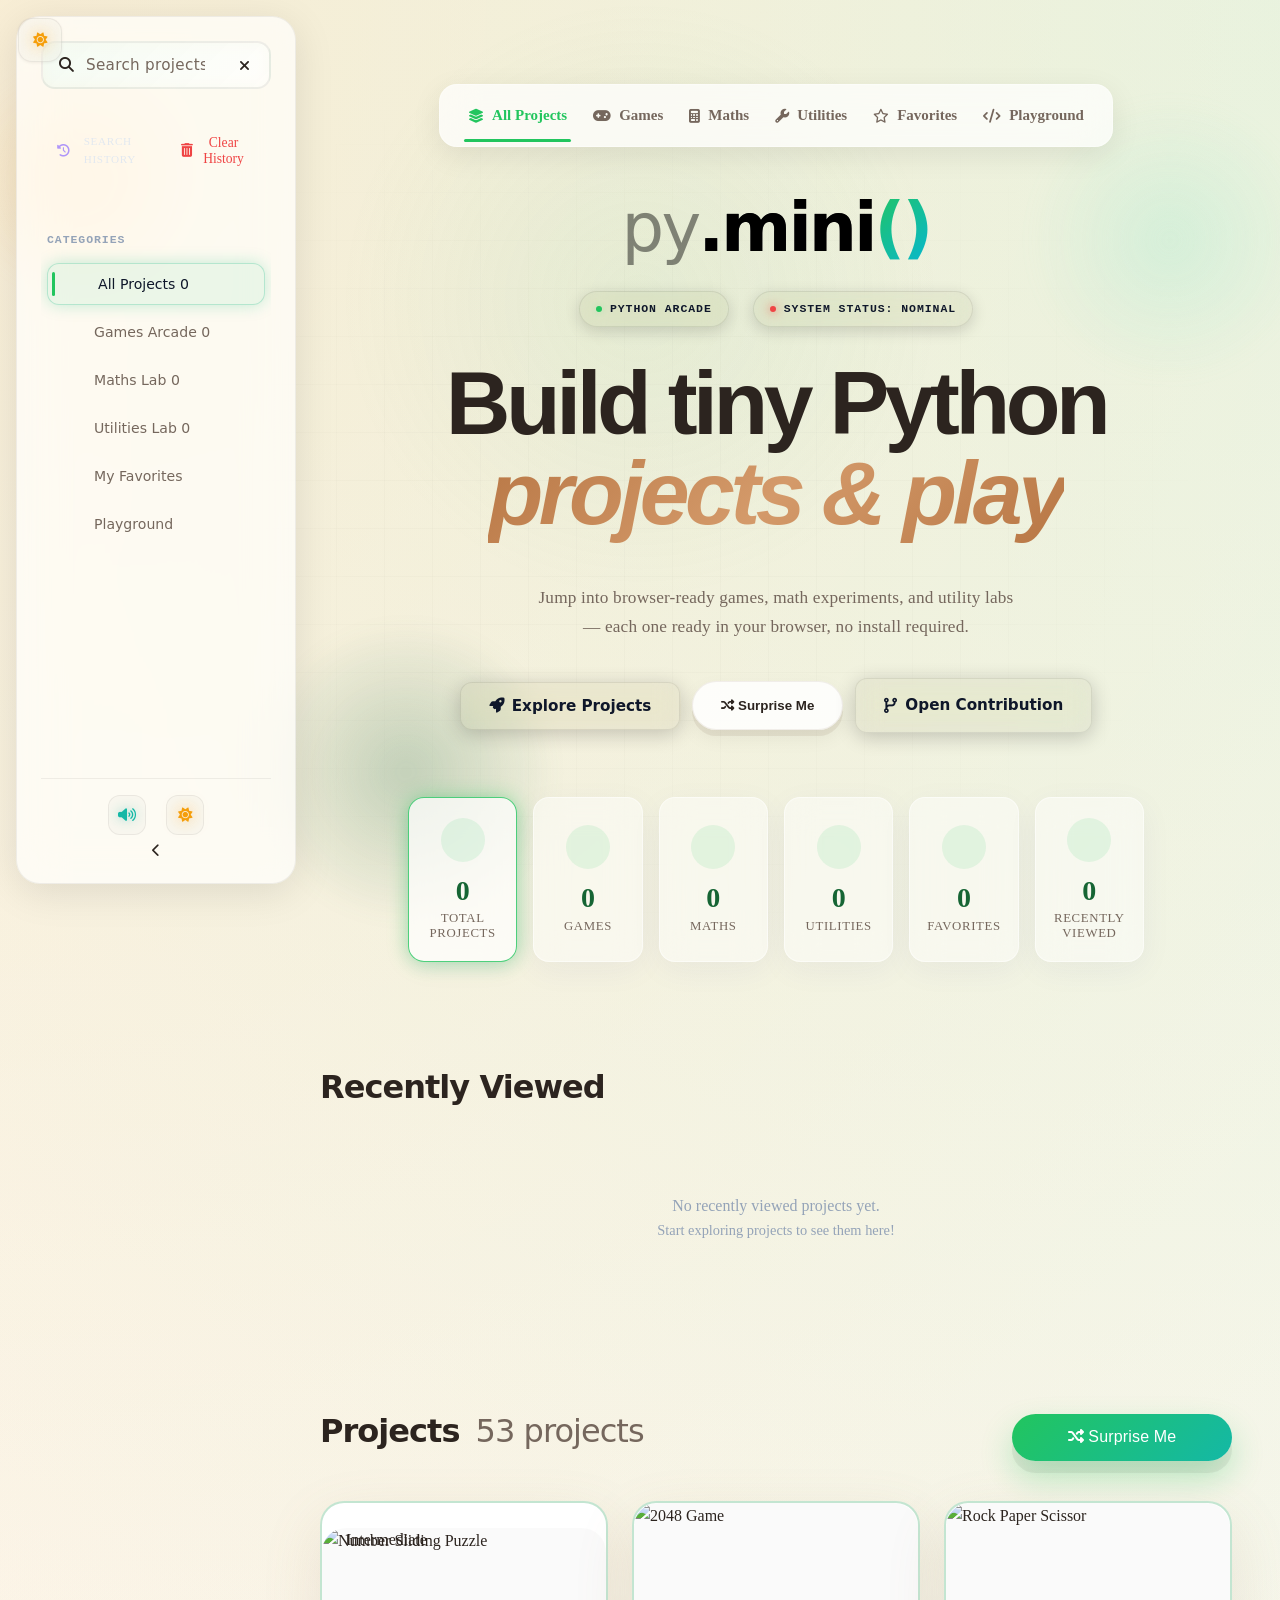
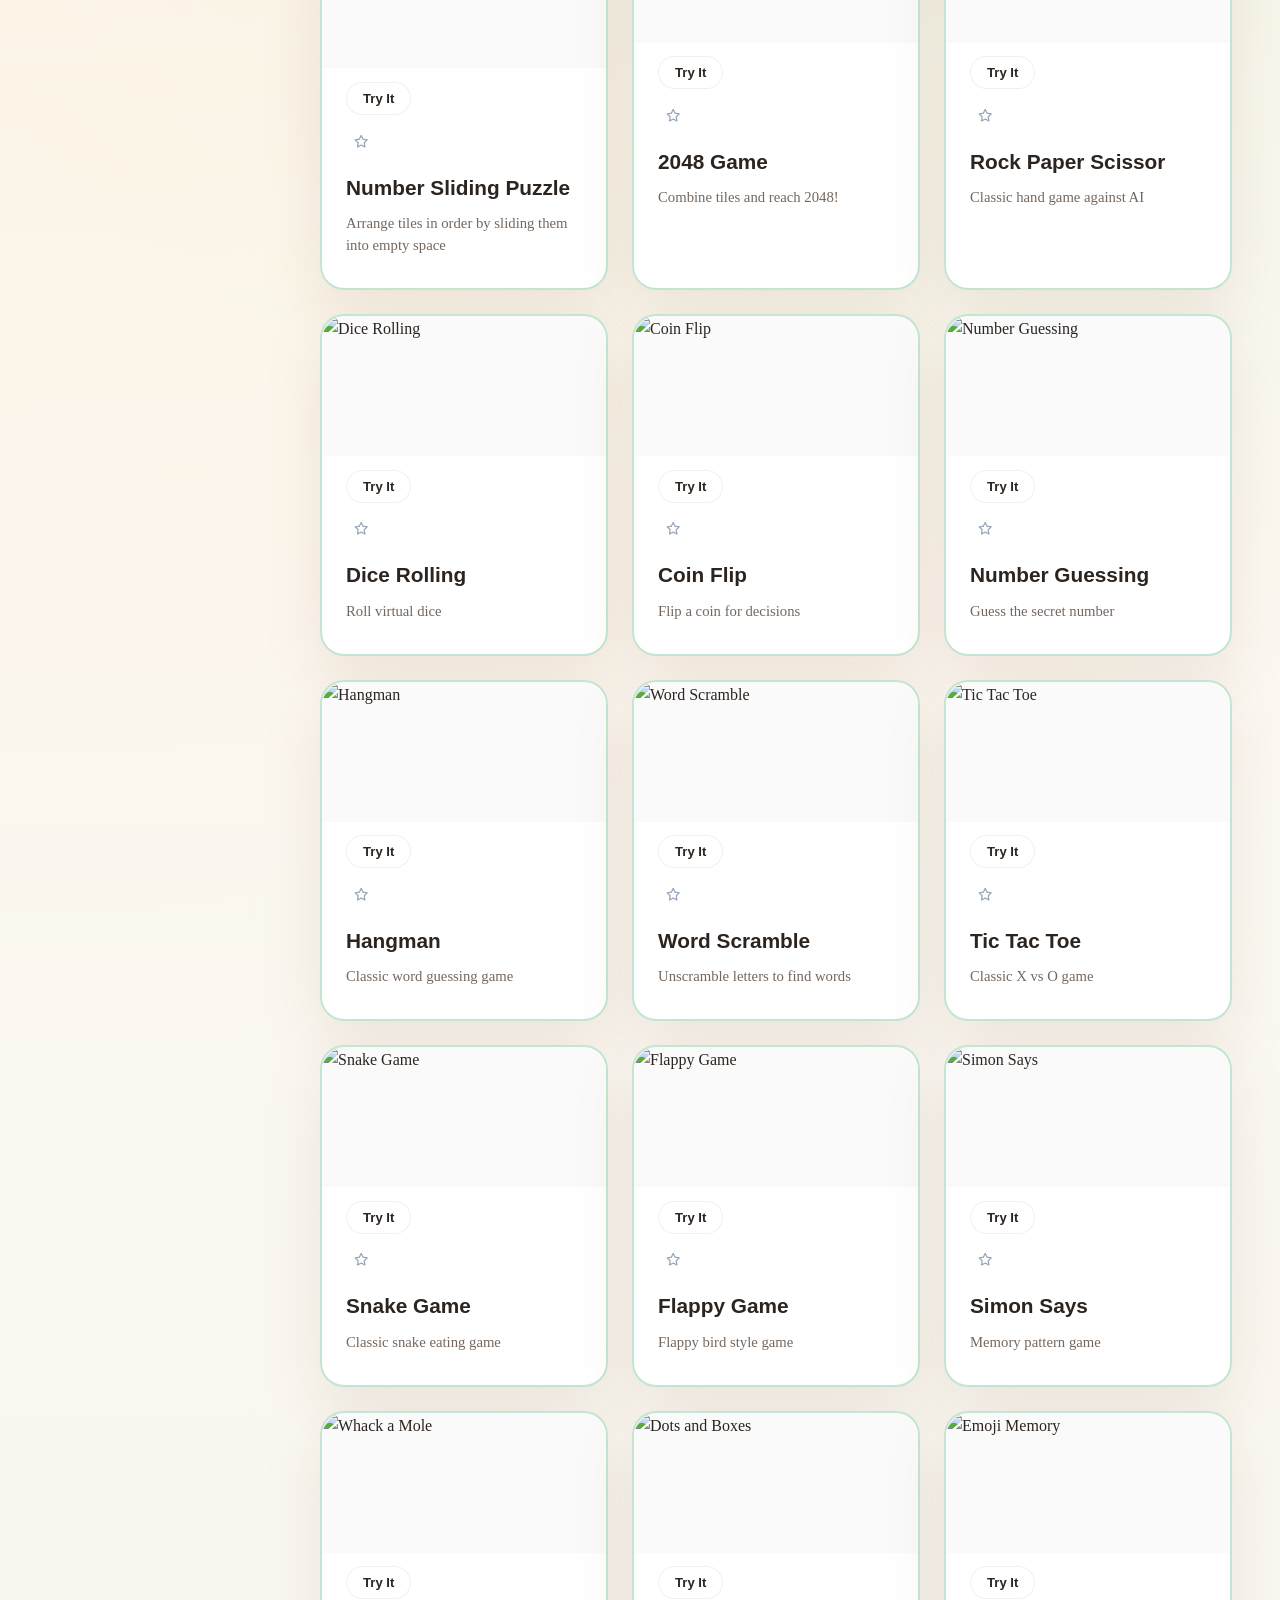
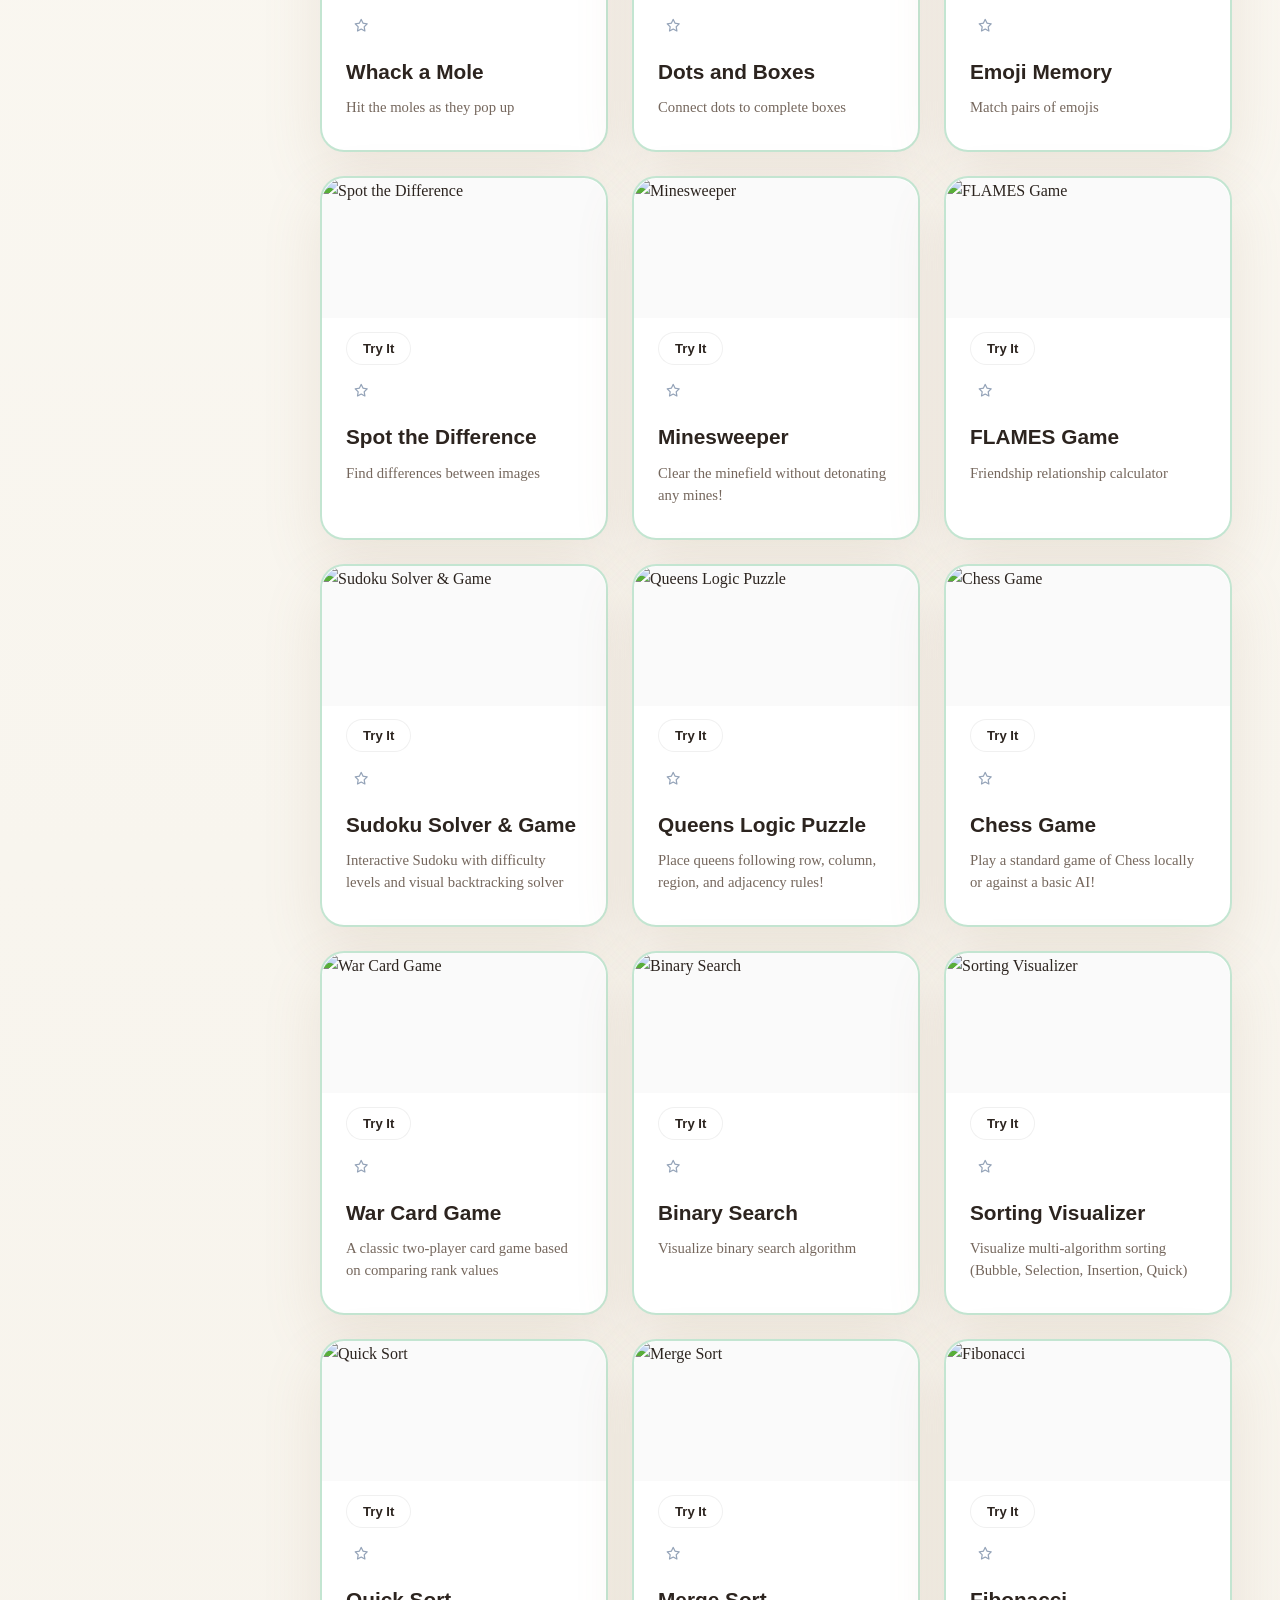
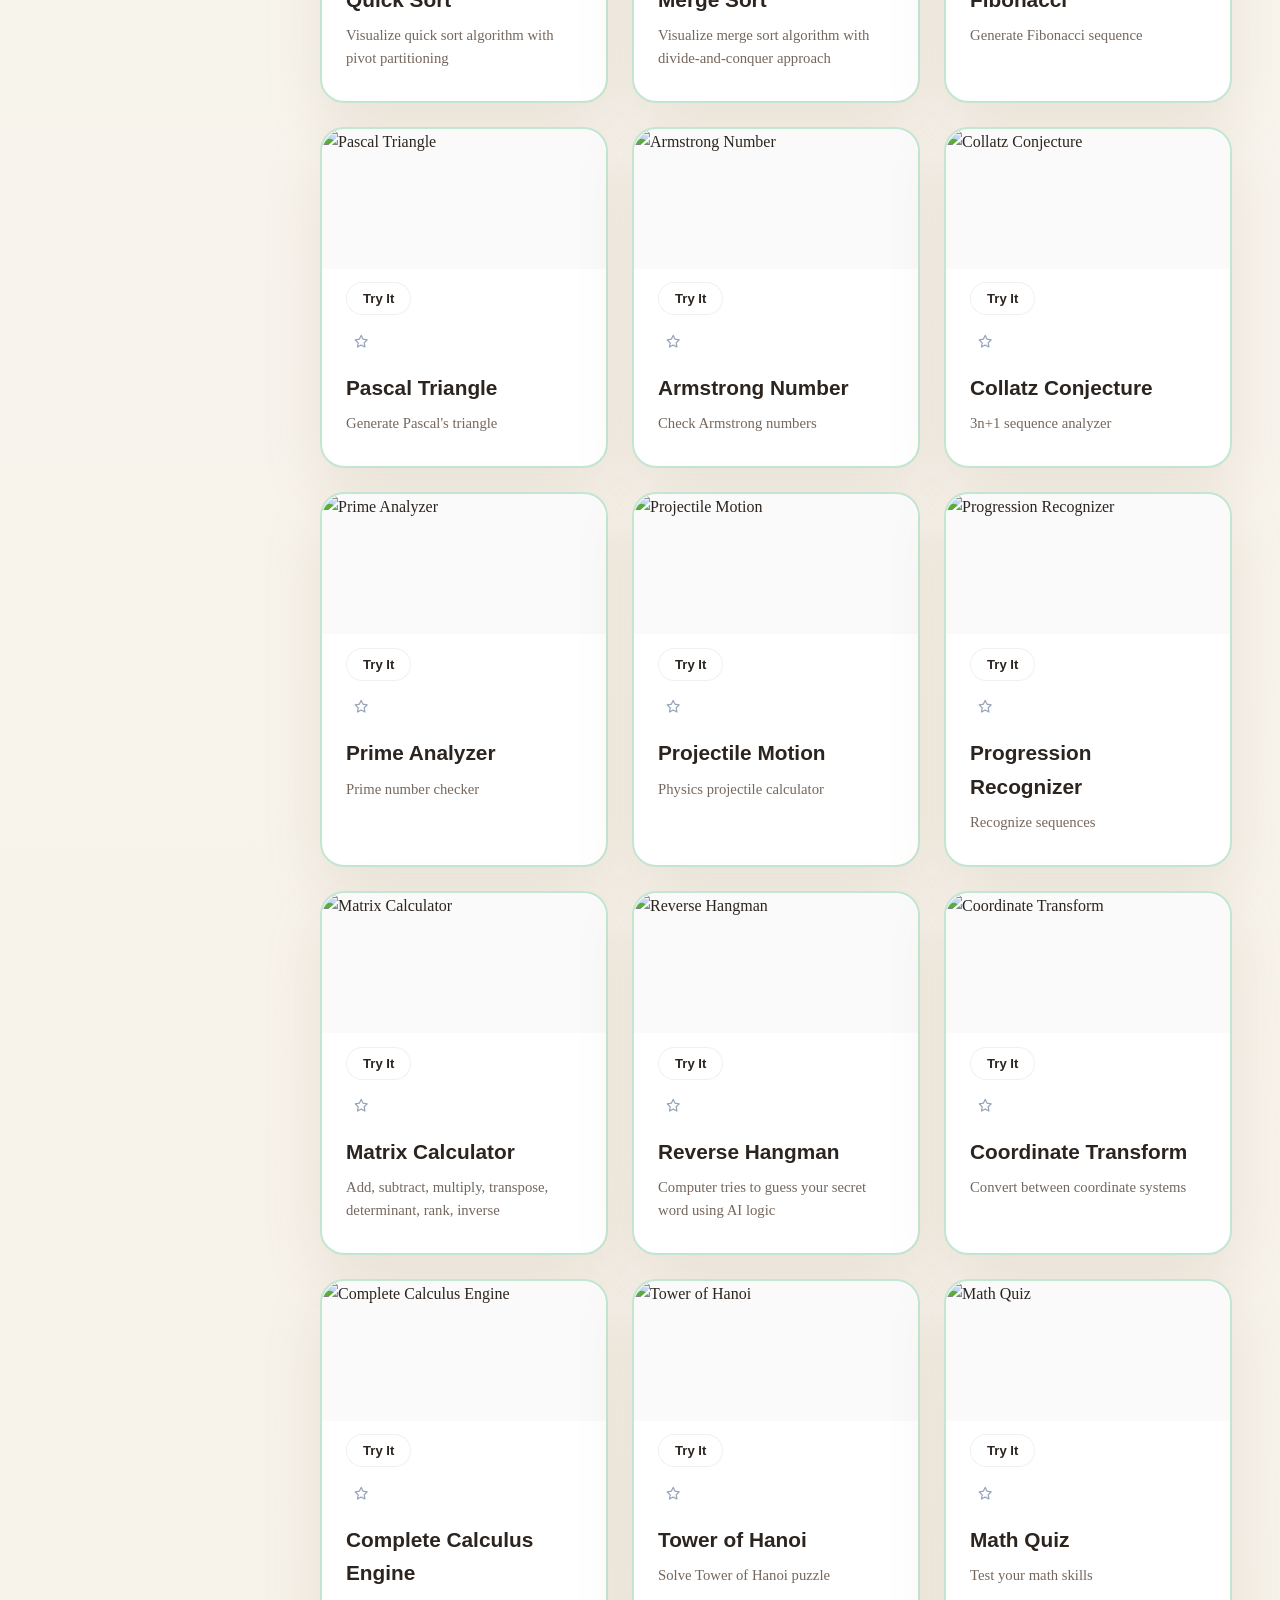
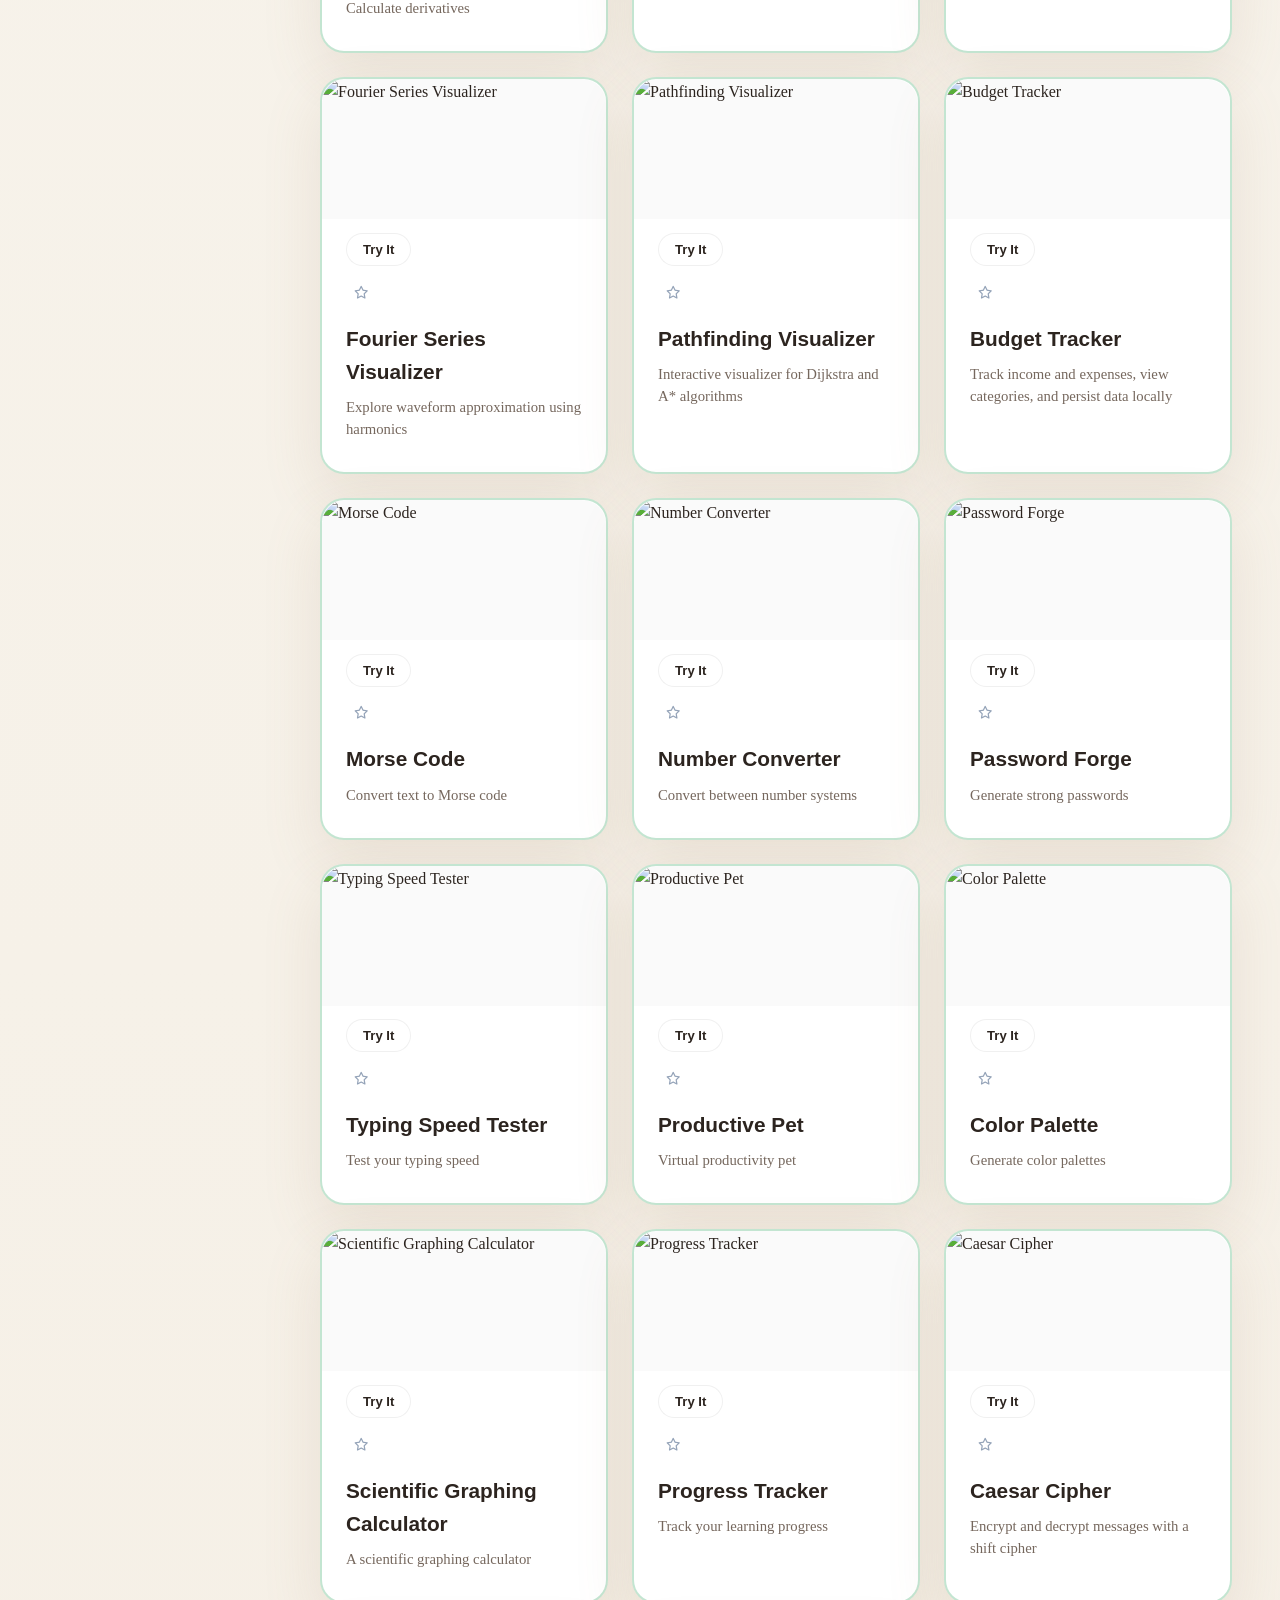
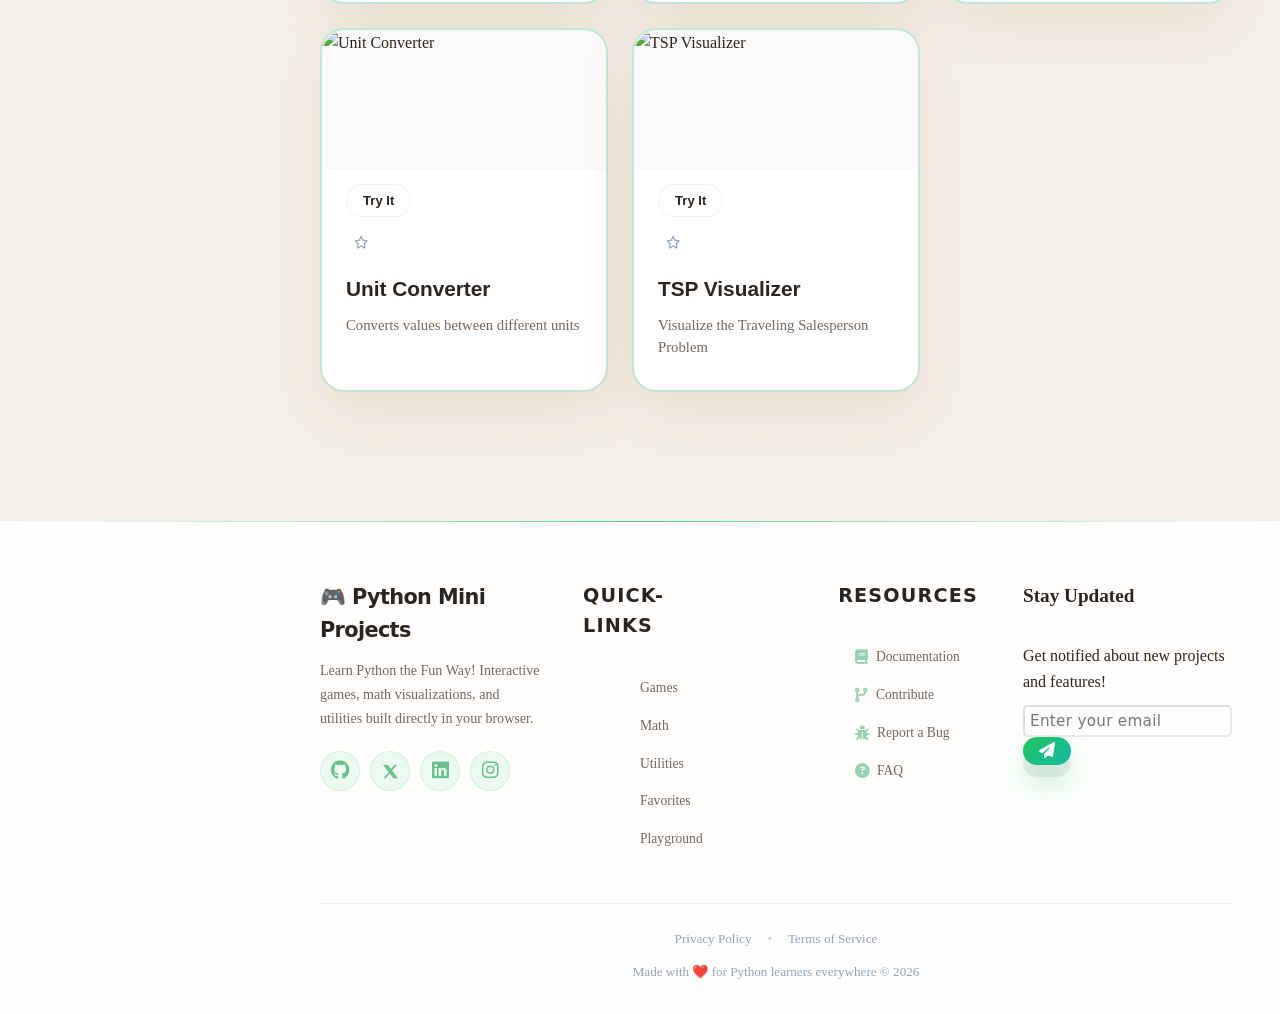
==== web-app/index.html @ e0adc7d8 "Fix: Appearance dropdown from theme toggle removed" ====
<!doctype html>
<html lang="en" data-theme="dark">

<head>
  <meta charset="utf-8" />
  <meta content="width=device-width, initial-scale=1.0" name="viewport" />
  <meta
    content="Play 18+ beginner-friendly Python mini projects in your browser—games, math tools, and utilities with a modern dark/light UI."
    name="description" />
  <meta content="dark light" name="color-scheme" />
  <meta content="#0c0f1a" id="themeColorMeta" name="theme-color" />
  <meta http-equiv="Content-Security-Policy" content="
    default-src 'self';
    script-src 'self' 'unsafe-inline' 'unsafe-eval' https://cdn.jsdelivr.net https://unpkg.com;
    style-src 'self' 'unsafe-inline' https://fonts.googleapis.com https://cdnjs.cloudflare.com;
    font-src 'self' https://fonts.gstatic.com https://cdnjs.cloudflare.com;
    img-src 'self' data:;
    connect-src 'self' https://pyodide-cdn2.iodide.io;
    base-uri 'self';
    form-action 'self';
  ">
  <meta content="Python Mini Projects — Web Edition" property="og:title" />
  <meta content="Interactive games, math visualizations, and utilities—no install required."
    property="og:description" />
  <meta content="website" property="og:type" />
  <meta content="https://github.com/steam-bell-92/python-mini-project" property="og:url" />
  <meta content="summary" name="twitter:card" />
  <meta content="Python Mini Projects — Web Edition" name="twitter:title" />
  <meta content="Interactive games, math visualizations, and utilities in the browser." name="twitter:description" />
  <title>Python Mini Projects — Interactive Web Edition</title>
  <link href="assets/favicon.svg" rel="icon" type="image/svg+xml" />
  <link rel="manifest" href="manifest.json" />
  <link href="css/styles.css?v=3" rel="stylesheet" />
  <link rel="stylesheet" href="https://cdnjs.cloudflare.com/ajax/libs/font-awesome/6.4.0/css/all.min.css"
    integrity="sha512-iecdLmaskl7CVkqkXNQ/ZH/XLlvWZOJyj7Yy7tcenmpD1ypASozpmT/E0iPtmFIB46ZmdtAc9eNBvH0H/ZpiBw=="
    crossorigin="anonymous" referrerpolicy="no-referrer" />
</head>

<body class="sidebar-active">
  <button type="button" class="mobile-menu-toggle" id="mobileMenuToggle" aria-label="Toggle sidebar"
    aria-expanded="true">
    <i class="fas fa-bars"></i>
  </button>
  <button aria-label="Switch theme" class="theme-toggle fixed-theme-toggle" id="fixed-theme-toggle" type="button">
    <i class="fas fa-moon" aria-hidden="true"></i>
  </button>
  <!-- Scroll Progress Bar -->
  <div id="scrollProgressContainer" aria-label="Page scroll progress">
    <div id="scrollProgressBar"></div>
  </div>

  <a class="skip-link" href="#main-content">Skip to main content</a>

  <!-- Cursor Glow -->
  <div aria-hidden="true" class="cursor-glow" id="cursorGlow"></div>

  <aside class="sidebar-dock" id="mainSidebar">
    <div class="sidebar-search">
      <div class="search-box" style="position: relative">
        <i class="fas fa-search" aria-hidden="true"></i>
        <input aria-label="Search projects" id="searchInput" placeholder="Search projects or tags..." type="text"
          role="combobox" aria-autocomplete="list" aria-controls="resultsList" aria-expanded="false" />
        <button id="clearSearchBtn" class="clear-search-btn" type="button" aria-label="Clear search" hidden>
          <i class="fas fa-times"></i>
        </button>
        <div class="search-dropdown" id="searchDropdown" aria-live="polite">
          <div class="dropdown-content" id="searchDropdownContent">
            <div class="search-loader" id="searchLoader" style="display: none">
              <div class="spinner"></div>
            </div>
            <div class="recent-searches-section" id="dropdownRecentSearchesSection">
              <div class="dropdown-section-title">
                <span>Recent</span>
                <button id="clearRecentDropdownBtn" class="recent-clear-all-btn"
                  aria-label="Clear recent searches">Clear
                  All</button>
              </div>
              <div class="dropdown-list" id="dropdownRecentSearchesList"></div>
            </div>
            <div class="results-section" id="resultsSection" style="display: none">
              <div class="dropdown-section-title">Projects</div>
              <div class="dropdown-list" id="resultsList" role="listbox"></div>
            </div>
            <div class="tips-section" id="tipsSection">
              <p><strong>Search tips</strong></p>
              <ul>
                <li>
                  Type a project name — <code>snake</code>, <code>quiz</code>
                </li>
                <li>
                  Filter by tag — <code>game</code>, <code>math</code>,
                  <code>utility</code>
                </li>
              </ul>
            </div>
            <div class="no-results-message" id="noResultsMessage" style="display: none">
              No projects found. Try a different keyword.
            </div>
          </div>
        </div>
      </div>
    </div>

    <div class="recent-searches-section" id="sidebarRecentSearchesSection">
      <div class="dropdown-section-title recent-searches-header"
        style="display: flex; justify-content: space-between; align-items: center; margin-bottom: 10px;">
        <span class="recent-searches-heading" style="color: #e2e8f0; font-weight: 500;">
          <i class="fas fa-history" aria-hidden="true" style="margin-right: 6px; color: #a78bfa;"></i>
          Search History
        </span>
        <button id="clearRecentSidebarBtn" class="recent-clear-all-btn" aria-label="Clear recent searches"
          style="background: none; border: none; color: #ef4444; font-size: 0.85rem; cursor: pointer; display: flex; align-items: center; gap: 5px;">
          <i class="fas fa-trash-alt"></i> Clear History
        </button>
      </div>
      <div class="recent-searches-chips" id="sidebarRecentSearchesList" role="list"></div>
    </div>

    <div class="sidebar-menu-wrapper">
      <div class="sidebar-menu-title">Categories</div>
      <nav class="sidebar-menu" role="tablist" aria-label="Filter by category">
        <button aria-selected="true" class="sidebar-tab active" data-category="all" role="tab" tabindex="0">
          <span class="sidebar-icon"><svg data-lucide="layers"></svg></span>
          <span class="sidebar-label">All Projects
            <span id="allProjectsCountBadge">0</span>
          </span>
        </button>
        <button aria-selected="false" class="sidebar-tab" data-category="games" role="tab" tabindex="-1">
          <span class="sidebar-icon"><svg data-lucide="gamepad-2"></svg>
          </span>
          <span class="sidebar-label">
            Games Arcade
            <span id="gamesProjectsCountBadge">0</span>
          </span>
        </button>
        <button aria-selected="false" class="sidebar-tab" data-category="math" role="tab" tabindex="-1">
          <span class="sidebar-icon"><svg data-lucide="sigma"></svg></span>
          <span class="sidebar-label">
            Maths Lab
            <span id="mathProjectsCountBadge">0</span>
          </span>
        </button>
        <button aria-selected="false" class="sidebar-tab" data-category="utilities" role="tab" tabindex="-1">
          <span class="sidebar-icon"><svg data-lucide="wrench"></svg></span>
          <span class="sidebar-label">
            Utilities Lab
            <span id="utilitiesProjectsCountBadge">0</span>
          </span>
        </button>
        <button aria-selected="false" class="sidebar-tab" data-category="favorites" role="tab" tabindex="-1">
          <span class="sidebar-icon"><svg data-lucide="star"></svg></span>
          <span class="sidebar-label">
            My Favorites
            <span id="favoritesCountBadge"></span>
          </span>
        </button>
        <button aria-selected="false" class="sidebar-tab" data-category="playground" role="tab" tabindex="-1">
          <span class="sidebar-icon"><svg data-lucide="terminal"></svg></span>
          <span class="sidebar-label">Playground</span>
        </button>
      </nav>
    </div>

    <div class="sidebar-footer">
      <div class="sidebar-controls">
        <div class="sidebar-main-controls">
          <button aria-label="Mute sound" class="sound-toggle" id="sidebarSoundToggle" type="button">
            <i class="fas fa-volume-up" aria-hidden="true"></i>
          </button>
          <button aria-label="Switch theme" class="theme-toggle" id="sidebarThemeToggle" type="button">
            <i class="fas fa-moon" aria-hidden="true"></i>
          </button>
        </div>

        <button aria-label="Toggle Sidebar" class="collapse-sidebar-btn" id="sidebarCollapseBtn" type="button">
          <i class="fas fa-chevron-left"></i>
        </button>
      </div>
    </div>
  </aside>
  <div class="sidebar-backdrop" id="sidebarBackdrop"></div>

  <main id="main-content" tabindex="-1">
    <!-- Hero Section -->
    <section class="hero-section" aria-label="Welcome">
      <canvas aria-hidden="true" id="boardCanvas"></canvas>
      <div class="hero-background" aria-hidden="true"></div>
      <div aria-hidden="true" class="hero-orb hero-orb-one"></div>
      <div aria-hidden="true" class="hero-orb hero-orb-two"></div>
      <div aria-hidden="true" class="hero-orb hero-orb-three"></div>

      <div class="hero-shell">
        <div class="hero-category-nav">

          <button class="hero-nav-btn active" data-category="all">
            <i class="fas fa-layer-group"></i>
            <span>All Projects</span>
          </button>

          <button class="hero-nav-btn" data-category="games">
            <i class="fas fa-gamepad"></i>
            <span>Games</span>
          </button>

          <button class="hero-nav-btn" data-category="math">
            <i class="fas fa-calculator"></i>
            <span>Maths</span>
          </button>

          <button class="hero-nav-btn" data-category="utilities">
            <i class="fas fa-wrench"></i>
            <span>Utilities</span>
          </button>

          <button class="hero-nav-btn" data-category="favorites">
            <i class="far fa-star"></i>
            <span>Favorites</span>
          </button>

          <button class="hero-nav-btn" data-category="playground">
            <i class="fas fa-code"></i>
            <span>Playground</span>
          </button>

        </div>
        <div class="hero-logo-header">
          <div class="hero-logo-text">
            <span class="hero-logo-py">py</span><span class="hero-logo-mini">.mini</span><span
              class="hero-logo-parens">()</span>
          </div>
        </div>

        <div class="hero-badge-row">
          <span class="hero-kicker">
            <span class="hero-kicker-dot"></span>
            Python Arcade
          </span>
          <span class="hero-status">
            <span class="hero-status-dot"></span>
            System Status: Nominal
          </span>
        </div>

        <div class="hero-title-wrapper">
          <h1 class="hero-title">
            <span class="hero-title-line">Build tiny Python</span>
            <span class="hero-title-line hero-title-accent">projects &amp; play</span>
          </h1>
        </div>

        <p class="hero-subtitle">
          Jump into browser-ready games, math experiments, and utility labs —
          each one ready in your browser, no install required.
        </p>

        <div class="hero-cta-row">
          <button class="btn-primary-hero" id="exploreBtn">
            <i class="fas fa-rocket" aria-hidden="true"></i>
            Explore Projects
          </button>
          <button class="btn-secondary-hero" id="randomProjectBtn">
            <i class="fas fa-shuffle" aria-hidden="true"></i>
            Surprise Me
          </button>
          <a class="btn-contribution-hero" id="contributionBtn"
            href="https://github.com/steam-bell-92/python-mini-project/blob/main/CONTRIBUTING.md" target="_blank"
            rel="noopener noreferrer">
            <i class="fas fa-code-branch" aria-hidden="true"></i>
            Open Contribution
          </a>
        </div>

        <div class="stats-dashboard">
          <button class="stats-card active" data-filter="all" type="button" aria-label="Show all projects">
            <div class="stats-icon">
              <svg data-lucide="layers"></svg>
            </div>
            <div class="stats-info">
              <strong id="heroProjectCount">0</strong>
              <span>Total Projects</span>
            </div>
          </button>
          <button class="stats-card" data-filter="games" type="button" aria-label="Filter games">
            <div class="stats-icon">
              <svg data-lucide="gamepad-2"></svg>
            </div>
            <div class="stats-info">
              <strong id="heroGameCount">0</strong>
              <span>Games</span>
            </div>
          </button>
          <button class="stats-card" data-filter="math" type="button" aria-label="Filter mathematics projects">
            <div class="stats-icon">
              <svg data-lucide="calculator"></svg>
            </div>
            <div class="stats-info">
              <strong id="heroMathCount">0</strong>
              <span>Maths</span>
            </div>
          </button>
          <button class="stats-card" data-filter="utilities" type="button" aria-label="Filter utilities">
            <div class="stats-icon">
              <svg data-lucide="wrench"></svg>
            </div>
            <div class="stats-info">
              <strong id="heroUtilityCount">0</strong>
              <span>Utilities</span>
            </div>
          </button>
          <button class="stats-card" data-filter="favorites" type="button" aria-label="Filter favorite projects">
            <div class="stats-icon">
              <svg data-lucide="star"></svg>
            </div>
            <div class="stats-info">
              <strong id="heroFavoriteCount">0</strong>
              <span>Favorites</span>
            </div>
          </button>
          <button class="stats-card" data-filter="recent" type="button" aria-label="Scroll to recently viewed projects">
            <div class="stats-icon">
              <svg data-lucide="history"></svg>
            </div>
            <div class="stats-info">
              <strong id="heroViewedCount">0</strong>
              <span>Recently Viewed</span>
            </div>
          </button>
        </div>
      </div>
    </section>

    <!-- Recently Viewed Section -->
    <section class="projects-section" id="recentlyViewedSection">
      <div class="container">
        <div class="section-header">
          <h2 class="section-heading">
            Recently Viewed
          </h2>
        </div>
        <div class="projects-grid" id="recentlyViewedGrid"></div>
      </div>
    </section>

    </section>

    <!-- Projects Section -->
    <section class="projects-section" id="projectsSection">
      <div class="container">
        <div class="section-header">
          <h2 class="section-heading">
            Projects <span id="projectCountBadge"></span>
          </h2>
          <button class="btn-random-project" id="randomProjectBtnSidebar" type="button">
            <i class="fas fa-shuffle" aria-hidden="true"></i>
            Surprise Me
          </button>
        </div>
        <div class="projects-grid" id="projectsGrid"></div>
        <div id="emptyState" class="empty-state" style="display: none">
          <p>No Projects right now :)</p>
          <p class="empty-state-hint">
            Try adjusting your search or category filter.
          </p>
        </div>
      </div>
    </section>

    <!-- Playground Section -->
    <section aria-label="Python Playground" class="playground-section" id="playgroundSection" style="display: none">
      <div class="container">
        <div class="playground-header">
          <div class="playground-title-row">
            <h2 class="playground-title">🐍 Python Playground</h2>
            <div aria-label="Pyodide status" aria-live="polite" class="playground-status" id="playgroundStatus">
              <span class="status-dot" id="statusDot"></span>
              <span id="statusText">Open tab to load Python</span>
            </div>
          </div>
          <p class="playground-subtitle">
            Write and run real Python code in your browser — powered by
            <a href="https://pyodide.org" rel="noopener noreferrer" target="_blank">Pyodide</a>. No install, no backend.
          </p>
          <p class="playground-hint">
            <kbd>Ctrl</kbd>+<kbd>Enter</kbd> / <kbd>Ctrl</kbd>+<kbd>Shift</kbd>+<kbd>Enter</kbd> runs code &nbsp;·&nbsp;
            <kbd>Ctrl</kbd>+<kbd>Shift</kbd>+<kbd>L</kbd> clears console &nbsp;·&nbsp;
            <kbd>Tab</kbd> inserts 4 spaces
          </p>
        </div>
        <div class="playground-body">
          <div class="editor-panel">
            <div class="panel-header">
              <span><i aria-hidden="true" class="fas fa-code"></i> Code
                Editor</span>
              <div class="editor-actions">
                <button class="btn-panel-action" id="loadExample" title="Load a sample snippet" type="button">
                  <i aria-hidden="true" class="fas fa-lightbulb"></i> Example
                </button>
                <button class="btn-panel-action" id="copyEditorCode" title="Copy editor code to clipboard" type="button"
                  aria-label="Copy code to clipboard">
                  <i aria-hidden="true" class="fas fa-copy"></i> Copy
                </button>
                <button class="btn-panel-action" id="clearEditor" title="Clear the editor" type="button">
                  <i aria-hidden="true" class="fas fa-trash-alt"></i> Clear
                </button>
              </div>
            </div>
            <div id="pythonEditor" aria-label="Python code editor" role="textbox" aria-multiline="true"></div>
          </div>

          <div class="console-panel">
            <div class="panel-header">
              <span><i aria-hidden="true" class="fas fa-terminal"></i> Output
                Console</span>
              <div class="console-actions">
                <button class="btn-panel-action" id="copyConsole" title="Copy console output to clipboard" type="button"
                  aria-label="Copy console output to clipboard">
                  <i aria-hidden="true" class="fas fa-copy"></i> Copy
                </button>
                <button class="btn-panel-action" id="clearConsole" title="Clear the console" type="button"
                  aria-label="Clear console output">
                  <i aria-hidden="true" class="fas fa-times-circle"></i> Clear
                </button>
              </div>
            </div>
            <pre aria-label="Console output" aria-live="polite" class="console-output" id="consoleOutput"></pre>
          </div>
        </div>

        <div class="playground-controls">
          <button aria-label="Run Python code" class="btn-run" disabled id="runCode" type="button">
            <i aria-hidden="true" class="fas fa-play"></i> Run Code
          </button>
          <button aria-label="Stop execution" class="btn-stop" disabled id="stopCode" type="button">
            <i aria-hidden="true" class="fas fa-stop"></i> Stop
          </button>
          <select id="draftSelector" class="draft-selector" aria-label="Select draft">
            <option value="">Select Draft</option>
          </select>

          <button id="saveDraft" class="btn-panel-action" type="button">
            Save Draft
          </button>

          <button id="loadDraft" class="btn-panel-action" type="button">
            Load Draft
          </button>

          <button id="deleteDraft" class="btn-panel-action" type="button">
            Delete Draft
          </button>
        </div>
        <div id="draftStatus" class="draft-status">
          No draft loaded
        </div>
      </div>
    </section>
  </main>

  <!-- Project Modal -->
  <div aria-hidden="true" aria-labelledby="modalDialogTitle" aria-modal="true" class="modal" id="projectModal"
    role="dialog">
    <div class="modal-content">
      <div class="modal-header">
        <button aria-label="Close project dialog" class="modal-close" id="modalClose" type="button">
          &times;
        </button>
      </div>
      <div id="modalBody"></div>
    </div>
  </div>

  <!-- Back to Top -->
  <button aria-label="Back to top" class="back-to-top" id="backToTop" title="Back to top" type="button">
    <i class="fas fa-arrow-up" aria-hidden="true"></i>
  </button>

  <!-- Footer -->
  <footer class="footer">
    <div class="container">
      <div class="footer-content">
        <div class="footer-brand">
          <h2>🎮 Python Mini Projects</h2>
          <p>Learn Python the Fun Way! Interactive games, math visualizations, and utilities built directly in
            your browser.</p>
          <div class="footer-social-icons">
            <a href="https://github.com/steam-bell-92/python-mini-project" target="_blank" class="github"
              rel="noopener noreferrer" aria-label="GitHub"><i class="fab fa-github"></i></a>
            <a href="https://x.com/AnujKulkarni040" class="twitter" aria-label="X (formerly Twitter)">
              <svg xmlns="http://www.w3.org/2000/svg" width="15" height="15" viewBox="0 0 24 24" fill="currentColor">
                <path
                  d="M18.901 1.153h3.68l-8.04 9.19L24 22.847h-7.406l-5.8-7.584-6.64 7.584H.473l8.6-9.83L0 1.153h7.594l5.243 6.932L18.901 1.153z" />
              </svg>
            </a>
            <a href="https://www.linkedin.com/in/anujCkulkarni" class="linkedin" aria-label="LinkedIn"><i
                class="fab fa-linkedin"></i></a>
            <a href="https://www.instagram.com/obscura.nuj" class="instagram" aria-label="Instagram"><i
                class="fab fa-instagram"></i></a>
          </div>
        </div>

        <div class="footer-link-section">
          <div class="footer-links">
            <h3>Quick-Links</h3>
            <ul>
            <li><a href="#main-content" onclick="document.querySelector('[data-category=\'games\']').click()"><svg width="20" height="20" data-lucide="gamepad-2"></svg>Games</a>
            </li>
            <li><a href="#main-content" onclick="document.querySelector('[data-category=\'math\']').click()"><svg
                  width="20" height="20" data-lucide="sigma"></svg>Math</a>
            </li>
            <li><a href="#main-content"
                onclick="document.querySelector('[data-category=\'utilities\']').click()"><svg width="20" height="20" data-lucide="wrench"></svg>Utilities</a></li>
                <li><a href="#main-content" onclick="document.querySelector('[data-category=\'favorites\']').click()"><svg width="20" height="20" data-lucide="star"></svg>Favorites</a></li>
                <li><a href="#main-content" onclick="document.querySelector('[data-category=\'playground\']').click()"><svg width="20" height="20" data-lucide="terminal"></svg>Playground</a></li>
              </ul>
            </div>
            <div class="footer-links">
              <h3>Resources</h3>
              <ul>
                <li><a href="https://github.com/steam-bell-92/python-mini-project#readme"><i
                  class="fas fa-book" aria-hidden="true"></i> Documentation</a></li>
                  <li><a
                    href="https://github.com/steam-bell-92/python-mini-project/blob/a54ac8251fd79a6b7f4e43b54720c7f45225ac7e/CONTRIBUTING.md"><i
                    class="fas fa-code-branch" aria-hidden="true"></i>
                    Contribute</a></li>
                    <li><a href="https://github.com/steam-bell-92/python-mini-project/issues/new"><i class="fas fa-bug"
                      aria-hidden="true"></i> Report a Bug</a></li>
                      <li><a href="faq.html"><i
                        class="fas fa-question-circle" aria-hidden="true"></i> FAQ</a></li>
                      </ul>
                    </div>
                  </div>
        <div class="footer-newsletter">
          <h3>Stay Updated</h3>
          <p>Get notified about new projects and features!</p>
          <form class="newsletter-form" onsubmit="event.preventDefault(); alert('Thanks for subscribing!');">
            <input class="footer-input" type="email" placeholder="Enter your email" required
              aria-label="Email for newsletter">
            <button type="submit" aria-label="Subscribe">
              <i class="fas fa-paper-plane"></i>
            </button>
          </form>
        </div>
      </div>
      <div class="footer-bottom">
        <div class="footer-bottom-links">
          <a href="privacy-policy.html">Privacy Policy</a>
          <span class="separator">•</span>
          <a href="terms-condition.html">Terms of Service</a>
        </div>
        <p>Made with ❤️ for Python learners everywhere &copy; 2026</p>
      </div>
    </div>
    </div>
  </footer>

  <!-- Scripts -->
  <script defer src="https://cdn.jsdelivr.net/npm/lucide@latest/dist/umd/lucide.js"></script>
  <script defer src="js/audio.js"></script>
  <script defer src="js/audioManager.js"></script>

  <!-- ALL PROJECT SCRIPTS -->
  <script defer src="js/projects/rock-paper-scissor.js"></script>
  <script defer src="js/projects/dice-rolling.js"></script>
  <script defer src="js/projects/coin-flip.js"></script>
  <script defer src="js/projects/chess.js"></script>
  <script defer src="js/projects/progress-tracker.js"></script>
  <script defer src="js/projects/number-guessing.js"></script>
  <script defer src="js/projects/binary-search.js"></script>
  <script defer src="js/projects/sorting-visualizer.js"></script>
  <script defer src="js/projects/quick-sort.js"></script>
  <script defer src="js/projects/merge-sort.js"></script>
  <script defer src="js/projects/hangman.js"></script>
  <script defer src="js/projects/flames.js"></script>
  <script defer src="js/projects/fibonacci.js"></script>
  <script defer src="js/projects/pascal-triangle.js"></script>
  <script defer src="js/projects/calculator.js?v=2"></script>
  <script defer src="js/projects/collatz.js"></script>
  <script defer src="js/projects/armstrong.js"></script>
  <script defer src="js/projects/prime-analyzer.js"></script>
  <script defer src="js/projects/projectile-motion.js"></script>
  <script defer src="js/projects/progression-recognizer.js"></script>
  <script defer src="js/projects/coordinate-polar-transform.js"></script>
  <script defer src="js/projects/complete-calculus-engine.js"></script>
  <script defer src="js/projects/morse-code.js"></script>
  <script defer src="js/projects/tower-of-hanoi.js"></script>
  <script defer src="js/projects/math-quiz.js"></script>
  <script defer src="js/projects/simon-says.js"></script>
  <script defer src="js/projects/flappy-game.js"></script>
  <script defer src="js/projects/tic-tac-toe.js"></script>
  <script defer src="js/projects/2048-game.js"></script>
  <script defer src="js/projects/dots-boxes.js"></script>
  <script defer src="js/projects/emoji-memory-game.js"></script>
  <script defer src="js/projects/number-converter.js"></script>
  <script defer src="js/projects/password-forge.js"></script>
  <script defer src="js/projects/typing-speed-tester.js"></script>
  <script defer src="js/projects/productive-pet.js"></script>
  <script defer src="js/projects/whack-a-mole.js"></script>
  <script defer src="js/projects/word-scramble.js"></script>
  <script defer src="js/projects/snake.js"></script>
  <script defer src="js/projects/spot-the-difference.js"></script>
  <script defer src="js/projects/sudoku-game.js"></script>
  <script defer src="js/projects/queens-logic-puzzle.js"></script>
  <script defer src="js/projects/color-palette.js"></script>
  <script src="js/projects/caesar-cipher.js"></script>
  <script src="js/projects/matrix-calculator.js"></script>
  <script defer src="js/projects/reverse-hangman.js"></script>
  <script defer src="js/projects/unit-converter.js"></script>
  <script defer src="js/projects/fourier-series.js"></script>
  <script defer src="js/projects/pathfinding-visualizer.js?v=2"></script>
  <script defer src="js/projects/tsp-visualizer.js"></script>
  <script defer src="js/projects.js?v=4"></script>
  <script defer src="js/cm-editor.js"></script>
  <script defer src="js/playground.js"></script>
  <script defer type="module" src="js/main.js?v=3"></script>
  <script defer src="js/hero-canvas.js"></script>
  <script defer src="js/projects/war-card-game.js"></script>
  <script defer src="js/projects/number-sliding-puzzle.js"></script>
  <script defer src="js/projects/budget-tracker.js"></script>
  <script defer src="js/projects/minesweeper.js"></script>

  <script>
    window.addEventListener('DOMContentLoaded', () => {
      if (typeof lucide !== 'undefined') lucide.createIcons();
    });
  </script>

  <!-- PROJECT LOADER - WITH FAVORITE BUTTONS & FIXED MODAL -->
<script>
  (function () {
    const projectsGrid = document.getElementById("projectsGrid");
    if (!projectsGrid) return;
    
    // ALL projects from your js/projects/ folder
    const projectsData = [
      // GAMES (20+)
      {
        project: "number-sliding-puzzle",
        title: "Number Sliding Puzzle",
        category: "games",
        difficulty: "Intermediate",
        desc: "Arrange tiles in order by sliding them into empty space",
        tags: "game,puzzle,sliding,numbers",
      },
      {
        project: "2048-game",
        title: "2048 Game",
        category: "games",
        desc: "Combine tiles and reach 2048!",
        tags: "game,puzzle,2048",
      },
      {
        project: "rock-paper-scissor",
        title: "Rock Paper Scissor",
        category: "games",
        desc: "Classic hand game against AI",
        tags: "game,rock,paper",
      },
      {
        project: "dice-rolling",
        title: "Dice Rolling",
        category: "games",
        desc: "Roll virtual dice",
        tags: "game,dice",
      },
      {
        project: "coin-flip",
        title: "Coin Flip",
        category: "games",
        desc: "Flip a coin for decisions",
        tags: "game,coin",
      },
      {
        project: "number-guessing",
        title: "Number Guessing",
        category: "games",
        desc: "Guess the secret number",
        tags: "game,numbers",
      },
      {
        project: "hangman",
        title: "Hangman",
        category: "games",
        desc: "Classic word guessing game",
        tags: "game,words",
      },
      {
        project: "word-scramble",
        title: "Word Scramble",
        category: "games",
        desc: "Unscramble letters to find words",
        tags: "game,words",
      },
      {
        project: "tic-tac-toe",
        title: "Tic Tac Toe",
        category: "games",
        desc: "Classic X vs O game",
        tags: "game,strategy",
      },
      {
        project: "snake-game",
        title: "Snake Game",
        category: "games",
        desc: "Classic snake eating game",
        tags: "game,arcade",
      },
      {
        project: "flappy-game",
        title: "Flappy Game",
        category: "games",
        desc: "Flappy bird style game",
        tags: "game,arcade",
      },
      {
        project: "simon-says",
        title: "Simon Says",
        category: "games",
        desc: "Memory pattern game",
        tags: "game,memory",
      },
      {
        project: "whack-a-mole",
        title: "Whack a Mole",
        category: "games",
        desc: "Hit the moles as they pop up",
        tags: "game,arcade",
      },
      {
        project: "dots-boxes",
        title: "Dots and Boxes",
        category: "games",
        desc: "Connect dots to complete boxes",
        tags: "game,strategy",
      },
      {
        project: "emoji-memory-game",
        title: "Emoji Memory",
        category: "games",
        desc: "Match pairs of emojis",
        tags: "game,memory",
      },
      {
        project: "spot-the-difference",
        title: "Spot the Difference",
        category: "games",
        desc: "Find differences between images",
        tags: "game,puzzle",
      },
      {
        project: "minesweeper",
        title: "Minesweeper",
        category: "games",
        desc: "Clear the minefield without detonating any mines!",
        tags: "game,puzzle,logic,minesweeper",
      },
      {
        project: "flames",
        title: "FLAMES Game",
        category: "games",
        desc: "Friendship relationship calculator",
        tags: "game,relationship",
      },
      {
        project: "sudoku-game",
        title: "Sudoku Solver & Game",
        category: "games",
        desc: "Interactive Sudoku with difficulty levels and visual backtracking solver",
        tags: "game,puzzle,backtracking,solver",
      },
      {
        project: "queens-logic-puzzle",
        title: "Queens Logic Puzzle",
        category: "games",
        desc: "Place queens following row, column, region, and adjacency rules!",
        tags: "game,puzzle,logic,queens,strategy",
      },
      {
        project: "chess",
        title: "Chess Game",
        category: "games",
        desc: "Play a standard game of Chess locally or against a basic AI!",
        tags: "chess, strategy, board game, 2 player, ai, minimax",
      },
      {
        project: "war-card-game",
        title: "War Card Game",
        category: "games",
        desc: "A classic two-player card game based on comparing rank values",
        tags: "game,cards,multiplayer,war",
      },

      // MATH (15+)
      {
        project: "binary-search",
        title: "Binary Search",
        category: "math",
        desc: "Visualize binary search algorithm",
        tags: "math,algorithm",
      },
      {
        project: "sorting-visualizer",
        title: "Sorting Visualizer",
        category: "math",
        desc: "Visualize multi-algorithm sorting (Bubble, Selection, Insertion, Quick)",
        tags: "math,algorithm,sorting",
      },
      {
        project: "quick-sort",
        title: "Quick Sort",
        category: "math",
        desc: "Visualize quick sort algorithm with pivot partitioning",
        tags: "math,algorithm",
      },
      {
        project: "merge-sort",
        title: "Merge Sort",
        category: "math",
        desc: "Visualize merge sort algorithm with divide-and-conquer approach",
        tags: "math,algorithm",
      },
      {
        project: "fibonacci",
        title: "Fibonacci",
        category: "math",
        desc: "Generate Fibonacci sequence",
        tags: "math,numbers",
      },
      {
        project: "pascal-triangle",
        title: "Pascal Triangle",
        category: "math",
        desc: "Generate Pascal's triangle",
        tags: "math,numbers",
      },
      {
        project: "armstrong",
        title: "Armstrong Number",
        category: "math",
        desc: "Check Armstrong numbers",
        tags: "math,numbers",
      },
      {
        project: "collatz",
        title: "Collatz Conjecture",
        category: "math",
        desc: "3n+1 sequence analyzer",
        tags: "math,numbers",
      },
      {
        project: "prime-analyzer",
        title: "Prime Analyzer",
        category: "math",
        desc: "Prime number checker",
        tags: "math,numbers",
      },
      {
        project: "projectile-motion",
        title: "Projectile Motion",
        category: "math",
        desc: "Physics projectile calculator",
        tags: "math,physics",
      },
      {
        project: "progression-recognizer",
        title: "Progression Recognizer",
        category: "math",
        desc: "Recognize sequences",
        tags: "math,sequences",
      },
      {
        project: "matrix-calculator",
        title: "Matrix Calculator",
        category: "math",
        desc: "Add, subtract, multiply, transpose, determinant, rank, inverse",
        tags: "math,matrix,algebra,calculator",
      },
      {
        project: "reverse-hangman",
        title: "Reverse Hangman",
        category: "games",
        desc: "Computer tries to guess your secret word using AI logic",
        tags: "game,hangman,ai,word,guessing",
      },
      {
        project: "coordinate-polar-transform",
        title: "Coordinate Transform",
        category: "math",
        desc: "Convert between coordinate systems",
        tags: "math,coordinates",
      },
      {
        project: "complete-calculus-engine",
        title: "Complete Calculus Engine",
        category: "math",
        desc: "Calculate derivatives",
        tags: "math,calculus",
      },
      {
        project: "tower-of-hanoi",
        title: "Tower of Hanoi",
        category: "utilities",
        desc: "Solve Tower of Hanoi puzzle",
        tags: "utility,puzzle",
      },
      {
        project: "math-quiz",
        title: "Math Quiz",
        category: "math",
        desc: "Test your math skills",
        tags: "math,quiz",
      },
      {
        project: "fourier-series",
        title: "Fourier Series Visualizer",
        category: "math",
        desc: "Explore waveform approximation using harmonics",
        tags: "math,fourier,wave,harmonics",
      },

      // UTILITIES (10+)
      {
        project: "pathfinding-visualizer",
        title: "Pathfinding Visualizer",
        category: "utilities",
        desc: "Interactive visualizer for Dijkstra and A* algorithms",
        tags: "utility,algorithm,visualizer,pathfinding"
      },
      {
        project: "budget-tracker",
        title: "Budget Tracker",
        category: "utilities",
        desc: "Track income and expenses, view categories, and persist data locally",
        tags: "utility,finance,tracker,money"
      },
      {
        project: "morse-code",
        title: "Morse Code",
        category: "utilities",
        desc: "Convert text to Morse code",
        tags: "utility,converter",
      },
      {
        project: "number-converter",
        title: "Number Converter",
        category: "utilities",
        desc: "Convert between number systems",
        tags: "utility,converter",
      },
      {
        project: "password-forge",
        title: "Password Forge",
        category: "utilities",
        desc: "Generate strong passwords",
        tags: "utility,security",
      },
      {
        project: "typing-speed-tester",
        title: "Typing Speed Tester",
        category: "utilities",
        desc: "Test your typing speed",
        tags: "utility,typing",
      },
      {
        project: "productive-pet",
        title: "Productive Pet",
        category: "utilities",
        desc: "Virtual productivity pet",
        tags: "utility,pet",
      },
      {
        project: "color-palette",
        title: "Color Palette",
        category: "utilities",
        desc: "Generate color palettes",
        tags: "utility,design",
      },
      {
        project: "calculator",
        title: "Scientific Graphing Calculator",
        category: "math",
        desc: "A scientific graphing calculator",
        tags: "math,calculator",
      },
      {
        project: "progress-tracker",
        title: "Progress Tracker",
        category: "utilities",
        desc: "Track your learning progress",
        tags: "utility,tracker",
      },
      {
        project: "caesar-cipher",
        title: "Caesar Cipher",
        category: "utilities",
        desc: "Encrypt and decrypt messages with a shift cipher",
        tags: "utility,cipher,encryption,decryption",
      },
      {
        project: "unit-converter",
        title: "Unit Converter",
        category: "utilities",
        desc: "Converts values between different units",
        tags: "utility,tool",
      },
      {
        project: "tsp-visualizer",
        title: "TSP Visualizer",
        category: "utilities",
        desc: "Visualize the Traveling Salesperson Problem",
        tags: "utility,algorithm,visualizer,tsp",
      },
    ];

    projectsGrid.innerHTML = "";

    // Get favorites from localStorage
    let favorites = JSON.parse(localStorage.getItem("favorites") || "[]");

    // Function to save favorites
    function saveFavorites() {
      localStorage.setItem("favorites", JSON.stringify(favorites));
    }

      projectsData.forEach((proj) => {
        const card = document.createElement("div");
        card.className = "project-card";
        card.setAttribute("data-category", proj.category);
        card.setAttribute("data-project", proj.project);
        card.setAttribute("data-tags", proj.tags);

        const isFavorite = favorites.includes(proj.project);
        const starClass = isFavorite ? "fas fa-star" : "far fa-star";

        card.innerHTML = `
        ${proj.difficulty ? `
        <div class="difficulty-badge ${proj.difficulty.toLowerCase()}">
            ${proj.difficulty}
        </div>
        ` : ''}

        <img class="card-banner"
             src="assets/banners/${proj.project}.webp?v=2"
             alt="${proj.title}"
             loading="lazy">

        <div class="card-actions">
          <button class="btn-play" data-project="${proj.project}">Try It</button>
        </div>

        <button class="btn-favorite"
                data-project="${proj.project}">
            <i class="${starClass}"></i>
        </button>

        <h3>${proj.title}</h3>
        <p>${proj.desc}</p>
      `;

        projectsGrid.appendChild(card);
      });

      // Update counts
      const total = projectsData.length;
      function animateCounter(id, value) {
        const element = document.getElementById(id);
        if (!element) {
          return;
        }
        let start = 0;
        const timer = setInterval(() => {
          start++;
          element.textContent = start;
          if (start >= value) {
            clearInterval(timer);
          }
        }, 25);
      }

      const games = projectsData.filter((p) => p.category === "games").length;
      const math = projectsData.filter((p) => p.category === "math").length;
      const utils = projectsData.filter(
        (p) => p.category === "utilities"
      ).length;

      const projectBadge = document.getElementById("projectCountBadge");
      if (projectBadge) projectBadge.textContent = total + " projects";
      animateCounter("statsTotal", total);
      animateCounter("statsGames", games);
      animateCounter("statsMath", math);
      animateCounter("statsUtilities", utils);
      // === FIX: Recently Viewed Counter ===
      const viewed = JSON.parse(localStorage.getItem("recentlyViewed") || "[]");
      const heroCounter = document.getElementById("heroViewedCount");
      if (heroCounter) {
        heroCounter.textContent = viewed.length;
      }

      // Function to update counter when projects are viewed
      function updateRecentlyViewedCounter() {
        const viewed = JSON.parse(localStorage.getItem("recentlyViewed") || "[]");
        const heroCounter = document.getElementById("heroViewedCount");
        if (heroCounter) {
          heroCounter.textContent = viewed.length;
        }
        // Also update the grid if the function exists
        if (window.renderRecentlyViewedGrid) {
          window.renderRecentlyViewedGrid();
        }
        return viewed.length;
      }
      window.updateRecentlyViewedCounter = updateRecentlyViewedCounter;

      // Watch for changes to localStorage
      const originalSetItem = localStorage.setItem;
      localStorage.setItem = function (key, value) {
        originalSetItem.apply(this, arguments);
        if (key === "recentlyViewed") {
          setTimeout(updateRecentlyViewedCounter, 50);
        }
      };
      // === END FIX ===
      console.log(
        `✅ Loaded ${total} projects: ${games} games, ${math} math, ${utils} utilities`
      );

      // Wire up buttons
      setTimeout(() => {
        // Play buttons
        document.querySelectorAll(".btn-play").forEach((btn) => {
          btn.addEventListener("click", (e) => {
            e.stopPropagation();
            const projectName = btn.getAttribute("data-project");
            if (projectName && window.openProjectSafe) {
              window.openProjectSafe(projectName, btn);
              // Update counter after opening project
              setTimeout(() => {
                if (window.updateRecentlyViewedCounter) {
                  window.updateRecentlyViewedCounter();
                }
              }, 200);
            }
          });
        });

        // Favorite buttons
        document.querySelectorAll(".btn-favorite").forEach((btn) => {
          btn.addEventListener("click", function (e) {
            e.stopPropagation();
            const projectName = this.getAttribute("data-project");
            if (!projectName) {
              console.error("No project name found for favorite button");
              return;
            }

            const icon = this.querySelector("i");
            let favs = JSON.parse(localStorage.getItem("favorites") || "[]");
            const index = favs.indexOf(projectName);

            if (index === -1) {
              favs.push(projectName);
              icon.className = "fas fa-star";
              console.log(`⭐ Added ${projectName} to favorites`);
            } else {
              favs.splice(index, 1);
              icon.className = "far fa-star";
              console.log(`☆ Removed ${projectName} from favorites`);
            }

            localStorage.setItem("favorites", JSON.stringify(favs));

            // Update badge
            if (typeof updateFavoritesCountBadge === "function") {
              updateFavoritesCountBadge();
            }
          });
        });

        // Card clicks
        document.querySelectorAll(".project-card").forEach((card) => {
          card.addEventListener("click", (e) => {
            if (e.target.closest(".btn-play") || e.target.closest(".btn-favorite")) return;
            const projectName = card.getAttribute("data-project");
            if (projectName && window.openProjectSafe) {
              window.openProjectSafe(projectName, card);
            }
          });
        });

        console.log('✅ Project loader initialized with modal fix');
      }, 100);

      // ============================================
      // Render Recently Viewed Grid
      // ============================================
      function renderRecentlyViewedGrid() {
        const grid = document.getElementById("recentlyViewedGrid");
        if (!grid) return;

        const viewed = JSON.parse(localStorage.getItem("recentlyViewed") || "[]");

        if (viewed.length === 0) {
          grid.innerHTML = `
          <div style="grid-column:1/-1;text-align:center;padding:40px;color:#94a3b8;">
            <p>No recently viewed projects yet.</p>
            <p style="font-size:0.9rem;">Start exploring projects to see them here!</p>
          </div>
        `;
          return;
        }

        // Show only first 6 recently viewed
        const recentProjects = viewed.slice(0, 6);
        grid.innerHTML = '';

        recentProjects.forEach(projectName => {
          const project = projectsData.find(p => p.project === projectName);
          if (!project) return;

          const card = document.createElement("div");
          card.className = "project-card";
          card.setAttribute("data-project", project.project);
          card.innerHTML = `
          <img class="card-banner"
               src="assets/banners/${project.project}.webp?v=2"
               alt="${project.title}"
               loading="lazy">
          <div class="card-actions">
            <button class="btn-play" data-project="${project.project}">Try It</button>
          </div>
          <h3>${project.title}</h3>
          <p>${project.desc}</p>
        `;
          grid.appendChild(card);
        });

        // Re-bind click events to recently viewed cards
        grid.querySelectorAll(".project-card").forEach((card) => {
          card.addEventListener("click", (e) => {
            if (e.target.closest(".btn-play")) return;
            const projectName = card.getAttribute("data-project");
            if (projectName && window.openProjectSafe) {
              window.openProjectSafe(projectName, card);
            }
          });

          card.querySelector(".btn-play")?.addEventListener("click", (e) => {
            e.stopPropagation();
            const projectName = card.getAttribute("data-project");
            if (projectName && window.openProjectSafe) {
              window.openProjectSafe(projectName, card);
            }
          });
        });
      }

      // Make it globally available
      window.renderRecentlyViewedGrid = renderRecentlyViewedGrid;

      // Initial render
      setTimeout(renderRecentlyViewedGrid, 200);

      console.log('✅ All systems ready!');
    })();
  </script>

  <!-- THEME TOGGLE -->
  <script>
    (function () {
      const html = document.documentElement;
      const themeColorMeta = document.getElementById("themeColorMeta");
      const themeMode = localStorage.getItem("themeMode") || "auto";
      let theme = localStorage.getItem("theme");

      function getSystemTheme() {
        return window.matchMedia("(prefers-color-scheme: dark)").matches ? "dark" : "light";
      }

      if (themeMode === "auto") {
        theme = getSystemTheme();
      } else if (themeMode === "light" || themeMode === "dark") {
        theme = themeMode;
      } else {
        theme = theme === "light" || theme === "dark" ? theme : "dark";
      }

      html.setAttribute("data-theme", theme);
      if (themeColorMeta) {
        themeColorMeta.setAttribute(
          "content",
          theme === "light" ? "#f4f6f9" : "#0c0f1a"
        );
      }

      const themeToggles = document.querySelectorAll(".theme-toggle");
      themeToggles.forEach((toggle) => {
        const icon = toggle.querySelector("i");
        if (icon) {
          if (theme === "dark") {
            icon.className = "fas fa-moon";
            toggle.setAttribute("aria-label", "Switch to light mode");
          } else {
            icon.className = "fas fa-sun";
            toggle.setAttribute("aria-label", "Switch to dark mode");
          }
        }
      });
    })();
  </script>


  <script>
    // FIX 1: Add missing toPascalCase function
    if (typeof window.toPascalCase !== 'function') {
      window.toPascalCase = function (str) {
        return str.split('-').map(word => word.charAt(0).toUpperCase() + word.slice(1)).join('');
      };
      console.log('✅ toPascalCase function added');
    }

    function refreshRecentlyViewed() {
      const viewed = JSON.parse(localStorage.getItem("recentlyViewed") || "[]");
      const grid = document.getElementById("recentlyViewedGrid");

      // Update counter
      const heroCounter = document.getElementById("heroViewedCount");
      if (heroCounter) {
        heroCounter.textContent = viewed.length;
      }

      // Update grid (if you want to refresh it too)
      if (grid && window.renderRecentlyViewedGrid) {
        window.renderRecentlyViewedGrid();
      }
    }
    // Function to update recently viewed counter
    function updateRecentlyViewedCounter() {
      const viewed = JSON.parse(localStorage.getItem("recentlyViewed") || "[]");
      const heroCounter = document.getElementById("heroViewedCount");
      if (heroCounter) {
        heroCounter.textContent = viewed.length;
      }
      return viewed.length;
    }

    // Make it globally accessible
    window.updateRecentlyViewedCounter = updateRecentlyViewedCounter;
    // FIX 2: Fix modal focus error
    setTimeout(function () {
      const modal = document.getElementById('projectModal');
      if (modal) {
        // Remove any broken focus code
        modal.removeAttribute('tabindex');
      }

      // Fix any focus-related errors
      const activeElement = document.activeElement;
      if (!activeElement || activeElement === document.body) {
        document.body.setAttribute('tabindex', '-1');
        document.body.style.outline = 'none';
      }

      console.log('✅ Focus error fixed');
    }, 100);
  </script>

  <!-- FIX: Surprise Me Button - Enhanced Random Project Loading -->
  <script>
    (function () {
      console.log('🎲 Enhancing Surprise Me button...');

      // Store reference to original function
      const originalOpenProject = window.openProjectSafe;

      // Enhanced random project selector
      function getRandomProject() {
        const projectCards = document.querySelectorAll('.project-card');
        const visibleProjects = Array.from(projectCards).filter(card =>
          card.style.display !== 'none'
        );

        // If no visible projects, use all projects
        const pool = visibleProjects.length > 0 ? visibleProjects : projectCards;

        if (pool.length === 0) {
          console.warn('⚠️ No projects available');
          return null;
        }

        const randomIndex = Math.floor(Math.random() * pool.length);
        const selectedCard = pool[randomIndex];
        const projectName = selectedCard.getAttribute('data-project');

        console.log(`🎲 Random project selected: ${projectName}`);
        return { name: projectName, element: selectedCard };
      }

      // Override Surprise Me functionality
      function handleSurpriseMe(buttonElement) {
        const project = getRandomProject();

        if (!project) {
          // Show user-friendly message if no projects
          const toast = document.createElement('div');
          toast.className = 'share-toast';
          toast.textContent = 'No projects available. Try again!';
          document.body.appendChild(toast);

          setTimeout(() => {
            toast.classList.add('share-toast--visible');
            setTimeout(() => {
              toast.classList.remove('share-toast--visible');
              setTimeout(() => toast.remove(), 300);
            }, 2000);
          }, 100);
          return;
        }

        // Use the existing openProjectSafe function
        if (typeof originalOpenProject === 'function') {
          originalOpenProject(project.name, buttonElement || project.element);
        } else {
          console.error('❌ openProjectSafe not found');
        }
      }

      // Find all Surprise Me buttons
      const surpriseButtons = document.querySelectorAll('#randomProjectBtn, #randomProjectBtnSidebar');

      surpriseButtons.forEach(button => {
        // Remove existing listeners by cloning
        const newButton = button.cloneNode(true);
        button.parentNode.replaceChild(newButton, button);

        // Add enhanced click handler
        newButton.addEventListener('click', function (e) {
          e.preventDefault();
          e.stopPropagation();

          // Add visual feedback
          this.style.transform = 'scale(0.95)';
          setTimeout(() => {
            this.style.transform = '';
          }, 200);

          handleSurpriseMe(this);
        });

        console.log(`✅ Surprise Me button enhanced: ${newButton.id || 'unnamed'}`);
      });

      // Also handle stats card click for Surprise
      const statsCards = document.querySelectorAll('.stats-card');
      statsCards.forEach(card => {
        if (card.getAttribute('data-filter') === 'surprise') {
          card.addEventListener('click', function (e) {
            e.preventDefault();
            handleSurpriseMe(this);
          });
        }
      });

      console.log('✅ Surprise Me feature enhanced successfully!');
    })();
  </script>

  <!-- Info Modal Popup -->
  <div id="infoModalOverlay" class="info-modal-overlay">
    <div class="info-modal-content">
      <button class="info-modal-close" id="infoModalClose">&times;</button>
      <h3 id="infoModalTitle">How to Play</h3>
      <ul id="infoModalList"></ul>
      <button class="info-modal-btn" id="infoModalGotIt">Got it</button>
    </div>
  </div>

  <!-- Themed Confirm Modal (used for Clear All) -->
  <div id="confirmModalOverlay" class="confirm-modal-overlay" aria-hidden="true">
    <div class="confirm-modal-content" role="dialog" aria-modal="true" aria-labelledby="confirmModalTitle">
      <h3 id="confirmModalTitle">Confirm</h3>
      <p id="confirmModalMessage"></p>
      <div class="confirm-modal-actions">
        <button id="confirmCancelBtn" class="btn btn-secondary">Cancel</button>
        <button id="confirmOkBtn" class="btn btn-primary">Confirm</button>
      </div>
    </div>
  </div>

  <script>
    if ('serviceWorker' in navigator) {
      window.addEventListener('load', () => {
        navigator.serviceWorker.register('./service-worker.js')
          .then((reg) => console.log('Service Worker registered:', reg.scope))
          .catch((err) => console.error('Service Worker registration failed:', err));
      });
    }
  </script>
</body>

</html>
---- web-app/css/styles.css ----
/* ═══════════════════════════════════════════════════════════════
   PYTHON PROJECTS GALLERY — PREMIUM DESIGN SYSTEM
   Typography: Inter (UI) + JetBrains Mono (Tech)
   Palette: Deep slates, soft glows, glassmorphism
   Motion: transform/opacity only, cubic-bezier(0.16,1,0.3,1)
   ═══════════════════════════════════════════════════════════════ */

@import url("https://fonts.googleapis.com/css2?family=Space+Grotesk:wght@300;400;500;600;700&family=JetBrains+Mono:wght@400;500;600;700&display=swap");

/* ── Design Tokens ──────────────────────────────────────────── */
:root {
  --font-sans: "Space Grotesk", system-ui, -apple-system, sans-serif;
  --font-mono: "JetBrains Mono", "SF Mono", "Fira Code", monospace;

  --accent: #22c55e;
  --accent-soft: rgba(34, 197, 94, 0.12);
  --accent-glow: rgba(34, 197, 94, 0.25);
  --danger: #ef4444;
  --warning: #f59e0b;
  --success: #10b981;

  --bg: #0c0f1a;
  --bg-elevated: rgba(18, 22, 36, 0.85);
  --bg-glass: rgba(255, 255, 255, 0.04);
  --surface: rgba(18, 22, 36, 0.92);
  --surface-hover: rgba(30, 35, 52, 0.95);
  --border: rgba(255, 255, 255, 0.06);
  --border-accent: rgba(34, 197, 94, 0.2);
  --text: #f0f2f5;
  --text-secondary: #8892a4;
  --text-tertiary: #4a5368;
  --shadow-sm: 0 1px 3px rgba(0, 0, 0, 0.3);
  --shadow-md: 0 4px 20px rgba(0, 0, 0, 0.4);
  --shadow-lg: 0 8px 40px rgba(0, 0, 0, 0.5);
  --shadow-glow: 0 0 30px var(--accent-glow);

  --ease-out-expo: cubic-bezier(0.16, 1, 0.3, 1);
  --duration-fast: 200ms;
  --duration-base: 300ms;
  --duration-slow: 500ms;

  --nav-height: 72px;
}

[data-theme="light"] {
  --bg: #f4f6f9;
  --bg-elevated: rgba(255, 255, 255, 0.85);
  --bg-glass: rgba(0, 0, 0, 0.02);
  --surface: rgba(255, 255, 255, 0.92);
  --surface-hover: #ffffff;
  --border: rgba(0, 0, 0, 0.06);
  --border-accent: rgba(34, 197, 94, 0.25);
  --text: #0f172a;
  --text-secondary: #64748b;
  --text-tertiary: #94a3b8;
  --shadow-sm: 0 1px 3px rgba(0, 0, 0, 0.06);
  --shadow-md: 0 4px 20px rgba(0, 0, 0, 0.08);
  --shadow-lg: 0 8px 40px rgba(0, 0, 0, 0.1);
  --shadow-glow: 0 0 30px rgba(34, 197, 94, 0.15);
}

/* ==========================================================================
   ARCADE REDESIGN OVERRIDES
   ========================================================================== */

:root {
  --accent-color: #6abf8d;
  --primary-color: #6abf8d;
  --secondary-color: #f2a65a;
  --success-color: #5fbf93;
  --danger-color: #de6d5b;
  --warning-color: #f2b85f;
  --bg-color: #f8f5ee;
  --surface-color: rgba(255, 253, 248, 0.82);
  --panel-color: #fffaf1;
  --control-color: #fffdf8;
  --text-color: #2c241f;
  --text-secondary: #75675d;
  --border-color: rgba(118, 99, 84, 0.14);
  --accent-soft: rgba(106, 191, 141, 0.16);
  --accent-border: rgba(106, 191, 141, 0.28);
  --overlay-color: rgba(255, 248, 240, 0.7);
  --on-accent: #fffdf8;
  --shadow: 0 22px 60px rgba(155, 123, 90, 0.14);
  --shadow-modal: 0 35px 90px rgba(101, 72, 39, 0.18);
}

[data-theme="dark"] {
  --accent-color: #9fddb5;
  --primary-color: #9fddb5;
  --secondary-color: #f6c58d;
  --success-color: #9fddb5;
  --danger-color: #ff9e8c;
  --warning-color: #ffd48f;
  --bg-color: #13100f;
  --surface-color: rgba(34, 28, 26, 0.92);
  --panel-color: #1d1817;
  --control-color: #2a2321;
  --text-color: #f8eee4;
  --text-secondary: #d8c6b6;
  --border-color: rgba(255, 239, 223, 0.14);
  --accent-soft: rgba(159, 221, 181, 0.14);
  --accent-border: rgba(159, 221, 181, 0.28);
  --overlay-color: rgba(15, 12, 11, 0.8);
  --shadow: 0 28px 70px rgba(0, 0, 0, 0.42);
  --shadow-modal: 0 35px 90px rgba(0, 0, 0, 0.5);
}

[data-theme="light"] body {
  background:
    radial-gradient(circle at top left,
      rgba(255, 219, 174, 0.44),
      transparent 30%),
    radial-gradient(circle at top right,
      rgba(192, 245, 224, 0.46),
      transparent 24%),
    linear-gradient(180deg, #fffdf8 0%, #f8f5ee 45%, #f5efe5 100%);
}


/* ── Reset & Base ──────────────────────────────────────────── */
*,
*::before,
*::after {
  margin: 0;
  padding: 0;
  box-sizing: border-box;
}

html {
  scroll-behavior: smooth;
  -webkit-font-smoothing: antialiased;
  -moz-osx-font-smoothing: grayscale;
}

html[data-theme="dark"] body {
  background:
    radial-gradient(circle at top left,
      rgba(242, 166, 90, 0.12),
      transparent 28%),
    radial-gradient(circle at top right,
      rgba(159, 221, 181, 0.1),
      transparent 24%),
    linear-gradient(180deg, #161211 0%, #0f0c0b 100%) !important;
}

body {
  font-family: var(--font-sans);
  background: var(--bg);
  color: var(--text);
  line-height: 1.6;
  transition:
    background var(--duration-base) ease,
    color var(--duration-base) ease;
  overflow-x: hidden;
}

body {
  font-family: "DM Sans", "Segoe UI", "sans-serif";
  background: var(--bg-color);
  color: var(--text-color);
}

::selection {
  background: var(--accent);
  color: #fff;
}

.container {
  max-width: 1280px;
  margin: 0 auto;
  padding: 0 24px;
}

a {
  color: var(--accent);
  text-decoration: none;
}

button {
  font-family: inherit;
  cursor: pointer;
  border: none;
  background: none;
  color: inherit;
}

img {
  max-width: 100%;
  display: block;
}

/* ── Scrollbar ─────────────────────────────────────────────── */
::-webkit-scrollbar {
  width: 6px;
}

::-webkit-scrollbar-track {
  background: transparent;
}

::-webkit-scrollbar-thumb {
  background: var(--text-tertiary);
  border-radius: 3px;
}

::-webkit-scrollbar-thumb:hover {
  background: var(--text-secondary);
}

/* ── Visually Hidden ───────────────────────────────────────── */
.visually-hidden {
  position: absolute;
  width: 1px;
  height: 1px;
  padding: 0;
  margin: -1px;
  overflow: hidden;
  clip: rect(0, 0, 0, 0);
  border: 0;
}

.skip-link {
  position: absolute;
  top: -100px;
  left: 50%;
  transform: translateX(-50%);
  background: var(--accent);
  color: #fff;
  padding: 12px 24px;
  border-radius: 8px;
  font-weight: 600;
  z-index: 5000;
  transition: top var(--duration-fast) ease;
}

.skip-link:focus {
  top: 16px;
}

/* ── Cursor Glow ───────────────────────────────────────────── */
.cursor-glow {
  position: fixed;
  width: 240px;
  height: 240px;
  border-radius: 50%;
  pointer-events: none;
  z-index: 0;
  opacity: 0.5;
  background: radial-gradient(circle,
      rgba(255, 197, 115, 0.28) 0%,
      rgba(121, 221, 183, 0.12) 42%,
      transparent 72%);
  transform: translate3d(-50%, -50%, 0);
  transition: opacity 0.25s ease;
}

[data-theme="light"] .cursor-glow {
  opacity: 0 !important;
}

.hero-controls {
  display: none !important;
}

.legacy-home-hero {
  display: none !important;
}

/* ==========================
    SIDEBAR
   ========================== */
.sidebar-dock {
  position: fixed;
  top: 16px;
  left: 16px;
  bottom: 16px;
  width: 280px;
  background: var(--bg-glass);
  backdrop-filter: blur(24px) saturate(1.4);
  -webkit-backdrop-filter: blur(24px) saturate(1.4);
  border: 1px solid var(--border);
  border-radius: 24px;
  padding: 24px;
  display: flex;
  flex-direction: column;
  gap: 28px;
  box-shadow: var(--shadow-lg);
  z-index: 1000;
  transition:
    transform var(--duration-slow) var(--ease-out-expo),
    opacity var(--duration-slow) var(--ease-out-expo),
    left var(--duration-slow) var(--ease-out-expo);
  transform: translateX(-120%);
  opacity: 0;
  pointer-events: none;
}

body.sidebar-active .sidebar-dock {
  transform: translateX(0);
  opacity: 1;
  pointer-events: auto;
}

[data-theme="light"] .sidebar-dock {
  background: rgba(255, 255, 255, 0.7);
  border-color: rgba(0, 0, 0, 0.06);
}

.sidebar-brand {
  display: flex;
  flex-direction: column;
  gap: 4px;
}

.sidebar-search {
  width: 100%;
}

.sidebar-search .search-box {
  width: 100%;
  max-width: none;
}

.sidebar-search .search-dropdown {
  width: 280px;
  left: calc(100% + 12px);
  top: 0;
}

.sidebar-menu-wrapper {
  display: flex;
  flex-direction: column;
  gap: 12px;
  flex: 1;
  overflow-y: auto;
  scrollbar-width: none;
  /* Hide scrollbar for clean vertical list */
}

.sidebar-menu-wrapper::-webkit-scrollbar {
  display: none;
}

.sidebar-menu-title {
  font-family: var(--font-mono);
  font-size: 0.72rem;
  font-weight: 600;
  letter-spacing: 0.08em;
  text-transform: uppercase;
  color: var(--text-tertiary);
  padding-left: 6px;
}

.sidebar-menu {
  display: flex;
  flex-direction: column;
  gap: 6px;
  padding: 2px 6px;
  /* Horizontal safe gutter prevents box-shadow clipping and boundary overlap */
}

/* Sidebar menu tab colors */
.sidebar-tab[data-category="all"] {
  --tab-color: var(--accent);
  --tab-color-glow: rgba(16, 185, 129, 0.25);
  --tab-color-soft: rgba(16, 185, 129, 0.08);
  --tab-color-soft-hover: rgba(16, 185, 129, 0.03);
}

.sidebar-tab[data-category="games"] {
  --tab-color: #ec4899;
  /* Neon Pink */
  --tab-color-glow: rgba(236, 72, 153, 0.25);
  --tab-color-soft: rgba(236, 72, 153, 0.08);
  --tab-color-soft-hover: rgba(236, 72, 153, 0.03);
}

.sidebar-tab[data-category="math"] {
  --tab-color: #6366f1;
  /* Cosmic Indigo/Blue */
  --tab-color-glow: rgba(99, 102, 241, 0.25);
  --tab-color-soft: rgba(99, 102, 241, 0.08);
  --tab-color-soft-hover: rgba(99, 102, 241, 0.03);
}

.sidebar-tab[data-category="utilities"] {
  --tab-color: #10b981;
  /* Mint Green */
  --tab-color-glow: rgba(16, 185, 129, 0.25);
  --tab-color-soft: rgba(16, 185, 129, 0.08);
  --tab-color-soft-hover: rgba(16, 185, 129, 0.03);
}

.sidebar-tab[data-category="favorites"] {
  --tab-color: #f59e0b;
  /* Amber Gold */
  --tab-color-glow: rgba(245, 158, 11, 0.25);
  --tab-color-soft: rgba(245, 158, 11, 0.08);
  --tab-color-soft-hover: rgba(245, 158, 11, 0.03);
}

.sidebar-tab[data-category="playground"] {
  --tab-color: #a78bfa;
  /* Electric Purple */
  --tab-color-glow: rgba(167, 139, 250, 0.25);
  --tab-color-soft: rgba(167, 139, 250, 0.08);
  --tab-color-soft-hover: rgba(167, 139, 250, 0.03);
}

.sidebar-menu .sidebar-tab {
  display: flex;
  align-items: center;
  width: 100%;
  text-align: left;
  gap: 12px;
  padding: 10px 14px;
  border-radius: 12px;
  font-family: var(--font-sans);
  font-size: 0.88rem;
  font-weight: 500;
  color: var(--text-secondary);
  background: transparent;
  border: 1px solid transparent;
  transition: all var(--duration-fast) ease;
  cursor: pointer;
  position: relative;
  /* Added relative context for active line */
}

/* Active sidebar category glow line */
.sidebar-menu .sidebar-tab::before {
  content: "";
  position: absolute;
  left: 4px;
  top: 20%;
  height: 60%;
  width: 3px;
  background: var(--tab-color);
  border-radius: 99px;
  opacity: 0;
  transform: scaleY(0);
  transition:
    transform var(--duration-base) var(--ease-out-expo),
    opacity var(--duration-base) ease;
}

.sidebar-menu .sidebar-tab.active::before {
  opacity: 1;
  transform: scaleY(1);
}

.sidebar-menu .sidebar-tab:hover {
  color: var(--text);
  background: var(--tab-color-soft-hover);
  border-color: rgba(255, 255, 255, 0.03);
  padding-left: 16px;
  /* Stable horizontal content shift */
}

[data-theme="light"] .sidebar-menu .sidebar-tab:hover {
  background: rgba(0, 0, 0, 0.015);
  border-color: rgba(0, 0, 0, 0.02);
}

.sidebar-menu .sidebar-tab.active {
  color: var(--text);
  background: var(--tab-color-soft);
  border-color: var(--tab-color-glow);
  box-shadow: 0 0 16px var(--tab-color-glow);
  padding-left: 18px;
  /* Stable horizontal active content shift */
}

/* Sidebar Search Box Focus Glow */
.sidebar-search .search-box input:focus {
  border-color: var(--accent) !important;
  box-shadow: 0 0 16px rgba(16, 185, 129, 0.15) !important;
  background: rgba(255, 255, 255, 0.04) !important;
}

.sidebar-controls button {
  position: relative;
  transition: all var(--duration-fast) ease-in;
}

.sidebar-controls button i {
  transition: transform var(--duration-fast) cubic-bezier(0.34, 1.56, 0.64, 1);
}

.sidebar-controls button:hover i {
  transform: scale(1.18) rotate(8deg);
}

.sidebar-menu .sidebar-tab .sidebar-icon {
  display: flex;
  align-items: center;
  justify-content: center;
  width: 20px;
  height: 20px;
  color: var(--text-tertiary);
  transition: all var(--duration-fast) ease-in;
}

.sidebar-menu .sidebar-tab:hover .sidebar-icon,
.sidebar-menu .sidebar-tab.active .sidebar-icon {
  color: var(--tab-color);
}

.sidebar-menu .sidebar-tab.active .sidebar-icon {
  transform: scale(1.15);
}

.sidebar-footer {
  display: flex;
  align-items: center;
  justify-content: space-between;
  padding-top: 16px;
  border-top: 1px solid var(--border);
}

.sidebar-main-controls {
  display: flex;
  justify-content: center;
  align-items: center;
  gap: 20px;
  flex-wrap: wrap;
}

.sidebar-controls {
  display: flex;
  flex-direction: column;
  align-items: center;
  gap: 8px;
  width: 100%;
  justify-content: space-between;
}

.sidebar-controls .sound-toggle,
.sidebar-controls .theme-toggle {
  flex: 0 0 auto;
  height: 40px;
  border-radius: 12px;
  background: var(--bg-glass);
  border: 1px solid var(--border);
  color: var(--text-secondary);
  display: flex;
  align-items: center;
  justify-content: center;
  cursor: pointer;
  transition: all var(--duration-fast) ease;
}

.theme-selector {
  position: relative;
  display: flex;
  flex-direction: column;
  gap: 0.35rem;
  min-width: 160px;
  max-width: 220px;
  /* flex: 1 1 160px; */
}

.theme-selector-label {
  font-size: 0.78rem;
  color: var(--text-secondary);
  letter-spacing: 0.03em;
}

.theme-picker {
  width: 100%;
  padding: 0.8rem 0.95rem;
  border-radius: 1rem;
  border: 1px solid var(--border);
  background: var(--bg-glass);
  color: var(--text);
  display: flex;
  align-items: center;
  justify-content: space-between;
  gap: 0.5rem;
  cursor: pointer;
  transition:
    border-color var(--duration-fast) ease,
    background var(--duration-fast) ease,
    color var(--duration-fast) ease,
    box-shadow var(--duration-fast) ease;
}

.theme-picker:hover,
.theme-picker:focus-visible {
  outline: none;
  border-color: var(--accent);
  box-shadow: 0 0 0 2px rgba(59, 130, 246, 0.22);
}

.theme-picker-value {
  text-align: left;
  font-size: 0.95rem;
}

.theme-picker-chevron {
  transition: transform var(--duration-fast) ease;
}

.theme-picker[aria-expanded="true"] .theme-picker-chevron {
  transform: rotate(180deg);
}

.theme-picker-menu {
  position: absolute;
  left: 0;
  right: 0;
  bottom: calc(100% + 0.45rem);
  top: auto;
  z-index: 20;
  margin: 0;
  padding: 0.35rem 0;
  list-style: none;
  background: var(--surface);
  border: 1px solid var(--border);
  border-radius: 1rem;
  box-shadow: 0 -10px 40px rgba(0, 0, 0, 0.16);
  opacity: 0;
  visibility: hidden;
  transform: translateY(6px);
  transition: opacity 0.2s ease, transform 0.2s ease, visibility 0.2s ease;
}

.theme-picker-menu.active {
  opacity: 1;
  visibility: visible;
  transform: translateY(0);
}

.theme-picker-option {
  padding: 0.75rem 1rem;
  cursor: pointer;
  color: var(--text);
  font-size: 0.95rem;
  transition: background var(--duration-fast) ease,
    color var(--duration-fast) ease;
}

.theme-picker-option:hover,
.theme-picker-option[aria-selected="true"] {
  background: var(--accent-soft);
  color: var(--text);
}

body.sidebar-collapsed .theme-picker {
  display: none ;
}

[data-theme="dark"] .theme-picker {
  background: #26232b;
  border-color: #3d3947;
}

[data-theme="dark"] .theme-picker-menu {
  background: #26232b;
  border-color: #3d3947;
}

[data-theme="dark"] .theme-picker-option {
  background: transparent;
  color: #f3f4f6;
}


.sidebar-controls .sound-toggle:hover,
.sidebar-controls .theme-toggle:hover {
  background: var(--accent-soft);
  color: var(--accent);
  border-color: var(--border-accent);
}


/* ── Search ────────────────────────────────────────────────── */
/* Glowing Sound and Theme Toggle Icons */
.sound-toggle i {
  color: #14b8a6;
  /* Neon Teal */
  filter: drop-shadow(0 0 6px rgba(20, 184, 166, 0.45));
  transition: all var(--duration-fast) ease-in;
}

.sound-toggle.muted i,
.sound-toggle i.fa-volume-mute {
  color: #ef4444 !important;
  /* Muted Red */
  filter: drop-shadow(0 0 6px rgba(239, 68, 68, 0.5)) !important;
}

.theme-toggle i.fa-moon {
  color: #8b5cf6;
  /* Cosmic Purple */
  filter: drop-shadow(0 0 8px rgba(139, 92, 246, 0.55));
}

.theme-toggle i.fa-sun {
  color: #f59e0b;
  /* Golden Sun */
  filter: drop-shadow(0 0 8px rgba(245, 158, 11, 0.55));
}

.search-box {
  flex: 1;
  max-width: 400px;
  height: 48px;
  display: flex;
  align-items: center;
  gap: 12px;
  padding: 0 16px;
  border-radius: 14px;
  border: 2px solid var(--border);
  background: linear-gradient(135deg, rgba(34, 197, 94, 0.05), rgba(255, 255, 255, 0.02));
  backdrop-filter: blur(8px);
  transition:
    border-color var(--duration-base) var(--ease-out-expo),
    background var(--duration-base) var(--ease-out-expo),
    box-shadow var(--duration-base) var(--ease-out-expo),
    transform var(--duration-fast) ease;
  position: relative;
  overflow: hidden;
}

.search-box::before {
  content: '';
  position: absolute;
  inset: 0;
  background: radial-gradient(circle at var(--mouse-x, 50%) var(--mouse-y, 50%), rgba(34, 197, 94, 0.1), transparent);
  opacity: 0;
  transition: opacity var(--duration-fast) ease;
  pointer-events: none;
}

.search-box:hover {
  border-color: var(--accent);
  background: linear-gradient(135deg, rgba(34, 197, 94, 0.12), rgba(34, 197, 94, 0.04));
  transform: translateY(-2px);
  box-shadow: 0 8px 24px rgba(34, 197, 94, 0.15);
}

.search-box i {
  color: var(--text-secondary);
  font-size: 0.95rem;
  flex-shrink: 0;
  transition: all var(--duration-fast) ease;
}

.search-box input {
  flex: 1;
  background: transparent;
  border: none;
  outline: none;
  color: var(--text);
  font-size: 0.95rem;
  font-family: var(--font-sans);
  font-weight: 500;
  min-width: 0;
  letter-spacing: 0.3px;
  transition: color var(--duration-fast) ease;
}

.search-box input::placeholder {
  color: var(--text-tertiary);
  font-weight: 400;
}

.search-box:focus-within {
  border-color: var(--accent);
  background: linear-gradient(135deg, rgba(34, 197, 94, 0.2), rgba(34, 197, 94, 0.08));
  box-shadow:
    0 12px 32px rgba(34, 197, 94, 0.25),
    inset 0 1px 3px rgba(34, 197, 94, 0.1);
  transform: translateY(-2px);
}

.search-box:focus-within::before {
  opacity: 1;
}

.search-box:focus-within i {
  color: var(--accent);
  transform: scale(1.1);
}

.search-box:focus-within input {
  color: var(--text);
}

.search-box i,
.search-box input,
[data-theme="light"] .search-box i,
[data-theme="light"] .search-box input {
  color: var(--text-color);
}

.search-box input::placeholder {
  color: var(--text-secondary);
}

[data-theme="dark"] .search-box {
  background: rgba(255, 255, 255, 0.06);
  border-color: rgba(255, 239, 223, 0.12);
}

[data-theme="dark"] .search-box i,
[data-theme="dark"] .search-box input {
  color: var(--text-color);
}

[data-theme="dark"] .search-box input::placeholder {
  color: var(--text-secondary);
}

.sound-toggle,
.theme-toggle {
  width: 38px;
  height: 38px;
  border-radius: 10px;
  border: 1px solid var(--border);
  background: var(--bg-glass);
  color: var(--text-secondary);
  font-size: 0.9rem;
  display: flex;
  align-items: center;
  justify-content: center;
  transition: all var(--duration-fast) ease-in;
}

.sound-toggle:hover,
.theme-toggle:hover {
  background: var(--accent-soft);
  color: var(--accent);
  border-color: var(--border-accent);
  transform: translateY(-1px);
}

.sound-toggle:focus-visible,
.theme-toggle:focus-visible {
  outline: 2px solid var(--accent, #6366f1);
  outline-offset: 2px;
}


.hidden {
  display: none !important;
}


.sidebar-backdrop {
  display: none;
  position: fixed;
  inset: 0;
  background: rgba(0, 0, 0, 0.5);
  z-index: 999;
  opacity: 0;
  transition: opacity 0.3s ease;
  pointer-events: none;
}

/* ===== SIDEBAR COLLAPSED STATE (when arrow is clicked) ===== */
body.sidebar-collapsed .sidebar-dock {
  width: 80px !important;
  padding: 24px 12px !important;
}

body.sidebar-collapsed .sidebar-dock .sidebar-brand span,
body.sidebar-collapsed .sidebar-dock .sidebar-menu-title,
body.sidebar-collapsed .sidebar-dock .sidebar-label,
body.sidebar-collapsed .sidebar-dock .sidebar-tab .sidebar-label {
  display: none !important;
}

body.sidebar-collapsed .sidebar-dock .sidebar-tab {
  justify-content: center !important;
  padding: 10px !important;
}

body.sidebar-collapsed .sidebar-dock .sidebar-icon {
  margin: 0 !important;
  width: 24px !important;
  height: 24px !important;
}

body.sidebar-collapsed .sidebar-dock .sidebar-tab::before {
  display: none !important;
}

body.sidebar-collapsed .sidebar-dock .sidebar-search {
  display: none !important;
}

body.sidebar-collapsed .sidebar-dock .sidebar-footer span {
  display: none !important;
}

body.sidebar-collapsed .recent-searches-heading {
  display: none !important;
}

body.sidebar-collapsed .recent-clear-all-btn {
  display: none !important;
}

body.sidebar-collapsed .sidebar-dock .sidebar-footer button {
  justify-content: center !important;
  padding-top: 8px;
  padding-bottom: 8px;
}

body.sidebar-collapsed .sidebar-dock .sidebar-footer .sidebar-main-controls {
  display: flex;
  flex-direction: column;
  justify-content: center;
  align-items: center;
}

/* Mobile sidebar toggle */
.mobile-sidebar-toggle:focus-visible {
  outline: 2px solid var(--accent, #6366f1);
  outline-offset: 2px;
}

/* Sidebar tabs */
.sidebar-tab:focus-visible {
  outline: 2px solid var(--accent, #6366f1);
  outline-offset: 2px;
  border-radius: 8px;
}


/* ==========================
    HERO-SECTION 
   ========================== */

main>.hero-section:has(.hero-code-snippets) {
  display: none;
}

.hero-section {
  position: relative;
  min-height: 100vh;
  display: flex;
  align-items: center;
  justify-content: center;
  padding: calc(var(--nav-height) + 12px) 24px 60px;
  overflow: hidden;
}

#boardCanvas {
  position: absolute;
  inset: 0;
  width: 100%;
  height: 100%;
  z-index: 0;
  pointer-events: none;
  opacity: 0.17;
  mix-blend-mode: multiply;
}

[data-theme="dark"] #boardCanvas {
  opacity: 0.11;
  mix-blend-mode: screen;
}

.hero-background {
  position: absolute;
  inset: 0;
  z-index: 0;
  overflow: hidden;
  pointer-events: none;
}

.hero-background::before {
  content: "";
  position: absolute;
  inset: 0;
  background-image:
    linear-gradient(to right, var(--border) 1px, transparent 1px),
    linear-gradient(to bottom, var(--border) 1px, transparent 1px);
  background-size: 48px 48px;
  opacity: 0.3;
  mask-image: radial-gradient(ellipse at center, black 30%, transparent 70%);
  -webkit-mask-image: radial-gradient(ellipse at center,
      black 30%,
      transparent 70%);
}

.hero-background::after {
  content: "";
  position: absolute;
  top: 0;
  left: 50%;
  transform: translateX(-50%);
  width: 800px;
  height: 600px;
  background: radial-gradient(circle, var(--accent-soft) 0%, transparent 60%);
  opacity: 0.6;
  pointer-events: none;
}

.hero-orb {
  position: absolute;
  border-radius: 50%;
  filter: blur(10px);
  opacity: 0.55;
  pointer-events: none;
}

.hero-orb-one {
  width: 240px;
  height: 240px;
  left: -40px;
  top: 60px;
  background: radial-gradient(circle,
      rgba(252, 193, 118, 0.52),
      transparent 70%);
  animation: float 9s ease-in-out infinite;
}

.hero-orb-two {
  width: 280px;
  height: 280px;
  right: -30px;
  top: 100px;
  background: radial-gradient(circle,
      rgba(158, 233, 205, 0.52),
      transparent 72%);
  animation: float 11s ease-in-out infinite reverse;
}

.hero-orb-three {
  width: 300px;
  height: 300px;
  left: 20%;
  bottom: 100px;
  background: radial-gradient(circle,
      rgba(69, 126, 93, 0.52),
      transparent 72%);
  animation: float 11s ease-in-out infinite reverse;
}

.hero-shell {
  position: relative;
  z-index: 2;
  display: flex;
  flex-direction: column;
  align-items: center;
  justify-content: center;
  text-align: center;
  max-width: 800px;
  width: 100%;
  margin: 0 auto;
  padding: 0 1rem;
}

/* ==========================================================
   FIX ISSUE #1703
   Homepage Category Navigation
========================================================== */

.hero-category-nav{

    display:flex;

    justify-content:center;

    align-items:center;

    gap:18px;

    width:fit-content;

    margin:0 auto 42px;

    padding:12px 24px;

    background:rgba(255,255,255,.72);

    backdrop-filter:blur(18px);

    border:1px solid rgba(255,255,255,.35);

    border-radius:18px;

    box-shadow:0 8px 30px rgba(0,0,0,.08);

}

.hero-nav-btn{

    display:flex;

    align-items:center;

    gap:8px;

    background:none;

    border:none;

    cursor:pointer;

    padding:10px 4px;

    position:relative;

    color:var(--text-secondary);

    font-size:15px;

    font-weight:600;

    transition:.25s;

}

.hero-nav-btn i{

    font-size:14px;

}

.hero-nav-btn:hover{

    color:var(--accent);

}

.hero-nav-btn.active{

    color:var(--accent);

}

.hero-nav-btn::after{

    content:"";

    position:absolute;

    left:0;

    bottom:-8px;

    width:100%;

    height:3px;

    background:var(--accent);

    border-radius:999px;

    transform:scaleX(0);

    transition:.25s;

}

.hero-nav-btn.active::after{

    transform:scaleX(1);

}

html[data-theme="dark"] .hero-category-nav{

    background:rgba(28,28,28,.65);

    border:1px solid rgba(255,255,255,.08);

    box-shadow:0 10px 35px rgba(0,0,0,.45);

}





/* ── Hero Big Logo & Brand Title ────────────────────────────── */
.hero-logo-header {
  display: flex;
  align-items: center;
  justify-content: center;
  gap: clamp(12px, 3vw, 20px);
  margin-bottom: 24px;
  animation: fadeInUp var(--duration-slow) var(--ease-out-expo) both;
  width: 100%;
  max-width: 100%;
}

@keyframes fadeInUp {
  from {
    opacity: 0;
    transform: translateY(24px);
  }

  to {
    opacity: 1;
    transform: translateY(0);
  }
}

.hero-logo-text {
  font-family: var(--font-sans);
  font-size: clamp(2.4rem, 6vw, 4.2rem);
  font-weight: 800;
  letter-spacing: -0.04em;
  display: flex;
  align-items: center;
  justify-content: center;
  line-height: normal;
  flex-wrap: wrap;
  text-align: center;
  max-width: 100%;
  padding-inline: 12px;
}

.hero-logo-py {
  color: var(--text-secondary);
  font-weight: 500;
}

[data-theme="light"] .hero-logo-py {
  color: rgba(0, 0, 0, 0.45);
}

.hero-logo-mini {
  color: var(--text);
  background: linear-gradient(135deg, var(--text), var(--text-secondary));
  -webkit-background-clip: text;
  background-clip: text;
}

[data-theme="light"] .hero-logo-mini {
  color: #000;
}

.hero-logo-parens {
  background: linear-gradient(135deg, var(--accent), #06b6d4);
  -webkit-background-clip: text;
  -webkit-text-fill-color: transparent;
  background-clip: text;
  font-weight: 800;
}

.hero-badge-row {
  display: flex;
  align-items: center;
  gap: 1.5rem;
  margin-bottom: 32px;
  flex-wrap: wrap;
  justify-content: center;
}

.hero-kicker {
  display: inline-flex;
  align-items: center;
  padding: 0.45rem 1rem 0.45rem 0.85rem;
  border-radius: 999px;
  background: linear-gradient(135deg,
      rgba(106, 191, 141, 0.12),
      rgba(242, 194, 108, 0.08));
  border: 1px solid rgba(128, 104, 85, 0.08);
  font-weight: 600;
  color: #7a6045;
  box-shadow: 0 2px 8px rgba(146, 111, 74, 0.04);
  gap: 0.4rem;
  font-family: "IBM Plex Mono", monospace;
  font-size: 0.78rem;
  letter-spacing: 0.1em;
  text-transform: uppercase;
}

.hero-kicker-dot {
  width: 6px;
  height: 6px;
  border-radius: 50%;
  background: var(--accent);
  box-shadow: 0 0 8px var(--accent-glow);
  animation: pulseKicker 2s ease-in-out infinite;
}

/* ── Hero Badge Row (Glassified Kicker & Status Button) ──────── */
.hero-kicker,
.hero-status {
  display: inline-flex;
  align-items: center;
  gap: 8px;
  padding: 8px 16px;
  border-radius: 999px;
  font-family: var(--font-mono);
  font-size: 0.72rem;
  font-weight: 600;
  text-transform: uppercase;
  letter-spacing: 0.08em;
  color: var(--text-secondary);
  background: rgba(255, 255, 255, 0.05);
  backdrop-filter: blur(12px) saturate(1.4);
  -webkit-backdrop-filter: blur(12px) saturate(1.4);
  border: 1px solid rgba(255, 255, 255, 0.12);
  box-shadow: 0 4px 15px rgba(0, 0, 0, 0.15);
  transition:
    transform var(--duration-fast) var(--ease-out-expo),
    background var(--duration-fast) ease,
    border-color var(--duration-fast) ease,
    box-shadow var(--duration-fast) ease;
  position: relative;
  overflow: hidden;
  cursor: pointer;
  text-decoration: none;
}

.hero-status-dot {
  width: 6px;
  height: 6px;
  border-radius: 50%;
  background: #ef4444;
  /* Blinking Red Dot */
  box-shadow:
    0 0 10px rgba(239, 68, 68, 0.8),
    0 0 20px rgba(239, 68, 68, 0.4);
  animation: blinkRed 1.2s ease-in-out infinite;
}

@keyframes blinkRed {

  0%,
  100% {
    opacity: 1;
    transform: scale(1.1);
    box-shadow:
      0 0 10px rgba(239, 68, 68, 0.8),
      0 0 20px rgba(239, 68, 68, 0.4);
  }

  50% {
    opacity: 0.35;
    transform: scale(0.85);
    box-shadow: 0 0 4px rgba(239, 68, 68, 0.2);
  }
}

[data-theme="light"] .hero-kicker,
[data-theme="light"] .hero-status {
  background: rgba(0, 0, 0, 0.04);
  border-color: rgba(0, 0, 0, 0.08);
  color: var(--text);
}

.hero-kicker:hover,
.hero-status:hover {
  transform: translateY(-2px);
  background: rgba(255, 255, 255, 0.15);
  border-color: var(--accent);
  box-shadow: 0 6px 20px var(--accent-glow);
}

[data-theme="light"] .hero-kicker:hover,
[data-theme="light"] .hero-status:hover {
  background: rgba(0, 0, 0, 0.07);
  border-color: var(--accent);
}

.hero-title-wrapper {
  margin-bottom: 2rem;
}

.hero-title {
  font-family: "Fredoka", "Segoe UI", sans-serif;
  font-size: clamp(3rem, 7vw, 5.6rem);
  line-height: 1;
  letter-spacing: -0.05em;
  margin-top: 0;
}

.hero-title-line+.hero-title-line {
  margin-top: 0.18em;
}

.hero-title-accent {
  font-style: italic;
  color: #b87745;
  max-width: none;
  background: linear-gradient(135deg, #b87745, #d49a6a, #b87745);
  -webkit-background-clip: text;
  -webkit-text-fill-color: transparent;
  background-clip: text;
  position: relative;
  height: 105px;
}

[data-theme="dark"] .hero-title-accent {
  background: linear-gradient(135deg, #f0bb83, #f5d4a8, #f0bb83);
  -webkit-background-clip: text;
  -webkit-text-fill-color: transparent;
  background-clip: text;
}

.hero-subtitle {
  font-size: 1.08rem;
  line-height: 1.7;
  color: var(--text-secondary);
  max-width: 56ch;
  margin: 0.75rem auto 0;
  letter-spacing: 0.01em;
}

.hero-cta-row {
  display: flex;
  align-items: center;
  gap: 12px;
  flex-wrap: wrap;
  justify-content: center;
  margin-bottom: 32px;
  margin-top: 37px;
}

.btn-primary-hero,
.btn-contribution-hero {
  display: inline-flex;
  align-items: center;
  gap: 8px;
  padding: 14px 28px;
  border-radius: 12px;
  font-family: var(--font-sans);
  font-size: 0.95rem;
  font-weight: 600;
  color: #fff;
  background: rgba(255, 255, 255, 0.05);
  backdrop-filter: blur(12px) saturate(1.4);
  -webkit-backdrop-filter: blur(12px) saturate(1.4);
  border: 1px solid rgba(255, 255, 255, 0.12);
  box-shadow: 0 4px 20px rgba(0, 0, 0, 0.2);
  transition:
    transform var(--duration-fast) var(--ease-out-expo),
    background var(--duration-fast) ease,
    border-color var(--duration-fast) ease,
    box-shadow var(--duration-fast) ease;
  position: relative;
  overflow: hidden;
  text-decoration: none;
}

[data-theme="light"] .btn-primary-hero,
[data-theme="light"] .btn-contribution-hero {
  background: rgba(0, 0, 0, 0.04);
  border-color: rgba(0, 0, 0, 0.08);
  color: var(--text);
}

.btn-primary-hero::before,
.btn-contribution-hero::before {
  content: "";
  position: absolute;
  top: 0;
  left: -100%;
  width: 100%;
  height: 100%;
  background: linear-gradient(90deg,
      transparent,
      rgba(255, 255, 255, 0.18),
      transparent);
  transition: none;
}

.btn-primary-hero:hover,
.btn-contribution-hero:hover {
  transform: translateY(-2px);
  background: rgba(255, 255, 255, 0.15);
  border-color: var(--accent);
  box-shadow: 0 8px 30px var(--accent-glow);
}

[data-theme="light"] .btn-primary-hero:hover,
[data-theme="light"] .btn-contribution-hero:hover {
  background: rgba(0, 0, 0, 0.07);
  border-color: var(--accent);
}

.btn-primary-hero:hover::before,
.btn-contribution-hero:hover::before {
  left: 100%;
  transition: left 0.75s ease-in-out;
}

.btn-primary-hero:active,
.btn-contribution-hero:active {
  transform: translateY(0);
}

.btn-secondary-hero {
  padding: 1rem 1.75rem;
  position: relative;
  top: 0;
  box-shadow:
    0 6px 0 rgba(128, 104, 85, 0.12),
    0 8px 20px rgba(0, 0, 0, 0.06);
  transition:
    transform 0.18s cubic-bezier(0.34, 1.56, 0.64, 1),
    box-shadow 0.18s ease,
    background 0.18s ease;
  border-radius: 999px;
  font-family: "Fredoka", "Segoe UI", sans-serif;
  font-weight: 600;
  background: rgba(255, 255, 255, 0.85);
  color: var(--text-color);
  border: 1px solid rgba(128, 104, 85, 0.1);
}

[data-theme="dark"] .btn-secondary-hero {
  background: rgba(255, 255, 255, 0.1);
  color: var(--text-color);
  border-color: rgba(255, 239, 223, 0.12);
}

.btn-secondary-hero:hover {
  transform: translateY(-4px);
  box-shadow:
    0 10px 0 rgba(128, 104, 85, 0.08),
    0 14px 28px rgba(0, 0, 0, 0.08);
  background: rgba(255, 255, 255, 0.95);
  color: #0c0f1a;
}

.btn-secondary-hero:active {
  transform: translateY(4px);
  box-shadow:
    0 2px 0 rgba(128, 104, 85, 0.08),
    0 4px 8px rgba(0, 0, 0, 0.04);
  top: 2px;
}

.btn-primary-hero:focus-visible,
.btn-secondary-hero:focus-visible,
.btn-contribution-hero:focus-visible {
  outline: 2px solid rgba(255, 255, 255, 0.85);
  outline-offset: 3px;
}


/* ── Stats Dashboard ───────────────────────────────────────── */
.stats-dashboard {
  display: grid;
  grid-template-columns: repeat(6, 1fr);
  gap: 1rem;
  width: 100%;
  max-width: 1200px;
  margin: 2rem auto 0;
  padding: 0 1rem;
  box-sizing: border-box;
}

.stats-card {
  display: flex;
  flex-direction: column;
  align-items: center;
  justify-content: center;
  background: rgba(255, 255, 255, 0.45);
  backdrop-filter: blur(16px);
  -webkit-backdrop-filter: blur(16px);
  border: 1px solid rgba(255, 255, 255, 0.5);
  border-radius: 16px;
  padding: 1.25rem 1rem;
  cursor: pointer;
  transition: all 0.3s cubic-bezier(0.25, 0.8, 0.25, 1);
  box-shadow: 0 8px 32px 0 rgba(31, 38, 135, 0.05);
  outline: none;
  font-family: inherit;
  color: inherit;
  box-sizing: border-box;
}

[data-theme="dark"] .stats-card {
  background: rgba(255, 255, 255, 0.03);
  border: 1px solid rgba(255, 255, 255, 0.08);
  box-shadow: 0 8px 32px 0 rgba(0, 0, 0, 0.37);
}

/* Hover and focus styles */
.stats-card:hover,
.stats-card:focus-visible {
  transform: translateY(-5px) scale(1.03);
  background: rgba(255, 255, 255, 0.6);
  border-color: rgba(34, 197, 94, 0.5);
  /* Glowing green border on hover */
  box-shadow: 0 0 15px rgba(34, 197, 94, 0.3), 0 12px 40px rgba(31, 38, 135, 0.08);
}

[data-theme="dark"] .stats-card:hover,
[data-theme="dark"] .stats-card:focus-visible {
  background: rgba(255, 255, 255, 0.07);
  border-color: rgba(74, 222, 128, 0.6);
  /* Green glowing border in dark mode */
  box-shadow: 0 0 20px rgba(74, 222, 128, 0.3), 0 12px 40px rgba(0, 0, 0, 0.5);
}

/* Active/selected state filter highlight */
.stats-card.active {
  background: rgba(255, 255, 255, 0.7);
  border-color: rgba(34, 197, 94, 0.8);
  box-shadow: 0 0 20px rgba(34, 197, 94, 0.4), 0 8px 24px rgba(31, 38, 135, 0.06);
}

[data-theme="dark"] .stats-card.active {
  background: rgba(255, 255, 255, 0.09);
  border-color: rgba(74, 222, 128, 0.9);
  box-shadow: 0 0 25px rgba(74, 222, 128, 0.5), 0 8px 24px rgba(0, 0, 0, 0.4);
}

/* Accents and text elements */
.stats-icon {
  margin-bottom: 0.75rem;
  display: flex;
  align-items: center;
  justify-content: center;
  width: 44px;
  height: 44px;
  border-radius: 50%;
  background: rgba(34, 197, 94, 0.1);
  color: #22c55e;
  transition: transform 0.3s ease;
}

[data-theme="dark"] .stats-icon {
  background: rgba(74, 222, 128, 0.15);
  color: #4ade80;
}

.stats-icon svg {
  width: 20px;
  height: 20px;
  stroke-width: 2.25;
}

.stats-card:hover .stats-icon {
  transform: rotate(8deg) scale(1.1);
}

.stats-info {
  display: flex;
  flex-direction: column;
  align-items: center;
}

/* customized green accents for metrics counters */
.stats-info strong {
  font-size: 1.75rem;
  font-weight: 700;
  line-height: 1.2;
  color: #166534;
  /* customized dark-green accent */
  transition: all 0.3s ease;
}

[data-theme="dark"] .stats-info strong {
  color: #4ade80;
  /* customized light-green/neon accent for dark mode */
}

.stats-info span {
  font-size: 0.8rem;
  font-weight: 500;
  color: var(--text-secondary);
  text-transform: uppercase;
  letter-spacing: 0.05em;
  margin-top: 0.25rem;
  text-align: center;
}

@media (max-width: 1024px) {
  .stats-dashboard {
    grid-template-columns: repeat(3, 1fr);
    gap: 1rem;
  }
}

@media (max-width: 640px) {
  .stats-dashboard {
    grid-template-columns: repeat(2, 1fr);
    gap: 0.75rem;
  }
}

@media (max-width: 400px) {
  .stats-dashboard {
    grid-template-columns: 1fr;
  }
}


/* ═══════════════════════════════════════════════════════════════
   PROJECTS-SECTION — Bento Grid
   ═══════════════════════════════════════════════════════════════ */

.projects-section {
  padding: 40px 0 80px;
  position: relative;
  z-index: 1;
}

.projects-section .container {
  max-width: 100% !important;
  width: 100% !important;
  padding-left: 24px !important;
  padding-right: 24px !important;
  margin: 0 auto !important;
}

.section-header {
  display: flex;
  align-items: center;
  justify-content: space-between;
  margin-bottom: 40px;
  gap: 16px;
  flex-wrap: wrap;
}

.section-heading {
  font-family: var(--font-sans);
  font-size: clamp(1.5rem, 3vw, 2rem);
  font-weight: 700;
  letter-spacing: -0.03em;
  display: flex;
  justify-content: space-between;
  gap: 1rem;
}

.section-heading span {
  color: var(--text-secondary);
  font-weight: 400;
}

.section-heading h2 {
  font-family: "Fredoka", sans-serif;
  font-size: clamp(1.8rem, 4vw, 3rem);
  line-height: 1;
  margin-top: 0.4rem;
}

.btn-random-project {
  padding: 0.9rem 2rem;
  font-size: 1rem;
  min-width: 220px;
  letter-spacing: 0.01em;
  box-shadow:
    0 12px 0 rgba(0, 0, 0, 0.06),
    0 16px 32px rgba(34, 197, 94, 0.3);
  background: linear-gradient(135deg, #22c55e, #14b8a6);
  color: #ffffff;
  position: relative;
  top: 0;
  margin-top: 0.75rem;
  border-radius: 999px;
  font-family: "Fredoka", "Segoe UI", sans-serif;
  transition:
    transform 0.22s ease,
    box-shadow 0.22s ease,
    background 0.22s ease,
    color 0.22s ease;
}

.btn-random-project:hover {
  transform: translateY(-4px);
  box-shadow:
    0 16px 0 rgba(0, 0, 0, 0.05),
    0 24px 40px rgba(34, 197, 94, 0.35);
}

.btn-random-project:active {
  transform: translateY(4px);
  box-shadow:
    0 4px 0 rgba(0, 0, 0, 0.06),
    0 8px 16px rgba(34, 197, 94, 0.2);
}

.btn-random-project.shuffle i {
  animation: spin 0.4s ease;
}

@keyframes spin {
  to {
    transform: rotate(360deg);
  }
}


.btn-random-project:focus-visible {
  outline: 2px solid var(--accent, #6366f1);
  outline-offset: 2px;
}

/* ── Bento Grid ────────────────────────────────────────────── */
.projects-grid {
  display: grid;
  grid-template-columns: repeat(3, 1fr);
  gap: 1.5rem;
}


/* ── Empty State ───────────────────────────────────────────── */
.empty-state {
  text-align: center;
  padding: 60px 24px;
  grid-column: 1 / -1;
}

.empty-state-title {
  font-size: 1.25rem;
  font-weight: 600;
  margin-bottom: 8px;
  color: var(--text);
}

.empty-state-hint {
  font-size: 0.9rem;
  color: var(--text-secondary);
}


/* ═══════════════════════════════════════════════════════════════
   PLAYGROUND SECTION
   ═══════════════════════════════════════════════════════════════ */
.playground-section {
  padding: 40px 0 80px;
  position: relative;
  z-index: 1;
}

.playground-header {
  text-align: center;
  margin-bottom: 32px;
}

.playground-title-row {
  display: flex;
  align-items: center;
  justify-content: center;
  gap: 16px;
  flex-wrap: wrap;
  margin-bottom: 12px;
}

.playground-title {
  font-family: var(--font-sans);
  font-size: 2rem;
  font-weight: 700;
  letter-spacing: -0.03em;
  background: linear-gradient(135deg, var(--accent), #06b6d4);
  -webkit-background-clip: text;
  -webkit-text-fill-color: transparent;
  background-clip: text;
}

.playground-status {
  display: inline-flex;
  align-items: center;
  gap: 8px;
  padding: 6px 14px;
  border-radius: 999px;
  font-family: var(--font-mono);
  font-size: 0.75rem;
  font-weight: 500;
  color: var(--text-secondary);
  background: var(--bg-glass);
  border: 1px solid var(--border);
}

.status-dot {
  width: 8px;
  height: 8px;
  border-radius: 50%;
  background: var(--text-tertiary);
  flex-shrink: 0;
  transition: background var(--duration-fast) ease;
}

.status-dot.loading {
  background: var(--warning);
  animation: pulse 1s ease-in-out infinite;
}

.status-dot.ready {
  background: var(--success);
}

.status-dot.error {
  background: var(--danger);
}

.playground-subtitle {
  font-size: 0.95rem;
  color: var(--text-secondary);
  margin-bottom: 8px;
}

.playground-subtitle a {
  color: var(--accent);
  font-weight: 500;
}

.playground-hint {
  font-size: 0.8rem;
  color: var(--text-tertiary);
}

.playground-hint kbd {
  font-family: var(--font-mono);
  font-size: 0.75rem;
  padding: 2px 6px;
  border-radius: 4px;
  background: var(--bg-glass);
  border: 1px solid var(--border);
  color: var(--text-secondary);
}

.playground-body {
  display: grid;
  grid-template-columns: 1fr 1fr;
  gap: 16px;
  margin-bottom: 16px;
}

@media (max-width: 768px) {
  .playground-body {
    grid-template-columns: 1fr;
  }
}

.editor-panel,
.console-panel {
  display: flex;
  flex-direction: column;
  background: var(--surface);
  border: 1px solid var(--border);
  border-radius: 16px;
  overflow: hidden;
}

.editor-panel:focus-within {
  border-color: var(--accent);
}

.panel-header {
  display: flex;
  align-items: center;
  justify-content: space-between;
  padding: 12px 16px;
  background: var(--bg-glass);
  border-bottom: 1px solid var(--border);
  font-size: 0.8rem;
  font-weight: 600;
  color: var(--text-secondary);
  gap: 12px;
  flex-wrap: wrap;
}

.panel-header span {
  display: flex;
  align-items: center;
  gap: 8px;
}
.editor-actions,
.console-actions {
  display: flex;
  gap: 6px;
}

.btn-panel-action.copy-success {
  background: rgba(16, 185, 129, 0.12) !important;
  border-color: rgba(16, 185, 129, 0.4) !important;
  color: #10b981 !important;
}

.btn-panel-action.copy-error {
  background: rgba(239, 68, 68, 0.12) !important;
  border-color: rgba(239, 68, 68, 0.4) !important;
  color: #ef4444 !important;
}

.draft-selector {
  background: var(--bg-glass);
  border: 1px solid var(--border);
  color: var(--text-secondary);
  padding: 6px 10px;
  border-radius: 8px;
  font-size: 0.75rem;
}

.draft-status {
  padding: 8px 12px;
  border-top: 1px solid var(--border);
  font-size: 0.75rem;
  color: var(--text-secondary);
  background: var(--bg-glass);
}

.btn-panel-action {
  background: var(--bg-glass);
  border: 1px solid var(--border);
  color: var(--text-secondary);
  padding: 6px 12px;
  border-radius: 8px;
  cursor: pointer;
  font-size: 0.75rem;
  font-weight: 600;
  transition: all var(--duration-fast) ease;
  display: inline-flex;
  align-items: center;
  gap: 4px;
}

.btn-panel-action:hover {
  background: var(--accent-soft);
  border-color: var(--border-accent);
  color: var(--accent);
}

body.sidebar-active:not(.sidebar-collapsed) .playground-section {
  padding-left: 296px !important;
}

body.sidebar-collapsed .playground-section {
  padding-left: 128px !important;
}


/* ── CodeMirror 6 Editor Container ─────────────────────────── */
#pythonEditor {
  flex: 1;
  min-height: 280px;
  overflow: hidden;
  display: flex;
  flex-direction: column;
}

/* The CM editor root fills the container */
#pythonEditor .cm-editor {
  flex: 1;
  height: 100%;
  min-height: 280px;
  outline: none;
}

/* Scroller takes full height */
#pythonEditor .cm-scroller {
  flex: 1;
  overflow: auto;
  min-height: 280px;
  font-family: var(--font-mono);
  font-size: 0.875rem;
  line-height: 1.7;
}

/* Remove default CM focus ring — editor-panel provides its own */
#pythonEditor .cm-editor.cm-focused {
  outline: none;
}

/* Trigger the panel's accent border when CM is focused */
.editor-panel:has(.cm-editor.cm-focused) {
  border-color: var(--accent);
}

/* Fallback for browsers without :has (Firefox < 121) */
.editor-panel:focus-within {
  border-color: var(--accent);
}

/* Light mode: slightly tinted gutter background */
[data-theme='light'] #pythonEditor .cm-gutters {
  background: rgba(0, 0, 0, 0.03);
}

/* Smooth theme transition */
#pythonEditor .cm-editor {
  transition: background-color var(--duration-base) ease;
}

.console-output {
  flex: 1;
  min-height: 280px;
  padding: 16px;
  margin: 0;
  font-family: var(--font-mono);
  font-size: 0.82rem;
  line-height: 1.7;
  overflow-y: auto;
  background: transparent;
  color: var(--text);
  white-space: pre-wrap;
  word-break: break-word;
}

.pg-placeholder {
  color: var(--text-tertiary);
  font-style: italic;
}

.playground-controls {
  display: flex;
  align-items: center;
  gap: 12px;
  flex-wrap: wrap;
}

.btn-run {
  display: inline-flex;
  align-items: center;
  gap: 8px;
  padding: 12px 28px;
  border-radius: 10px;
  font-family: var(--font-sans);
  font-size: 0.9rem;
  font-weight: 600;
  color: #fff;
  background: var(--accent);
  border: none;
  box-shadow: 0 4px 16px var(--accent-glow);
  transition: all var(--duration-fast) var(--ease-out-expo);
}

.btn-run:hover:not(:disabled) {
  transform: translateY(-2px);
  box-shadow: 0 8px 24px var(--accent-glow);
}

.btn-run:disabled {
  opacity: 0.4;
  cursor: not-allowed;
}

.btn-stop {
  display: inline-flex;
  align-items: center;
  gap: 8px;
  padding: 12px 24px;
  border-radius: 10px;
  font-family: var(--font-sans);
  font-size: 0.9rem;
  font-weight: 600;
  color: #fff;
  background: var(--danger);
  border: none;
  transition: all var(--duration-fast) var(--ease-out-expo);
}

.btn-stop:hover:not(:disabled) {
  transform: translateY(-2px);
  box-shadow: 0 4px 16px rgba(239, 68, 68, 0.3);
}

.btn-stop:disabled {
  opacity: 0.4;
  cursor: not-allowed;
}


/* ═══════════════════════════════════════════════════════════════
   MODAL
   ═══════════════════════════════════════════════════════════════ */
.modal {
  display: none;
  position: fixed;
  top: 0;
  left: 0;
  width: 100%;
  height: 100%;
  background: rgba(0, 0, 0, 0.6);
  backdrop-filter: blur(12px);
  -webkit-backdrop-filter: blur(12px);
  z-index: 2000;
  animation: fadeIn 0.25s ease;
}

.modal.active {
  display: flex;
  align-items: center;
  justify-content: center;
}

.modal-content {
  background: var(--surface);
  padding: 32px;
  border-radius: 24px;
  max-width: 900px;
  width: 90%;
  max-height: 85vh;
  overflow-y: auto;
  position: relative;
  border: 1px solid var(--border);
  box-shadow: var(--shadow-lg);
  animation: modalSlideUp 0.3s var(--ease-out-expo);
}

@keyframes modalSlideUp {
  from {
    opacity: 0;
    transform: translateY(20px) scale(0.97);
  }

  to {
    opacity: 1;
    transform: translateY(0) scale(1);
  }
}

/* Close Button */
.modal-close {
  width: 36px;
  height: 36px;
  border-radius: 50%;
  background: var(--bg-glass);
  border: 1px solid var(--border);
  color: var(--text-secondary);
  font-size: 1.2rem;
  cursor: pointer;
  display: flex;
  align-items: center;
  justify-content: center;
}

.modal-close:hover {
  background: rgba(239, 68, 68, 0.15);
  color: var(--danger);
  border-color: rgba(239, 68, 68, 0.3);
}

.modal-close:focus-visible {
  outline: 2px solid var(--accent, #6366f1);
  outline-offset: 2px;
}

.modal-dialog-title {
  margin-bottom: 20px;
  font-family: var(--font-sans);
  font-size: 1.5rem;
  font-weight: 700;
  letter-spacing: -0.03em;
}

#modalBody {
  min-height: 200px;
}

/* Modal Header*/
.modal-header {
  display: flex;
  justify-content: flex-end;
  padding: 16px 20px 0;
}

/* Info Button */
.modal-info {
  width: 36px;
  height: 36px;
  border-radius: 50%;
  background: var(--accent-soft);
  border: 1px solid var(--border-accent);
  color: var(--accent);
  font-size: 1.2rem;
  cursor: pointer;
  transition: all 0.2s ease;
  display: flex;
  align-items: center;
  justify-content: center;
}

.modal-info:hover {
  background: var(--accent);
  color: white;
  transform: scale(1.05);
}


/* ═══════════════════════════════════════
   BACK TO TOP
═══════════════════════════════════════ */
.back-to-top {
  position: fixed;
  right: 1.5rem;
  bottom: 6.5rem;
  width: 3.25rem;
  height: 3.25rem;
  border: none;
  border-radius: 50%;
  background: linear-gradient(135deg,
      var(--primary-color),
      var(--secondary-color));
  color: white;
  box-shadow: var(--shadow);
  cursor: pointer;
  display: grid;
  place-items: center;
  font-size: 1.1rem;
  opacity: 0;
  transform: translateY(1rem) scale(0.9);
  pointer-events: none;
  transition:
    opacity 0.25s ease,
    transform 0.25s ease,
    box-shadow 0.25s ease;
  z-index: 1500;
}

.back-to-top.visible {
  opacity: 1;
  transform: translateY(0) scale(1);
  pointer-events: auto;
}

.back-to-top:hover {
  box-shadow: 0 12px 30px rgba(34, 197, 94, 0.45);
  transform: translateY(-3px) scale(1.05);
}

.back-to-top:focus-visible {
  outline: 3px solid rgba(255, 255, 255, 0.85);
  outline-offset: 3px;
}


/* ═══════════════════════════════════════════════════════════════
   FOOTER
   ═══════════════════════════════════════════════════════════════ */
.footer {
  padding: 60px 0 32px;
  overflow: hidden;
  border-top: 1px solid var(--border);
  background: var(--surface);
  position: relative;
  transition: transform 0.35s ease, box-shadow 0.35s ease;
  backdrop-filter: blur(18px);
  -webkit-backdrop-filter: blur(18px);
  margin-top: 3rem;
}

.footer-content {
  display: grid;
  grid-template-columns: 1.5fr 1fr 1.2fr;
  justify-content: center;
  gap: 40px;
  margin-bottom: 40px;
}

.footer-brand h2 {
  font-family: var(--font-sans);
  font-size: 1.3rem;
  font-weight: 700;
  letter-spacing: -0.03em;
  margin-bottom: 12px;
}

.footer-brand p {
  font-size: 0.88rem;
  color: var(--text-secondary);
  margin-bottom: 20px;
  line-height: 1.7;
}

.footer-social-icons {
  display: flex;
  gap: 10px;
}

.footer-link-section{
  display: flex;
  justify-content: center;
  gap: 100px;
}

.footer-links{
  width: 150px;
  display: flex;
  flex-direction: column;
  /* justify-content: center; */
  align-items: center;
}

.footer-links h3 {
  font-family: var(--font-sans);
  font-size: 0.85rem;
  font-weight: 700;
  text-transform: uppercase;
  letter-spacing: 0.06em;
  color: var(--text);
  margin-bottom: 16px;
}

.footer-links ul {
  list-style: none;
}

.footer-links li {
  margin-bottom: 10px;
}

.footer-links a {
  color: var(--text-secondary);
  font-size: 0.85rem;
  transition: color var(--duration-fast) ease;
  display: inline-flex;
  align-items: center;
  gap: 6px;
}

.footer-links a:hover {
  color: var(--accent);
}

.footer-links a:active {
  transform: scale(0.96);
}

.footer-bottom {
  display: flex;
  flex-direction: column;
  align-items: center;
  gap: 12px;
  padding-top: 24px;
  border-top: 1px solid var(--border);
  color: var(--text-tertiary);
  font-size: 0.82rem;
}

.footer-bottom-links {
  display: flex;
  align-items: center;
  gap: 16px;
}

.footer-bottom-links a {
  color: var(--text-tertiary);
  transition: color var(--duration-fast) ease;
}

.footer-bottom-links a:hover {
  color: var(--accent);
}

.separator {
  color: var(--text-tertiary);
  opacity: 0.5;
}

/* ═══════════════════════════════════════════════════════════════
   FOOTER HOVER ENHANCEMENTS
   ═══════════════════════════════════════════════════════════════ */

.footer:hover {
  transform: translateY(-2px);
  box-shadow: 0 -18px 40px rgba(0, 0, 0, 0.08);
}

.footer::before {
  content: "";
  position: absolute;
  top: 0;
  left: 0;
  width: 100%;
  height: 1px;
  background: linear-gradient(90deg, transparent, var(--accent, #22c55e), transparent);
  opacity: 0.75;
  pointer-events: none;
}

.footer::after {
  content: "";
  position: absolute;
  inset: auto -20% 0;
  height: 120px;
  background: radial-gradient(circle at center, rgba(34, 197, 94, 0.08), transparent 65%);
  pointer-events: none;
  opacity: 0;
  transition: opacity 0.35s ease;
}

.footer:hover::after {
  opacity: 1;
}

.footer-social-icons a {
  position: relative;
  overflow: hidden;
  transition: transform 0.25s ease, background 0.25s ease, border-color 0.25s ease, color 0.25s ease, box-shadow 0.25s ease;
}

.footer-social-icons a::before {
  content: "";
  position: absolute;
  inset: 0;
  border-radius: inherit;
  background: linear-gradient(135deg, rgba(34, 197, 94, 0.12), rgba(6, 182, 212, 0.12));
  opacity: 0;
  transform: scale(0.85);
  transition: opacity 0.25s ease, transform 0.25s ease;
}

.footer-social-icons a:hover {
  background: var(--accent-soft);
  border-color: var(--border-accent);
  color: var(--accent);
  transform: translateY(-1px);
  box-shadow: 0 6px 14px rgba(34, 197, 94, 0.14);
}

.footer-social-icons a:hover::before {
  opacity: 1;
  transform: scale(1);
}

.footer-social-icons a:active {
  transform: translateY(0);
}

.footer-links h3 {
  display: inline-block;
  position: relative;
  padding-bottom: 6px;
}

.footer-links h3::after {
  content: "";
  position: absolute;
  left: 0;
  bottom: 0;
  width: 0;
  height: 2px;
  border-radius: 999px;
  background: linear-gradient(90deg, var(--accent, #22c55e), #06b6d4);
  transition: width 0.35s ease;
}

.footer-links:hover h3::after,
.footer-links:focus-within h3::after {
  width: 100%;
}

.footer-links a,
.footer-bottom-links a {
  position: relative;
  display: inline-flex;
  align-items: center;
  gap: 6px;
  text-decoration: none;
  transition: color 0.25s ease, transform 0.25s ease, opacity 0.25s ease;
}

.footer-links a {
  padding: 3px 8px 3px 6px;
  border-radius: 8px;
}

.footer-links a::after,
.footer-bottom-links a::after {
  content: "";
  position: absolute;
  left: 0;
  bottom: -1px;
  height: 2px;
  width: 100%;
  border-radius: 999px;
  background: linear-gradient(90deg, var(--accent, #22c55e), #06b6d4);
  transform: scaleX(0);
  transform-origin: left;
  transition: transform 0.28s ease;
}

.footer-links a:hover,
.footer-bottom-links a:hover {
  color: var(--accent);
  transform: translateY(-1px);
}

.footer-links a:hover::after,
.footer-bottom-links a:hover::after {
  transform: scaleX(1);
}

.footer-links a:focus-visible,
.footer-social-icons a:focus-visible,
.footer-bottom-links a:focus-visible {
  outline: 2px solid var(--accent);
  outline-offset: 4px;
  border-radius: 8px;
}

[data-theme="light"] .footer-social-icons a:hover {
  background: rgba(106, 191, 141, 0.12);
  border-color: rgba(106, 191, 141, 0.3);
  color: #3d8a5e;
  box-shadow: 0 10px 20px rgba(106, 191, 141, 0.18);
}

[data-theme="dark"] .footer-social-icons a:hover {
  background: rgba(159, 221, 181, 0.12);
  border-color: rgba(159, 221, 181, 0.28);
  color: #9fddb5;
  box-shadow: 0 10px 20px rgba(159, 221, 181, 0.15);
}

[data-theme="light"] .footer-links a:hover,
[data-theme="light"] .footer-bottom-links a:hover {
  color: #4a8a5e;
}

[data-theme="dark"] .footer-links a:hover,
[data-theme="dark"] .footer-bottom-links a:hover {
  color: #9fddb5;
}

.footer-brand p {
  transition: color 0.35s ease, transform 0.35s ease;
}

.footer:hover .footer-brand p {
  transform: translateY(-1px);
}

[data-theme="light"] .footer:hover .footer-brand p {
  color: #5a4e47;
}

[data-theme="dark"] .footer:hover .footer-brand p {
  color: #e0c8b4;
}

.footer-content>* {
  transition: transform 0.35s ease, opacity 0.35s ease;
}

.footer:hover .footer-content>* {
  transform: translateY(-3px);
}

.footer-content>*:nth-child(1) {
  transition-delay: 0ms;
}

.footer-content>*:nth-child(2) {
  transition-delay: 40ms;
}

.footer-content>*:nth-child(3) {
  transition-delay: 80ms;
}

.footer-content>*:nth-child(4) {
  transition-delay: 120ms;
}

.footer-links li {
  transform: translateX(0);
  transition: transform 0.28s ease, opacity 0.28s ease;
}

.footer-links li:hover {
  transform: translateX(6px);
}

.footer-links a,
.footer-social-icons a,
.footer-brand p,
.footer-brand h2 {
  will-change: transform, color, opacity;
}

.footer-brand h2 {
  transition: transform 0.35s ease, letter-spacing 0.35s ease, color 0.35s ease;
}

.footer:hover .footer-brand h2 {
  transform: translateY(-1px);
  letter-spacing: -0.01em;
}

.footer-brand p {
  transition: transform 0.35s ease, color 0.35s ease, opacity 0.35s ease;
}

.footer:hover .footer-brand p {
  transform: translateY(-1px);
  opacity: 0.95;
}

.footer-bottom {
  transition: color 0.35s ease, letter-spacing 0.35s ease;
}

.footer:hover .footer-bottom {
  color: var(--text-secondary);
  letter-spacing: 0.01em;
}

@media (prefers-reduced-motion: reduce) {

  .footer-content>*,
  .footer-links li,
  .footer-brand h2,
  .footer-brand p,
  .footer-bottom {
    animation: none !important;
    transition: none !important;
  }
}

@media (min-width: 768px) {
  body.sidebar-active:not(.sidebar-collapsed) .footer {
    padding-left: 296px !important;
    padding-right: 24px !important;
  }

  body.sidebar-collapsed .footer {
    padding-left: 128px !important;
    padding-right: 24px !important;
  }
}

.footer-links a,
.footer-social-icons a,
.footer-bottom-links a {
  transition: none !important;
}

.footer-links a:hover,
.footer-bottom-links a:hover,
.footer-brand h2:hover,
.footer-brand p:hover,
.footer-bottom:hover,
.footer:hover .footer-content>*,
.footer:hover .footer-brand h2,
.footer:hover .footer-brand p,
.footer:hover .footer-bottom,
.footer-links li:hover,
.footer-links h3::after,
.footer-links a::before,
.footer-links a::after,
.footer-bottom-links a::after {
  animation: none !important;
  transform: none !important;
  box-shadow: none !important;
  background-image: none !important;
  background: none !important;
  color: inherit !important;
  opacity: 1 !important;
  width: auto !important;
  left: auto !important;
  padding-left: inherit !important;
}

.footer-links a:hover,
.footer-social-icons a:hover,
.footer-bottom-links a:hover {
  color: inherit !important;
}

.footer-social-icons a {
  display: flex;
  align-items: center;
  justify-content: center;
  width: 40px;
  height: 40px;
  border-radius: 50%;
  background: rgba(34, 197, 94, 0.08);
  color: var(--accent-color);
  font-size: 1.2rem;
  transition: var(--transition);
  border: 1px solid rgba(34, 197, 94, 0.15);
  text-decoration: none;
  transition: all 0.35s ease;
}

.footer-social-icons a:hover {
  background: var(--accent-color);
  color: var(--on-accent);
  transform: translateY(-5px);
  box-shadow: 0 10px 20px rgba(34, 197, 94, 0.3);
  transform: translateY(-5px) scale(1.08);
}

.footer-social-icons .github:hover i {
  filter: drop-shadow(0 0 4px rgba(255, 255, 255, 0.5));
}

.footer-social-icons .github:hover {
  background: #a09999;
  color: #181717;

  box-shadow:
    0 0 8px rgba(255, 255, 255, 0.35),
    0 0 18px rgba(255, 255, 255, 0.22),
    0 0 32px rgba(255, 255, 255, 0.12);

  transform: translateY(-5px) scale(1.08);
}

.footer-social-icons .twitter:hover {
  background: #000000;
  color: white;
  box-shadow:
    0 0 10px rgba(255, 255, 255, 0.4),
    0 0 25px rgba(255, 255, 255, 0.2),
    0 0 45px rgba(255, 255, 255, 0.1);
}

.footer-social-icons .linkedin:hover {
  background: #0A66C2;
  color: white;
  box-shadow:
    0 0 10px rgba(10, 102, 194, 0.8),
    0 0 25px rgba(10, 102, 194, 0.5),
    0 0 45px rgba(10, 102, 194, 0.25);
}

.footer-social-icons .instagram:hover {
  background: linear-gradient(135deg,
      #f58529,
      #dd2a7b,
      #8134af,
      #515bd4);
  color: white;

  box-shadow:
    0 0 12px rgba(221, 42, 123, 0.8),
    0 0 30px rgba(129, 52, 175, 0.5),
    0 0 55px rgba(81, 91, 212, 0.25);
}


.footer-links h3,
.footer-newsletter h3 {
  font-size: 1.2rem;
  color: var(--text-color);
  margin-bottom: 1.5rem;
  position: relative;
  padding-bottom: 0.5rem;
}

.newsletter-form{
  margin-top: 10px;
}

.footer-input{
  outline: none;
  padding: 5px;
  border-radius:5px;
    color: var(--text);
    font-size: 0.95rem;
    font-family: var(--font-sans);
    font-weight: 500;
    min-width: 0;
    letter-spacing: 0.3px;
      background: rgba(255, 255, 255, 0.174);
    border-color: rgba(2, 2, 2, 0.12);
}

.footer-newsletter button{
      padding: 5px 1rem;
    font-size: 1rem;
    letter-spacing: 0.01em;
    box-shadow: 0 12px 0 rgba(0, 0, 0, 0.06), 0 16px 32px rgba(34, 197, 94, 0.3);
    background: linear-gradient(135deg, #22c55e, #14b8a6);
    color: #ffffff;
    border-radius: 999px;
    font-family: "Fredoka", "Segoe UI", sans-serif;
    transition: transform 0.22s ease, box-shadow 0.22s ease, background 0.22s ease, color 0.22s ease;
}


.footer-links a {
  color: var(--text-secondary);
  text-decoration: none;
  transition: var(--transition);
  display: flex;
  align-items: center;
  gap: 0.5rem;
  transition: all 0.3s ease;
  position: relative;

}

.footer-links a::before {
  content: "";
  width: 5px;
  height: 5px;
  border-radius: 50%;
  background: #c084fc;
  /* violet */
  position: absolute;
  left: -12px;
  opacity: 0;
  transition: all 0.3s ease;
}

.footer-links a:hover {
  transform: translateX(6px);
  color: #c084fc;
}

.footer-links a:hover::before {
  opacity: 1;
  left: -8px;
  background: #c084fc;
}

.footer-links a i {
  font-size: 0.9rem;
  color: var(--accent-color);
  opacity: 0.7;
  transition: var(--transition);
}

.footer-links a svg {
  font-size: 0.9rem;
  color: var(--accent-color);
  opacity: 0.7;
  transition: var(--transition);
}

[data-theme="dark"] .footer {
  background: rgba(0, 0, 0, 0.7);
}

[data-theme="dark"] .footer,
[data-theme="dark"] .footer a,
[data-theme="dark"] .footer p,
[data-theme="dark"] .footer h2,
[data-theme="dark"] .footer h3 {
  color: var(--text-color);
}



/* ======================
    Info Modal Popup
   ====================== */
.info-modal-overlay {
  position: fixed;
  top: 0;
  left: 0;
  width: 100%;
  height: 100%;
  background: rgba(0, 0, 0, 0.7);
  backdrop-filter: blur(8px);
  z-index: 2002;
  display: flex;
  align-items: center;
  justify-content: center;
  visibility: hidden;
  opacity: 0;
  transition: all 0.2s ease;
}

.info-modal-overlay.active {
  visibility: visible;
  opacity: 1;
}

.info-modal-content {
  background: var(--surface);
  border: 1px solid var(--border);
  border-radius: 24px;
  padding: 32px;
  max-width: 400px;
  width: 90%;
  text-align: center;
  transform: scale(0.9);
  transition: transform 0.2s ease;
}

.info-modal-overlay.active .info-modal-content {
  transform: scale(1);
}

.info-modal-close {
  float: right;
  background: none;
  border: none;
  font-size: 24px;
  cursor: pointer;
  color: var(--text-secondary);
}

.info-modal-content h3 {
  margin-top: 0;
  margin-bottom: 20px;
}

.info-modal-content ul {
  text-align: left;
  margin: 20px 0;
  padding-left: 20px;
}

.info-modal-content li {
  margin: 10px 0;
  color: var(--text-secondary);
  line-height: 1.5;
}

.info-modal-btn {
  background: var(--accent);
  color: white;
  border: none;
  padding: 10px 24px;
  border-radius: 30px;
  cursor: pointer;
  font-weight: bold;
  margin-top: 10px;
}

.inline-info-btn {
  background: none;
  border: none;
  font-size: 1.2rem;
  cursor: pointer;
  color: var(--accent);
  margin-left: 10px;
  transition: transform 0.2s ease;
}

.inline-info-btn:hover {
  transform: scale(1.1);
}

/* Confirm modal styles */
.confirm-modal-overlay {
  position: fixed;
  inset: 0;
  display: none;
  align-items: center;
  justify-content: center;
  background: rgba(0, 0, 0, 0.45);
  z-index: 1200;
}

.confirm-modal-overlay.active {
  display: flex;
}

.confirm-modal-content {
  background: var(--surface);
  color: var(--text);
  border-radius: 10px;
  padding: 18px;
  width: 320px;
  max-width: calc(100% - 40px);
  box-shadow: 0 8px 30px rgba(2, 6, 23, 0.6);
  text-align: left;
}

.confirm-modal-content h3 {
  margin: 0 0 8px 0;
  font-size: 1.05rem;
}

.confirm-modal-content p {
  margin: 0 0 16px 0;
  color: var(--text-secondary);
  font-size: 0.95rem;
}

.confirm-modal-actions {
  display: flex;
  justify-content: flex-end;
  gap: 8px;
}

.btn {
  padding: 8px 12px;
  border-radius: 6px;
  border: none;
  cursor: pointer;
}

.btn-primary {
  background: var(--accent);
  color: var(--bg-on-accent, #fff);
}

.btn-primary:hover {
  box-shadow: 0 0 10px var(--accent-glow);
}

.btn-secondary {
  background: transparent;
  color: var(--text-secondary);
}

/* =====================
    MOBILE-MENU_TOGGLE
   ===================== */
.mobile-menu-toggle {
  display: none;
  width: 38px;
  height: 38px;
  border-radius: 10px;
  border: 1px solid var(--border);
  background: var(--bg-glass);
  color: var(--text);
  font-size: 0.9rem;
  align-items: center;
  justify-content: center;
  flex-shrink: 0;
}

/* =============================
    FIXED-THEME-TOGGLE
   ============================= */

.fixed-theme-toggle {
  position: fixed;
  top: 18px;
  left: 18px;
  z-index: 1101;
  width: 44px;
  height: 44px;
  border-radius: 14px;
  box-shadow: var(--shadow-sm);
  backdrop-filter: blur(18px);
  -webkit-backdrop-filter: blur(18px);
}

.fixed-theme-toggle:hover {
  background: var(--accent-soft);
  color: var(--accent);
  border-color: var(--border-accent);
  transform: translateY(-1px);
}

@media (max-width: 900px) {
  .fixed-theme-toggle {
    top: 14px;
    left: 14px;
    width: 42px;
    height: 42px;
  }
}

/* ═══════════════════════════════════════════════════════════════
   FILTER SIDEBAR
   ═══════════════════════════════════════════════════════════════ */
.filter-sidebar {
  display: flex;
  align-items: center;
  gap: 4px;
  padding: 6px;
  background: var(--surface);
  border: 1px solid var(--border);
  border-radius: 14px;
  margin: 0 auto 48px;
  max-width: 100%;
  overflow-x: auto;
  scrollbar-width: none;
  -ms-overflow-style: none;
}

.filter-sidebar::-webkit-scrollbar {
  display: none;
}

.sidebar-header,
.sidebar-divider,
.sidebar-random-btn,
.sidebar-badge {
  display: none;
}

.sidebar-tab {
  display: inline-flex;
  align-items: center;
  gap: 6px;
  padding: 8px 14px;
  border-radius: 10px;
  font-family: var(--font-sans);
  font-size: 0.8rem;
  font-weight: 500;
  color: var(--text-secondary);
  background: transparent;
  border: 1px solid transparent;
  white-space: nowrap;
  transition: all var(--duration-fast) ease;
  cursor: pointer;
}

.sidebar-tab:hover {
  color: var(--text);
  background: var(--tab-color-soft-hover);
  border-color: rgba(255, 255, 255, 0.03);
}

[data-theme="light"] .sidebar-tab:hover {
  background: rgba(0, 0, 0, 0.015);
  border-color: rgba(0, 0, 0, 0.02);
}

.sidebar-tab.active {
  color: var(--text);
  background: var(--tab-color-soft);
  border-color: var(--tab-color-glow);
  box-shadow: 0 0 12px var(--tab-color-glow);
}

.sidebar-icon {
  display: flex;
  align-items: center;
  justify-content: center;
  width: 18px;
  height: 18px;
  flex-shrink: 0;
  color: var(--text-tertiary);
  transition: all var(--duration-fast) ease;
}

.sidebar-tab:hover .sidebar-icon,
.sidebar-tab.active .sidebar-icon {
  color: var(--tab-color);
}

.sidebar-icon svg {
  width: 16px;
  height: 16px;
  stroke-width: 2;
}

.sidebar-label {
  flex-shrink: 0;
}


/* ── Search Dropdown ───────────────────────────────────────── */
.search-dropdown {
  position: absolute;
  top: calc(100% + 8px);
  left: 0;
  right: 0;
  background: var(--surface);
  border: 1px solid var(--border);
  border-radius: 14px;
  box-shadow: var(--shadow-lg);
  z-index: 100;
  display: none;
  overflow: hidden;
  backdrop-filter: blur(20px);
}

.search-dropdown.active {
  display: block;
  animation: dropdownIn 0.2s var(--ease-out-expo);
}

@keyframes dropdownIn {
  from {
    opacity: 0;
    transform: translateY(-8px);
  }

  to {
    opacity: 1;
    transform: translateY(0);
  }
}

.dropdown-content {
  max-height: 360px;
  overflow-y: auto;
}

.dropdown-section {
  padding: 8px 0;
}

.dropdown-section-title {
  padding: 8px 16px;
  font-size: 0.7rem;
  font-weight: 700;
  text-transform: uppercase;
  letter-spacing: 0.06em;
  color: var(--text-tertiary);
}

.dropdown-list {
  display: flex;
  flex-direction: column;
}

.dropdown-item {
  display: flex;
  align-items: center;
  gap: 10px;
  padding: 10px 16px;
  cursor: pointer;
  transition: background var(--duration-fast) ease;
  color: var(--text-secondary);
}

.dropdown-item:hover,
.dropdown-item.selected {
  background: var(--accent-soft);
  color: var(--text);
}

.dropdown-item-icon {
  width: 24px;
  height: 24px;
  border-radius: 6px;
  overflow: hidden;
  flex-shrink: 0;
}

.dropdown-item-icon img {
  width: 100%;
  height: 100%;
  object-fit: cover;
}

.dropdown-item-text {
  flex: 1;
  font-size: 0.85rem;
  font-weight: 500;
}

.dropdown-item-tag {
  font-family: var(--font-mono);
  font-size: 0.65rem;
  font-weight: 600;
  text-transform: uppercase;
  letter-spacing: 0.04em;
  color: var(--accent);
  background: var(--accent-soft);
  padding: 2px 8px;
  border-radius: 4px;
}

.recent-searches-section,
.tips-section,
.no-results-message {
  padding: 16px;
}

.recent-searches-header {
  display: flex;
  align-items: center;
  justify-content: space-between;
  gap: 8px;
  padding: 0 0 8px;
  margin: 0;
}

.recent-searches-heading {
  display: inline-flex;
  align-items: center;
  gap: 8px;
  font-size: 0.7rem;
  font-weight: 700;
  text-transform: uppercase;
  letter-spacing: 0.06em;
  color: var(--text-tertiary);
}

.recent-searches-heading i {
  color: var(--accent);
  font-size: 0.78rem;
  opacity: 0.9;
  transition: transform var(--duration-fast) ease, opacity var(--duration-fast) ease;
}

.recent-searches-section:hover .recent-searches-heading i {
  transform: rotate(-12deg);
  opacity: 1;
}

.recent-searches-chips {
  display: flex;
  flex-wrap: wrap;
  gap: 8px;
  padding: 0;
}

body.sidebar-collapsed .recent-searches-chips {
  display: none;
}

.recent-search-chip {
  display: inline-flex;
  align-items: center;
  max-width: 100%;
  padding: 2px 4px 2px 12px;
  border-radius: 999px;
  background: var(--bg-glass);
  backdrop-filter: blur(12px) saturate(1.35);
  -webkit-backdrop-filter: blur(12px) saturate(1.35);
  border: 1px solid rgba(255, 255, 255, 0.1);
  box-shadow: 0 2px 10px rgba(0, 0, 0, 0.1);
  transition:
    transform var(--duration-fast) var(--ease-out-expo),
    box-shadow var(--duration-fast) ease,
    border-color var(--duration-fast) ease,
    background var(--duration-fast) ease;
  animation: recentChipIn 0.28s var(--ease-out-expo) both;
}

[data-theme="light"] .recent-search-chip {
  border-color: rgba(0, 0, 0, 0.08);
  box-shadow: 0 2px 10px rgba(15, 23, 42, 0.06);
}

.recent-search-chip:hover {
  transform: translateY(-2px);
  border-color: rgba(99, 102, 241, 0.35);
  background: var(--surface-hover);
  box-shadow: 0 6px 18px rgba(99, 102, 241, 0.18);
}

.recent-search-chip-label {
  display: inline-flex;
  align-items: center;
  border: none;
  background: transparent;
  color: var(--text-secondary);
  font-size: 0.82rem;
  font-weight: 500;
  cursor: pointer;
  padding: 6px 4px 6px 0;
  max-width: 160px;
  overflow: hidden;
  text-overflow: ellipsis;
  white-space: nowrap;
  transition: color var(--duration-fast) ease;
}

.recent-search-chip-label span {
  overflow: hidden;
  text-overflow: ellipsis;
  white-space: nowrap;
}

.recent-search-chip-label:hover,
.recent-search-chip:hover .recent-search-chip-label {
  color: var(--accent);
}

.recent-search-chip-remove {
  display: inline-flex;
  align-items: center;
  justify-content: center;
  flex-shrink: 0;
  width: 24px;
  height: 24px;
  margin-right: 2px;
  border: none;
  border-radius: 50%;
  background: transparent;
  color: var(--text-tertiary);
  cursor: pointer;
  font-size: 0.65rem;
  opacity: 0.55;
  transition:
    opacity var(--duration-fast) ease,
    background var(--duration-fast) ease,
    color var(--duration-fast) ease,
    transform var(--duration-fast) ease;
}

.recent-search-chip:hover .recent-search-chip-remove,
.recent-search-chip-remove:focus-visible {
  opacity: 1;
}

.recent-search-chip-remove:hover {
  background: rgba(239, 68, 68, 0.15);
  color: #ef4444;
  transform: scale(1.08);
}

.recent-searches-empty {
  width: 100%;
  margin: 4px 0 0;
  padding: 14px 12px;
  border-radius: 12px;
  font-size: 0.84rem;
  line-height: 1.45;
  color: var(--text-tertiary);
  text-align: center;
  background: var(--bg-glass);
  backdrop-filter: blur(10px) saturate(1.2);
  -webkit-backdrop-filter: blur(10px) saturate(1.2);
  border: 1px dashed rgba(255, 255, 255, 0.1);
  animation: recentChipIn 0.3s var(--ease-out-expo) both;
}

[data-theme="light"] .recent-searches-empty {
  border-color: rgba(0, 0, 0, 0.08);
}

@keyframes recentChipIn {
  from {
    opacity: 0;
    transform: translateY(6px) scale(0.96);
  }

  to {
    opacity: 1;
    transform: translateY(0) scale(1);
  }
}

.dropdown-recent-item {
  display: flex;
  align-items: center;
  justify-content: space-between;
  padding: 8px 16px;
}

.dropdown-recent-text {
  display: flex;
  align-items: center;
  gap: 10px;
  flex: 1;
  cursor: pointer;
  color: var(--text-secondary);
  font-size: 0.85rem;
}

.dropdown-recent-text:hover {
  color: var(--text);
}

.dropdown-recent-remove {
  background: none;
  border: none;
  color: var(--text-tertiary);
  cursor: pointer;
  padding: 4px;
  font-size: 0.8rem;
  opacity: 0;
  transition: opacity var(--duration-fast) ease;
}

.dropdown-recent-item:hover .dropdown-recent-remove {
  opacity: 1;
}


.recent-clear-all-btn {
  background: none;
  border: none;
  color: var(--accent);
  cursor: pointer;
  font-size: 0.85rem;
  padding: 0 6px;
  margin-left: 12px;
  display: inline-flex;
  align-items: center;
  gap: 8px;
  transition: color var(--duration-fast) ease, text-shadow var(--duration-fast) ease;
}

.recent-clear-all-btn:hover {
  color: var(--accent-glow);
  text-shadow: 0 0 8px var(--accent-glow);
}

.dropdown-clear-all {
  padding: 12px 16px;
  border-top: 1px solid var(--border);
  justify-content: center;
}

.dropdown-clear-all-btn {
  background: none;
  border: none;
  color: var(--text-secondary);
  cursor: pointer;
  font-size: 0.8rem;
  padding: 0;
  display: flex;
  align-items: center;
  gap: 6px;
  transition: color var(--duration-fast) ease;
}

.dropdown-clear-all-btn:hover {
  color: var(--accent);
}


.dropdown-item,
.dropdown-recent-text,
.dropdown-recent-remove {
  border: none;
  background: transparent;
  color: inherit;
  cursor: pointer;
  font: inherit;
}

.dropdown-item {
  display: flex;
  align-items: center;
  width: 100%;
  padding: 0.9rem 1rem;
  gap: 0.75rem;
  border-radius: 14px;
  text-align: left;
  transition: background 0.2s ease, color 0.2s ease;
}

.dropdown-item:hover,
.dropdown-item.selected,
.dropdown-recent-text:hover {
  background: rgba(99, 102, 241, 0.12);
}

.dropdown-item-icon {
  min-width: 2.4rem;
  min-height: 2.4rem;
  display: grid;
  place-items: center;
  border-radius: 12px;
  background: rgba(99, 102, 241, 0.12);
}

.dropdown-item-text {
  flex: 1;
  color: var(--text-color);
}

.dropdown-item-tag {
  font-size: 0.85rem;
  color: var(--text-secondary);
  border: 1px solid rgba(148, 163, 184, 0.3);
  padding: 0.2rem 0.55rem;
  border-radius: 999px;
}

.dropdown-recent-item {
  display: flex;
  align-items: center;
  justify-content: space-between;
  gap: 0.75rem;
  margin-bottom: 0.5rem;
}

.dropdown-recent-text {
  display: flex;
  align-items: center;
  gap: 0.75rem;
  width: 100%;
  padding: 0.9rem 1rem;
  border-radius: 14px;
  color: var(--text-secondary);
  transition: background 0.2s ease;
}

.dropdown-recent-remove {
  display: inline-flex;
  align-items: center;
  justify-content: center;
  width: 2.4rem;
  height: 2.4rem;
  border-radius: 12px;
  color: var(--text-secondary);
}

.dropdown-recent-remove:hover {
  background: rgba(239, 68, 68, 0.12);
  color: var(--danger-color);
}

.tips-section p {
  font-size: 0.85rem;
  color: var(--text-secondary);
  margin-bottom: 8px;
}

.tips-section ul {
  list-style: none;
  padding: 0;
}

.tips-section li {
  padding: 4px 0;
  font-size: 0.8rem;
  color: var(--text-tertiary);
}

.tips-section code {
  font-family: var(--font-mono);
  font-size: 0.75rem;
  color: var(--accent);
  background: var(--accent-soft);
  padding: 1px 6px;
  border-radius: 4px;
}

.no-results-message {
  text-align: center;
  padding: 24px 16px;
  color: var(--text-tertiary);
  font-size: 0.9rem;
}

/* Search loader */
.search-loader {
  display: flex;
  align-items: center;
  justify-content: center;
  padding: 8px;
}

.spinner {
  width: 16px;
  height: 16px;
  border: 2px solid var(--border);
  border-top-color: var(--accent);
  border-radius: 50%;
  animation: spin 0.6s linear infinite;
}

@keyframes searchPulse {
  0% {
    box-shadow: 0 0 0px rgba(0, 255, 200, 0);
    transform: scale(1);
  }

  20% {
    box-shadow: 0 0 18px rgba(0, 255, 200, 0.6);
    transform: scale(1.02);
  }

  60% {
    box-shadow: 0 0 10px rgba(0, 255, 200, 0.3);
    transform: scale(1.01);
  }

  100% {
    box-shadow: 0 0 0px rgba(0, 255, 200, 0);
    transform: scale(1);
  }
}

.search-box.flash {
  animation: searchPulse 1.2s ease-in-out;
}

/* ── Toast Notification ─────────────────────────────────────────── */
.share-toast {
  position: fixed;
  bottom: 2rem;
  left: 50%;
  transform: translateX(-50%) translateY(1rem);
  background: var(--surface-color);
  color: var(--primary-color);
  border: 1.5px solid rgba(34, 197, 94, 0.4);
  padding: 0.75rem 1.5rem;
  border-radius: 50px;
  font-size: 0.95rem;
  font-weight: 600;
  box-shadow: 0 8px 30px rgba(0, 0, 0, 0.3);
  z-index: 9999;
  opacity: 0;
  transition:
    opacity 0.3s ease,
    transform 0.3s ease;
  pointer-events: none;
  white-space: nowrap;
}

.share-toast--visible {
  opacity: 1;
  transform: translateX(-50%) translateY(0);
}

/* ── Project inline styles override helper ─────────────────── */
.ui-panel,
.project-content {
  background: transparent;
  border: none;
  border-radius: 0;
  color: var(--text);
  box-shadow: none;
}

.project-content h2 {
  font-family: var(--font-sans);
  font-size: 1.6rem;
  font-weight: 700;
  letter-spacing: -0.03em;
  margin-bottom: 16px;
}


/* ===================
    CARDS
   =================== */


/* ── Desktop Sidebar-Aware Project Layout ───────────────────── */
@media (min-width: 768px) {
  .projects-section {
    max-width: none !important;
    width: 100% !important;
    margin: 0 !important;
    padding-right: 24px !important;
  }

  .projects-section>.container {
    max-width: none !important;
    width: 100% !important;
    margin: 0 !important;
  }

  body.sidebar-active:not(.sidebar-collapsed) .projects-section {
    padding-left: 296px !important;
  }

  body.sidebar-collapsed .projects-section {
    padding-left: 128px !important;
  }

  body.sidebar-active:not(.sidebar-collapsed) .hero-section,
  body.sidebar-active:not(.sidebar-collapsed) .playground-section {
    padding-left: 296px !important;
  }

  body.sidebar-collapsed .hero-section,
  body.sidebar-collapsed .playground-section {
    padding-left: 128px !important;
  }

  body.sidebar-collapsed .projects-grid {
    grid-template-columns: repeat(4, minmax(0, 1fr)) !important;
    gap: 20px;
  }

  body:not(.sidebar-collapsed) .projects-grid {
    gap: 24px;
  }
}

/* Project Card */

.project-card {
  position: relative;
  overflow: hidden;
  padding: 1.5rem 1.5rem 1.25rem;
  display: flex;
  flex-direction: column;
  border-radius: 24px;
  background: var(--surface-color);
  border: 2px solid var(--accent-border);
  box-shadow: var(--shadow);
  transition:
    transform 0.25s ease,
    box-shadow 0.25s ease;
  backdrop-filter: none;
  -webkit-backdrop-filter: none;
}

.project-card:hover {
  transform: translateY(-6px);
  border-color: var(--accent-color);
  box-shadow: 0 20px 35px rgba(0, 0, 0, 0.15);
}

[data-theme="light"] .project-card:hover {
  box-shadow: 0 12px 40px rgba(0, 0, 0, 0.08);
}

[data-theme="light"] .project-card {
  background: #ffffff;
  border-color: rgba(106, 191, 141, 0.4);
}

[data-theme="dark"] .project-card {
  background: #1e1a18;
  border-color: rgba(159, 221, 181, 0.3);
}

.project-card:active {
  transform: translateY(-1px);
}

.project-card h3 {
  font-family: "Fredoka", sans-serif;
  font-size: 1.3rem;
  margin-top: 0.85rem;
  margin-bottom: 0;
}

.project-card p {
  color: var(--text-secondary);
  margin: 0.5rem 0 0.75rem;
  font-size: 0.92rem;
  line-height: 1.5;
}


/* ── Share Button ───────────────────────────────────────────────── */
.btn-share {
  position: absolute;
  bottom: 0.75rem;
  right: 0.75rem;
  background: rgba(34, 197, 94, 0.1);
  border: 1px solid rgba(34, 197, 94, 0.25);
  border-radius: 50%;
  width: 36px;
  height: 36px;
  font-size: 0.95rem;
  cursor: pointer;
  display: flex;
  align-items: center;
  justify-content: center;
  opacity: 0.6;
  transform: scale(0.95);
  transition: all 0.25s ease;
  z-index: 2;
}

.project-card:hover .btn-share {
  opacity: 1;
  transform: scale(1);
  background: rgba(34, 197, 94, 0.2);
  box-shadow: 0 4px 12px rgba(34, 197, 94, 0.25);
}

.btn-share:hover {
  background: rgba(34, 197, 94, 0.3) !important;
  box-shadow: 0 4px 12px rgba(34, 197, 94, 0.4) !important;
  transform: scale(1.15) !important;
}


/* ── Card Banner ──────────────────────────────────────────── */
.card-banner {
  width: calc(100% + 48px);
  max-width: none;
  margin: -24px -24px 16px;
  height: 160px;
  object-fit: cover;
  display: block;
  border-radius: 20px 20px 0 0;
  flex-shrink: 0;
  transition:
    transform 0.4s var(--ease-out-expo),
    filter 0.4s ease;
  will-change: transform;
  background: var(--bg-glass);
}

.project-card:hover .card-banner {
  transform: scale(1.03);
  filter: brightness(1.08) saturate(1.05);
}

.project-card .card-banner+.card-category {
  margin-top: 0;
}

/* Gradient overlay on banner for depth */
.card-banner-wrap {
  position: relative;
  width: calc(100% + 48px);
  margin: -24px -24px 0;
  overflow: hidden;
  flex-shrink: 0;
}

.card-banner-wrap .card-banner {
  width: 100%;
  margin: 0;
  height: 160px;
  border-radius: 0;
}

.card-banner-wrap::after {
  content: "";
  position: absolute;
  inset: 0;
  background: linear-gradient(to bottom, transparent 50%, var(--surface) 100%);
  pointer-events: none;
}

/* Banner-less cards get a subtle gradient header */
.card-gradient-head {
  width: calc(100% + 48px);
  margin: -24px -24px 16px;
  height: 80px;
  border-radius: 20px 20px 0 0;
  flex-shrink: 0;
  background: linear-gradient(135deg, var(--accent-soft), transparent 60%);
  opacity: 0.5;
}

/* Card glow border that tracks cursor */
.project-card::before {
  content: "";
  position: absolute;
  inset: -1px;
  border-radius: 20px;
  background: radial-gradient(400px circle at var(--mouse-x, 50%) var(--mouse-y, 50%),
      var(--accent-glow),
      transparent 40%);
  opacity: 0;
  transition: opacity 0.3s ease;
  pointer-events: none;
  z-index: 0;
}

.project-card:hover::before {
  opacity: 1;
}

.project-card>* {
  position: relative;
  z-index: 1;
}

/* Card Layout */
.card-category {
  display: inline-flex;
  align-items: center;
  gap: 4px;
  width: fit-content;
  padding: 4px 10px;
  border-radius: 6px;
  font-family: var(--font-mono);
  font-size: 0.65rem;
  font-weight: 600;
  text-transform: uppercase;
  letter-spacing: 0.06em;
  color: var(--accent);
  background: var(--accent-soft);
  border: 1px solid var(--border-accent);
  margin-bottom: 12px;
}

.card-banner+.card-category,
.card-banner-wrap+.card-category {
  margin-top: 0;
}

.card-category .cat-icon {
  width: 12px;
  height: 12px;
}

.card-actions {
  display: flex;
  align-items: center;
  gap: 6px;
  margin-bottom: 12px;
  flex-wrap: wrap;
}

.btn-play {
  display: inline-flex;
  align-items: center;
  gap: 6px;
  padding: 0.75rem 1.2rem;
  font-size: 0.92rem;
  background: var(--bg-glass);
  border: 1px solid var(--border);
  background: rgba(255, 255, 255, 0.85);
  color: var(--text-color);
  border-radius: 999px;
  font-family: "Fredoka", "Segoe UI", sans-serif;
  font-weight: 600;
  transition:
    transform 0.22s ease,
    box-shadow 0.22s ease,
    background 0.22s ease,
    color 0.22s ease;
}

.btn-play:hover {
  background: var(--accent-soft);
  border-color: var(--border-accent);
  color: var(--accent);
  transform: scale(1.02);
}

[data-theme="dark"] .btn-play {
  background: rgba(255, 255, 255, 0.1);
  color: var(--text-color);
  border-color: rgba(255, 239, 223, 0.12);
}


.btn-favorite,
.btn-share {
  width: 30px;
  height: 30px;
  display: flex;
  align-items: center;
  justify-content: center;
  border-radius: 8px;
  font-size: 0.8rem;
  color: var(--text-tertiary);
  background: transparent;
  border: 1px solid transparent;
  transition: all var(--duration-fast) ease;
  flex-shrink: 0;
}

.btn-favorite:hover,
.btn-share:hover {
  background: var(--bg-glass);
  border-color: var(--border);
  color: var(--text-secondary);
  transform: scale(1.1);
}

.btn-favorite.active {
  color: var(--warning);
}

.btn-share svg {
  width: 13px;
  height: 13px;
}

.card-metrics {
  display: flex;
  align-items: center;
  gap: 16px;
  margin-top: 16px;
  padding-top: 16px;
  border-top: 1px solid var(--border);
  font-family: var(--font-mono);
  font-size: 0.7rem;
  color: var(--text-tertiary);
}

.card-metrics span {
  display: inline-flex;
  align-items: center;
  gap: 4px;
}

/* ── Bento Grid Sizing ─────────────────────────────────────── */
.project-card[data-category="games"] {
  grid-column: span 1;
}

.project-card[data-category="math"] {
  grid-column: span 1;
}

.project-card[data-category="utilities"] {
  grid-column: span 1;
}

.card-banner {
  width: calc(100% + 3rem);
  max-width: none;
  margin: -1.5rem -1.5rem 0.85rem;
  height: 140px;
  object-fit: cover;
  display: block;
  border-radius: 24px 24px 0 0;
  flex-shrink: 0;
}

.card-actions {
  display: flex;
  align-items: center;
  gap: 0.5rem;
  margin-bottom: 0.75rem;
  width: 100%;
}

.card-actions .btn-play {
  margin-top: 0;
  padding: 0.5rem 1rem;
  font-size: 0.82rem;
}

.card-actions .btn-favorite,
.card-actions .btn-share {
  position: static;
  width: 32px;
  height: 32px;
  display: flex;
  align-items: center;
  justify-content: center;
  border: none;
  border-radius: 8px;
  cursor: pointer;
  flex-shrink: 0;
  font-size: 0.85rem;
  line-height: 1;
  transition:
    background 0.18s ease,
    transform 0.18s ease;
}

.card-actions .btn-share {
  background: rgba(128, 104, 85, 0.06);
  color: var(--text-secondary);
}

.card-actions .btn-share:hover {
  background: rgba(106, 191, 141, 0.12);
  color: #4a8a5e;
  transform: scale(1.1);
}

.card-actions .btn-favorite {
  background: transparent;
  color: #a09080;
  font-size: 0.9rem;
}

.card-actions .btn-favorite:hover {
  color: #f5a623;
  transform: scale(1.15);
}

.card-actions .btn-favorite.active {
  color: #f5a623;
}

[data-theme="dark"] .card-actions .btn-share {
  background: rgba(255, 255, 255, 0.06);
  color: var(--text-secondary);
}

[data-theme="dark"] .card-actions .btn-share:hover {
  background: rgba(106, 191, 141, 0.15);
  color: #7fcfbd;
}

[data-theme="dark"] .card-actions .btn-favorite {
  color: #7a6a5a;
}

[data-theme="dark"] .card-actions .btn-favorite:hover,
[data-theme="dark"] .card-actions .btn-favorite.active {
  color: #f5a623;
}


/* ═══════════════════════════════════════
   FOCUS-VISIBLE — KEYBOARD ACCESSIBILITY
═══════════════════════════════════════ */

/* Global fallback for any interactive element */
button:focus-visible,
a:focus-visible,
input:focus-visible,
select:focus-visible,
textarea:focus-visible,
[tabindex]:focus-visible {
  outline: 2px solid var(--accent, #6366f1);
  outline-offset: 2px;
}

/* Search input */
#searchInput:focus-visible {
  outline: 2px solid var(--accent, #6366f1);
  outline-offset: 0;
  box-shadow: 0 0 0 4px rgba(99, 102, 241, 0.15);
}

.clear-search-btn {
  position: absolute;
  top: 50%;
  right: 0.85rem;
  transform: translateY(-50%);
  width: 1.4rem;
  height: 1.4rem;
  border: none;
  border-radius: 50%;
  background: transparent;
  color: var(--text-muted);
  cursor: pointer;
  display: flex;
  align-items: center;
  justify-content: center;
  padding: 0;
  transition: background-color 0.2s ease, color 0.2s ease;
  z-index: 5;
}

.clear-search-btn:hover {
  background: rgba(255, 255, 255, 0.08);
  color: var(--text-color);
}

.clear-search-btn:focus-visible {
  outline: 2px solid var(--accent-color);
  outline-offset: 2px;
}

.search-box input {
  padding-right: 3rem;
}

/* Search dropdown items — keyboard highlight */
.dropdown-item:focus-visible,
.dropdown-item.selected {
  outline: 2px solid var(--accent, #6366f1);
  outline-offset: -2px;
  background: var(--accent-soft);
  color: var(--text);
}

/* Project cards */
.project-card:focus-visible {
  outline: 2px solid var(--accent, #6366f1);
  outline-offset: 2px;
  box-shadow: 0 0 0 4px rgba(99, 102, 241, 0.15);
}

/* Play / Try-It buttons */
.btn-play:focus-visible {
  outline: 2px solid var(--accent, #6366f1);
  outline-offset: 2px;
}

/* Favorite & share buttons on cards */
.btn-favorite:focus-visible,
.btn-share:focus-visible {
  outline: 2px solid var(--accent, #6366f1);
  outline-offset: 2px;
}

:focus-visible {
  outline: 3px solid var(--primary-color);
  outline-offset: 4px;
}

button:focus-visible,
.tab:focus-visible,
.project-card:focus-visible,
.btn-play:focus-visible,
.theme-toggle:focus-visible,
.choice-btn:focus-visible,
.btn-reset:focus-visible,
.btn-roll:focus-visible,
.btn-flip:focus-visible,
.btn-generate:focus-visible,
.calc-btn:focus-visible,
.dropdown-item:focus-visible,
.dropdown-recent-text:focus-visible,
.dropdown-recent-remove:focus-visible {
  outline: 3px solid var(--primary-color);
  outline-offset: 4px;
}


/* ═══════════════════════════════════════════════════════════════
   RESPONSIVE
   ═══════════════════════════════════════════════════════════════ */
@media (max-width: 1100px) {
  .projects-grid {
    grid-template-columns: repeat(2, 1fr);
  }

}

@media (max-width: 900px) {
  .footer-content {
    grid-template-columns: 1fr 1fr;
  }

  .footer-brand {
    grid-column: 1 / -1;
  }
}

@media (max-width: 768px) {


  .search-box {
    position: relative;
    max-width: none;
    width: 100%;
  }

  .hero-section {
    min-height: auto;
    padding-top: 100px;
  }

  .hero-title {
    font-size: 2.4rem;
  }

  .hero-cta-row {
    flex-direction: column;
  }

  .projects-grid {
    grid-template-columns: 1fr;
    gap: 12px;
  }

  .card-banner,
  .card-banner-wrap .card-banner {
    height: 120px;
  }

  .card-banner-wrap {
    width: calc(100% + 32px);
    margin: -16px -16px 0;
  }

  .card-banner {
    width: calc(100% + 32px);
    margin: -16px -16px 12px;
  }

  .card-gradient-head {
    width: calc(100% + 32px);
    margin: -16px -16px 12px;
    height: 60px;
  }

  .filter-sidebar {
    margin-bottom: 24px;
  }

  .cursor-glow {
    display: none;
  }

  .hero-orb {
    display: none;
  }

  .hero-meta span {
    font-size: 0.72rem;
  }

  .footer-content {
    display: flex;
    flex-direction: column;
    align-items: center;
    justify-content: center;
    text-align: center;
    gap: 24px;
  }

  .footer-social-icons{
    justify-content: center;
  }
}

@media (max-width: 480px) {
  .container {
    padding: 0 16px;
  }

  .hero-logo-text {
    font-size: clamp(1.9rem, 11vw, 3rem);
  }

  .hero-title {
    font-size: 2rem;
  }

  .hero-subtitle {
    font-size: 0.9rem;
  }

  .section-header {
    flex-direction: column;
    align-items: flex-start;
  }

  .project-card {
    padding: 16px;
  }

  .modal-content {
    padding: 20px;
    width: 95%;
    border-radius: 16px;
  }
}

/* ═══════════════════════════════════════════════════════════════
   REDUCED MOTION
   ═══════════════════════════════════════════════════════════════ */
@media (prefers-reduced-motion: reduce) {

  *,
  *::before,
  *::after {
    animation-duration: 0.01ms !important;
    animation-iteration-count: 1 !important;
    transition-duration: 0.01ms !important;
  }

  html {
    scroll-behavior: auto;
  }

  .cursor-glow,
  .hero-orb,
  .hero-orb-one,
  .hero-orb-two,
  .hero-orb-three {
    display: none;
  }

  .project-card:hover {
    transform: none;
  }

  .btn-primary-hero:hover,
  .btn-secondary-hero:hover {
    transform: none;
  }
}

/* ═══════════════════════════════════════
   CONSOLIDATED RESPONSIVE BREAKPOINTS
═══════════════════════════════════════ */

@media (max-width: 992px) {
  .footer-brand {
    flex: 1 1 100%;
    max-width: 600px;
  }
}

@media (max-width: 768px) {

  .hero-code-snippets,
  .search-shortcut {
    display: none;
  }

  .hero-section {
    padding: 7rem 0;
    min-height: 400px;
  }

  .hero-title {
    font-size: 2.3rem;
    margin-bottom: 1rem;
  }

  .python-orbit {
    width: 280px;
    height: 280px;
  }

  .python-orbiter {
    width: 40px;
    height: 40px;
    top: -20px;
  }

  .python-logo {
    font-size: 2rem;
  }

  .hero-subtitle {
    font-size: 1rem;
    margin-bottom: 2rem;
  }

  .btn-random-project {
    width: 100%;
    justify-content: center;
    padding: 0.75rem 1.25rem;
    font-size: 0.95rem;
  }

  .projects-section {
    padding: 2.5rem 0;
  }

  .projects-grid {
    grid-template-columns: repeat(auto-fill, minmax(240px, 1fr));
    gap: 1rem;
    margin-top: 1.5rem;
  }

  .project-card {
    padding: 1.25rem 1rem;
  }

  .project-card h3 {
    font-size: 1.15rem;
  }

  .search-wrapper {
    height: 50px;
    padding: 0 1.1rem;
  }

  .search-input {
    font-size: 0.95rem;
  }

  .modal-content {
    padding: 1.5rem;
    border-radius: 16px;
  }
}

@media (max-width: 576px) {
  .footer-content {
    display: flex;
    flex-direction: column;
    align-items: center;
    justify-content: center;
    text-align: center;
    gap: 2rem;
  }

  .footer-link-section{
    gap:50px
  }

  .footer-social-icons {
    justify-content: center;
  }

  .footer-links h3::after,
  .footer-newsletter h3::after {
    left: 50%;
    transform: translateX(-50%);
  }

  
  .footer-links a {
    justify-content: center;
  }

  .footer h2{
    font-size: 1.0rem;
  }

  .footer p,
  .footer a{
    font-size: 0.7rem;
  }

  .footer h3{
    font-size: 0.9rem;
  }
}

@media (max-width: 480px) {
  .hero-section {
    padding: 4rem 0;
  }

  .hero-title {
    font-size: 1.8rem;
    margin-bottom: 0.8rem;
  }

  .hero-subtitle {
    font-size: 0.95rem;
    margin-bottom: 1.5rem;
  }

}

@media (max-width: 375px) {
  .container {
    padding: 0 16px;
  }

  .hero-title {
    font-size: 1.7rem;
  }

  .hero-subtitle {
    font-size: 0.95rem;
    margin-bottom: 1.25rem;
  }

  .btn-random-project {
    width: auto;
    justify-content: flex-start;
    padding: 0.25rem 0;
    font-size: 0.82rem;
    gap: 0.4rem;
  }

  .projects-grid {
    grid-template-columns: 1fr;
    gap: 1rem;
  }

  .project-card {
    padding: 1.25rem 1rem;
  }

  .project-card h3 {
    font-size: 1rem;
  }

  .project-card p {
    font-size: 0.85rem;
  }

  .btn-generate,
  .btn-play {
    padding: 0.6rem 1.25rem;
    font-size: 0.85rem;
  }

  .search-wrapper {
    height: 44px;
    padding: 0 0.85rem;
  }

  .search-input {
    font-size: 0.85rem;
  }

  .logo h1 {
    font-size: 1.1rem;
  }

  .theme-toggle,
  .sound-toggle {
    width: 32px;
    height: 32px;
    font-size: 0.9rem;
  }
}

@media (prefers-reduced-motion: reduce) {
  html {
    scroll-behavior: auto;
  }

  :root {
    --motion-duration: 0.01ms;
    --transition: none;
    --transition-fast: none;
  }

  .project-card {
    animation: none !important;
  }

  .modal {
    animation: none;
    backdrop-filter: none;
    -webkit-backdrop-filter: none;
  }

  .modal-content {
    animation: none;
  }

  .color-bends-container::before,
  .color-bends-container::after,
  .code-snippet {
    animation: none !important;
  }

  .theme-toggle:hover,
  .theme-toggle:active,
  .tab:hover,
  .tab:active,
  .project-card:hover,
  .project-card:active,
  .btn-play:hover,
  .btn-play:active,
  .modal-close:hover {
    transform: none;
  }

}


@media (max-width: 1100px) {
  .hero-shell {
    padding: 0 1rem;
  }

}

@media (max-width: 900px) {
  .hero-shell {
    flex-direction: column;
    gap: 1rem;
    padding: 0;
  }
}

@media (max-width: 768px) {
  .cursor-glow {
    display: none;
  }

  .nav-wrapper {
    border-radius: 28px;
    flex-wrap: wrap;
  }

  .search-box {
    max-width: none;
    width: 100%;
    order: 3;
  }

  .hero-title {
    font-size: 2.8rem;
  }

  .hero-meta span {
    padding: 0.5rem 0.75rem;
    font-size: 0.75rem;
  }

  .section-heading {
    flex-direction: column;
    align-items: flex-start;
  }
}

@media (prefers-reduced-motion: reduce) {

  .cursor-glow,
  .hero-orb-one,
  .hero-orb-two {
    animation: none !important;
  }

  .project-card,
  .project-card:hover,
  .btn-secondary-hero,
  .btn-random-project,
  .btn-play {
    transform: none !important;
  }

  /* Fix card content alignment */
  .project-card {
    text-align: left;
    align-items: flex-start;
  }

  .project-card h3,
  .project-card p {
    width: 100%;
    text-align: left;
  }

  /* Ensure card-actions is aligned properly */
  .project-card .card-actions {
    width: 100%;
  }

  /* Fix grid gaps on small screens */
  @media (max-width: 480px) {
    .projects-grid {
      gap: 1rem;
    }

    .project-card {
      padding: 1rem;
    }
  }
}

/* Force 3 equal columns on desktop (when sidebar is expanded OR collapsed) */
@media (min-width: 1100px) {

  body.sidebar-active .projects-grid,
  body.sidebar-collapsed .projects-grid {
    grid-template-columns: repeat(3, 1fr) !important;
  }
}

/* 2 columns on medium screens */
@media (max-width: 1099px) and (min-width: 768px) {

  body.sidebar-active .projects-grid,
  body.sidebar-collapsed .projects-grid {
    grid-template-columns: repeat(2, 1fr) !important;
  }
}

/* 1 column on mobile */
@media (max-width: 767px) {

  body.sidebar-active .projects-grid,
  body.sidebar-collapsed .projects-grid {
    grid-template-columns: 1fr !important;
  }

  body.sidebar-active #main-content,
  body.sidebar-collapsed #main-content {
    margin-left: 0 !important;
    width: 100% !important;
  }

}

/*
 * Desktop sidebar-aware layout keeps the projects section shifted past the
 * fixed sidebar dock (see the @media (min-width: 768px) block above for
 * padding-left values). The rules below intentionally only apply on mobile,
 * where the sidebar slides in as a drawer and must not push the main column.
 */
@media (max-width: 767px) {
  .projects-section {
    padding-left: 0 !important;
    padding-right: 0 !important;
  }

  body.sidebar-active .projects-section,
  body.sidebar-collapsed .projects-section {
    padding-left: 0 !important;
    padding-right: 0 !important;
  }
}

/* Smooth main-content shift when the sidebar opens, closes, or collapses on
 * desktop. The padding-left values themselves are defined above inside the
 * 768px media query. */
@media (min-width: 768px) {

  .projects-section,
  .hero-section,
  .playground-section,
  .footer {
    transition: padding-left 280ms cubic-bezier(0.16, 1, 0.3, 1);
  }
}

@media (max-width: 768px) {

  body.sidebar-active .sidebar-backdrop {
    display: block;
    opacity: 1;
    pointer-events: auto;
  }
}

@media (max-width: 900px) {

  .mobile-menu-toggle {
    display: flex !important;
    position: fixed;
    top: 16px;
    right: 16px;

    width: 44px;
    height: 44px;
    box-shadow: var(--shadow-sm);
    backdrop-filter: blur(18px);
    -webkit-backdrop-filter: blur(18px);

    align-items: center;
    justify-content: center;

    border-radius: 12px;

    z-index: 9999;
  }

  .mobile-menu-toggle i {
    font-size: 22px;
    color: var(--text);
  }

}


/* =============================
    PROJECTS
   ============================= */


/* ── AI Resume Analyzer ────────────────────────────────────── */
.resume-analyzer-shell {
  max-width: 960px;
  margin: 0 auto;
  padding: 0.25rem 0 0.75rem;
}

.resume-analyzer-hero {
  display: flex;
  align-items: flex-start;
  justify-content: space-between;
  gap: 1rem;
  margin-bottom: 1rem;
}

.resume-analyzer-copy h2 {
  margin: 0.35rem 0 0.45rem;
  font-size: clamp(1.8rem, 4vw, 2.6rem);
  letter-spacing: -0.04em;
}

.resume-analyzer-copy p {
  margin: 0;
  color: var(--text-secondary);
  line-height: 1.6;
}

.resume-analyzer-badge,
.resume-analyzer-pill {
  display: inline-flex;
  align-items: center;
  gap: 0.5rem;
  padding: 0.55rem 0.9rem;
  border-radius: 999px;
  border: 1px solid var(--border);
  background: var(--bg-glass);
  color: var(--text-secondary);
  font-family: var(--font-mono);
  font-size: 0.72rem;
  letter-spacing: 0.08em;
  text-transform: uppercase;
}

.resume-analyzer-pill {
  white-space: nowrap;
}

.resume-analyzer-grid {
  display: grid;
  gap: 1rem;
}

.resume-panel {
  background: var(--bg-elevated);
  border: 1px solid var(--border);
  border-radius: 22px;
  padding: 1.1rem;
  box-shadow: var(--shadow-sm);
}

.resume-upload-box {
  display: grid;
  place-items: center;
  gap: 0.75rem;
  padding: 1.25rem;
  border-radius: 18px;
  border: 1.5px dashed var(--accent);
  background: linear-gradient(180deg,
      rgba(34, 197, 94, 0.06),
      rgba(6, 182, 212, 0.04));
  text-align: center;
}

.resume-upload-icon {
  font-size: 2.4rem;
  color: var(--accent);
}

.resume-file-btn {
  display: inline-flex;
  align-items: center;
  gap: 0.5rem;
  padding: 0.8rem 1.15rem;
  border-radius: 12px;
  background: var(--accent);
  color: #fff;
  font-weight: 700;
  cursor: pointer;
  transition:
    transform var(--duration-fast) var(--ease-out-expo),
    box-shadow var(--duration-fast) ease;
}

.resume-file-btn:hover {
  transform: translateY(-1px);
  box-shadow: 0 0 0 4px var(--accent-soft);
}

.resume-upload-box p {
  margin: 0;
  color: var(--text-secondary);
}

.resume-analyze-btn {
  width: 100%;
  margin-top: 1rem;
  padding: 0.95rem 1rem;
  border: none;
  border-radius: 14px;
  background: linear-gradient(135deg, var(--accent), #06b6d4);
  color: #fff;
  font-family: var(--font-sans);
  font-weight: 700;
  cursor: pointer;
  box-shadow: 0 14px 30px rgba(34, 197, 94, 0.18);
  transition:
    transform var(--duration-fast) var(--ease-out-expo),
    box-shadow var(--duration-fast) ease;
}

.resume-analyze-btn:hover {
  transform: translateY(-2px);
  box-shadow: 0 18px 34px rgba(34, 197, 94, 0.24);
}

.resume-score-panel h3,
.resume-mini-card h3 {
  margin: 0 0 0.9rem;
  font-size: 1.05rem;
}

.resume-score-panel {
  display: grid;
  place-items: center;
  text-align: center;
}

.resume-progress-circle {
  width: 136px;
  height: 136px;
  border-radius: 50%;
  border: 10px solid var(--accent);
  display: grid;
  place-items: center;
  margin: 0.2rem auto 1rem;
  background: radial-gradient(circle at 30% 30%,
      rgba(255, 255, 255, 0.08),
      transparent 55%);
}

.resume-progress-circle span {
  font-size: 2rem;
  font-weight: 800;
}

.resume-extra-info {
  color: var(--text-secondary);
  font-size: 0.92rem;
}

.resume-bottom-panel {
  display: grid;
  grid-template-columns: repeat(2, minmax(0, 1fr));
  gap: 1rem;
}

.resume-mini-card {
  background: var(--bg-glass);
  border: 1px solid var(--border);
  border-radius: 18px;
  padding: 1rem;
}

.resume-keyword-item {
  margin-bottom: 0.95rem;
}

.resume-keyword-item span {
  display: inline-block;
  margin-bottom: 0.45rem;
  color: var(--text);
  font-weight: 600;
}

.resume-bar {
  height: 10px;
  border-radius: 999px;
  overflow: hidden;
  background: var(--bg-elevated);
}

.resume-bar>div {
  height: 100%;
  border-radius: inherit;
  background: linear-gradient(90deg, var(--accent), #06b6d4);
}

.resume-suggestion {
  display: flex;
  gap: 0.7rem;
  align-items: flex-start;
  margin-top: 0.85rem;
  color: var(--text-secondary);
}

.resume-suggestion i {
  color: var(--accent);
  margin-top: 0.2rem;
}

@media (max-width: 720px) {
  .resume-analyzer-hero {
    flex-direction: column;
  }

  .resume-analyzer-pill {
    white-space: normal;
  }

  .resume-bottom-panel {
    grid-template-columns: 1fr;
  }

  .resume-panel {
    padding: 1rem;
  }
}

/* ============================================
   FIX: Coordinate to Polar Convert Button - GREEN GLOW
   ============================================ */
.coord-actions .btn-primary#convertCoordinateBtn {
  background: linear-gradient(135deg, #22c55e, #16a34a) !important;
  color: #ffffff !important;
  border: none !important;
  padding: 16px 44px !important;
  border-radius: 50px !important;
  cursor: pointer !important;
  font-size: 1.1rem !important;
  font-weight: 700 !important;
  transition: all 0.3s ease !important;
  box-shadow: 0 0 30px rgba(34, 197, 94, 0.35), 0 4px 20px rgba(34, 197, 94, 0.25) !important;
  min-width: 180px !important;
  height: auto !important;
  line-height: 1.5 !important;
  letter-spacing: 0.5px !important;
  text-transform: none !important;
  font-family: 'Space Grotesk', system-ui, sans-serif !important;
}

.coord-actions .btn-primary#convertCoordinateBtn:hover {
  transform: translateY(-4px) !important;
  box-shadow: 0 0 50px rgba(34, 197, 94, 0.5), 0 8px 35px rgba(34, 197, 94, 0.4) !important;
  background: linear-gradient(135deg, #4ade80, #22c55e) !important;
  color: #ffffff !important;
}

.coord-actions .btn-primary#convertCoordinateBtn:active {
  transform: scale(0.95) !important;
  box-shadow: 0 0 20px rgba(34, 197, 94, 0.2), 0 2px 10px rgba(34, 197, 94, 0.15) !important;
}

/* ============================================
   FIX: AP/GP/AGP/HP Recognizer - Recognize Button - GREEN GLOW
   ============================================ */
#recognizeProgressionBtn {
  background: linear-gradient(135deg, #22c55e, #16a34a) !important;
  color: #ffffff !important;
  border: none !important;
  padding: 16px 48px !important;
  border-radius: 50px !important;
  cursor: pointer !important;
  font-size: 1.1rem !important;
  font-weight: 700 !important;
  transition: all 0.3s ease !important;
  box-shadow: 0 0 30px rgba(34, 197, 94, 0.35), 0 4px 20px rgba(34, 197, 94, 0.25) !important;
  min-width: 200px !important;
  letter-spacing: 0.5px !important;
  font-family: 'Space Grotesk', system-ui, sans-serif !important;
  display: inline-flex !important;
  align-items: center !important;
  justify-content: center !important;
  gap: 8px !important;
  line-height: 1.5 !important;
}

#recognizeProgressionBtn:hover {
  transform: translateY(-4px) !important;
  box-shadow: 0 0 50px rgba(34, 197, 94, 0.5), 0 8px 35px rgba(34, 197, 94, 0.4) !important;
  background: linear-gradient(135deg, #4ade80, #22c55e) !important;
  color: #ffffff !important;
}

#recognizeProgressionBtn:active {
  transform: scale(0.95) !important;
  box-shadow: 0 0 20px rgba(34, 197, 94, 0.2), 0 2px 10px rgba(34, 197, 94, 0.15) !important;
}

/* ============================================
   FIX: Complete Calculus Engine - All Buttons - GREEN GLOW (Smaller)
   ============================================ */
#calcFirstDerivativeBtn,
#calcNthDerivativeBtn,
#evalDerivativeBtn,
#calcIndefiniteIntegralBtn,
#calcDefiniteIntegralBtn {
  background: linear-gradient(135deg, #22c55e, #16a34a) !important;
  color: #ffffff !important;
  border: none !important;
  padding: 10px 22px !important;
  border-radius: 50px !important;
  cursor: pointer !important;
  font-size: 0.9rem !important;
  font-weight: 600 !important;
  transition: all 0.3s ease !important;
  box-shadow: 0 0 20px rgba(34, 197, 94, 0.3), 0 4px 12px rgba(34, 197, 94, 0.2) !important;
  min-width: 120px !important;
  letter-spacing: 0.3px !important;
  font-family: 'Space Grotesk', system-ui, sans-serif !important;
  display: inline-flex !important;
  align-items: center !important;
  justify-content: center !important;
  gap: 6px !important;
  line-height: 1.5 !important;
}

#calcFirstDerivativeBtn:hover,
#calcNthDerivativeBtn:hover,
#evalDerivativeBtn:hover {
  transform: translateY(-3px) !important;
  box-shadow: 0 0 35px rgba(34, 197, 94, 0.5), 0 8px 25px rgba(34, 197, 94, 0.4) !important;
  background: linear-gradient(135deg, #4ade80, #22c55e) !important;
  color: #ffffff !important;
}

#calcFirstDerivativeBtn:active,
#calcNthDerivativeBtn:active,
#evalDerivativeBtn:active {
  transform: scale(0.95) !important;
  box-shadow: 0 0 15px rgba(34, 197, 94, 0.2), 0 2px 10px rgba(34, 197, 94, 0.15) !important;
}

/* ============================================
   FIX: Fibonacci Series - Generate Button - GREEN GLOW (Smaller)
   ============================================ */
#generateFib {
  background: linear-gradient(135deg, #22c55e, #16a34a) !important;
  color: #ffffff !important;
  border: none !important;
  padding: 10px 28px !important;
  border-radius: 50px !important;
  cursor: pointer !important;
  font-size: 0.9rem !important;
  font-weight: 600 !important;
  transition: all 0.3s ease !important;
  box-shadow: 0 0 20px rgba(34, 197, 94, 0.3), 0 4px 12px rgba(34, 197, 94, 0.2) !important;
  min-width: 120px !important;
  letter-spacing: 0.3px !important;
  font-family: 'Space Grotesk', system-ui, sans-serif !important;
  display: inline-flex !important;
  align-items: center !important;
  justify-content: center !important;
  gap: 6px !important;
  line-height: 1.5 !important;
}

#generateFib:hover {
  transform: translateY(-3px) !important;
  box-shadow: 0 0 35px rgba(34, 197, 94, 0.5), 0 8px 25px rgba(34, 197, 94, 0.4) !important;
  background: linear-gradient(135deg, #4ade80, #22c55e) !important;
  color: #ffffff !important;
}

#generateFib:active {
  transform: scale(0.95) !important;
  box-shadow: 0 0 15px rgba(34, 197, 94, 0.2), 0 2px 10px rgba(34, 197, 94, 0.15) !important;
}

/* ============================================
   FIX: Pascal's Triangle - Generate Button - GREEN GLOW
   ============================================ */
#generatePascal {
  background: linear-gradient(135deg, #22c55e, #16a34a) !important;
  color: #ffffff !important;
  border: none !important;
  padding: 12px 28px !important;
  border-radius: 50px !important;
  cursor: pointer !important;
  font-size: 0.9rem !important;
  font-weight: 600 !important;
  transition: all 0.3s ease !important;
  box-shadow: 0 0 20px rgba(34, 197, 94, 0.3), 0 4px 12px rgba(34, 197, 94, 0.2) !important;
  min-width: 120px !important;
  letter-spacing: 0.3px !important;
  font-family: 'Space Grotesk', system-ui, sans-serif !important;
  display: inline-flex !important;
  align-items: center !important;
  justify-content: center !important;
  gap: 6px !important;
  line-height: 1.5 !important;
}

#generatePascal:hover {
  transform: translateY(-3px) !important;
  box-shadow: 0 0 35px rgba(34, 197, 94, 0.5), 0 8px 25px rgba(34, 197, 94, 0.4) !important;
  background: linear-gradient(135deg, #4ade80, #22c55e) !important;
  color: #ffffff !important;
}

#generatePascal:active {
  transform: scale(0.95) !important;
  box-shadow: 0 0 15px rgba(34, 197, 94, 0.2), 0 2px 10px rgba(34, 197, 94, 0.15) !important;
}

/* Responsive safety constraints for game columns */
.project-content,
.game-container,
.calculator,
.dots-game-container,
.game2048-container {
  max-width: 100% !important;
  overflow-x: hidden !important;
}
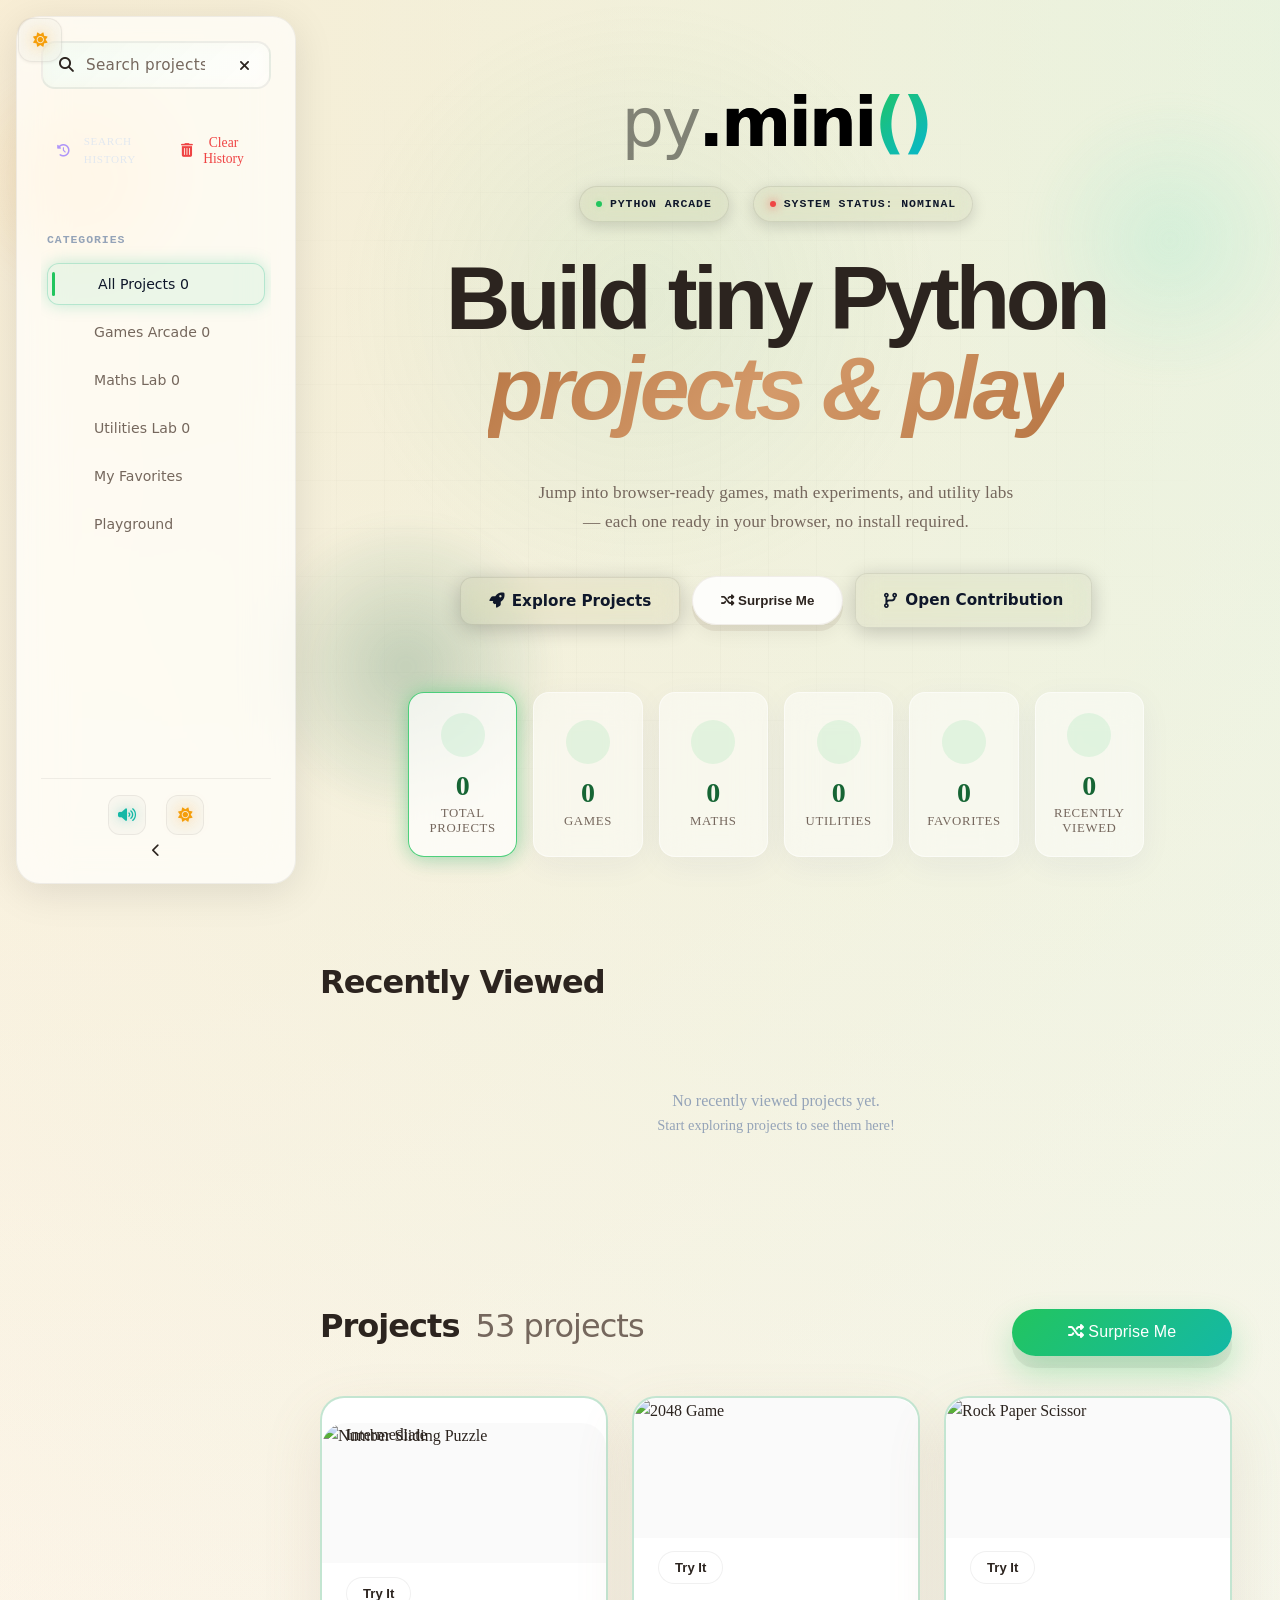
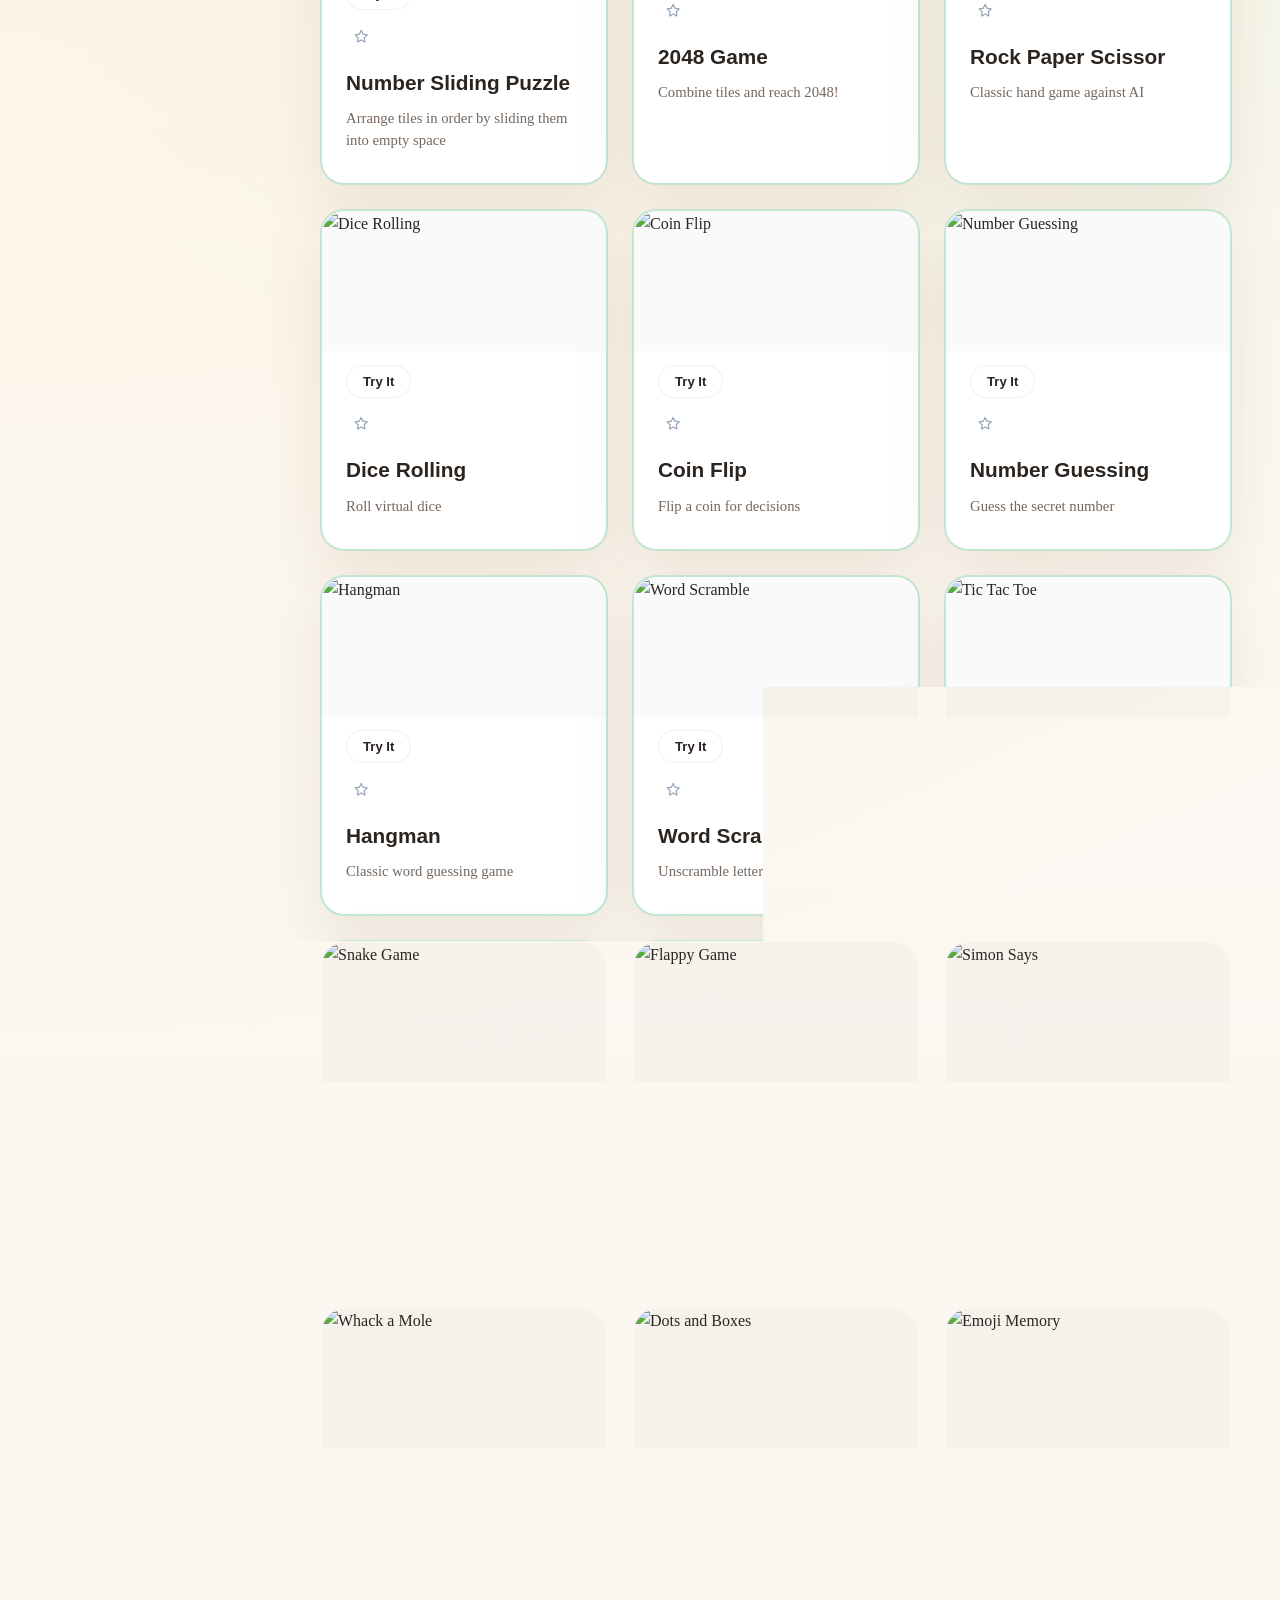
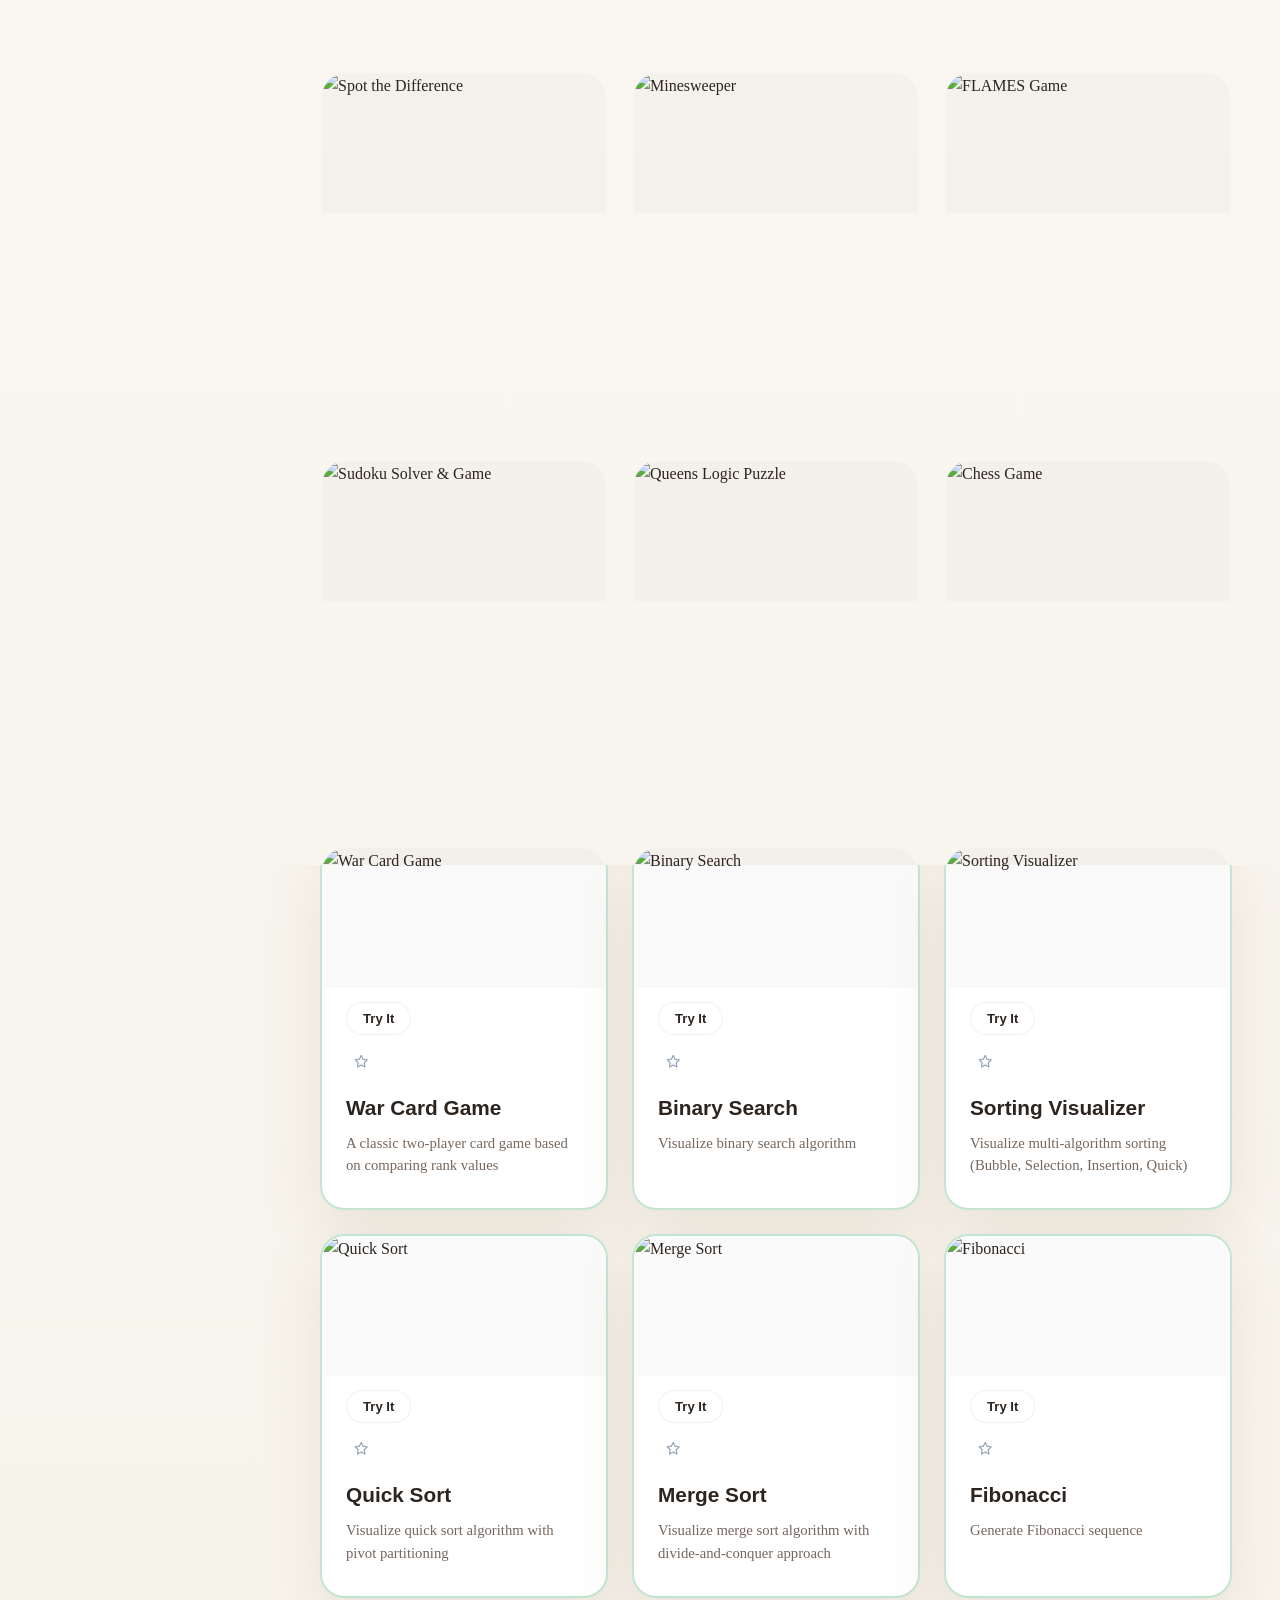
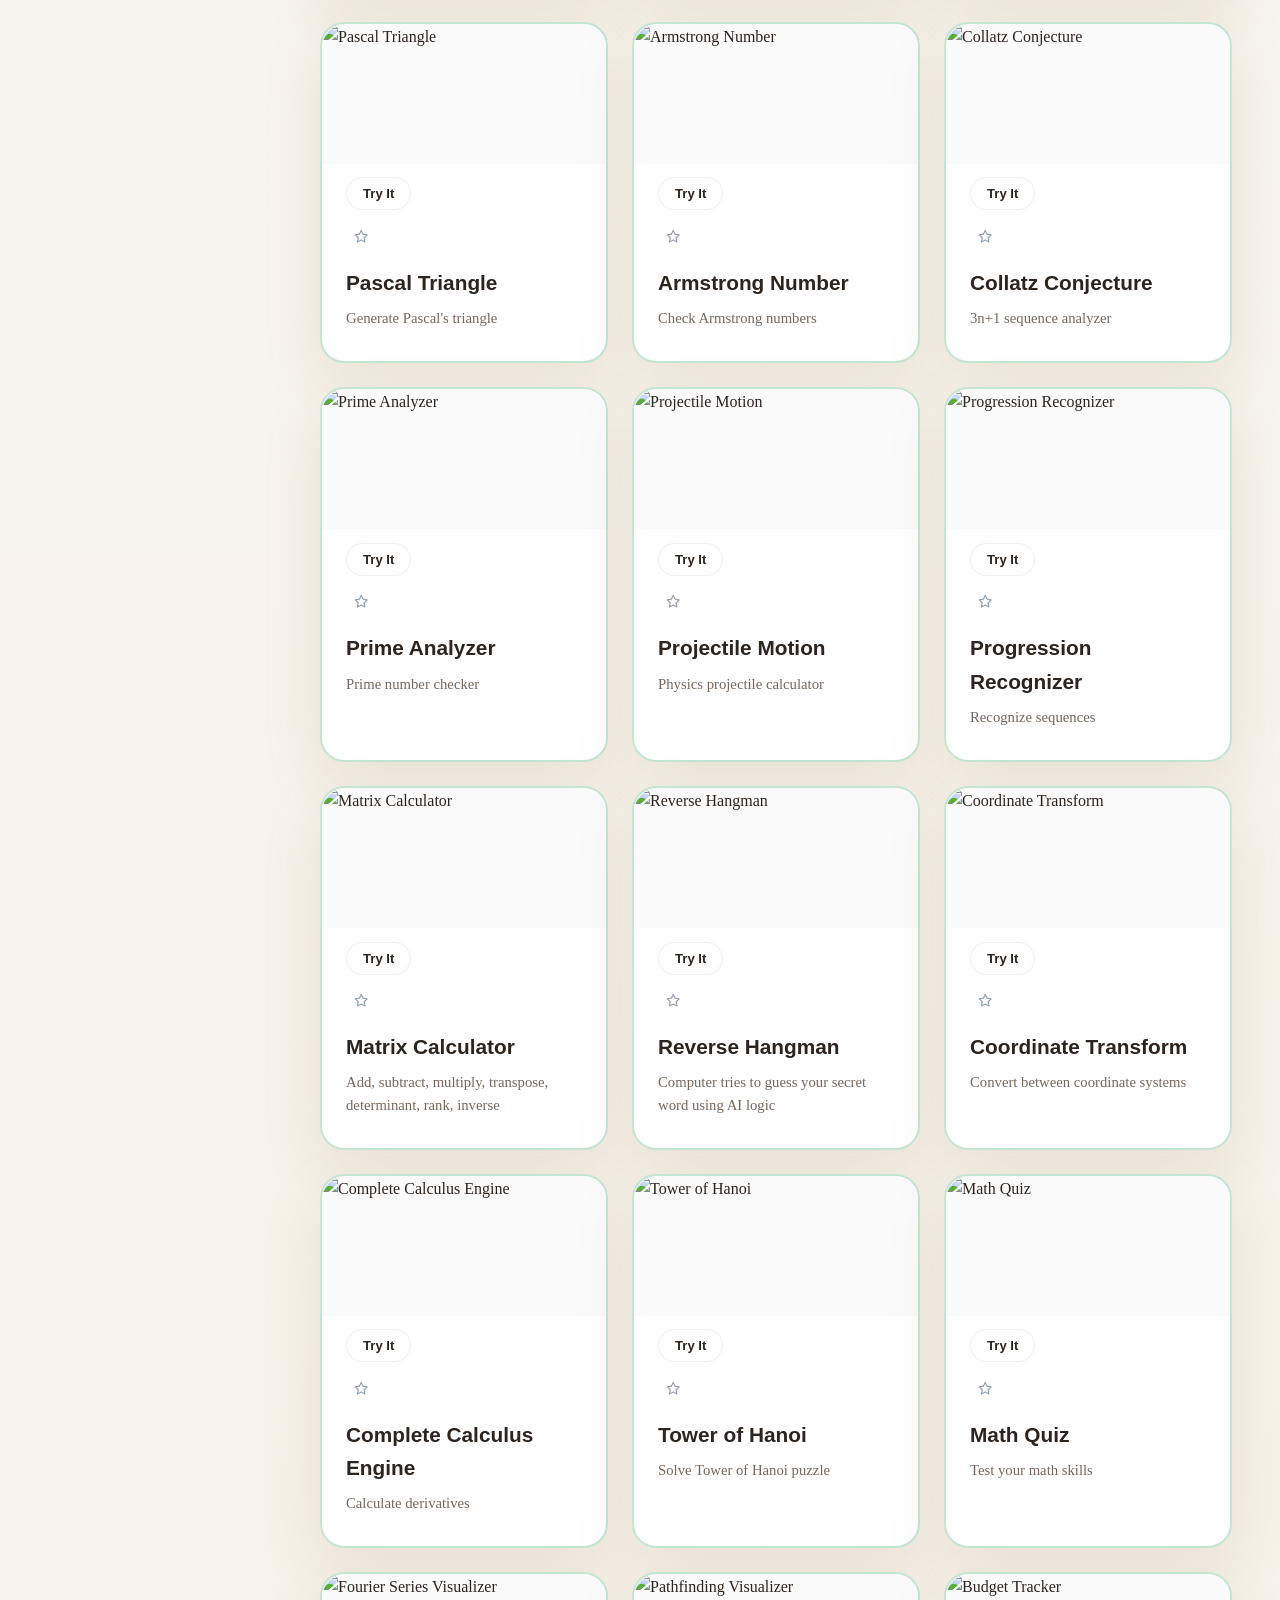
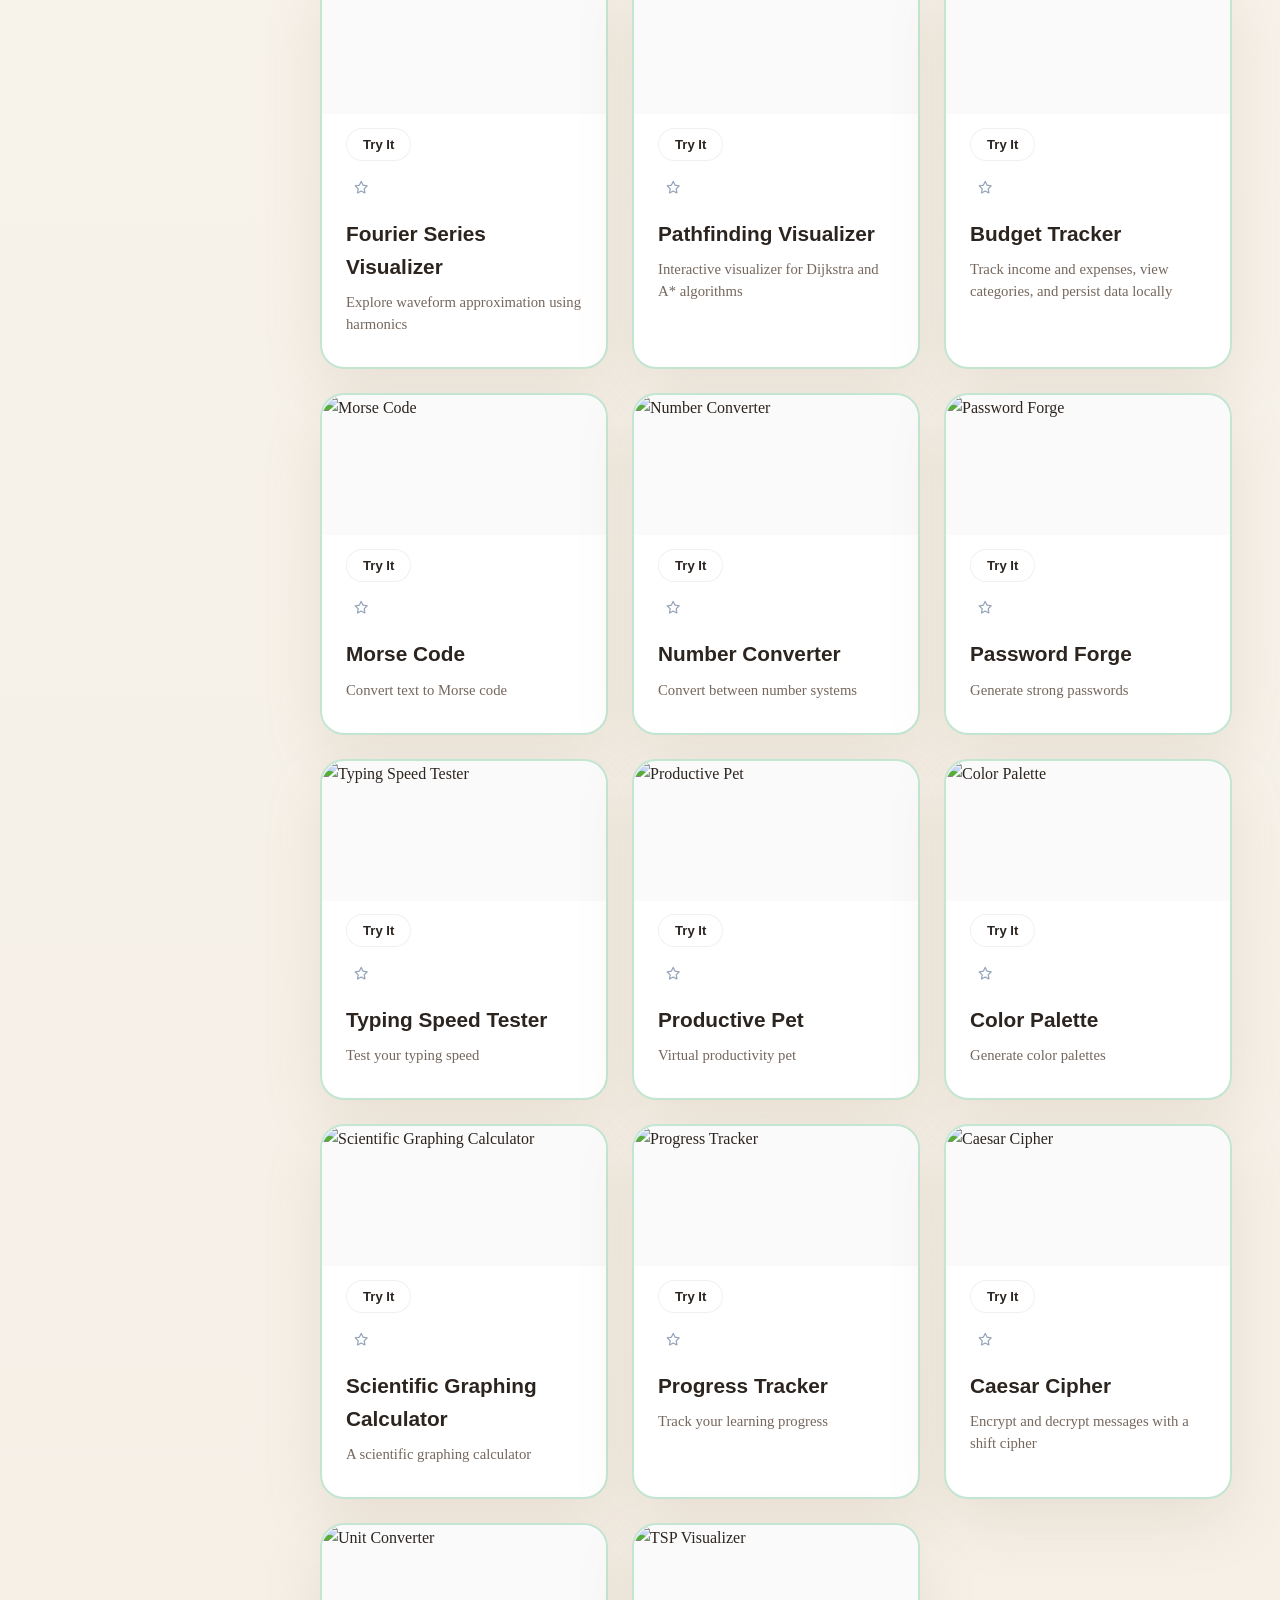
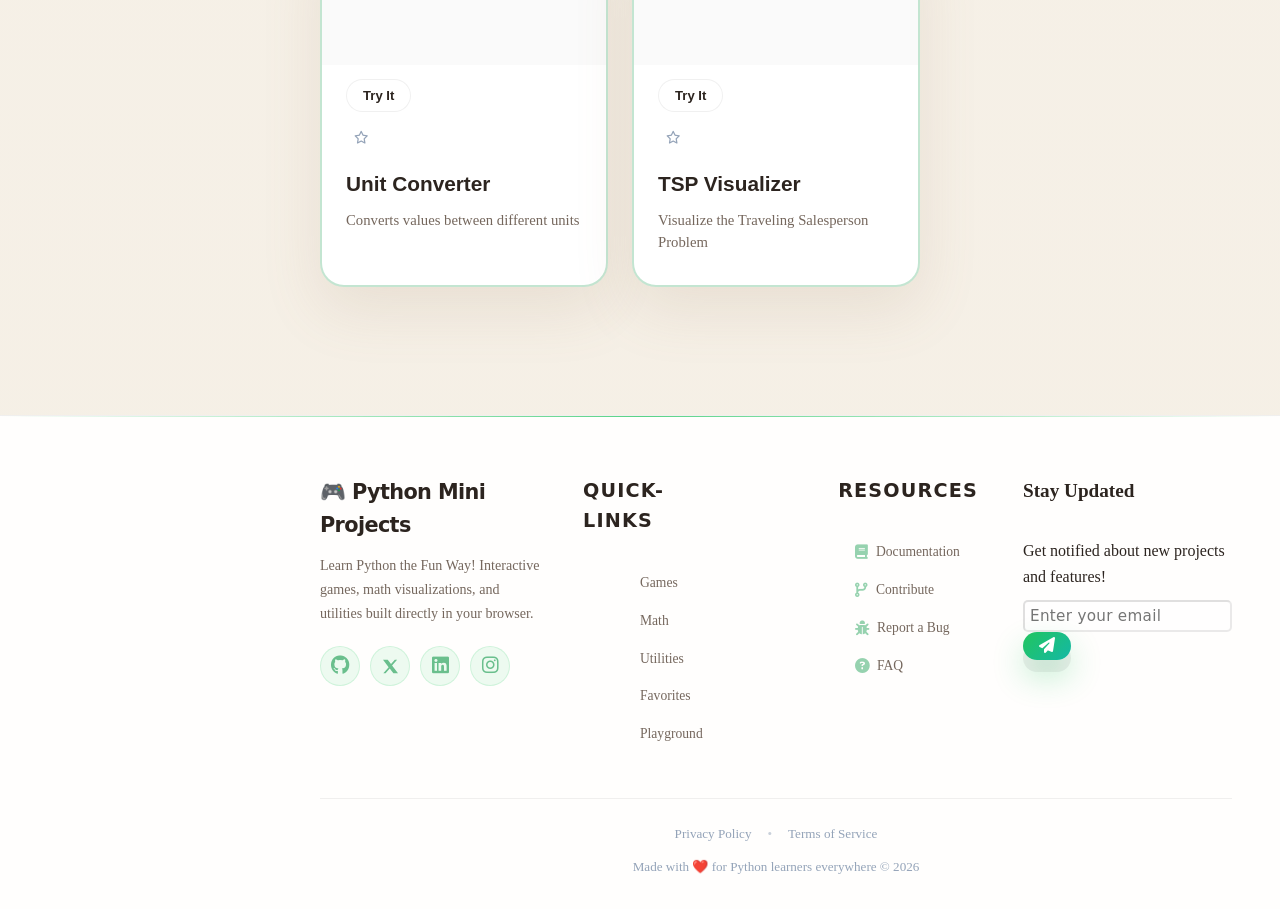
==== commit a9e42dce: "Fix: Removed Top bar" ====
--- a/web-app/index.html
+++ b/web-app/index.html
@@ -190,39 +190,6 @@
       <div aria-hidden="true" class="hero-orb hero-orb-three"></div>
 
       <div class="hero-shell">
-        <div class="hero-category-nav">
-
-          <button class="hero-nav-btn active" data-category="all">
-            <i class="fas fa-layer-group"></i>
-            <span>All Projects</span>
-          </button>
-
-          <button class="hero-nav-btn" data-category="games">
-            <i class="fas fa-gamepad"></i>
-            <span>Games</span>
-          </button>
-
-          <button class="hero-nav-btn" data-category="math">
-            <i class="fas fa-calculator"></i>
-            <span>Maths</span>
-          </button>
-
-          <button class="hero-nav-btn" data-category="utilities">
-            <i class="fas fa-wrench"></i>
-            <span>Utilities</span>
-          </button>
-
-          <button class="hero-nav-btn" data-category="favorites">
-            <i class="far fa-star"></i>
-            <span>Favorites</span>
-          </button>
-
-          <button class="hero-nav-btn" data-category="playground">
-            <i class="fas fa-code"></i>
-            <span>Playground</span>
-          </button>
-
-        </div>
         <div class="hero-logo-header">
           <div class="hero-logo-text">
             <span class="hero-logo-py">py</span><span class="hero-logo-mini">.mini</span><span
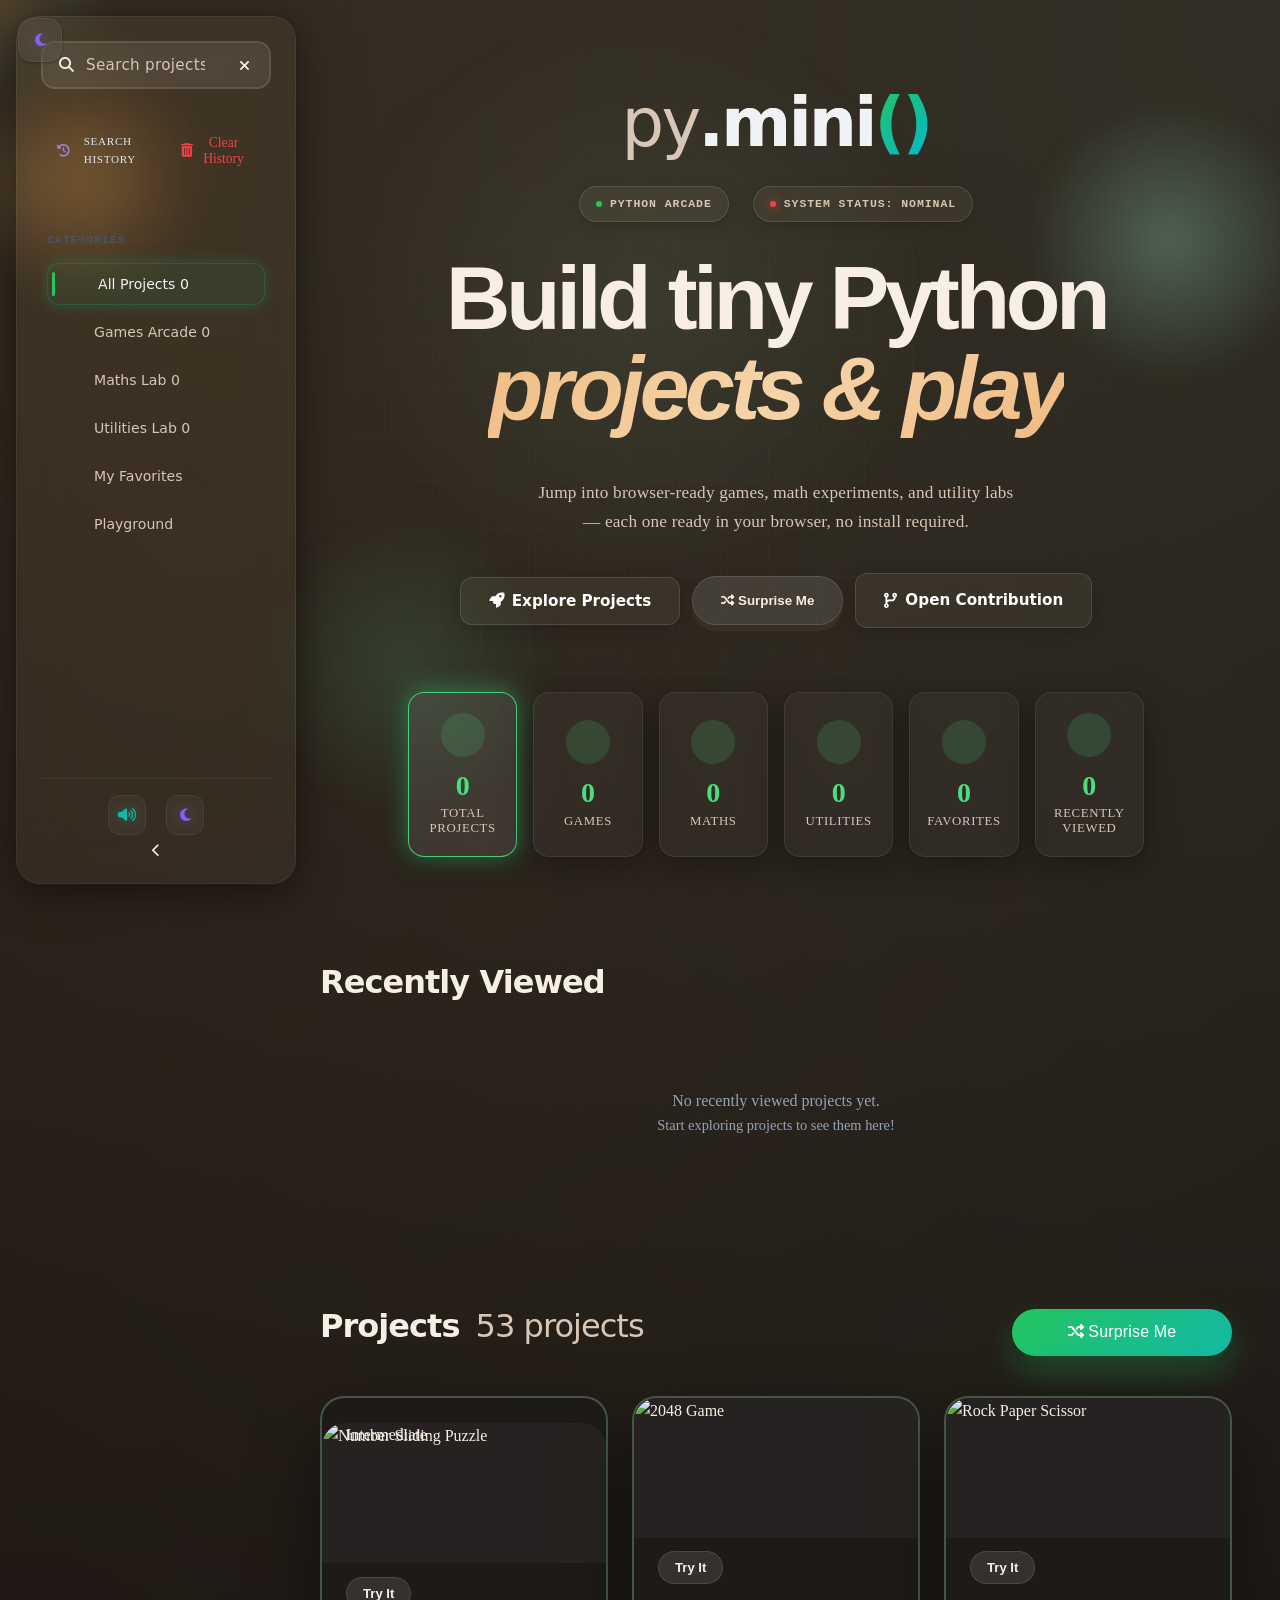
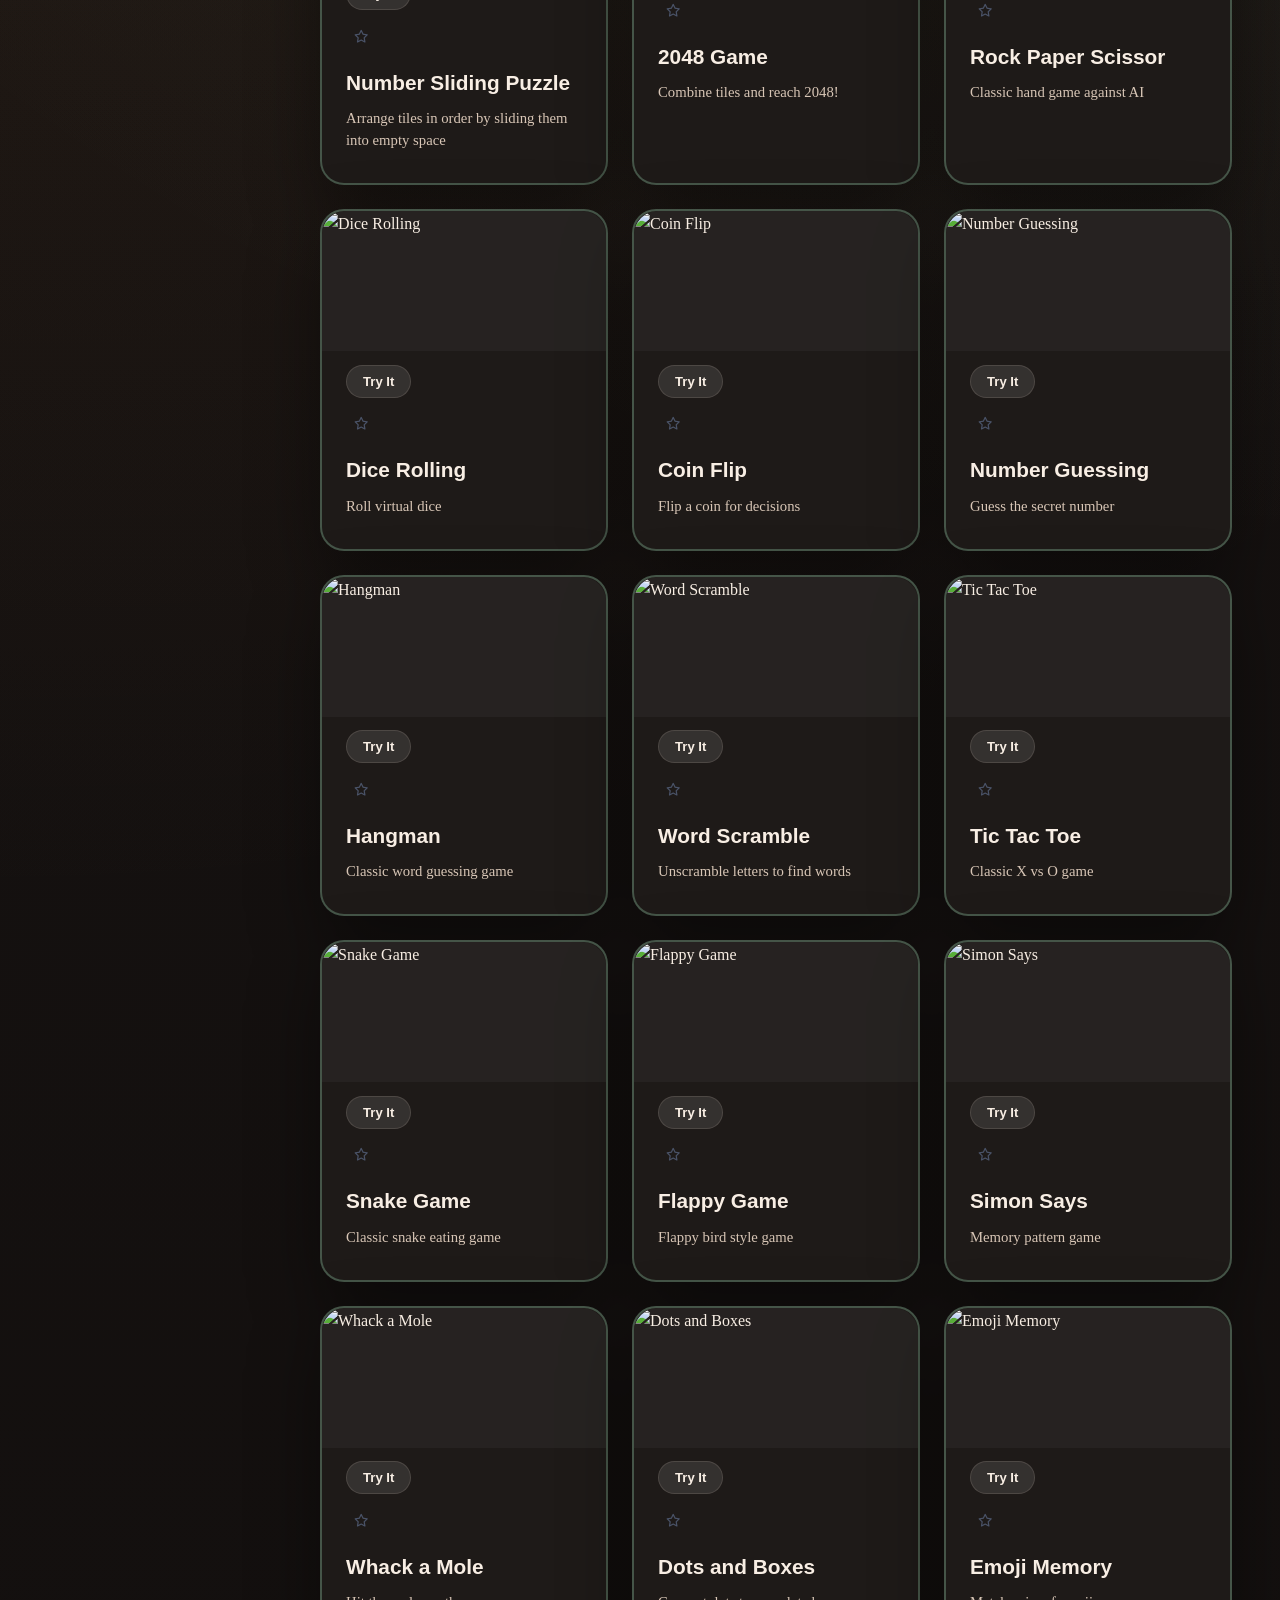
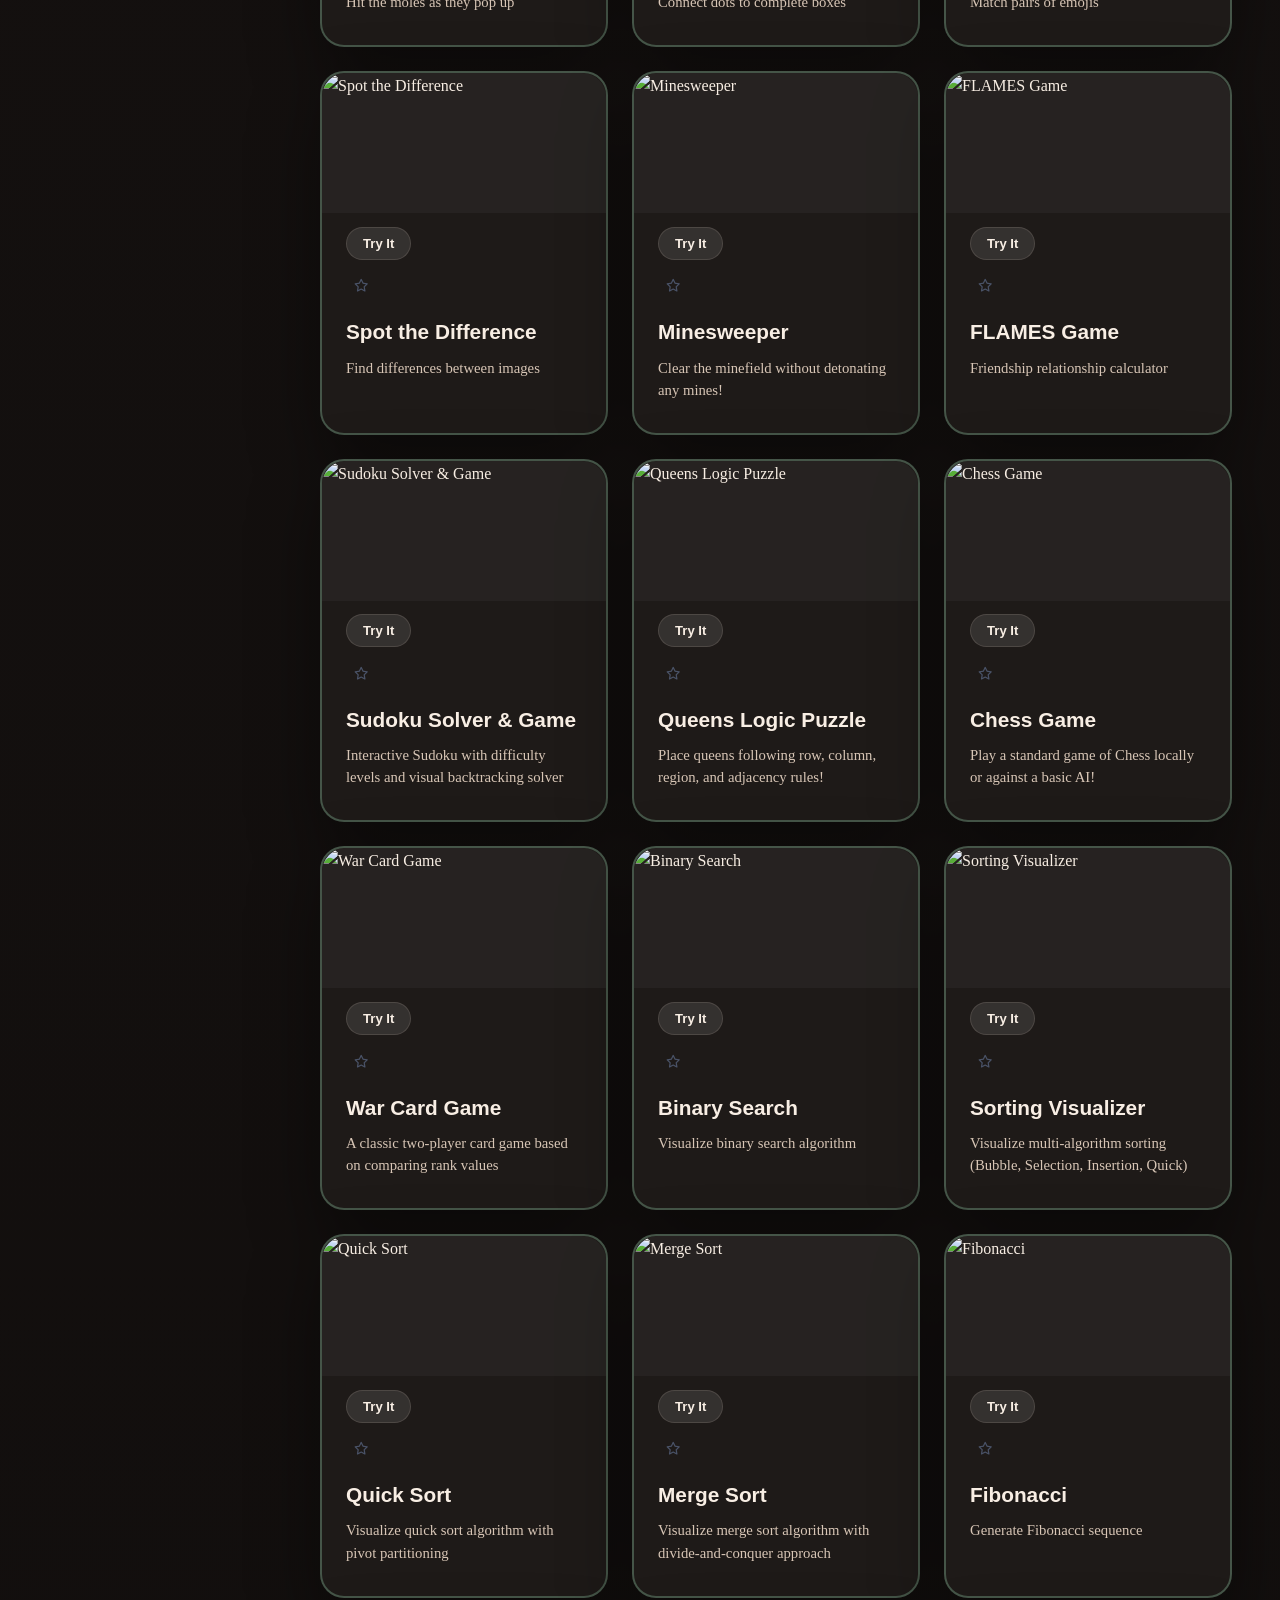
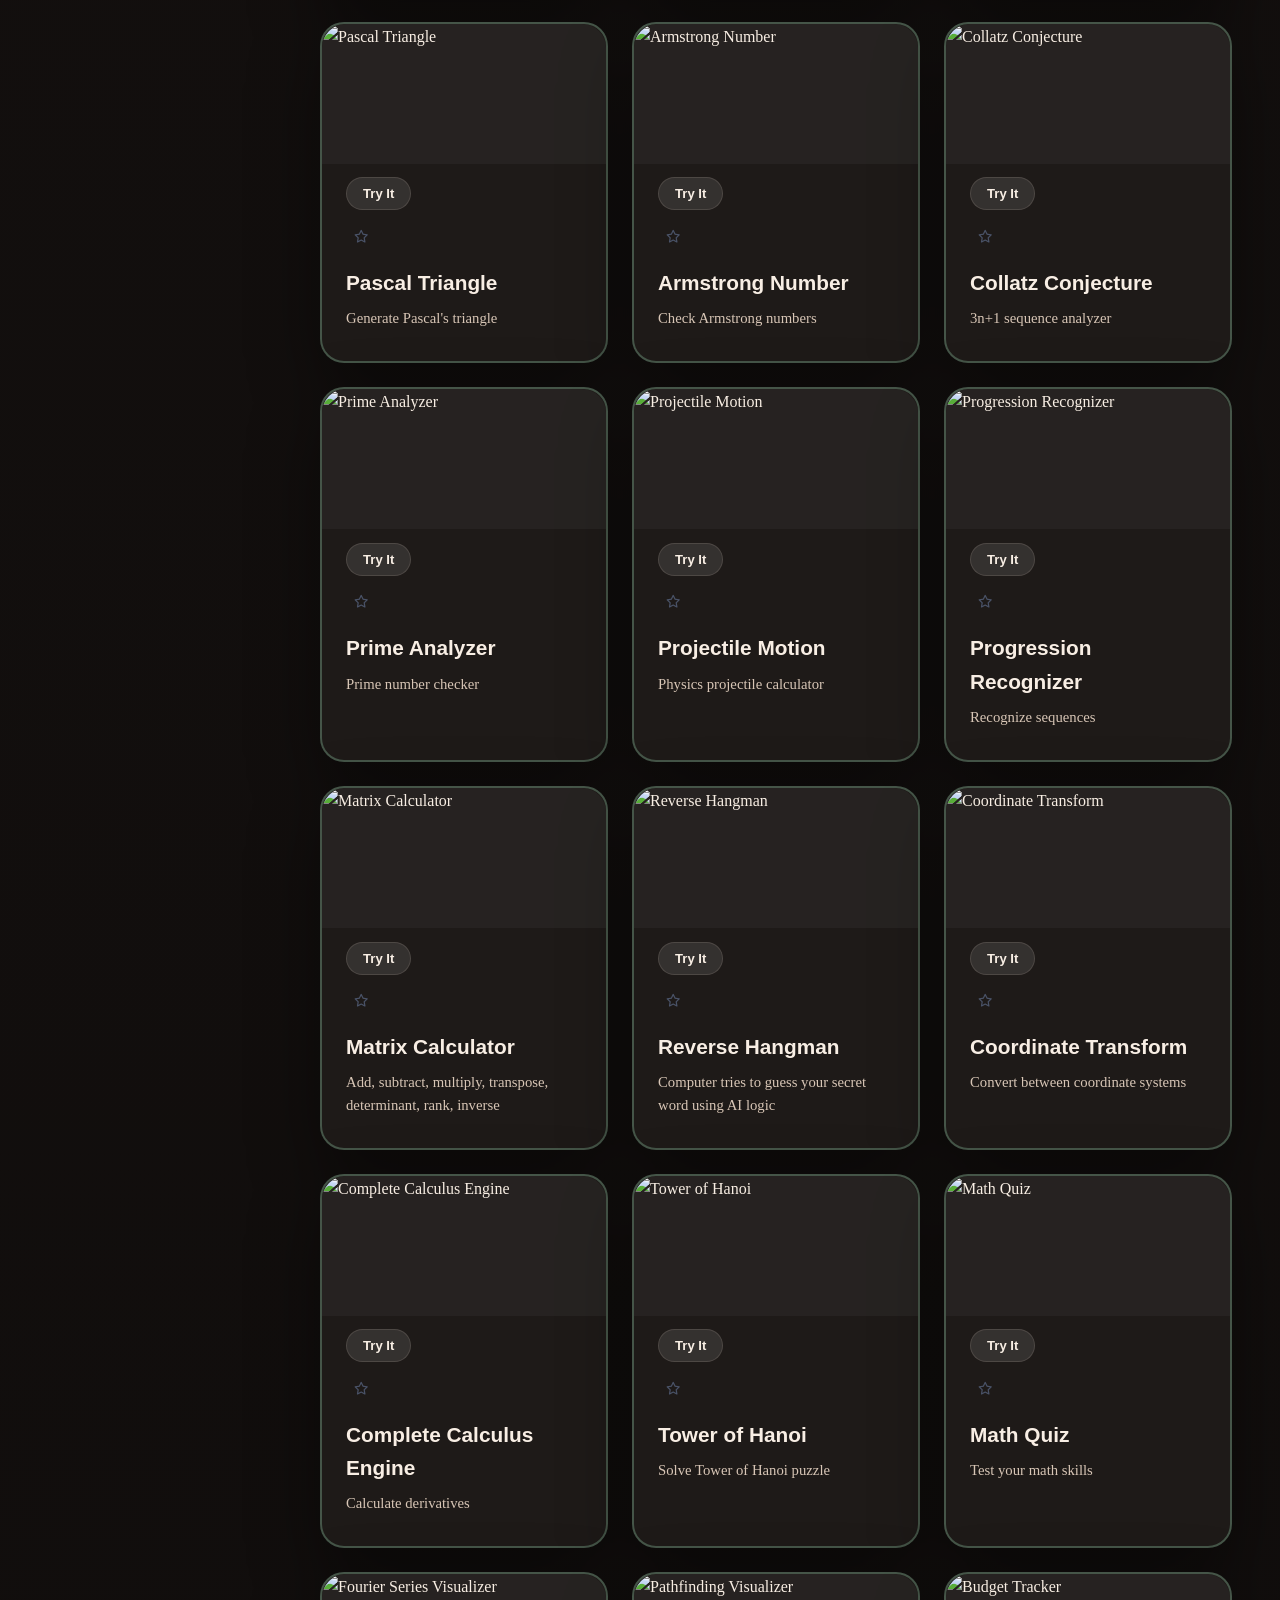
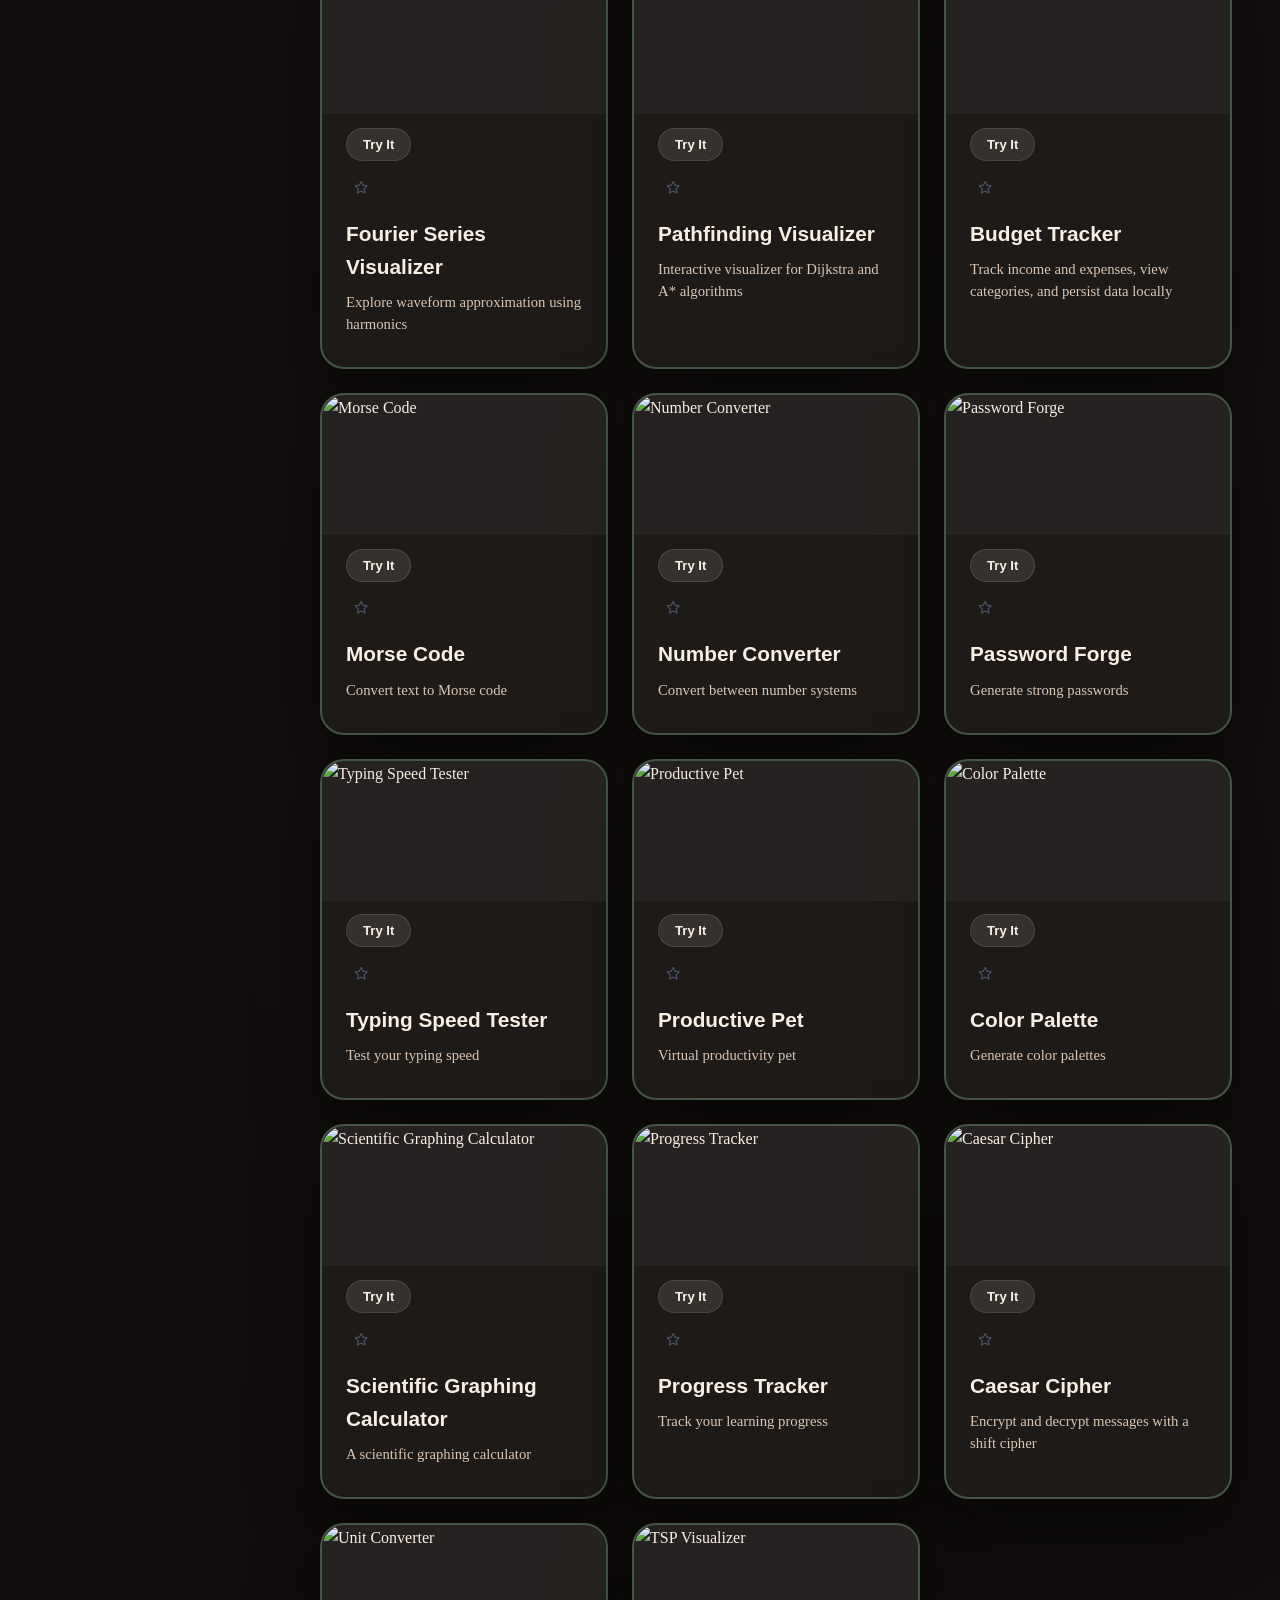
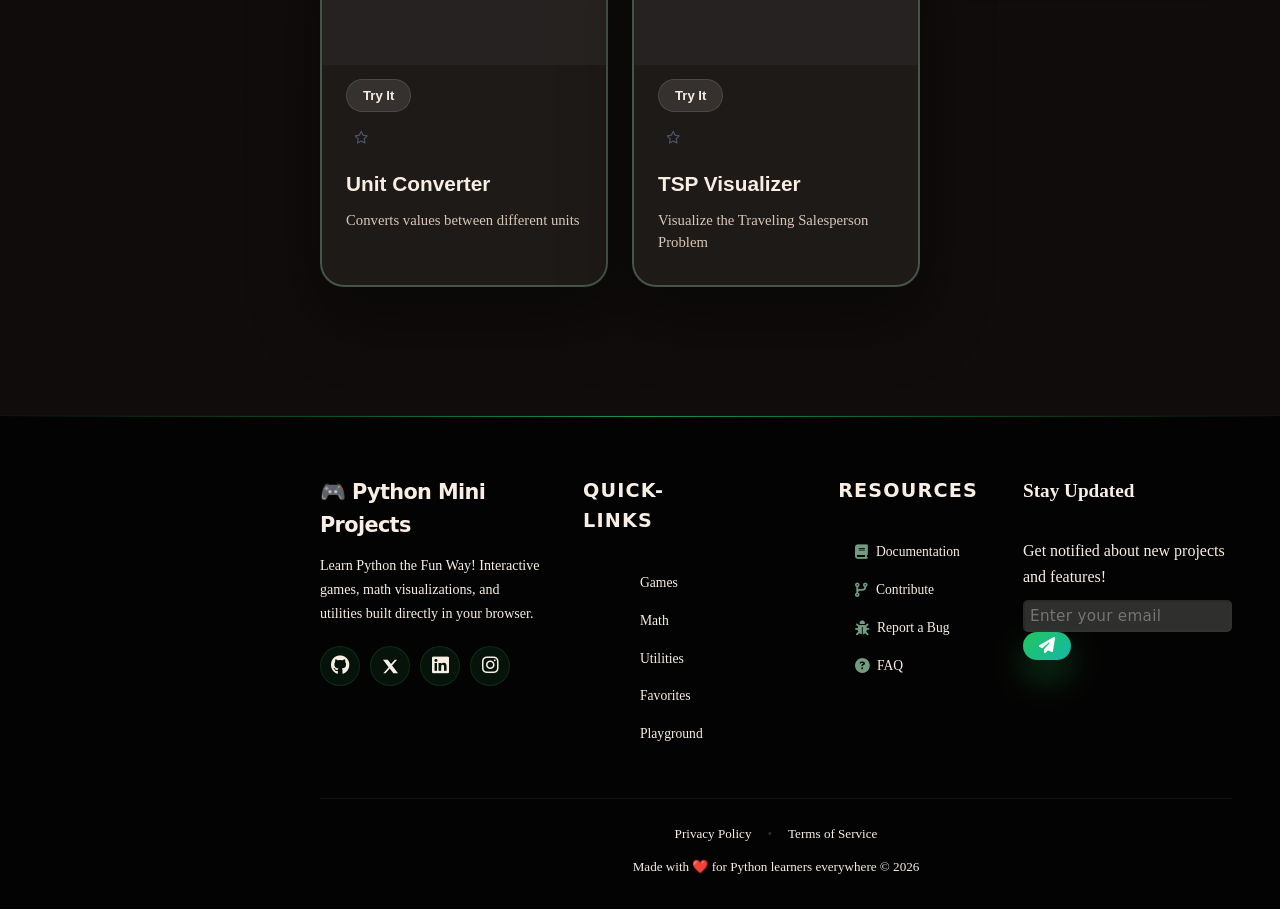
==== commit a88f0810: "Fix: Theme toggle shows correct icon" ====
--- a/web-app/index.html
+++ b/web-app/index.html
@@ -1230,34 +1230,29 @@
     })();
   </script>
 
-  <!-- THEME TOGGLE -->
-  <script>
-    (function () {
-      const html = document.documentElement;
-      const themeColorMeta = document.getElementById("themeColorMeta");
-      const themeMode = localStorage.getItem("themeMode") || "auto";
-      let theme = localStorage.getItem("theme");
-
-      function getSystemTheme() {
-        return window.matchMedia("(prefers-color-scheme: dark)").matches ? "dark" : "light";
-      }
-
-      if (themeMode === "auto") {
-        theme = getSystemTheme();
-      } else if (themeMode === "light" || themeMode === "dark") {
-        theme = themeMode;
-      } else {
-        theme = theme === "light" || theme === "dark" ? theme : "dark";
-      }
-
-      html.setAttribute("data-theme", theme);
-      if (themeColorMeta) {
-        themeColorMeta.setAttribute(
-          "content",
-          theme === "light" ? "#f4f6f9" : "#0c0f1a"
-        );
-      }
-
+  <!-- THEME TOGGLE - FIXED -->
+<script>
+  (function () {
+    const html = document.documentElement;
+    const themeColorMeta = document.getElementById("themeColorMeta");
+    
+    // Get saved theme or default to dark
+    let savedTheme = localStorage.getItem("theme");
+    if (!savedTheme || (savedTheme !== "light" && savedTheme !== "dark")) {
+      savedTheme = "dark";
+    }
+    
+    // Apply theme
+    html.setAttribute("data-theme", savedTheme);
+    if (themeColorMeta) {
+      themeColorMeta.setAttribute(
+        "content",
+        savedTheme === "light" ? "#f4f6f9" : "#0c0f1a"
+      );
+    }
+
+    // Update all theme toggle icons
+    function updateThemeIcons(theme) {
       const themeToggles = document.querySelectorAll(".theme-toggle");
       themeToggles.forEach((toggle) => {
         const icon = toggle.querySelector("i");
@@ -1271,9 +1266,36 @@
           }
         }
       });
-    })();
-  </script>
-
+    }
+
+    // Initial icon update
+    updateThemeIcons(savedTheme);
+
+    // Theme toggle click handlers
+    const themeToggles = document.querySelectorAll(".theme-toggle");
+    themeToggles.forEach((toggle) => {
+      toggle.addEventListener("click", function (e) {
+        e.preventDefault();
+        const currentTheme = html.getAttribute("data-theme");
+        const newTheme = currentTheme === "light" ? "dark" : "light";
+        
+        html.setAttribute("data-theme", newTheme);
+        localStorage.setItem("theme", newTheme);
+        
+        if (themeColorMeta) {
+          themeColorMeta.setAttribute(
+            "content",
+            newTheme === "light" ? "#f4f6f9" : "#0c0f1a"
+          );
+        }
+        
+        updateThemeIcons(newTheme);
+      });
+    });
+
+    console.log("✅ Theme toggle fixed. Current theme:", savedTheme);
+  })();
+</script>
 
   <script>
     // FIX 1: Add missing toPascalCase function
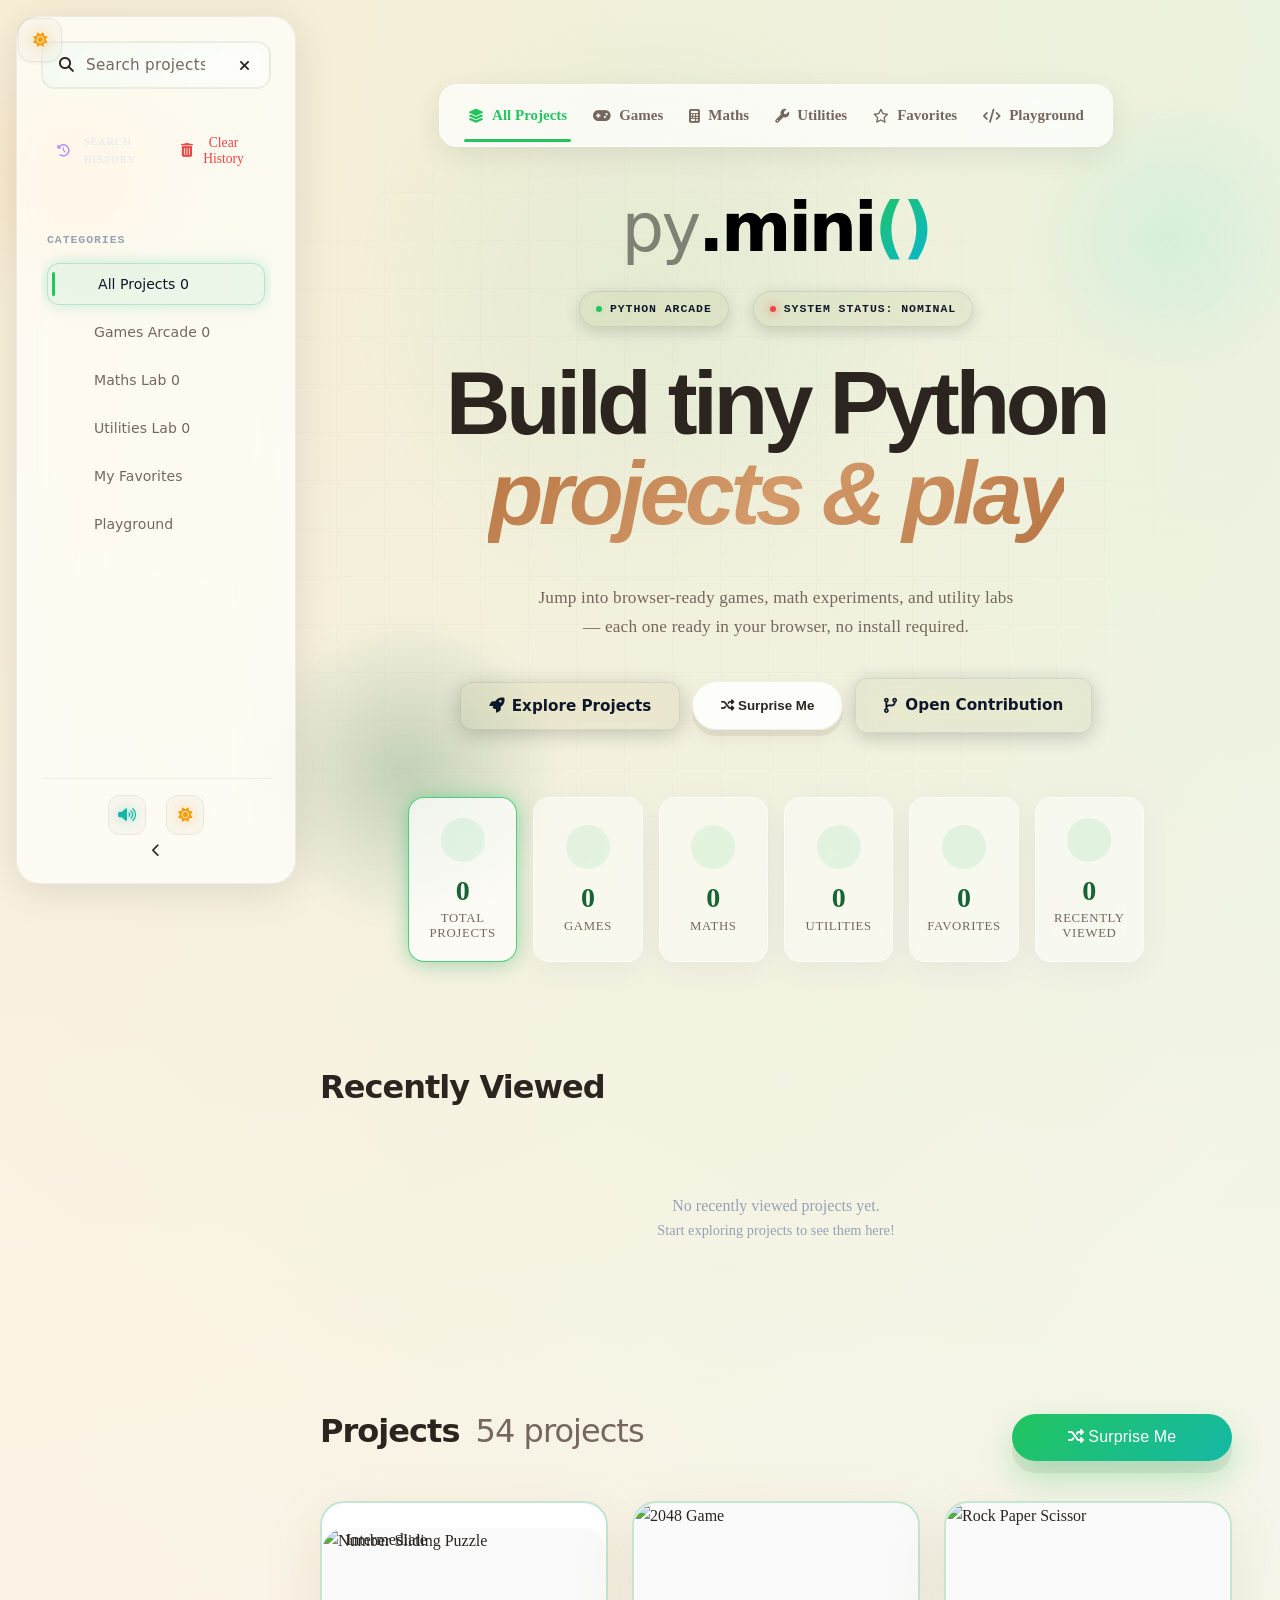
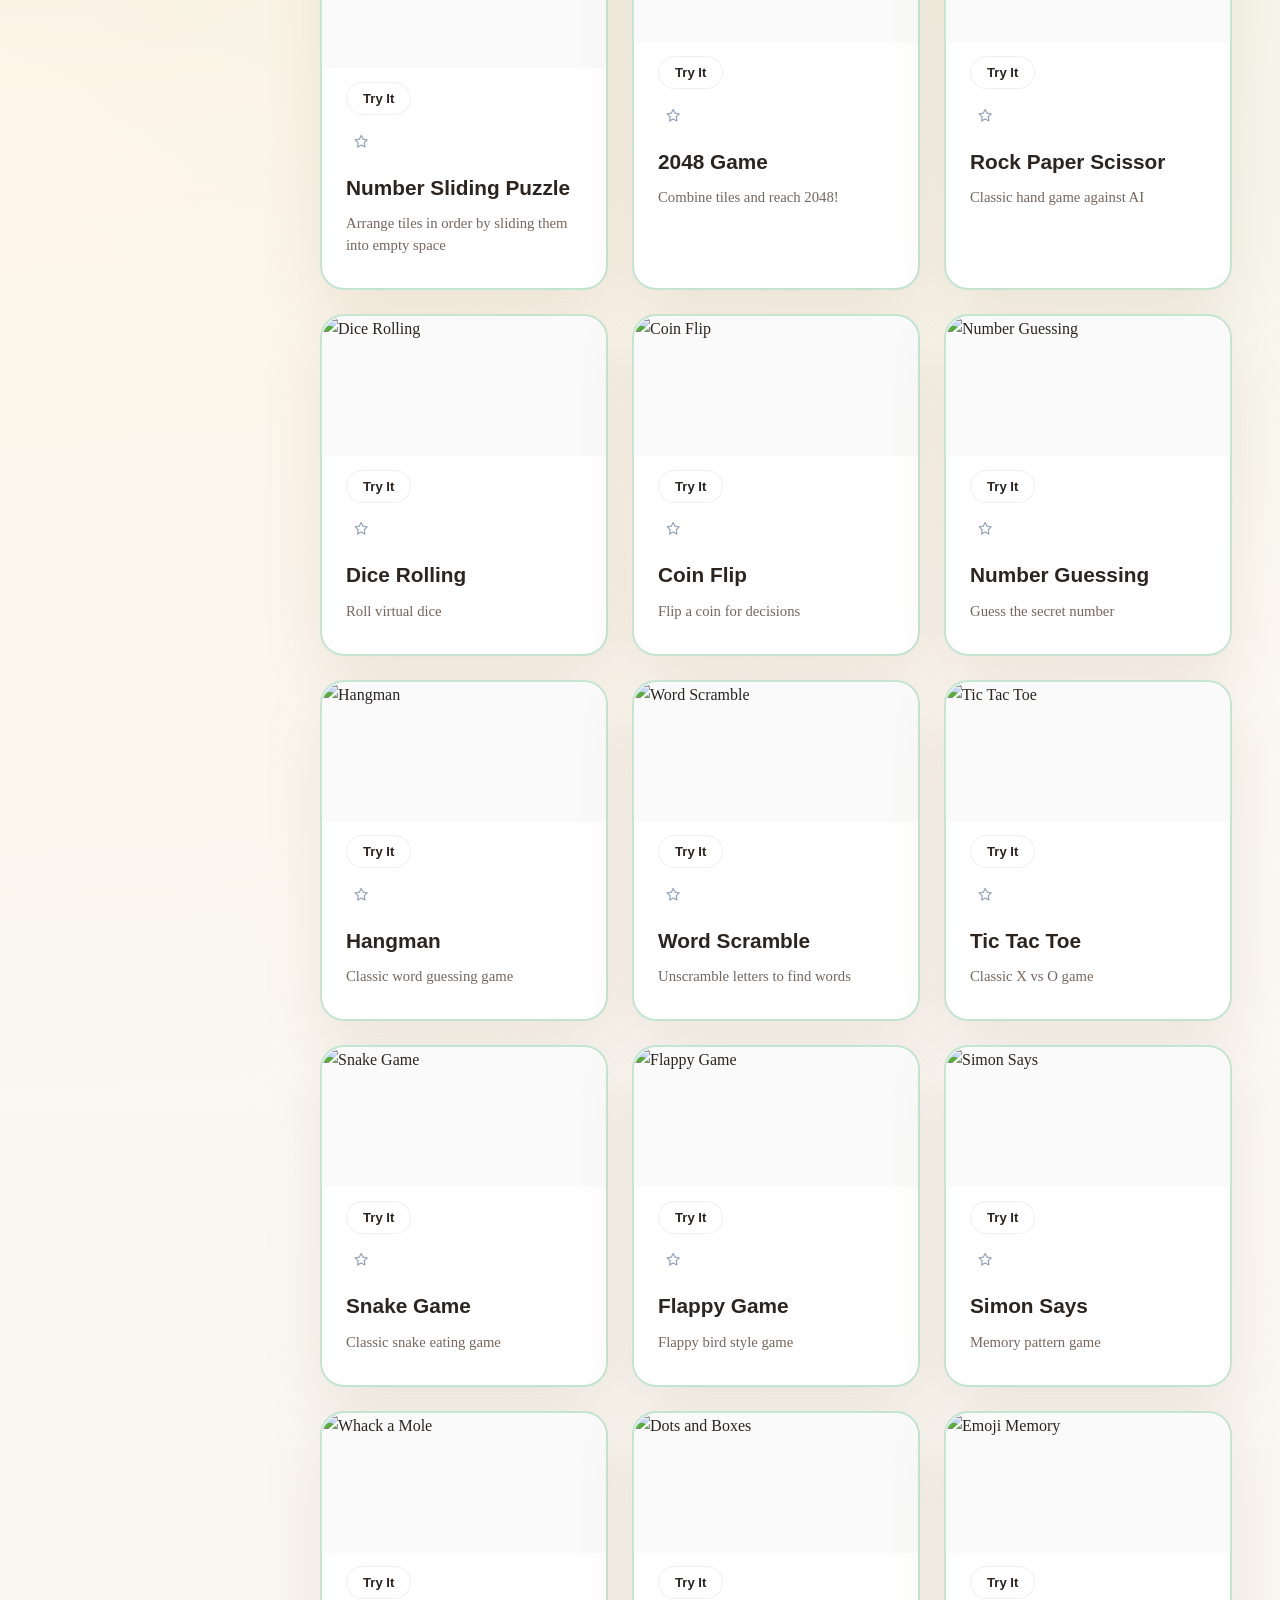
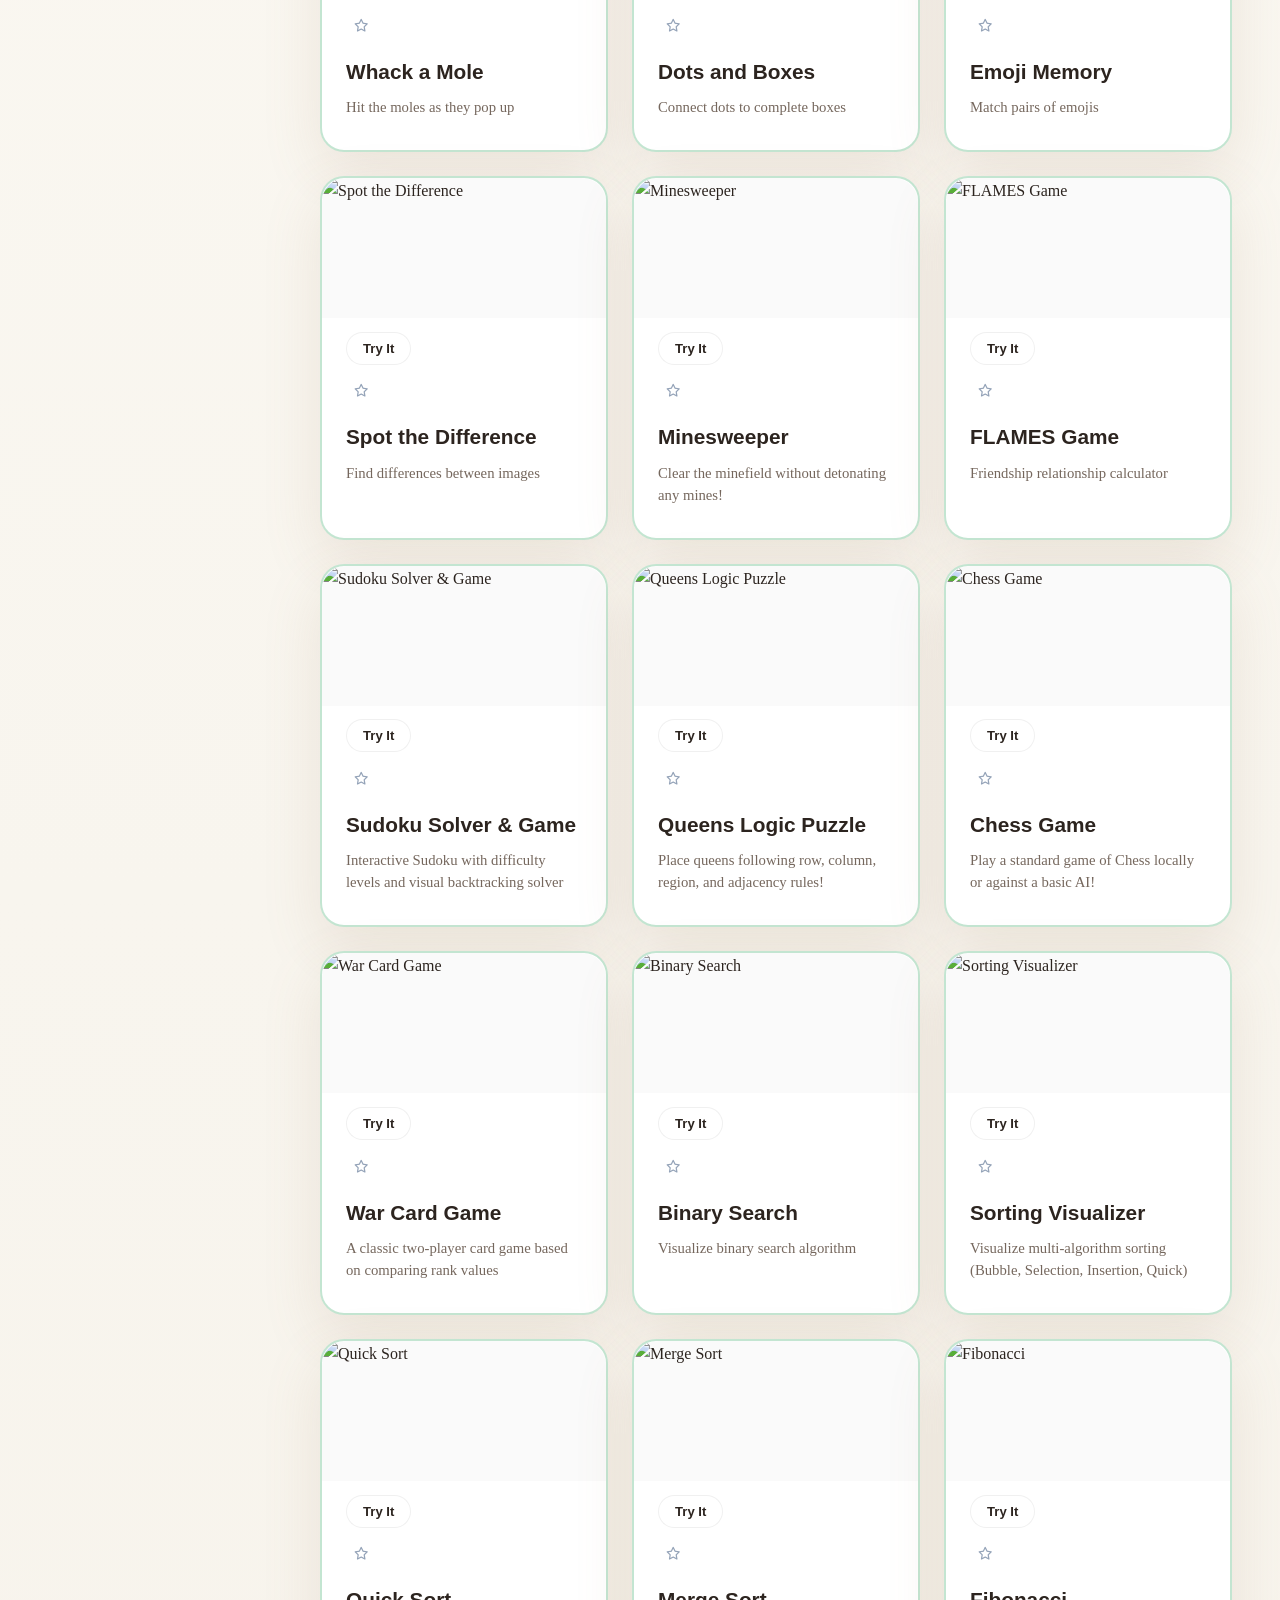
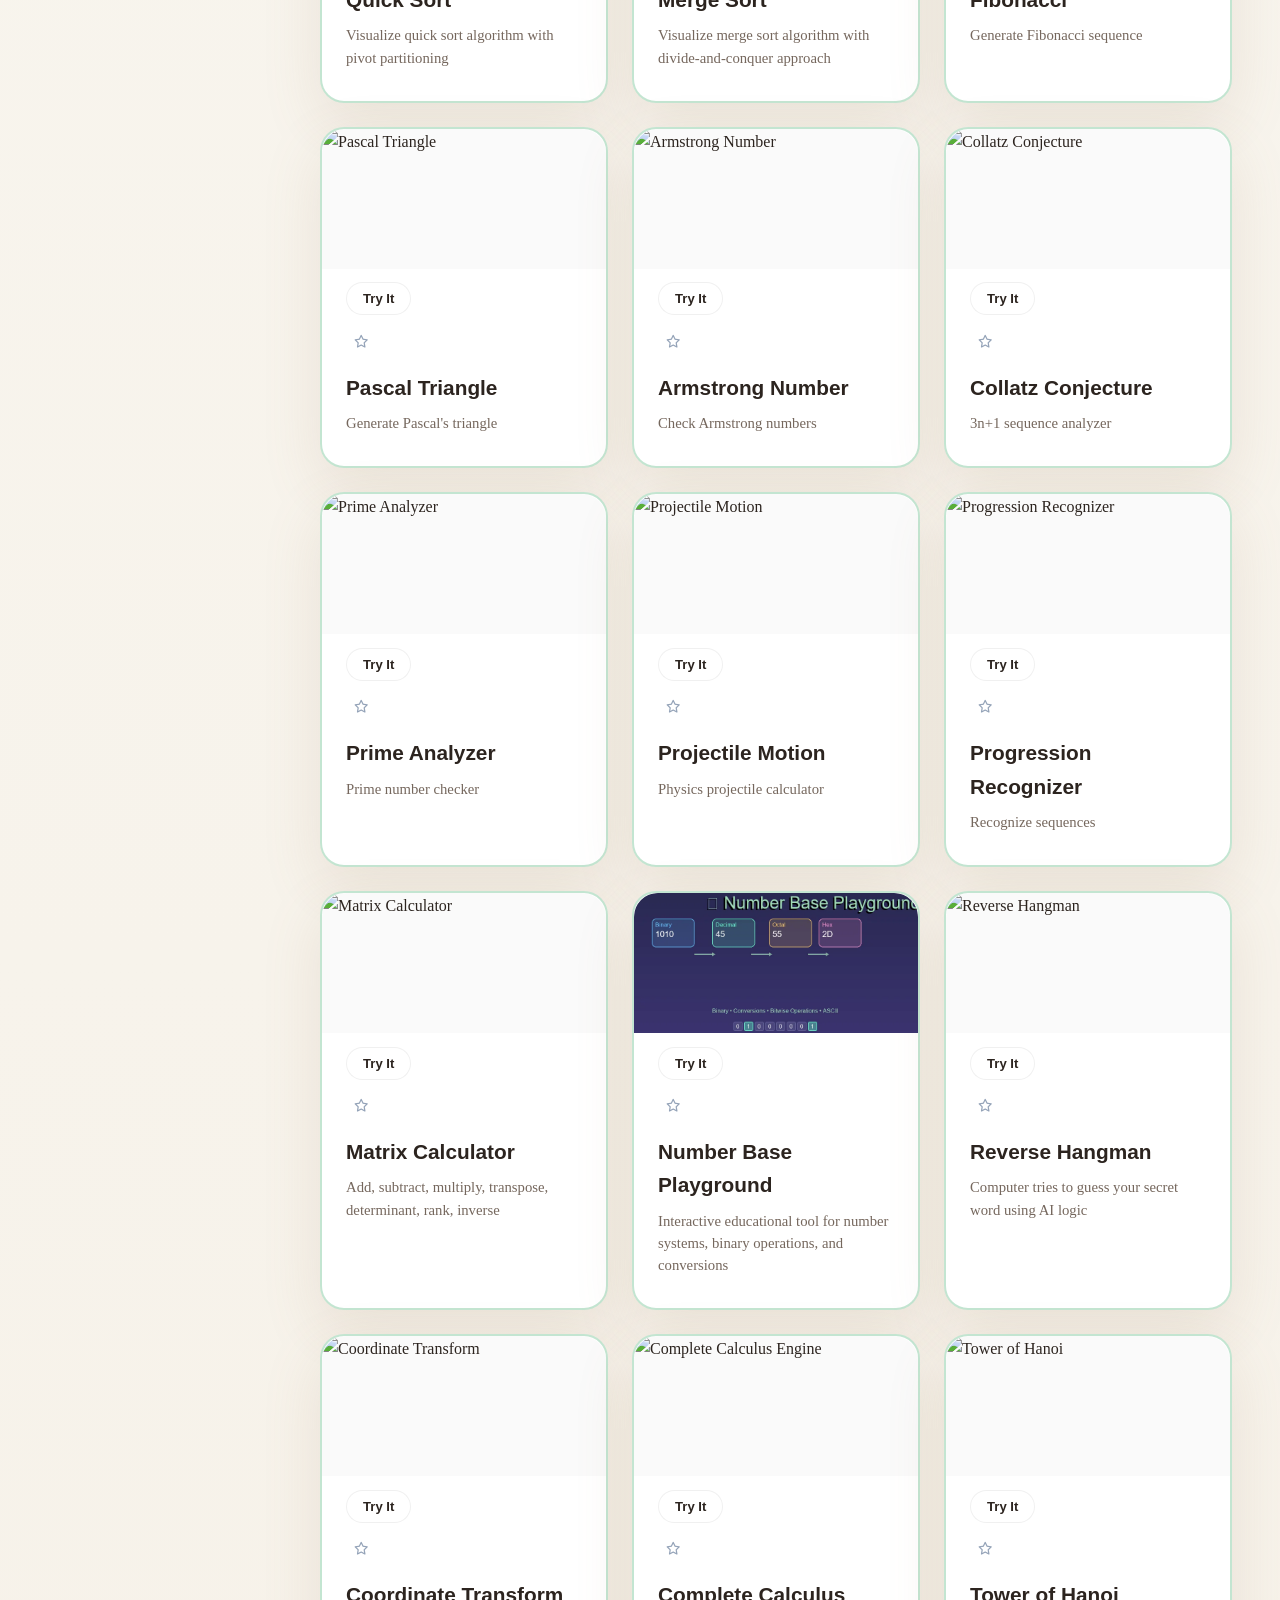
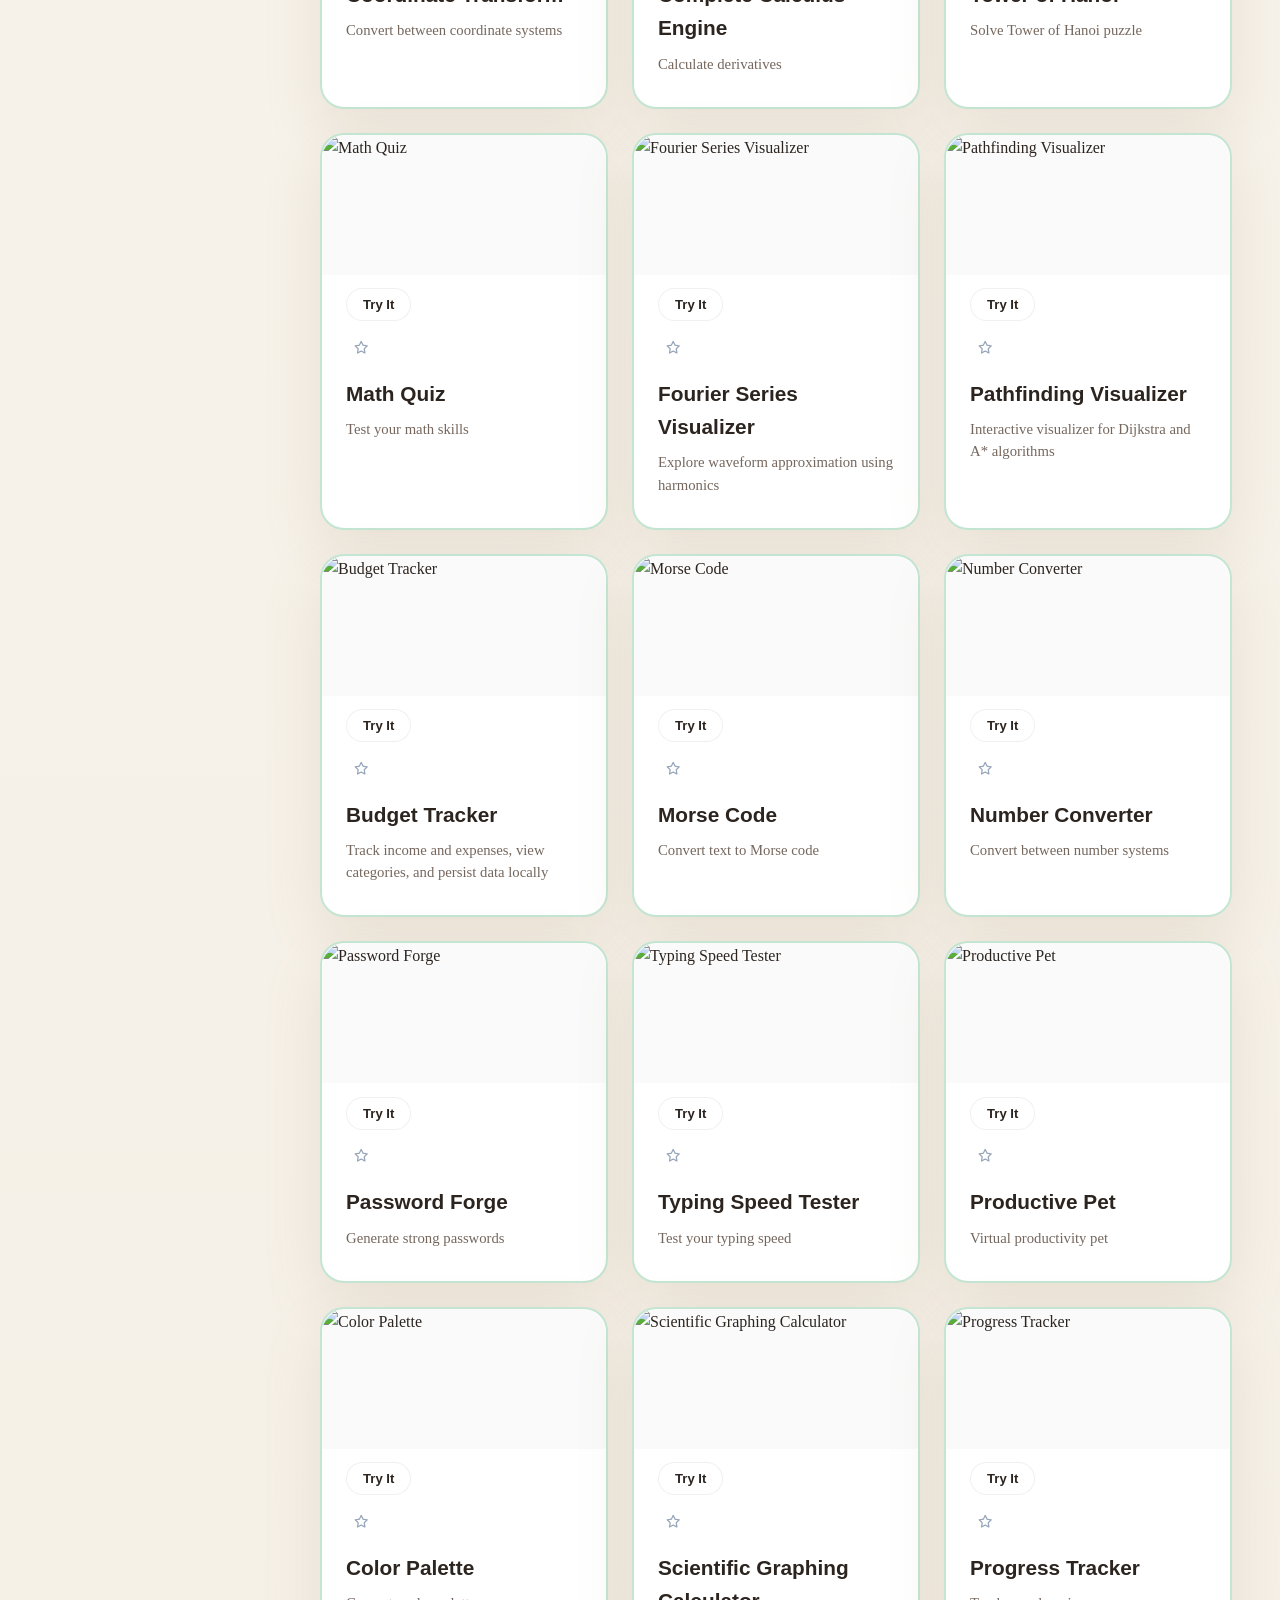
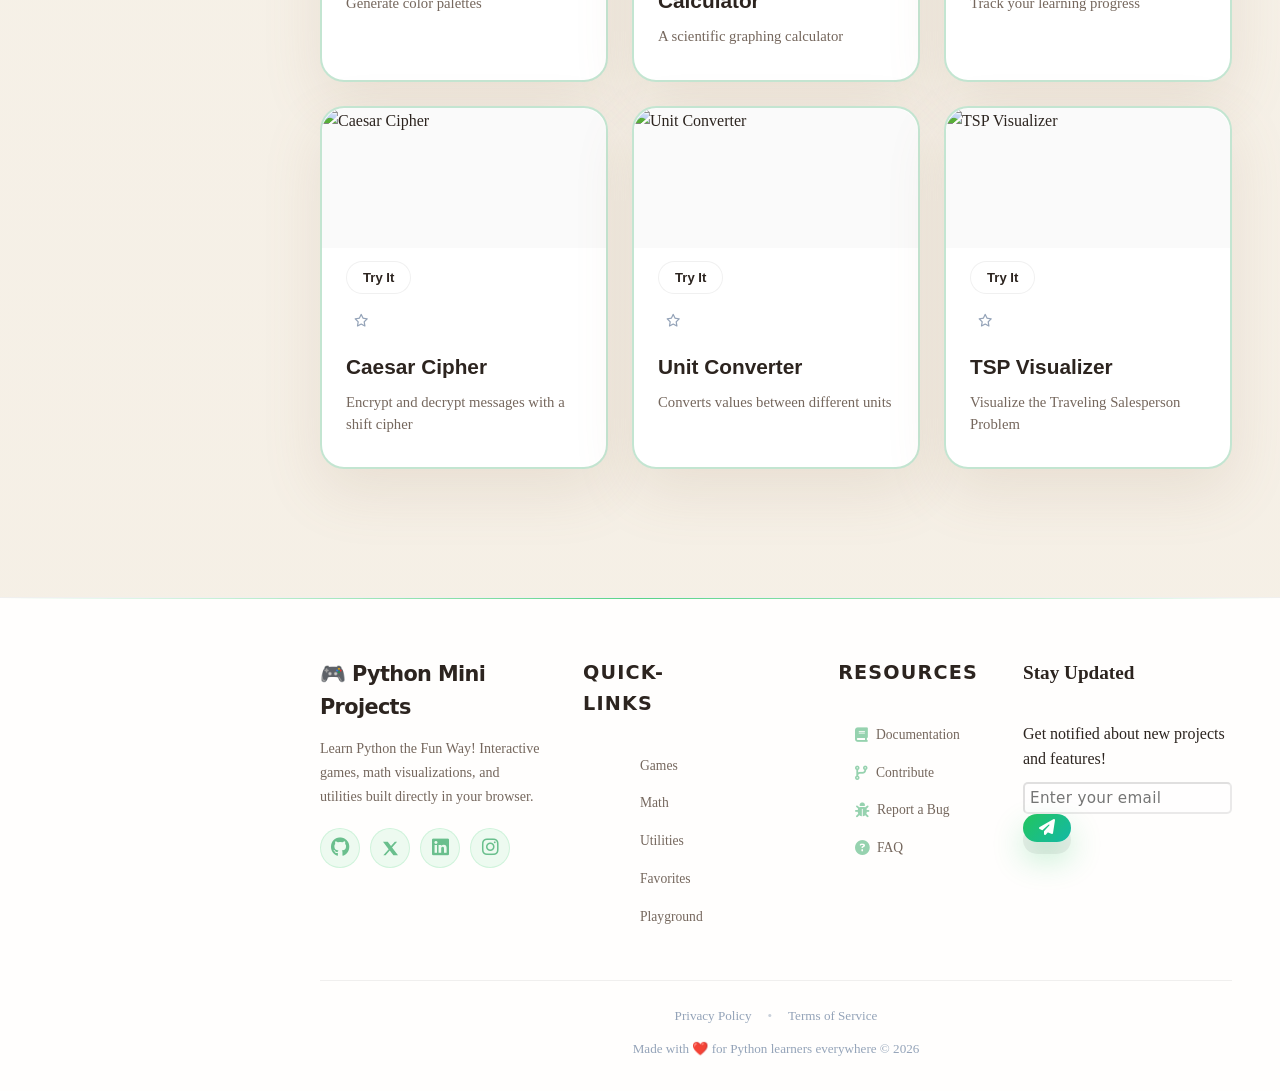
==== commit 90d16bc7: "feat: add interactive number base playground" ====
--- a/web-app/index.html
+++ b/web-app/index.html
@@ -190,6 +190,39 @@
       <div aria-hidden="true" class="hero-orb hero-orb-three"></div>
 
       <div class="hero-shell">
+        <div class="hero-category-nav">
+
+          <button class="hero-nav-btn active" data-category="all">
+            <i class="fas fa-layer-group"></i>
+            <span>All Projects</span>
+          </button>
+
+          <button class="hero-nav-btn" data-category="games">
+            <i class="fas fa-gamepad"></i>
+            <span>Games</span>
+          </button>
+
+          <button class="hero-nav-btn" data-category="math">
+            <i class="fas fa-calculator"></i>
+            <span>Maths</span>
+          </button>
+
+          <button class="hero-nav-btn" data-category="utilities">
+            <i class="fas fa-wrench"></i>
+            <span>Utilities</span>
+          </button>
+
+          <button class="hero-nav-btn" data-category="favorites">
+            <i class="far fa-star"></i>
+            <span>Favorites</span>
+          </button>
+
+          <button class="hero-nav-btn" data-category="playground">
+            <i class="fas fa-code"></i>
+            <span>Playground</span>
+          </button>
+
+        </div>
         <div class="hero-logo-header">
           <div class="hero-logo-text">
             <span class="hero-logo-py">py</span><span class="hero-logo-mini">.mini</span><span
@@ -570,6 +603,7 @@
   <script defer src="js/projects/color-palette.js"></script>
   <script src="js/projects/caesar-cipher.js"></script>
   <script src="js/projects/matrix-calculator.js"></script>
+  <script defer src="js/projects/number-base-playground.js"></script>
   <script defer src="js/projects/reverse-hangman.js"></script>
   <script defer src="js/projects/unit-converter.js"></script>
   <script defer src="js/projects/fourier-series.js"></script>
@@ -840,6 +874,13 @@
         category: "math",
         desc: "Add, subtract, multiply, transpose, determinant, rank, inverse",
         tags: "math,matrix,algebra,calculator",
+      },
+      {
+        project: "number-base-playground",
+        title: "Number Base Playground",
+        category: "math",
+        desc: "Interactive educational tool for number systems, binary operations, and conversions",
+        tags: "math,binary,conversion,educational,playground",
       },
       {
         project: "reverse-hangman",
@@ -1230,29 +1271,34 @@
     })();
   </script>
 
-  <!-- THEME TOGGLE - FIXED -->
-<script>
-  (function () {
-    const html = document.documentElement;
-    const themeColorMeta = document.getElementById("themeColorMeta");
-    
-    // Get saved theme or default to dark
-    let savedTheme = localStorage.getItem("theme");
-    if (!savedTheme || (savedTheme !== "light" && savedTheme !== "dark")) {
-      savedTheme = "dark";
-    }
-    
-    // Apply theme
-    html.setAttribute("data-theme", savedTheme);
-    if (themeColorMeta) {
-      themeColorMeta.setAttribute(
-        "content",
-        savedTheme === "light" ? "#f4f6f9" : "#0c0f1a"
-      );
-    }
-
-    // Update all theme toggle icons
-    function updateThemeIcons(theme) {
+  <!-- THEME TOGGLE -->
+  <script>
+    (function () {
+      const html = document.documentElement;
+      const themeColorMeta = document.getElementById("themeColorMeta");
+      const themeMode = localStorage.getItem("themeMode") || "auto";
+      let theme = localStorage.getItem("theme");
+
+      function getSystemTheme() {
+        return window.matchMedia("(prefers-color-scheme: dark)").matches ? "dark" : "light";
+      }
+
+      if (themeMode === "auto") {
+        theme = getSystemTheme();
+      } else if (themeMode === "light" || themeMode === "dark") {
+        theme = themeMode;
+      } else {
+        theme = theme === "light" || theme === "dark" ? theme : "dark";
+      }
+
+      html.setAttribute("data-theme", theme);
+      if (themeColorMeta) {
+        themeColorMeta.setAttribute(
+          "content",
+          theme === "light" ? "#f4f6f9" : "#0c0f1a"
+        );
+      }
+
       const themeToggles = document.querySelectorAll(".theme-toggle");
       themeToggles.forEach((toggle) => {
         const icon = toggle.querySelector("i");
@@ -1266,36 +1312,9 @@
           }
         }
       });
-    }
-
-    // Initial icon update
-    updateThemeIcons(savedTheme);
-
-    // Theme toggle click handlers
-    const themeToggles = document.querySelectorAll(".theme-toggle");
-    themeToggles.forEach((toggle) => {
-      toggle.addEventListener("click", function (e) {
-        e.preventDefault();
-        const currentTheme = html.getAttribute("data-theme");
-        const newTheme = currentTheme === "light" ? "dark" : "light";
-        
-        html.setAttribute("data-theme", newTheme);
-        localStorage.setItem("theme", newTheme);
-        
-        if (themeColorMeta) {
-          themeColorMeta.setAttribute(
-            "content",
-            newTheme === "light" ? "#f4f6f9" : "#0c0f1a"
-          );
-        }
-        
-        updateThemeIcons(newTheme);
-      });
-    });
-
-    console.log("✅ Theme toggle fixed. Current theme:", savedTheme);
-  })();
-</script>
+    })();
+  </script>
+
 
   <script>
     // FIX 1: Add missing toPascalCase function
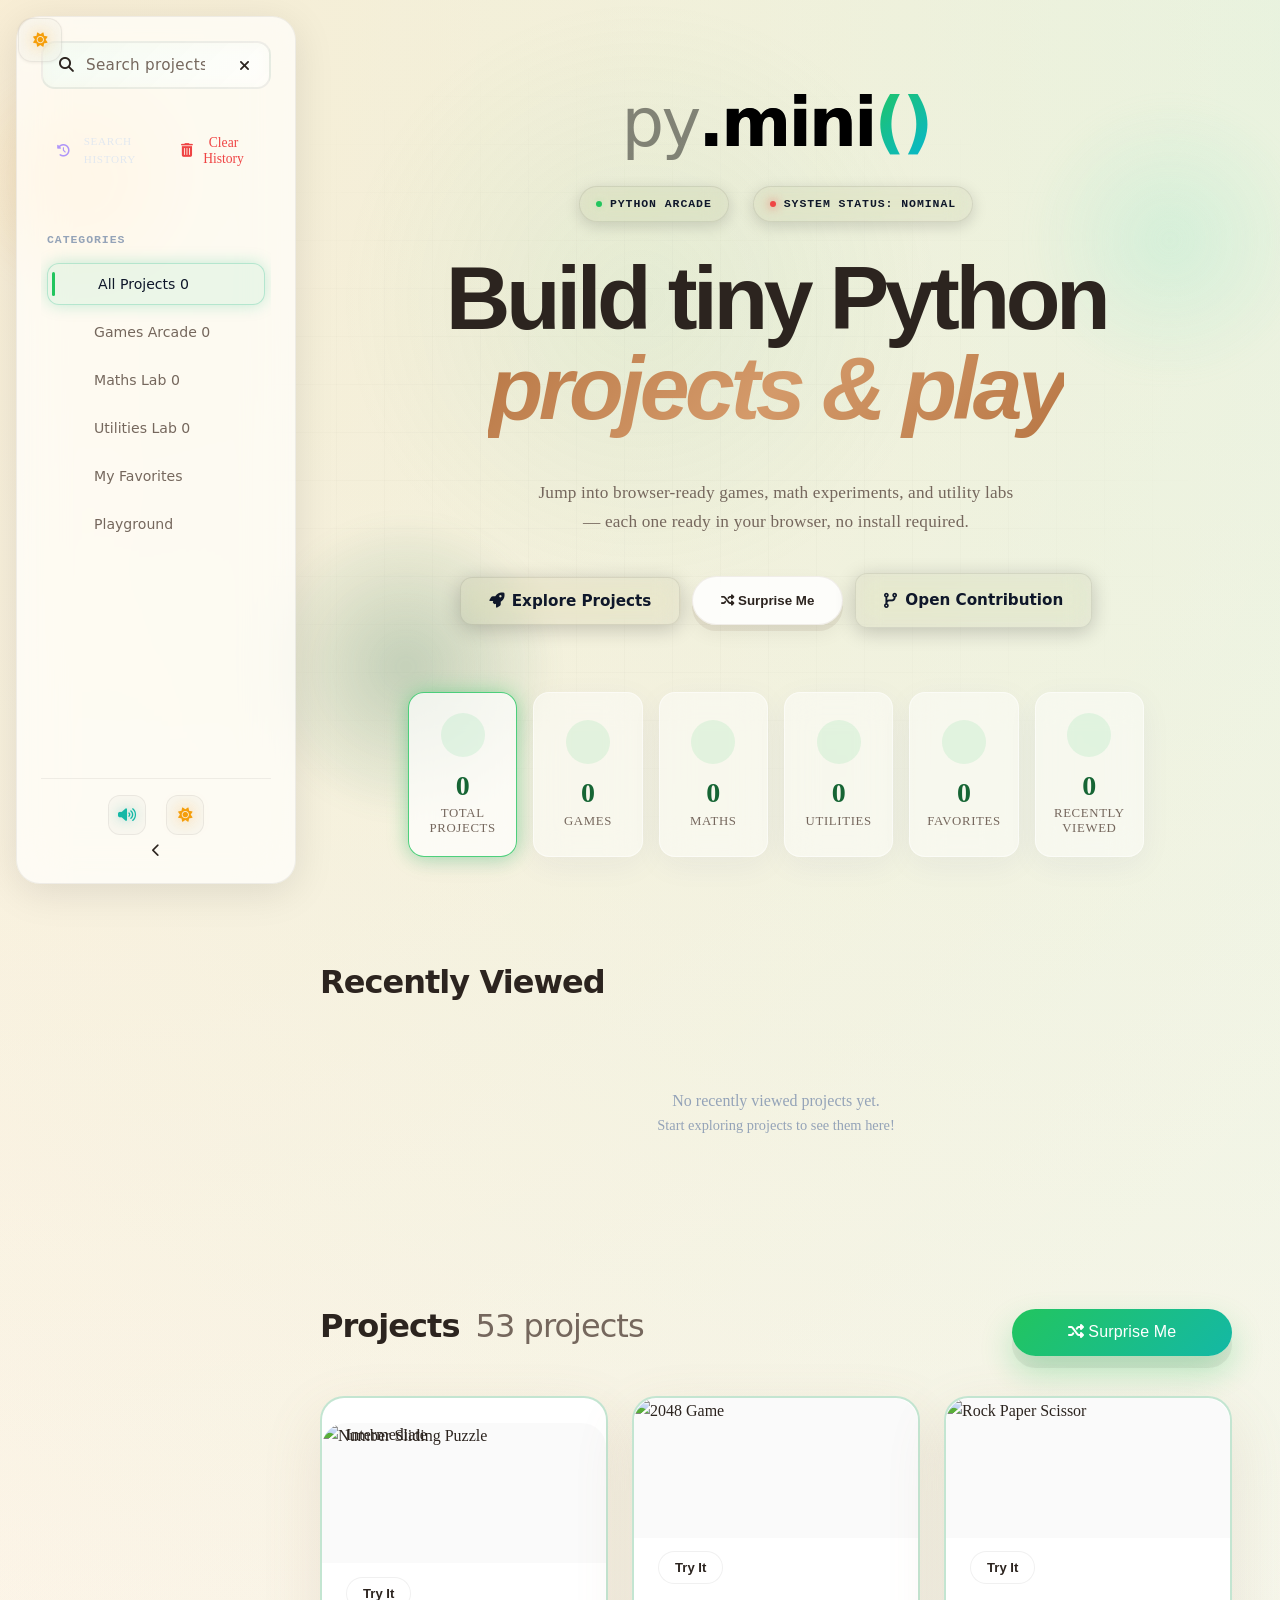
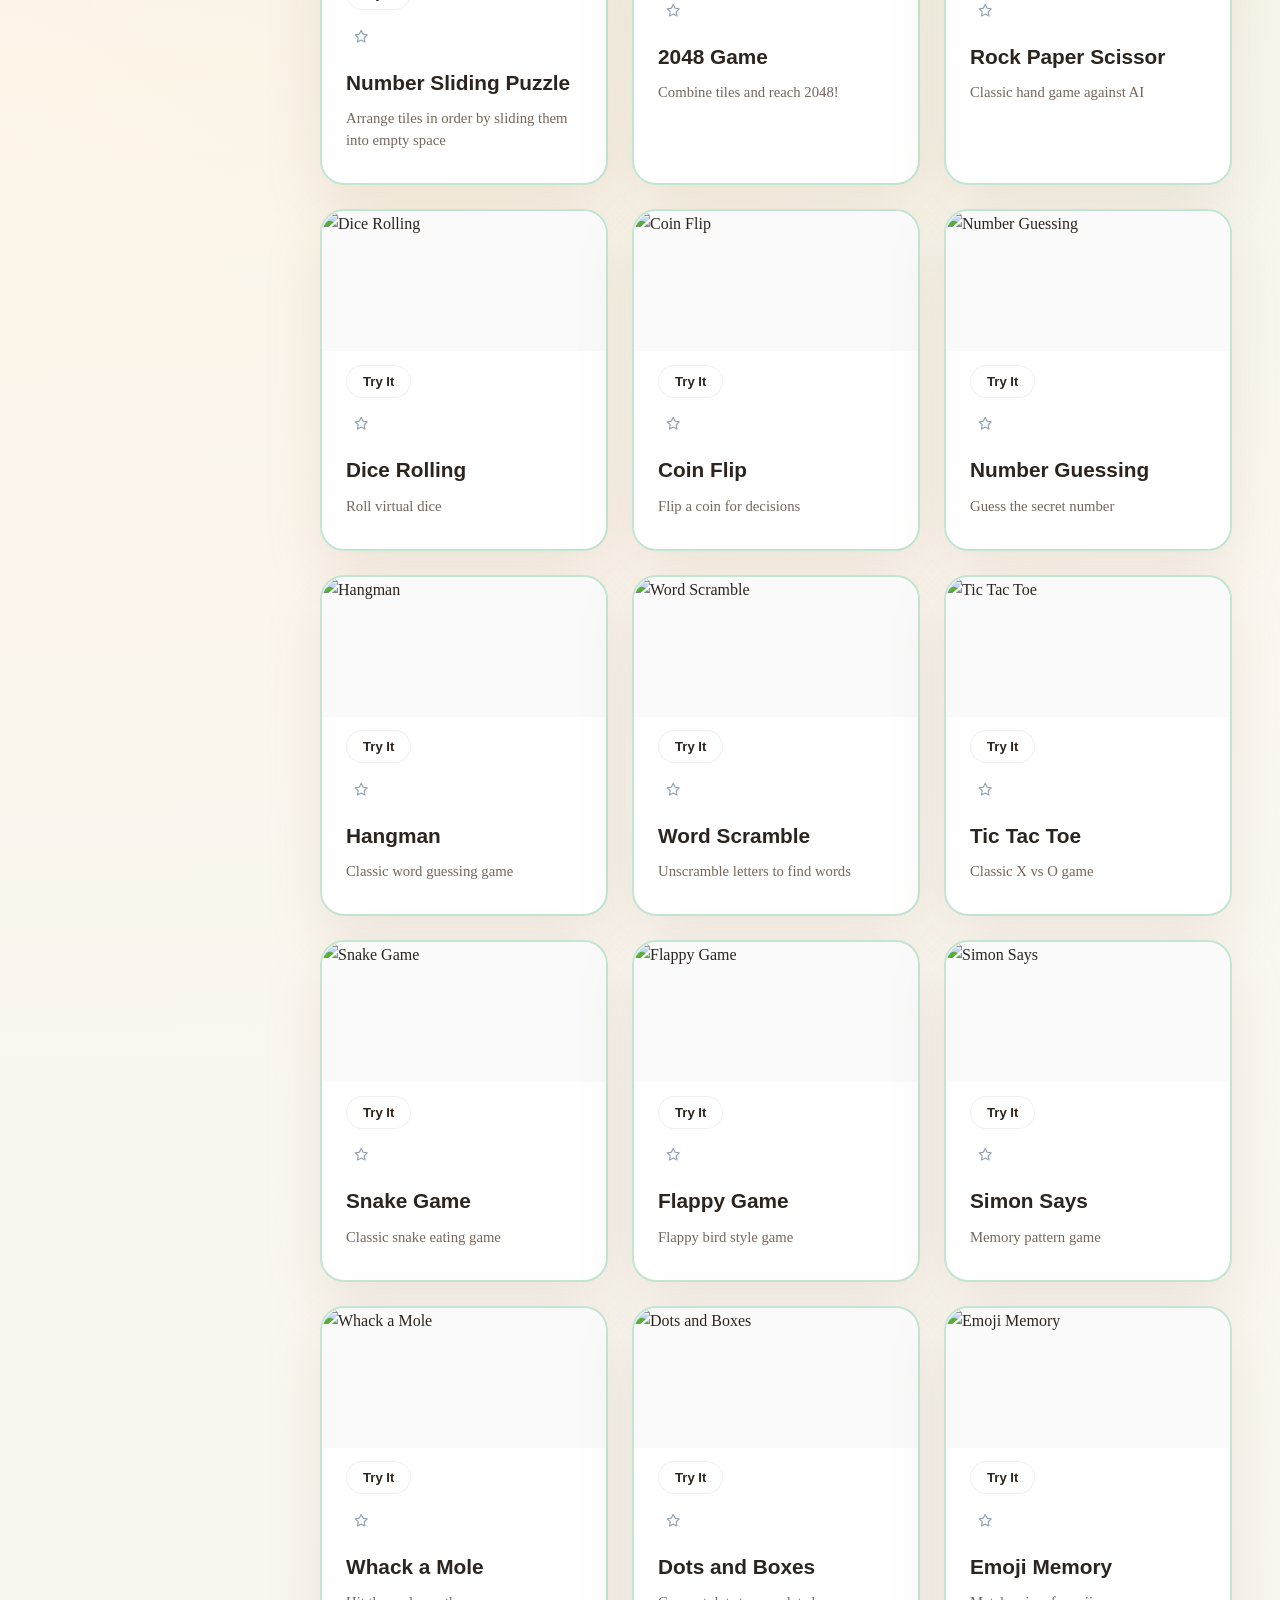
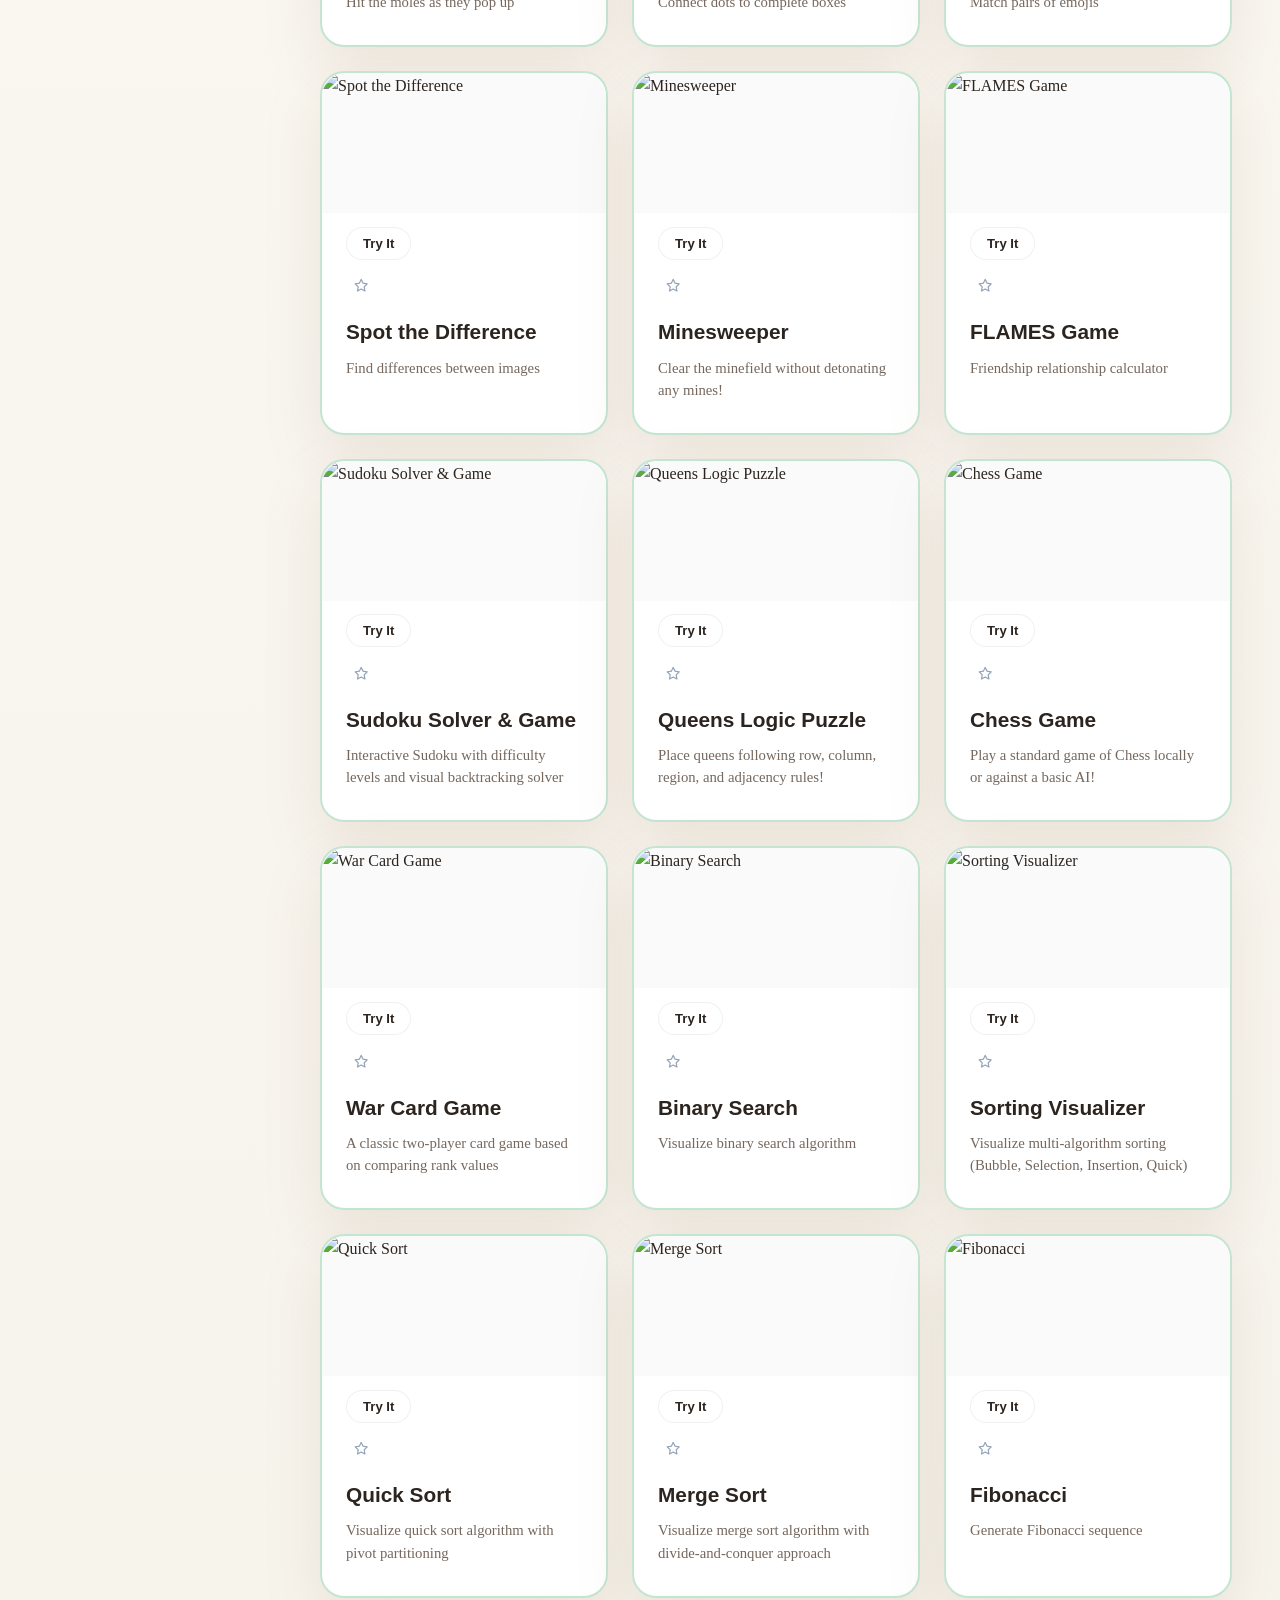
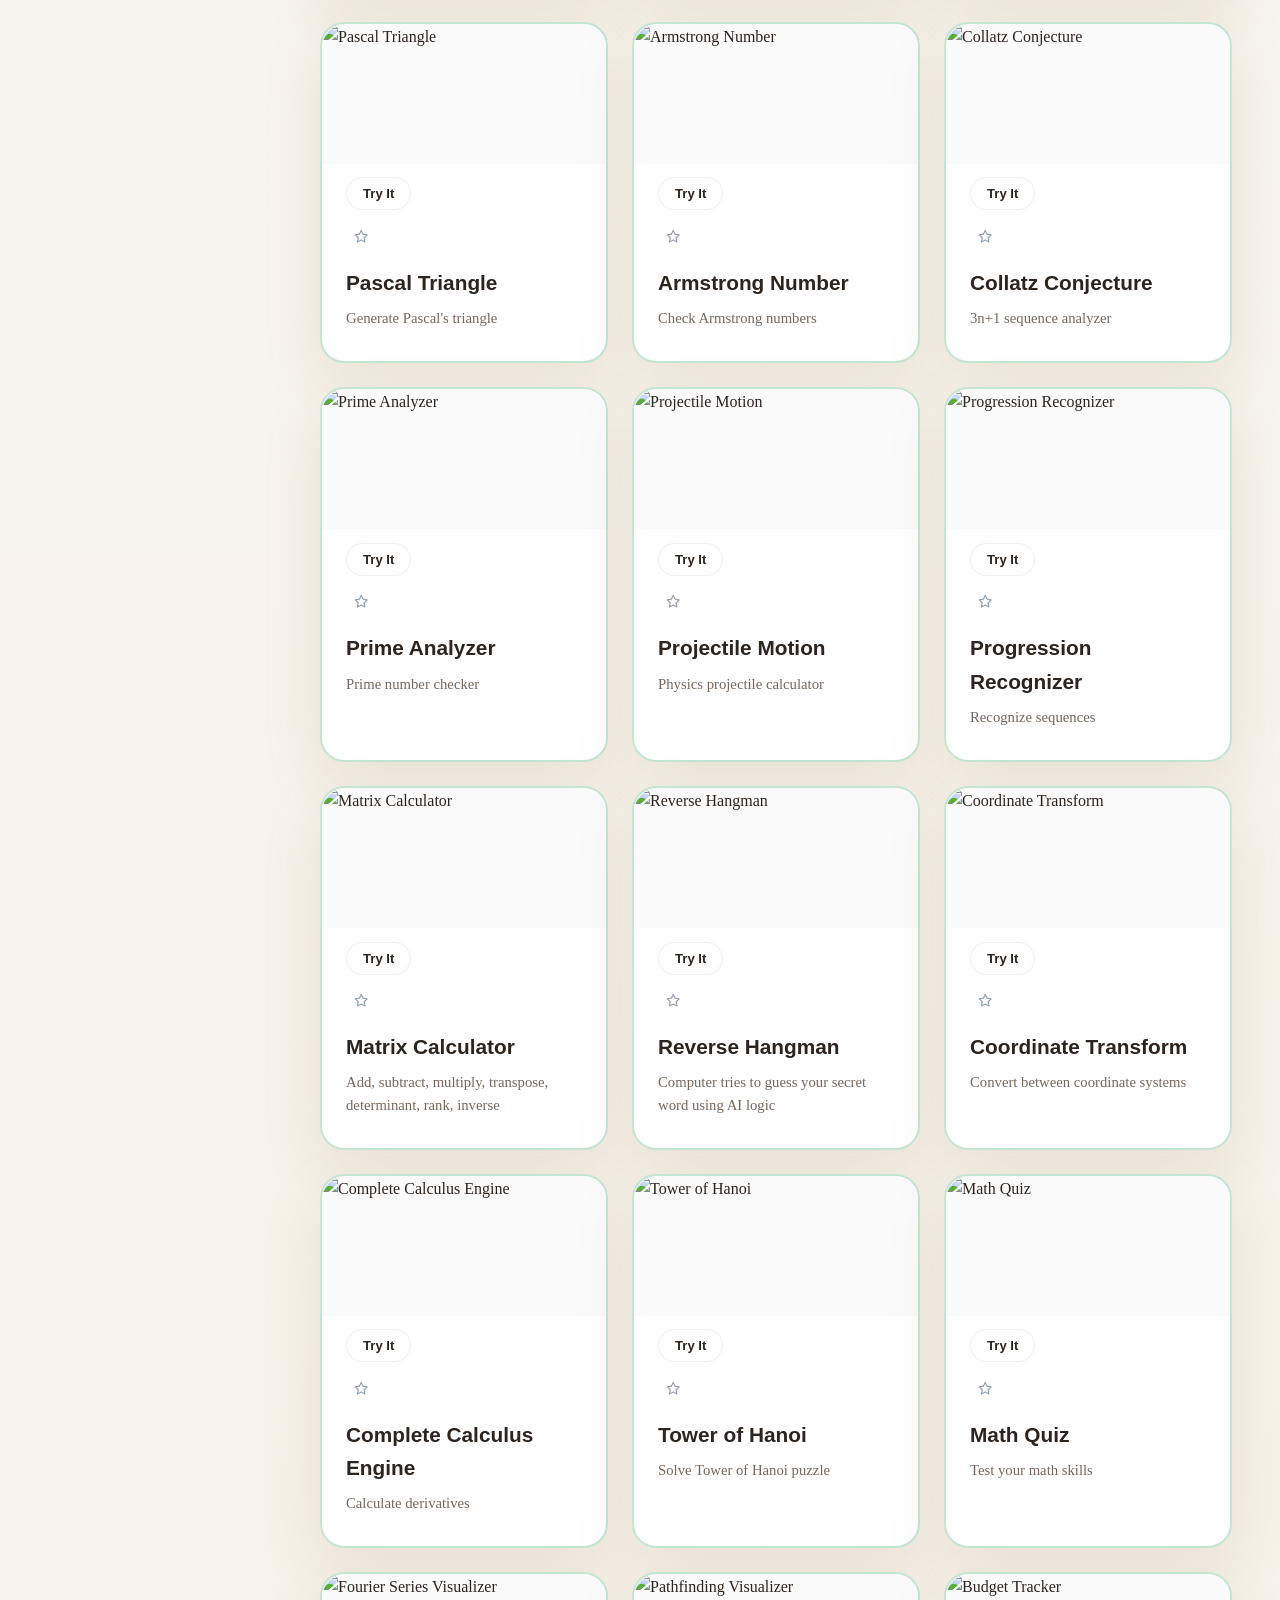
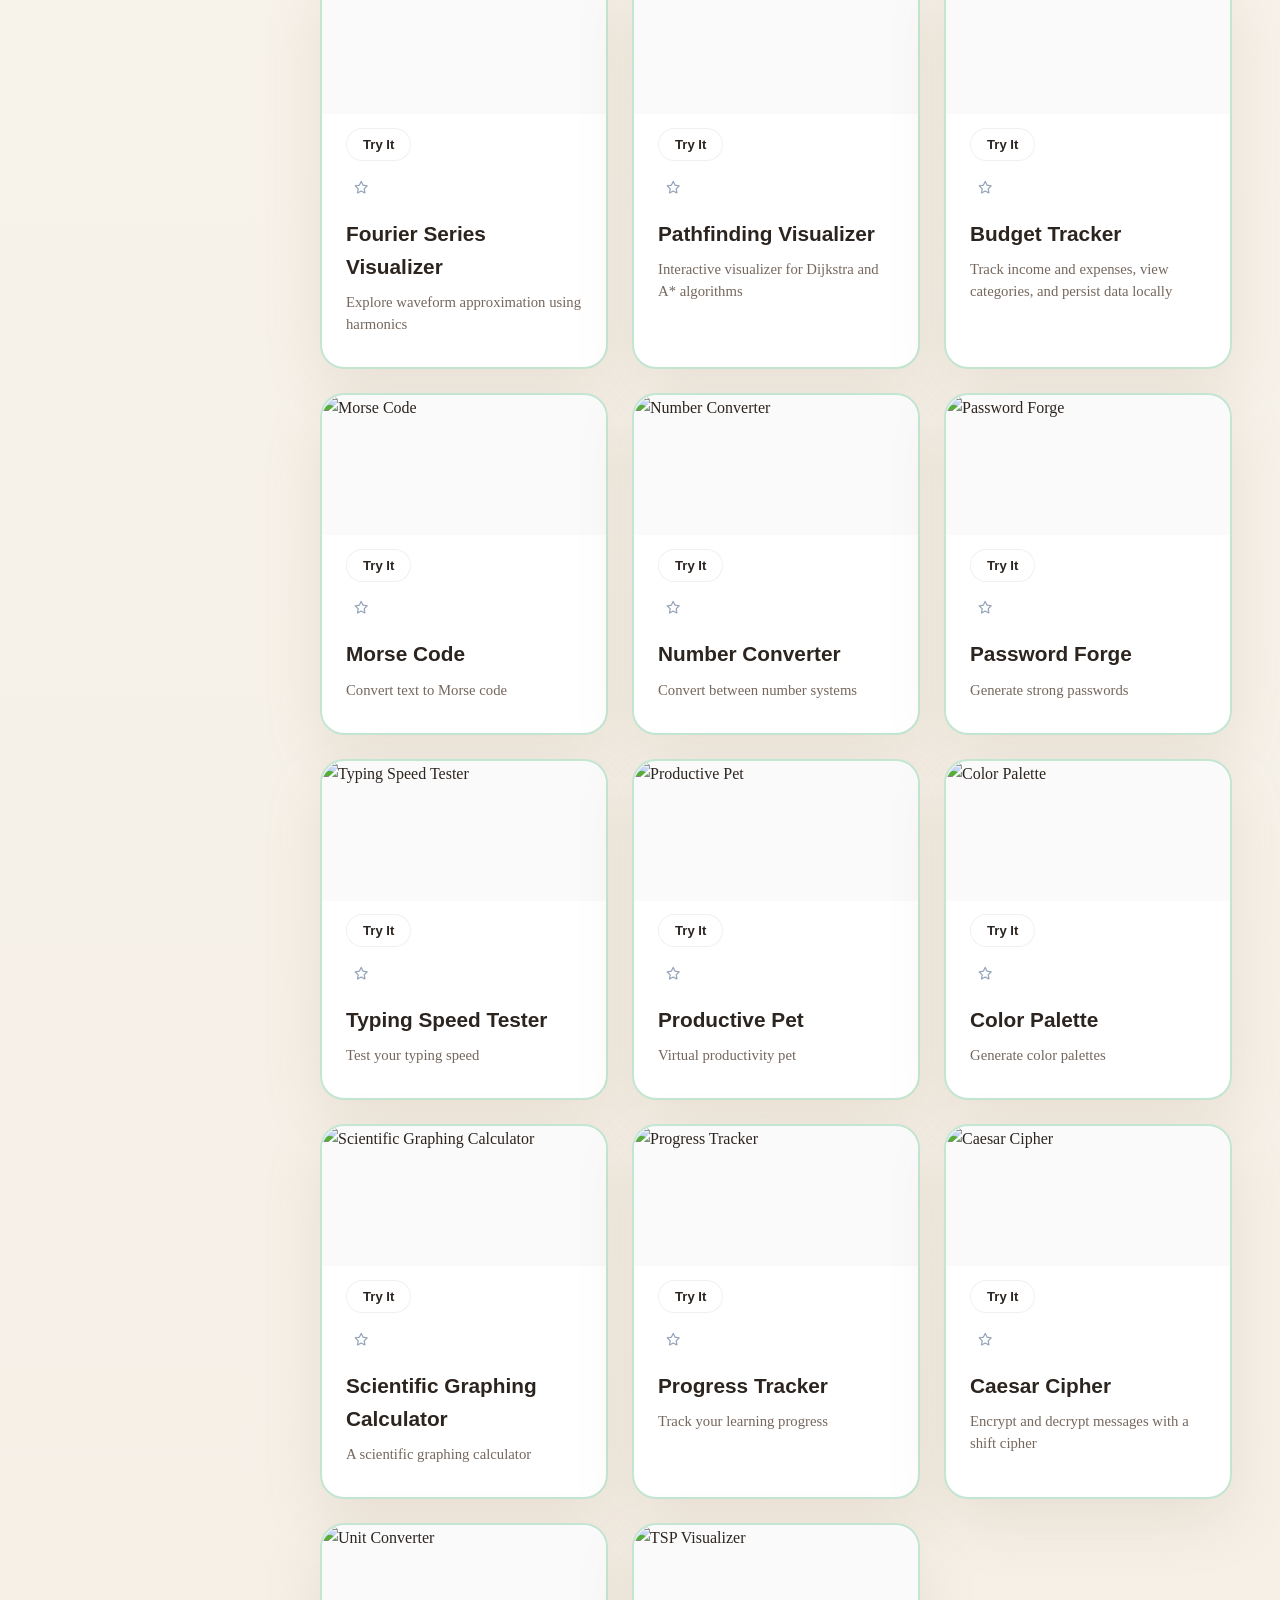
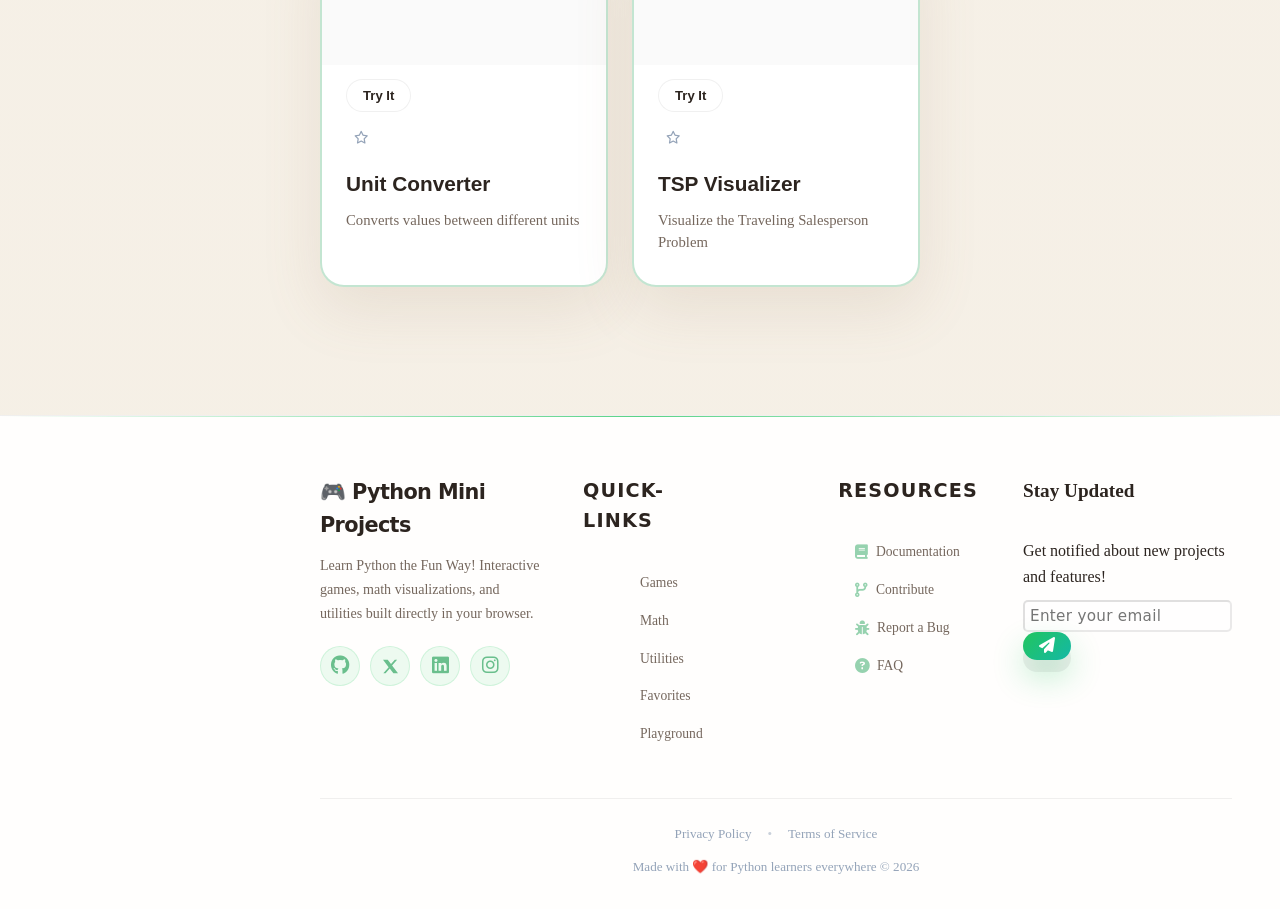
==== commit b4e93f80: "Merge pull request #1991 from Alvi24-hub/main Fix: Removed top bar" ====
--- a/web-app/index.html
+++ b/web-app/index.html
@@ -190,39 +190,6 @@
       <div aria-hidden="true" class="hero-orb hero-orb-three"></div>
 
       <div class="hero-shell">
-        <div class="hero-category-nav">
-
-          <button class="hero-nav-btn active" data-category="all">
-            <i class="fas fa-layer-group"></i>
-            <span>All Projects</span>
-          </button>
-
-          <button class="hero-nav-btn" data-category="games">
-            <i class="fas fa-gamepad"></i>
-            <span>Games</span>
-          </button>
-
-          <button class="hero-nav-btn" data-category="math">
-            <i class="fas fa-calculator"></i>
-            <span>Maths</span>
-          </button>
-
-          <button class="hero-nav-btn" data-category="utilities">
-            <i class="fas fa-wrench"></i>
-            <span>Utilities</span>
-          </button>
-
-          <button class="hero-nav-btn" data-category="favorites">
-            <i class="far fa-star"></i>
-            <span>Favorites</span>
-          </button>
-
-          <button class="hero-nav-btn" data-category="playground">
-            <i class="fas fa-code"></i>
-            <span>Playground</span>
-          </button>
-
-        </div>
         <div class="hero-logo-header">
           <div class="hero-logo-text">
             <span class="hero-logo-py">py</span><span class="hero-logo-mini">.mini</span><span
@@ -603,7 +570,6 @@
   <script defer src="js/projects/color-palette.js"></script>
   <script src="js/projects/caesar-cipher.js"></script>
   <script src="js/projects/matrix-calculator.js"></script>
-  <script defer src="js/projects/number-base-playground.js"></script>
   <script defer src="js/projects/reverse-hangman.js"></script>
   <script defer src="js/projects/unit-converter.js"></script>
   <script defer src="js/projects/fourier-series.js"></script>
@@ -874,13 +840,6 @@
         category: "math",
         desc: "Add, subtract, multiply, transpose, determinant, rank, inverse",
         tags: "math,matrix,algebra,calculator",
-      },
-      {
-        project: "number-base-playground",
-        title: "Number Base Playground",
-        category: "math",
-        desc: "Interactive educational tool for number systems, binary operations, and conversions",
-        tags: "math,binary,conversion,educational,playground",
       },
       {
         project: "reverse-hangman",
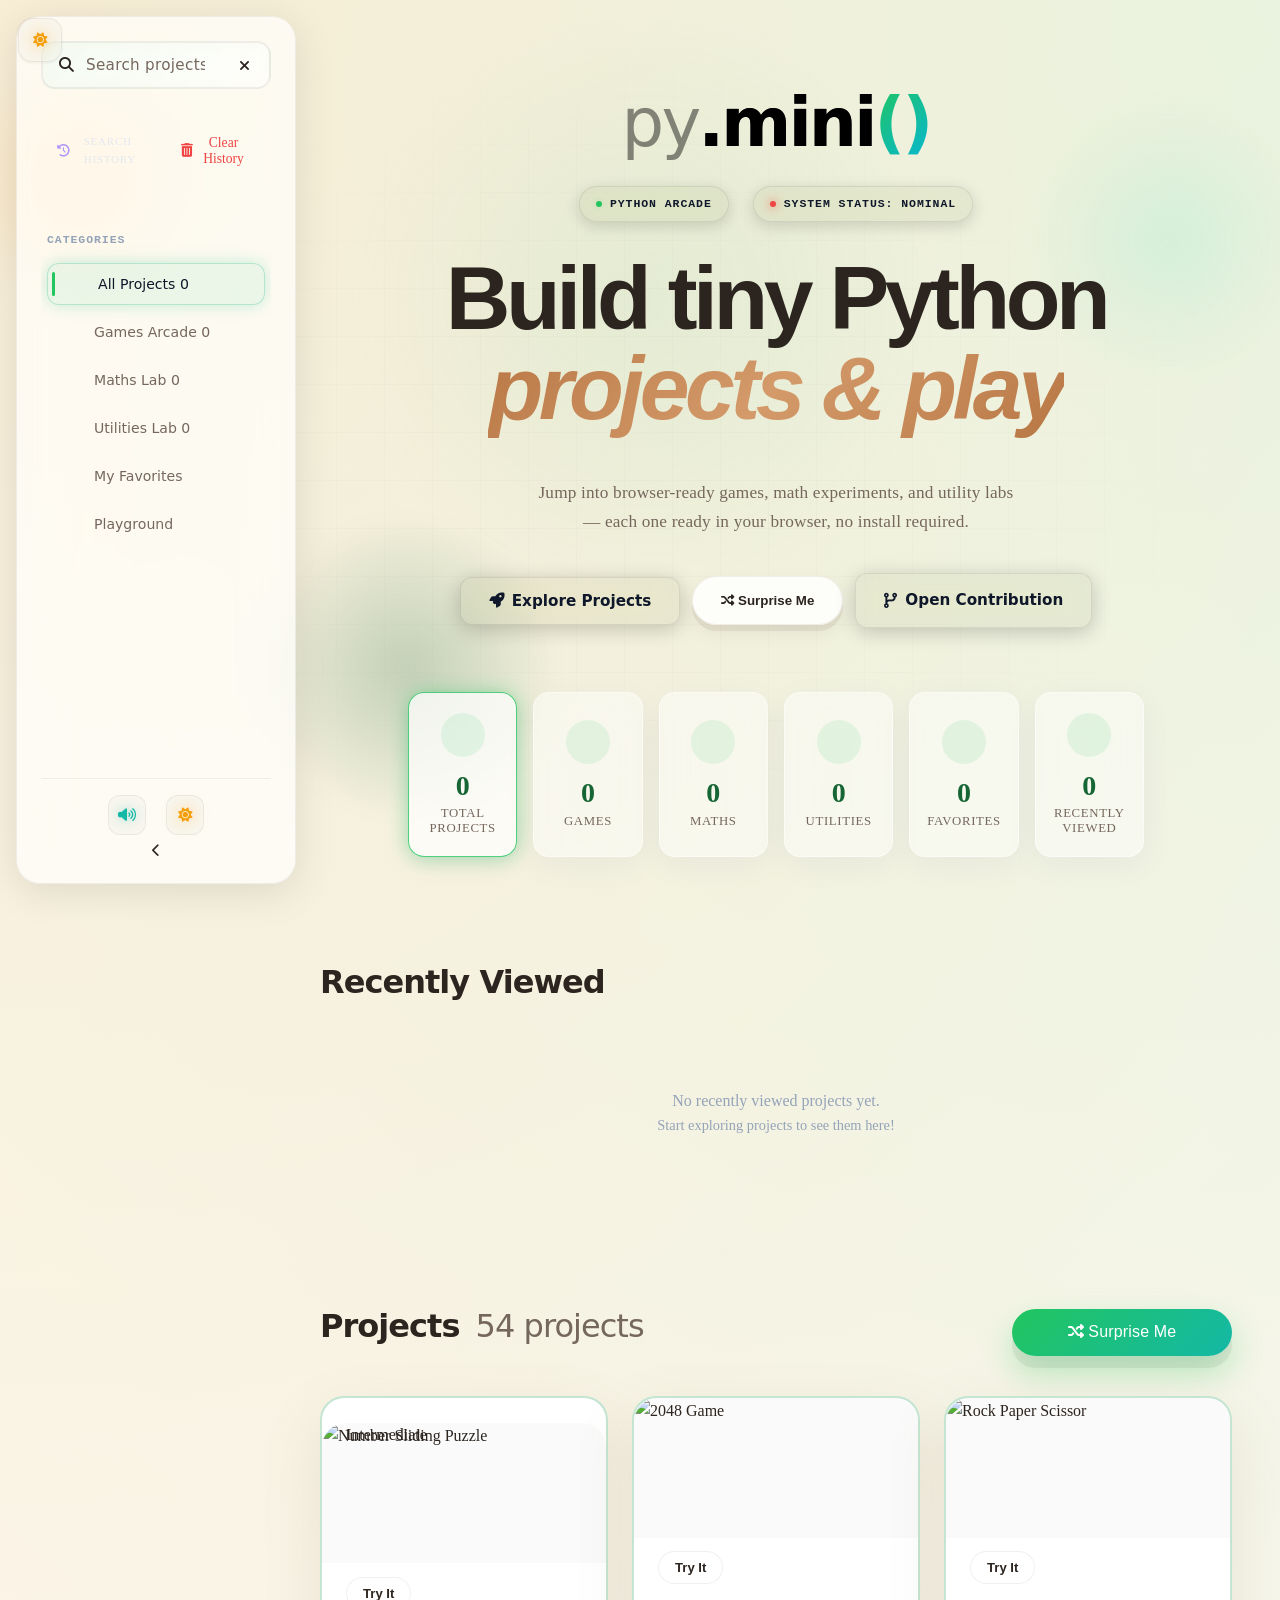
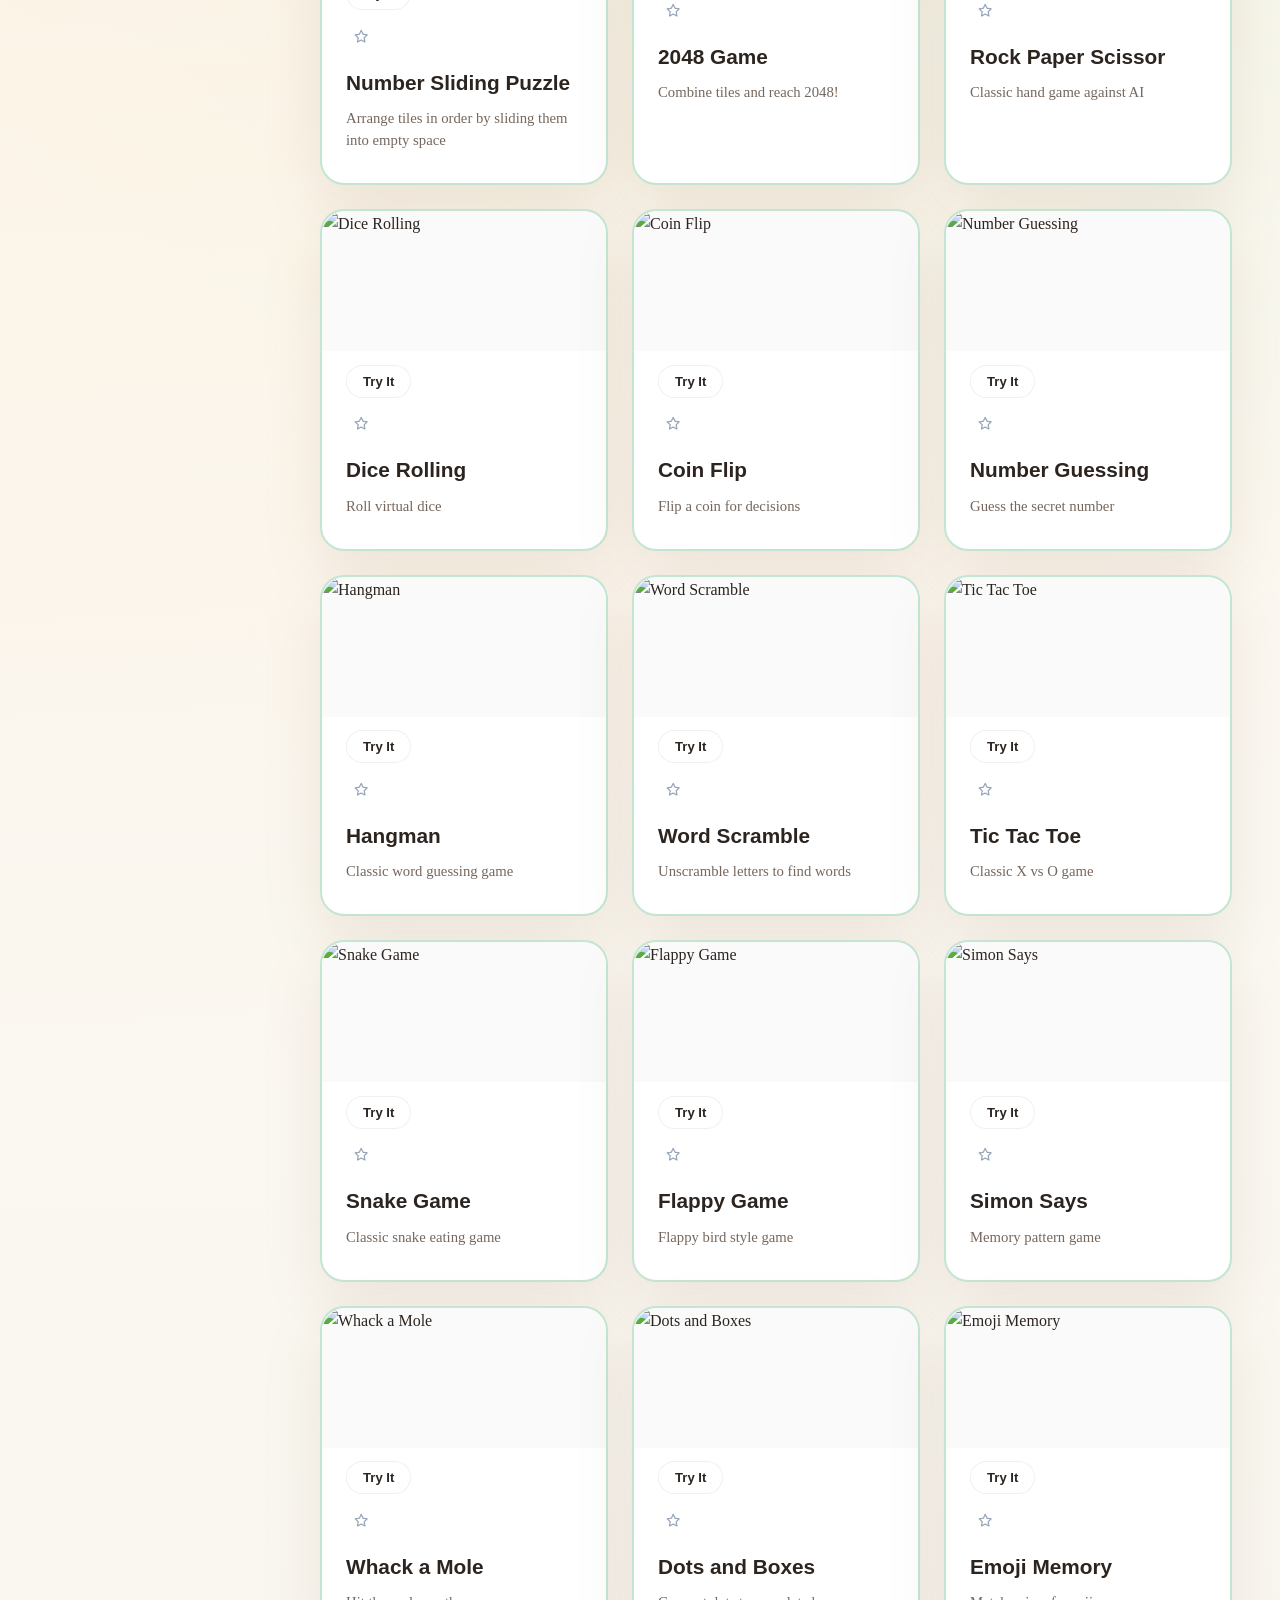
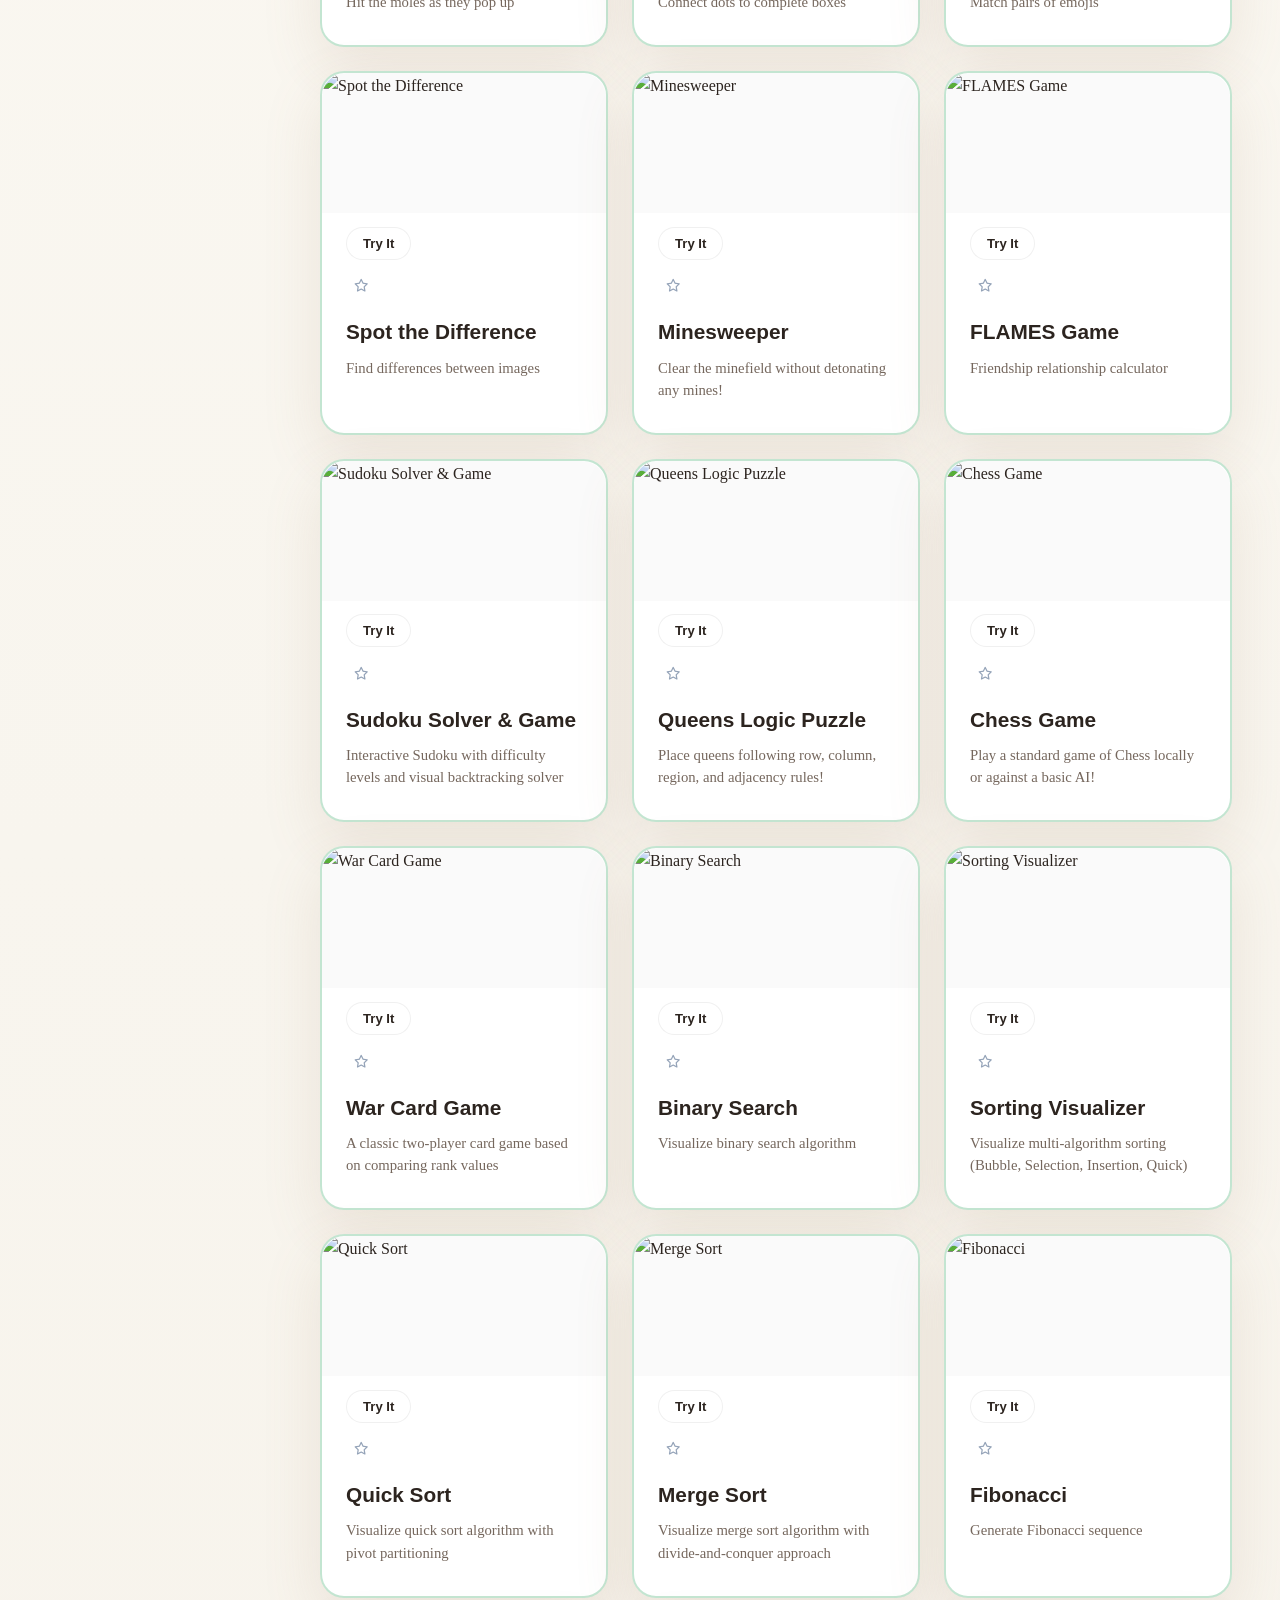
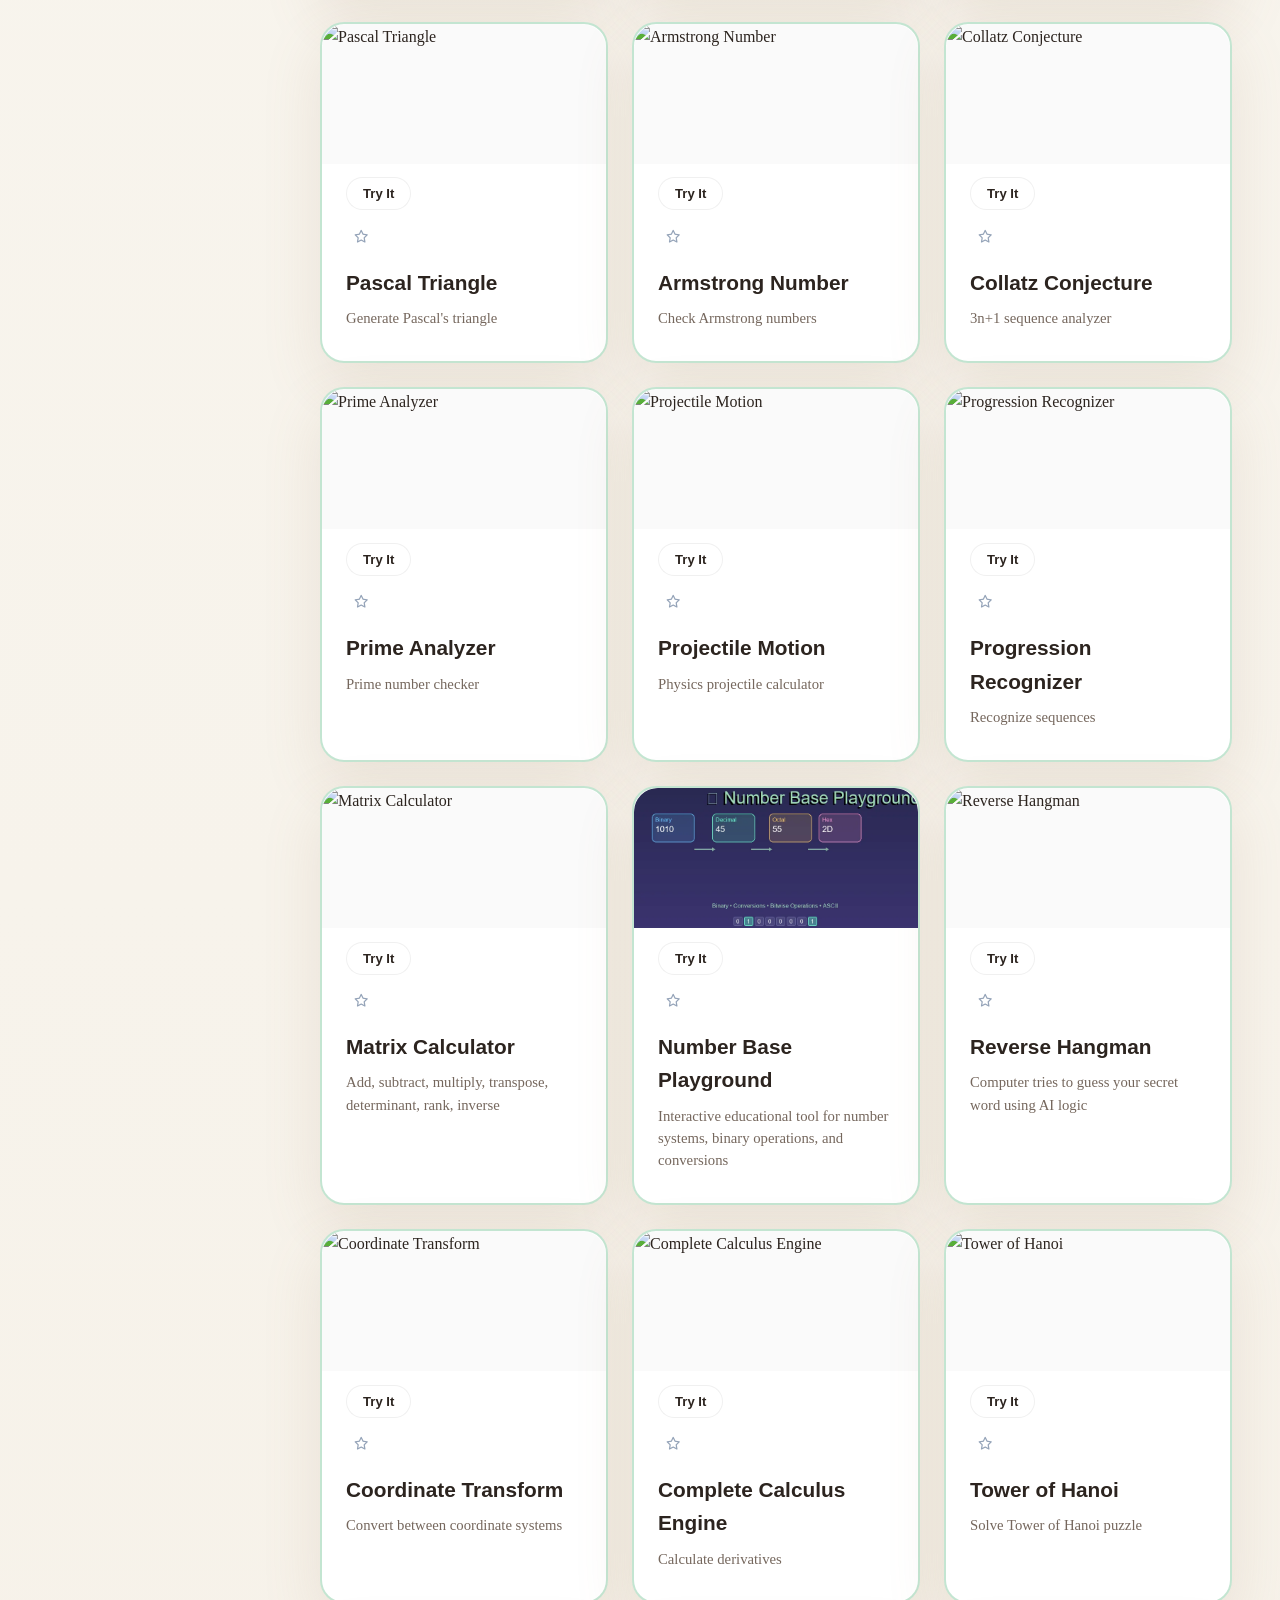
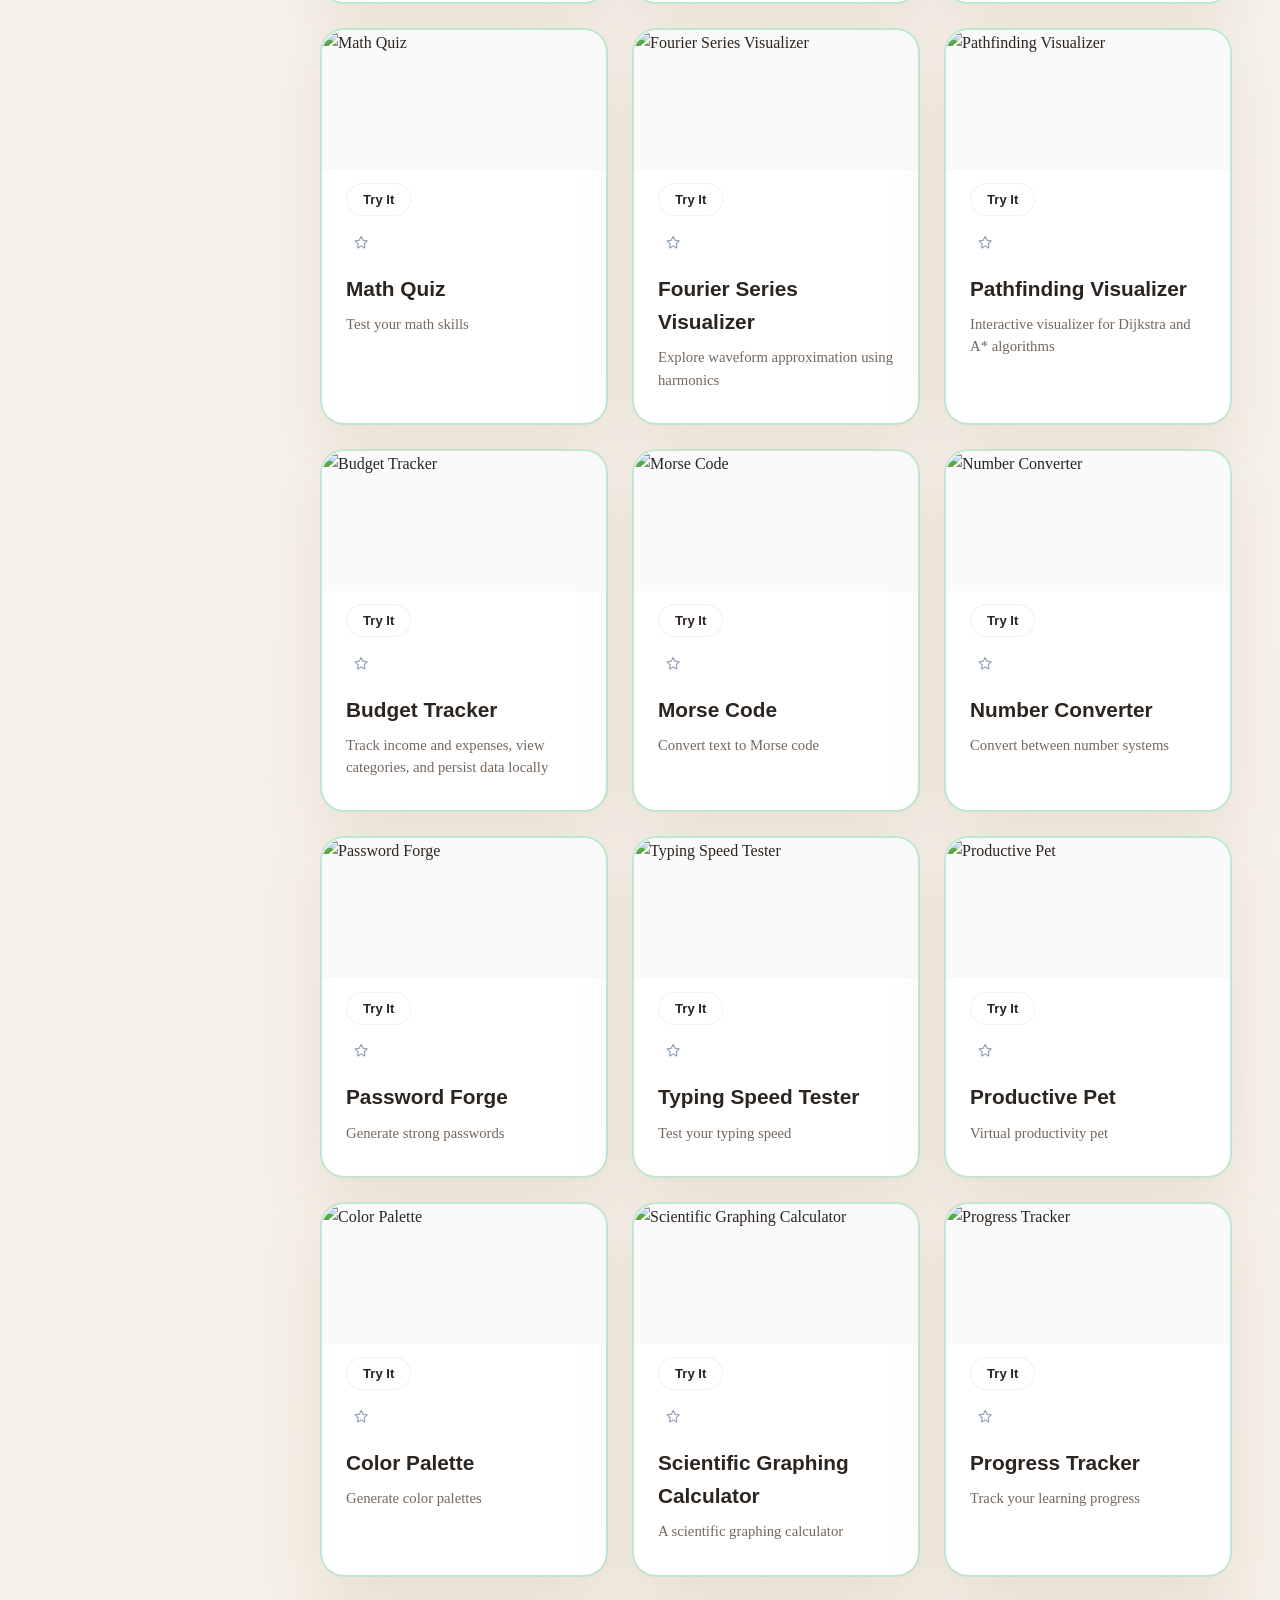
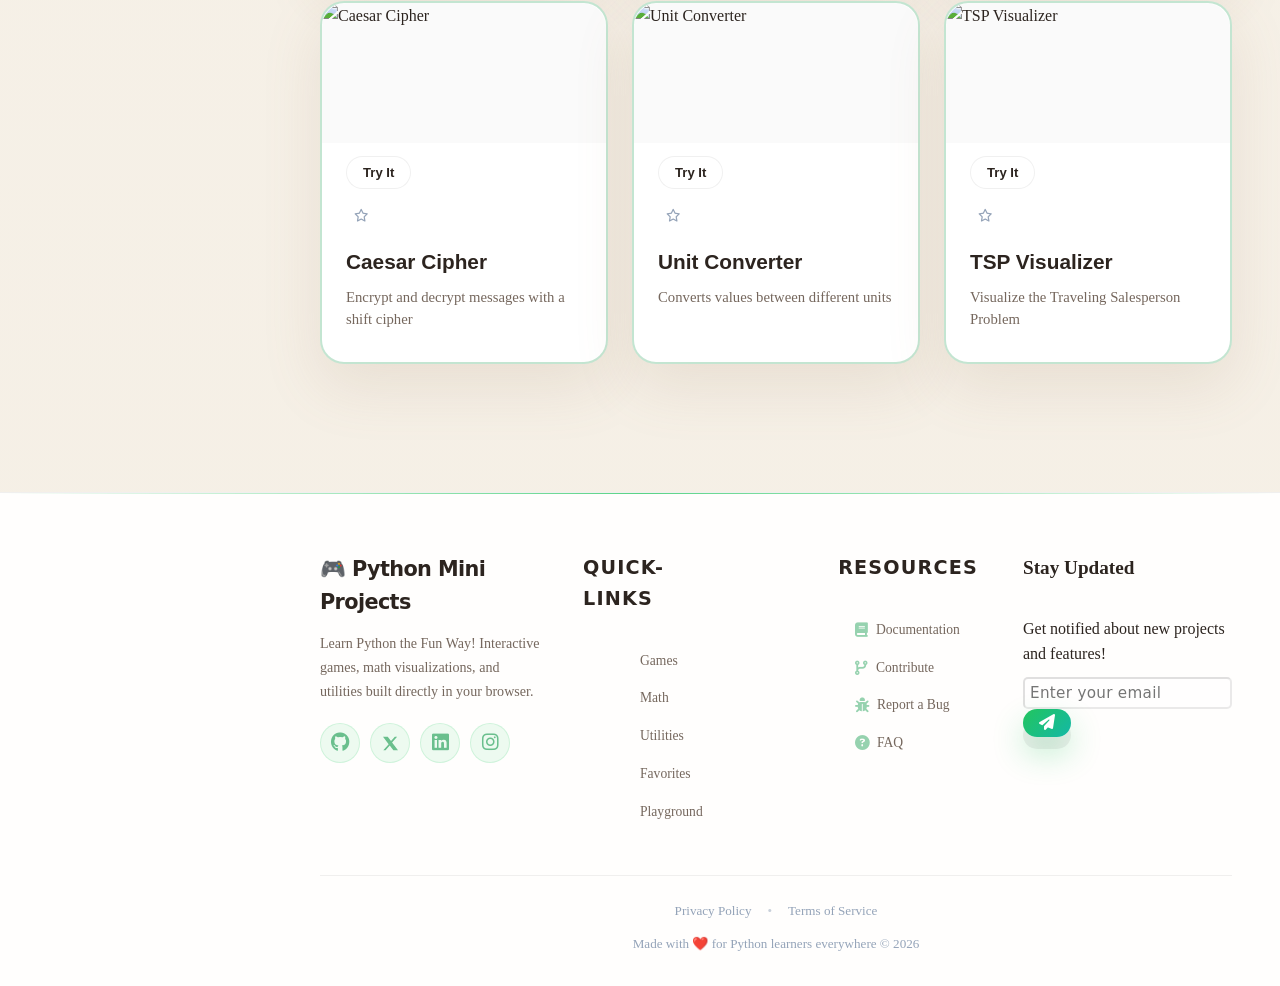
==== commit b27ac572: "Merge pull request #2007 from IshitaPrajapati08/feature/number-base-playground feat: add interactive" ====
--- a/web-app/index.html
+++ b/web-app/index.html
@@ -570,6 +570,7 @@
   <script defer src="js/projects/color-palette.js"></script>
   <script src="js/projects/caesar-cipher.js"></script>
   <script src="js/projects/matrix-calculator.js"></script>
+  <script defer src="js/projects/number-base-playground.js"></script>
   <script defer src="js/projects/reverse-hangman.js"></script>
   <script defer src="js/projects/unit-converter.js"></script>
   <script defer src="js/projects/fourier-series.js"></script>
@@ -840,6 +841,13 @@
         category: "math",
         desc: "Add, subtract, multiply, transpose, determinant, rank, inverse",
         tags: "math,matrix,algebra,calculator",
+      },
+      {
+        project: "number-base-playground",
+        title: "Number Base Playground",
+        category: "math",
+        desc: "Interactive educational tool for number systems, binary operations, and conversions",
+        tags: "math,binary,conversion,educational,playground",
       },
       {
         project: "reverse-hangman",
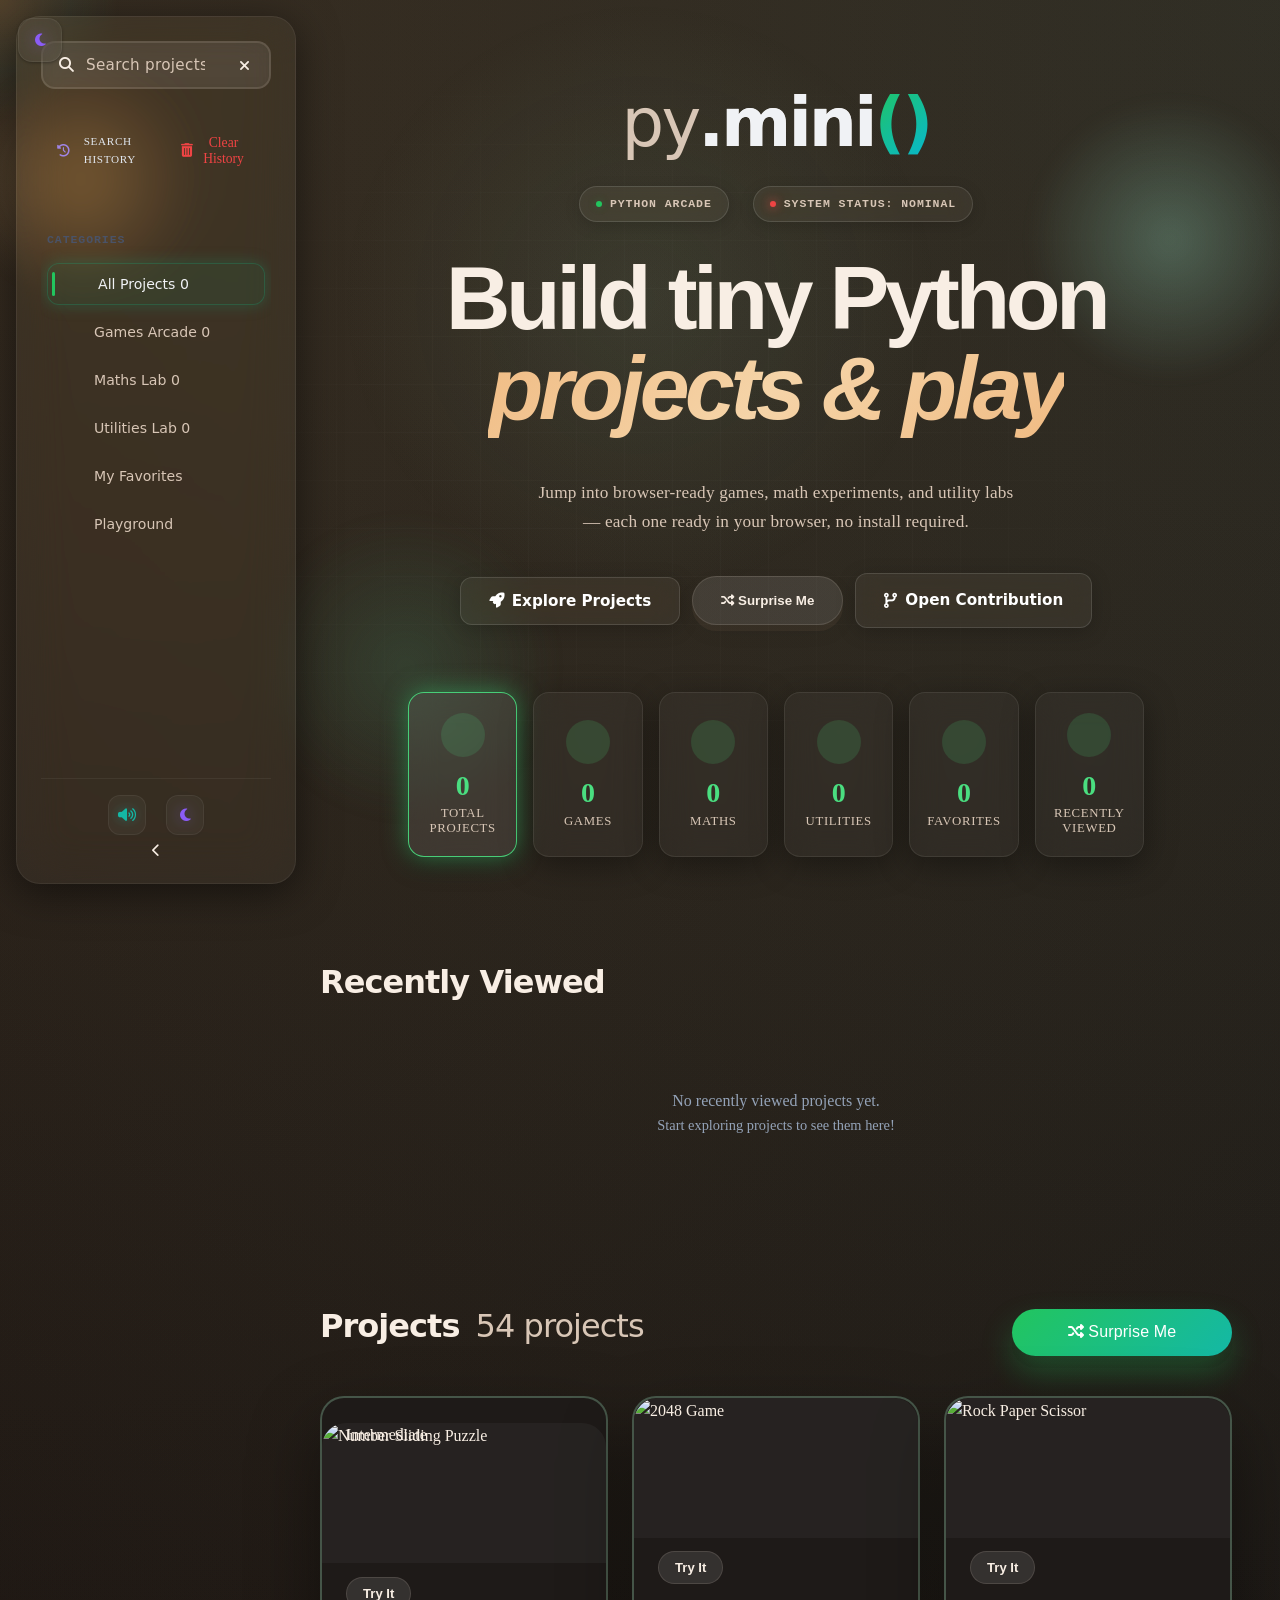
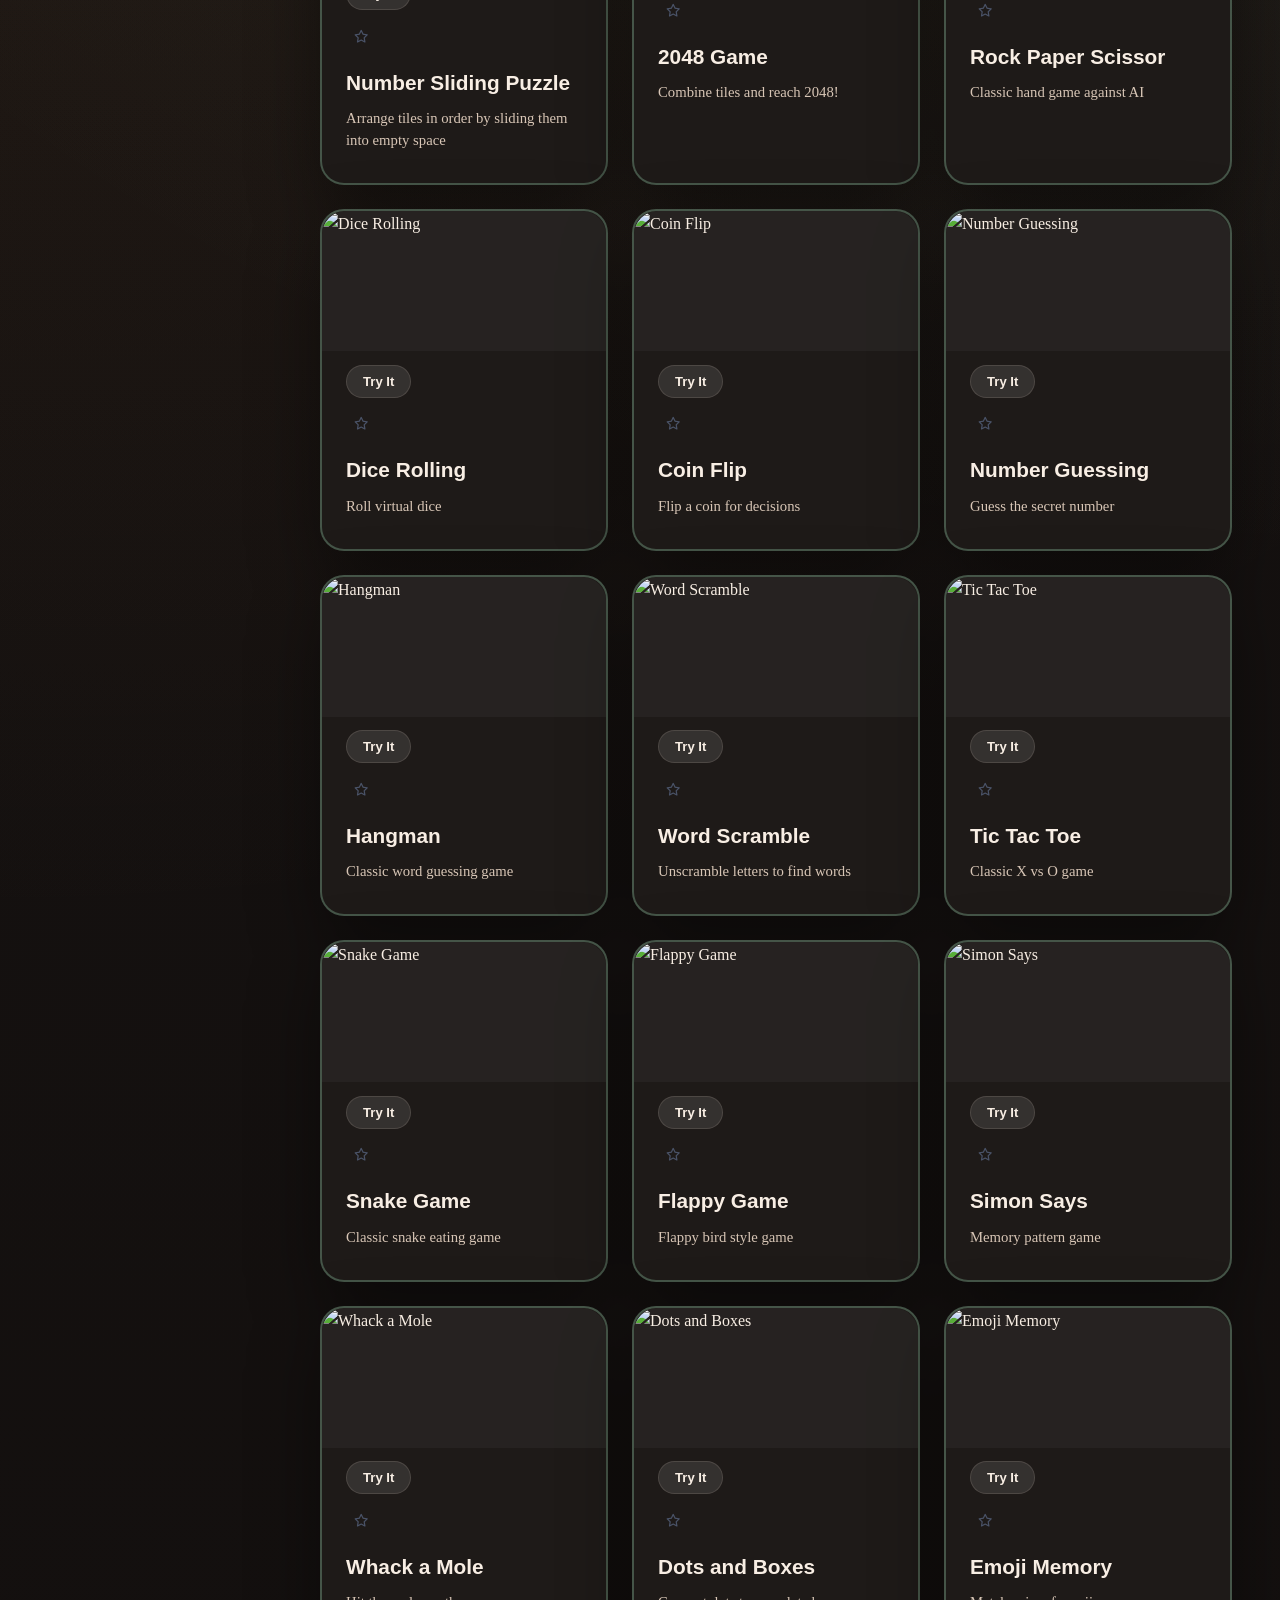
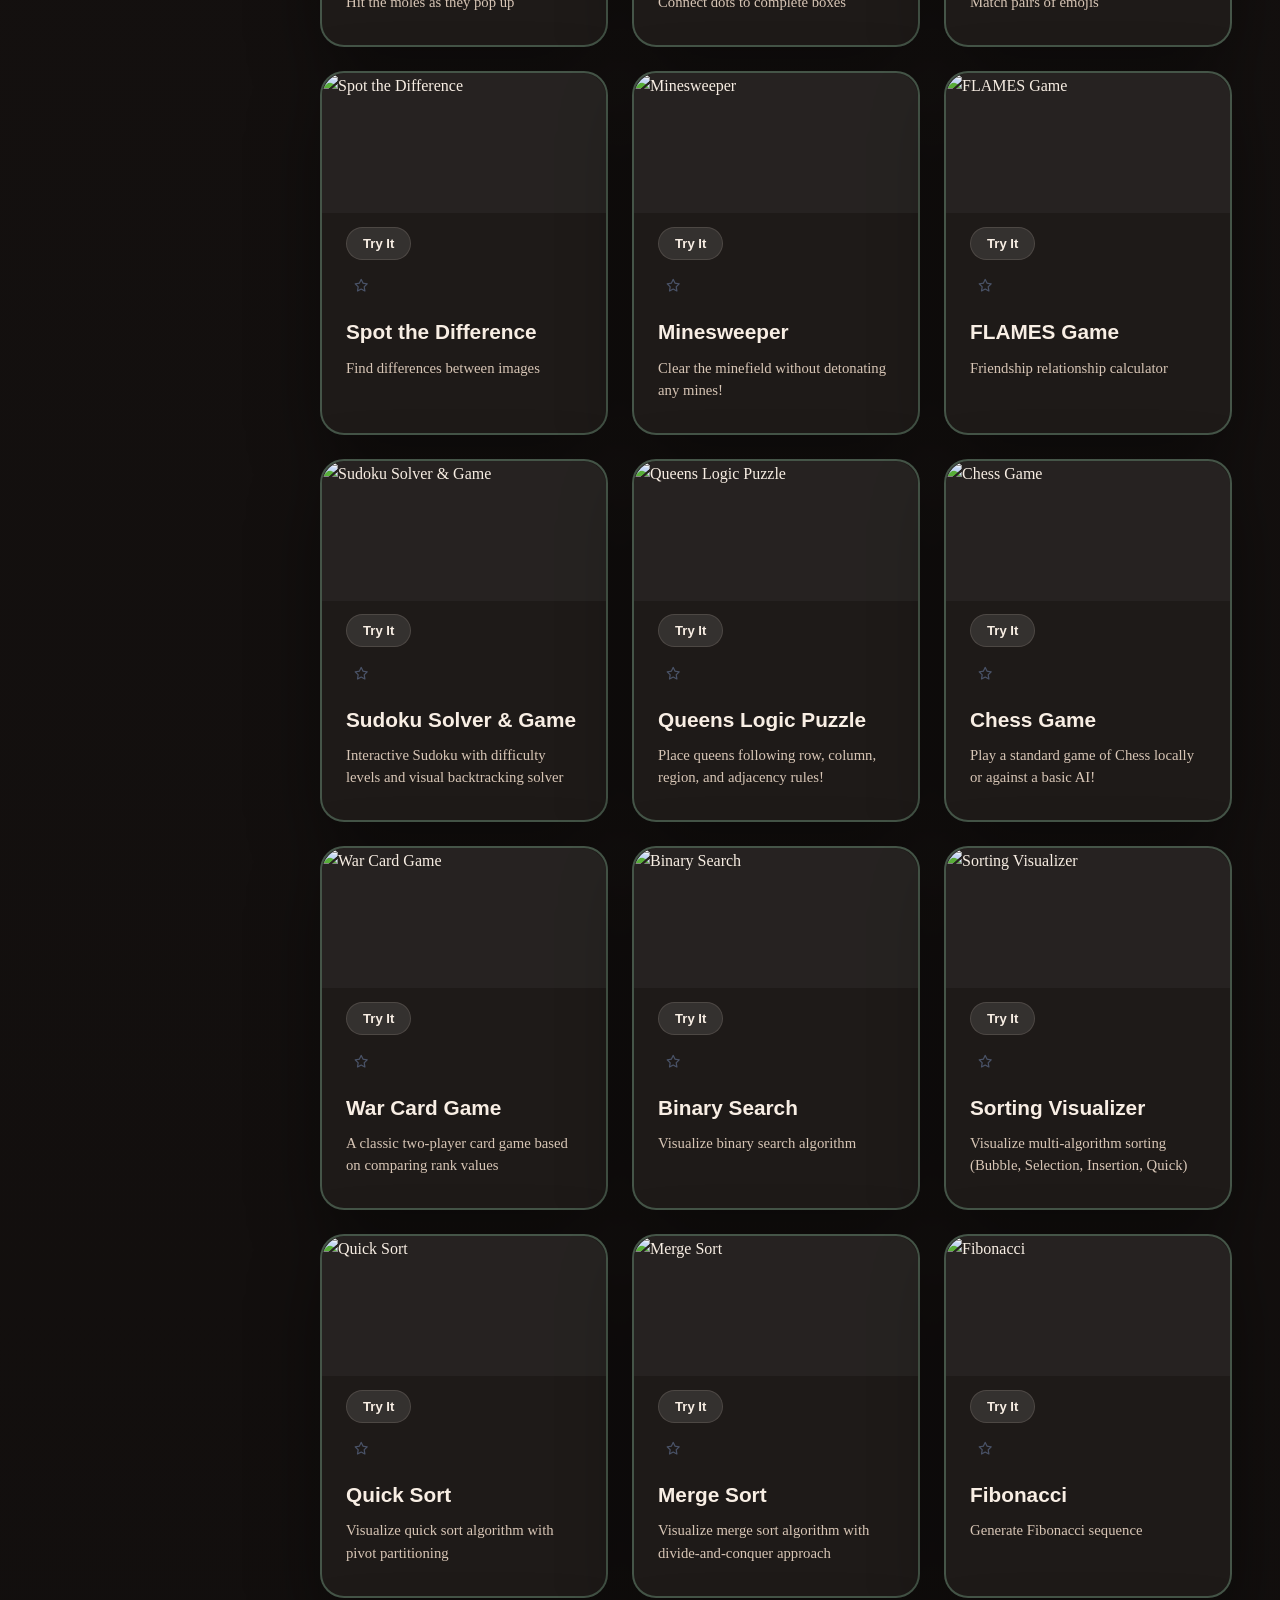
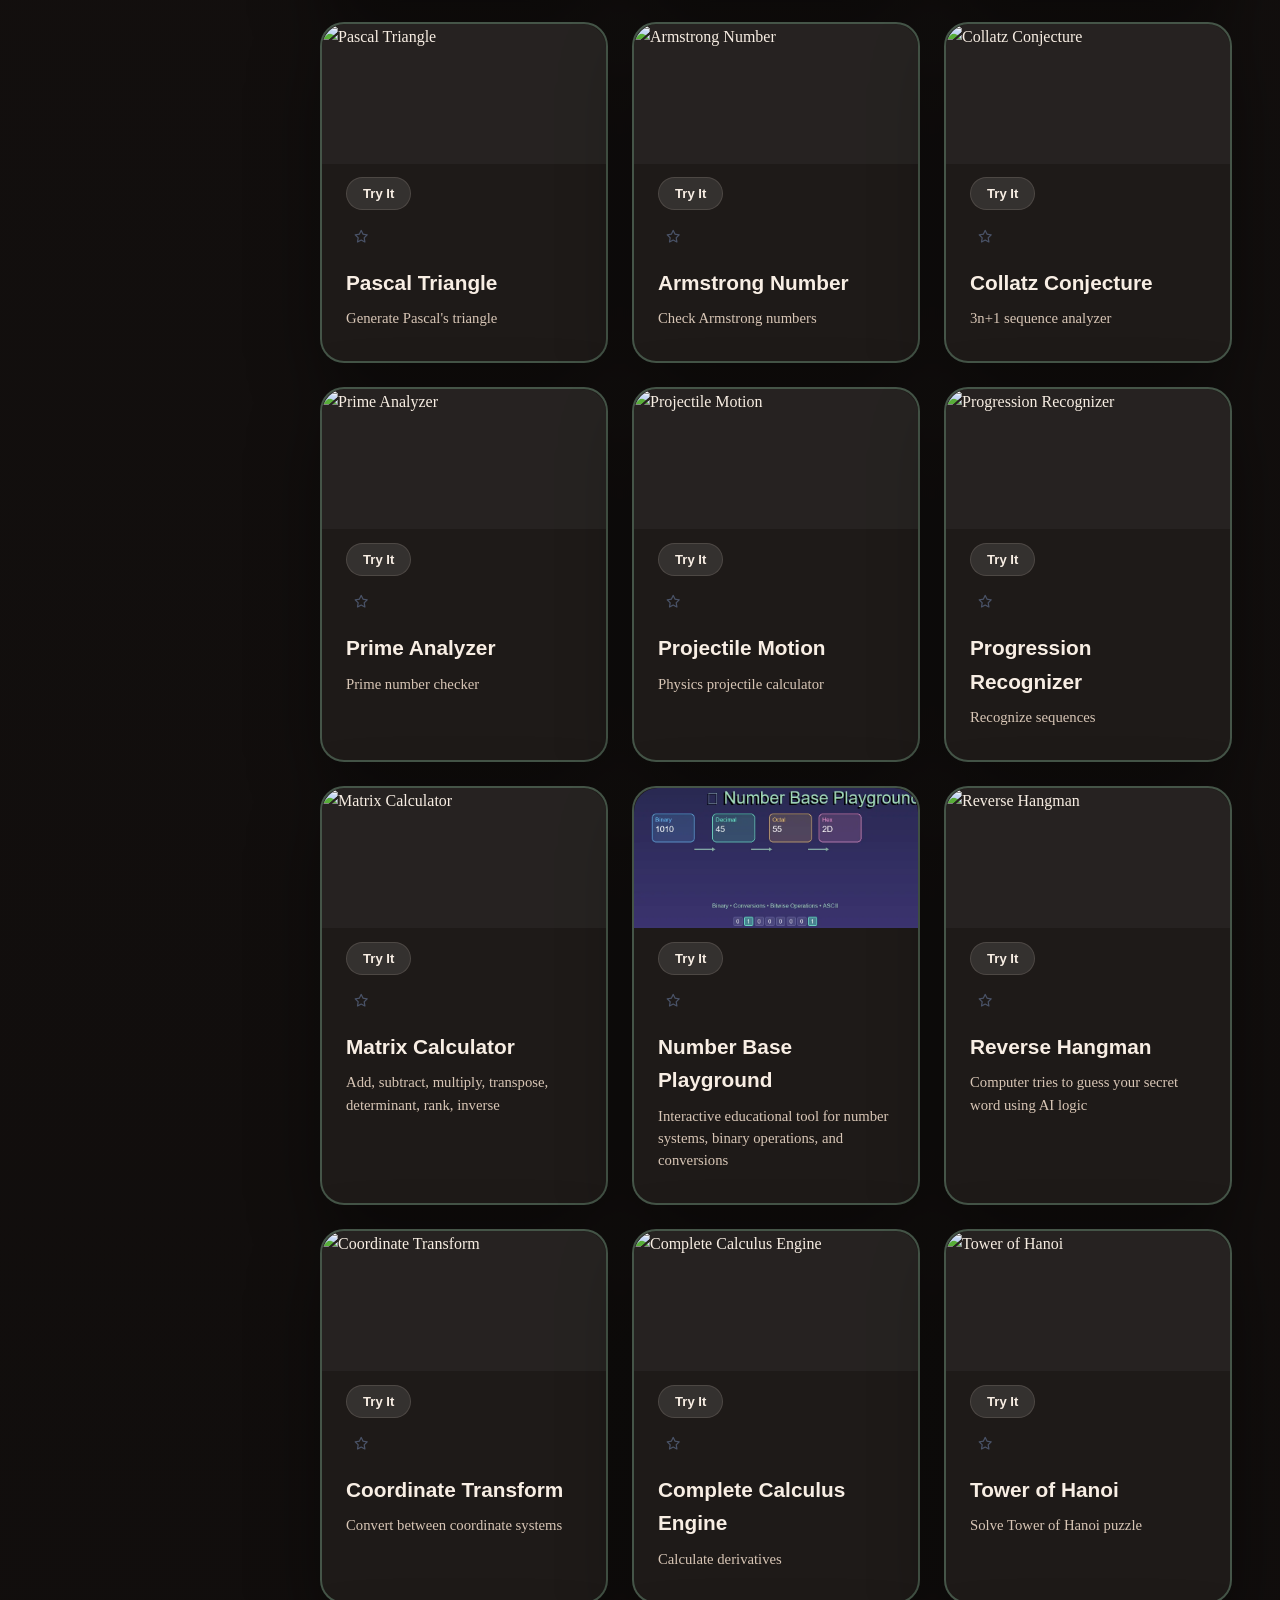
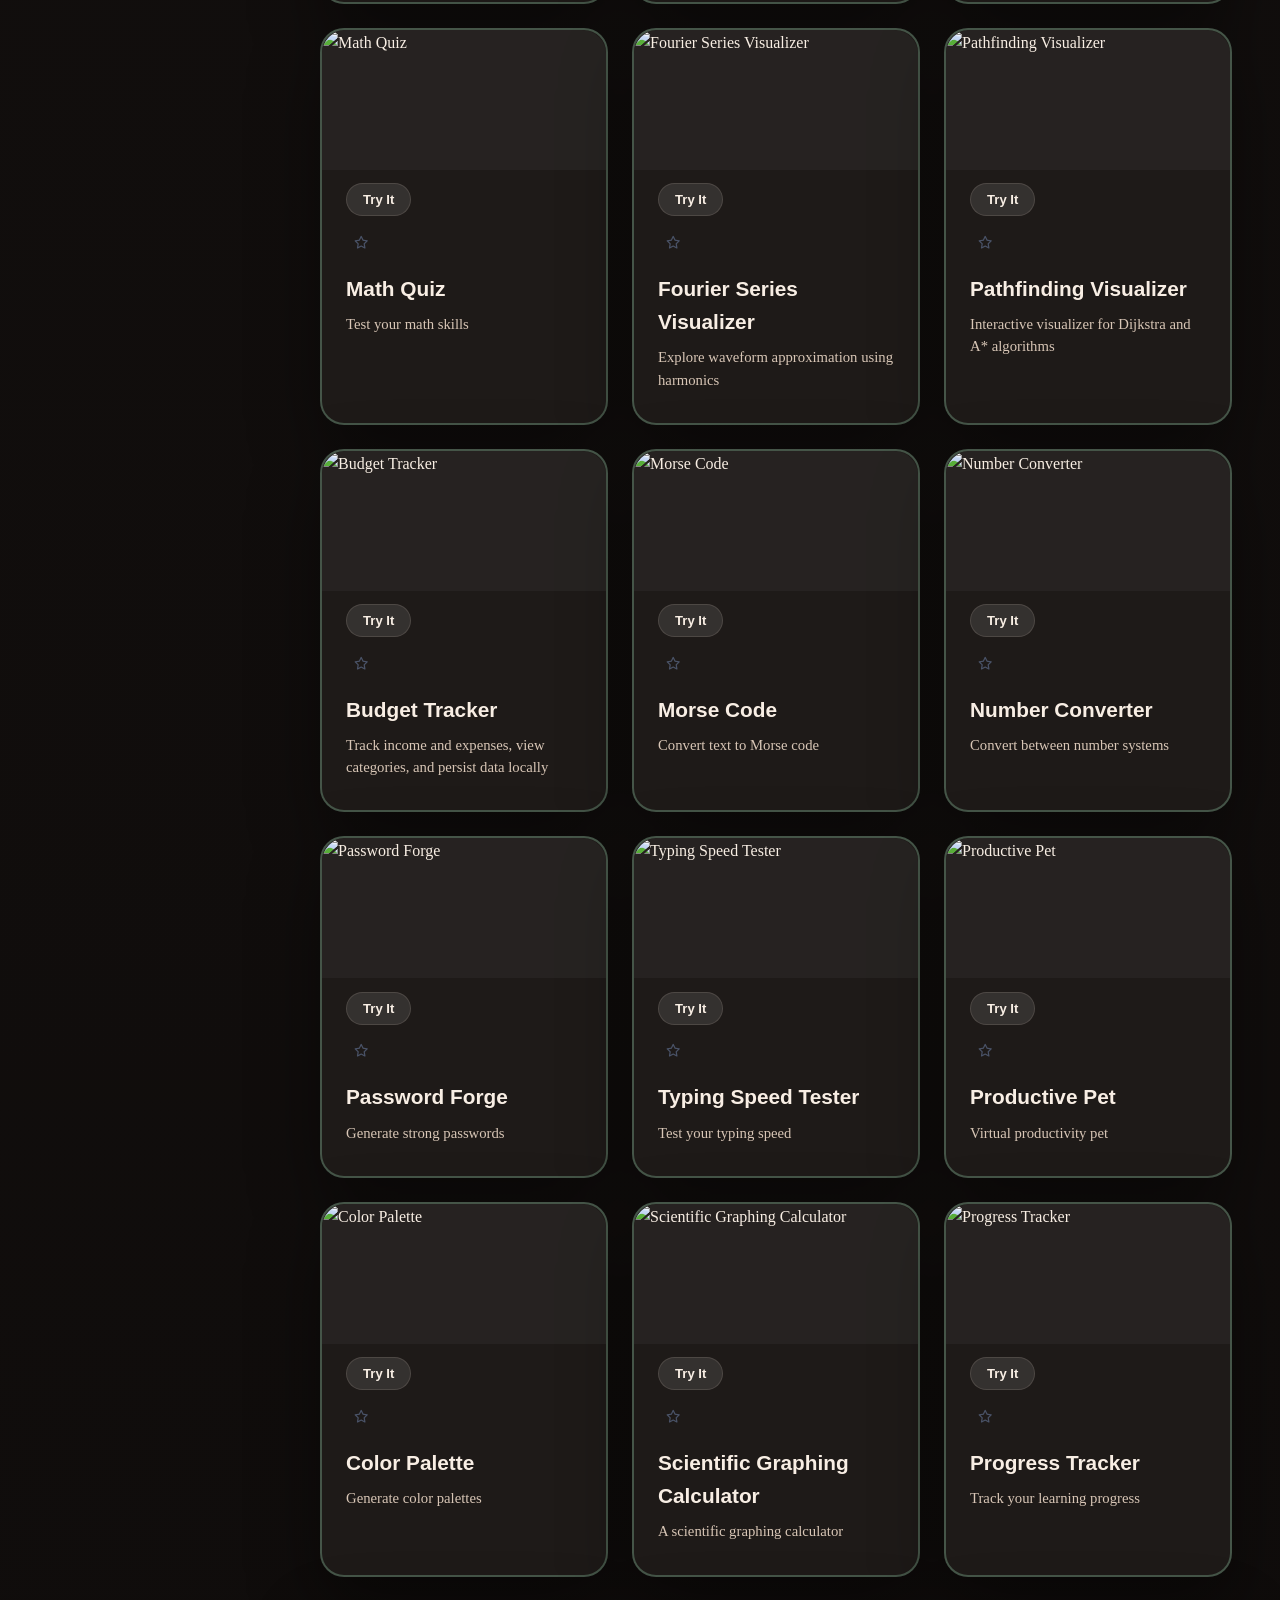
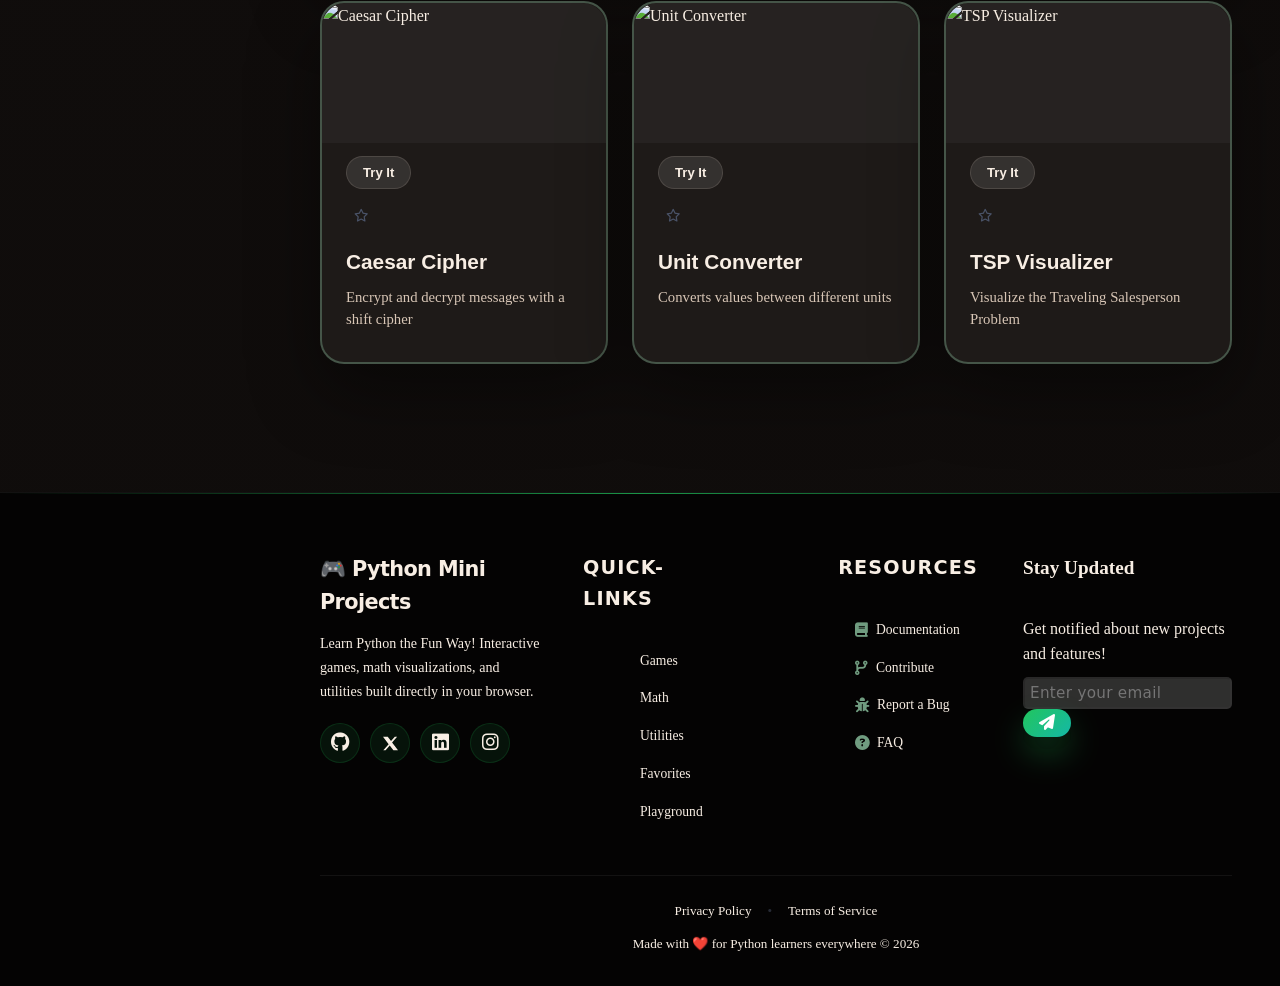
==== commit 1bb0313b: "Merge pull request #1992 from Alvi24-hub/theme/toggle Theme/toggle" ====
--- a/web-app/index.html
+++ b/web-app/index.html
@@ -1238,34 +1238,29 @@
     })();
   </script>
 
-  <!-- THEME TOGGLE -->
-  <script>
-    (function () {
-      const html = document.documentElement;
-      const themeColorMeta = document.getElementById("themeColorMeta");
-      const themeMode = localStorage.getItem("themeMode") || "auto";
-      let theme = localStorage.getItem("theme");
-
-      function getSystemTheme() {
-        return window.matchMedia("(prefers-color-scheme: dark)").matches ? "dark" : "light";
-      }
-
-      if (themeMode === "auto") {
-        theme = getSystemTheme();
-      } else if (themeMode === "light" || themeMode === "dark") {
-        theme = themeMode;
-      } else {
-        theme = theme === "light" || theme === "dark" ? theme : "dark";
-      }
-
-      html.setAttribute("data-theme", theme);
-      if (themeColorMeta) {
-        themeColorMeta.setAttribute(
-          "content",
-          theme === "light" ? "#f4f6f9" : "#0c0f1a"
-        );
-      }
-
+  <!-- THEME TOGGLE - FIXED -->
+<script>
+  (function () {
+    const html = document.documentElement;
+    const themeColorMeta = document.getElementById("themeColorMeta");
+    
+    // Get saved theme or default to dark
+    let savedTheme = localStorage.getItem("theme");
+    if (!savedTheme || (savedTheme !== "light" && savedTheme !== "dark")) {
+      savedTheme = "dark";
+    }
+    
+    // Apply theme
+    html.setAttribute("data-theme", savedTheme);
+    if (themeColorMeta) {
+      themeColorMeta.setAttribute(
+        "content",
+        savedTheme === "light" ? "#f4f6f9" : "#0c0f1a"
+      );
+    }
+
+    // Update all theme toggle icons
+    function updateThemeIcons(theme) {
       const themeToggles = document.querySelectorAll(".theme-toggle");
       themeToggles.forEach((toggle) => {
         const icon = toggle.querySelector("i");
@@ -1279,9 +1274,36 @@
           }
         }
       });
-    })();
-  </script>
-
+    }
+
+    // Initial icon update
+    updateThemeIcons(savedTheme);
+
+    // Theme toggle click handlers
+    const themeToggles = document.querySelectorAll(".theme-toggle");
+    themeToggles.forEach((toggle) => {
+      toggle.addEventListener("click", function (e) {
+        e.preventDefault();
+        const currentTheme = html.getAttribute("data-theme");
+        const newTheme = currentTheme === "light" ? "dark" : "light";
+        
+        html.setAttribute("data-theme", newTheme);
+        localStorage.setItem("theme", newTheme);
+        
+        if (themeColorMeta) {
+          themeColorMeta.setAttribute(
+            "content",
+            newTheme === "light" ? "#f4f6f9" : "#0c0f1a"
+          );
+        }
+        
+        updateThemeIcons(newTheme);
+      });
+    });
+
+    console.log("✅ Theme toggle fixed. Current theme:", savedTheme);
+  })();
+</script>
 
   <script>
     // FIX 1: Add missing toPascalCase function
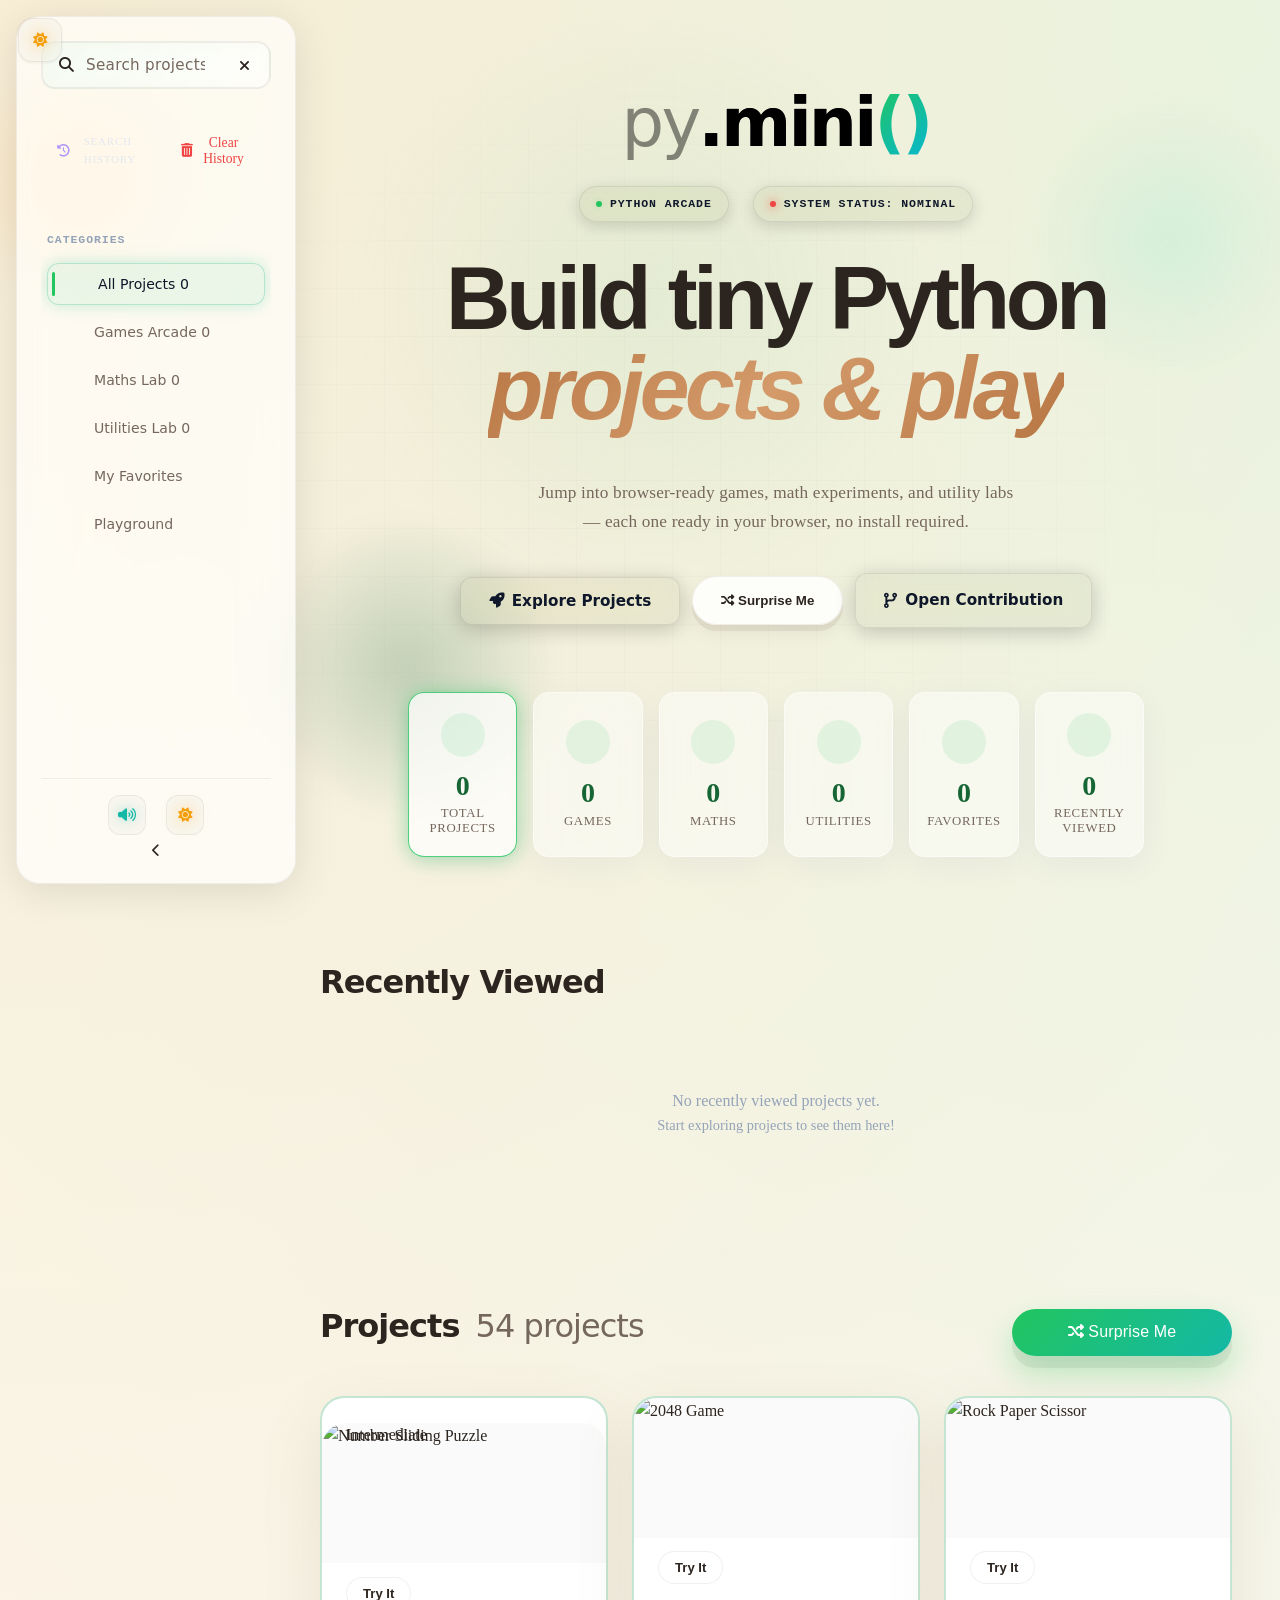
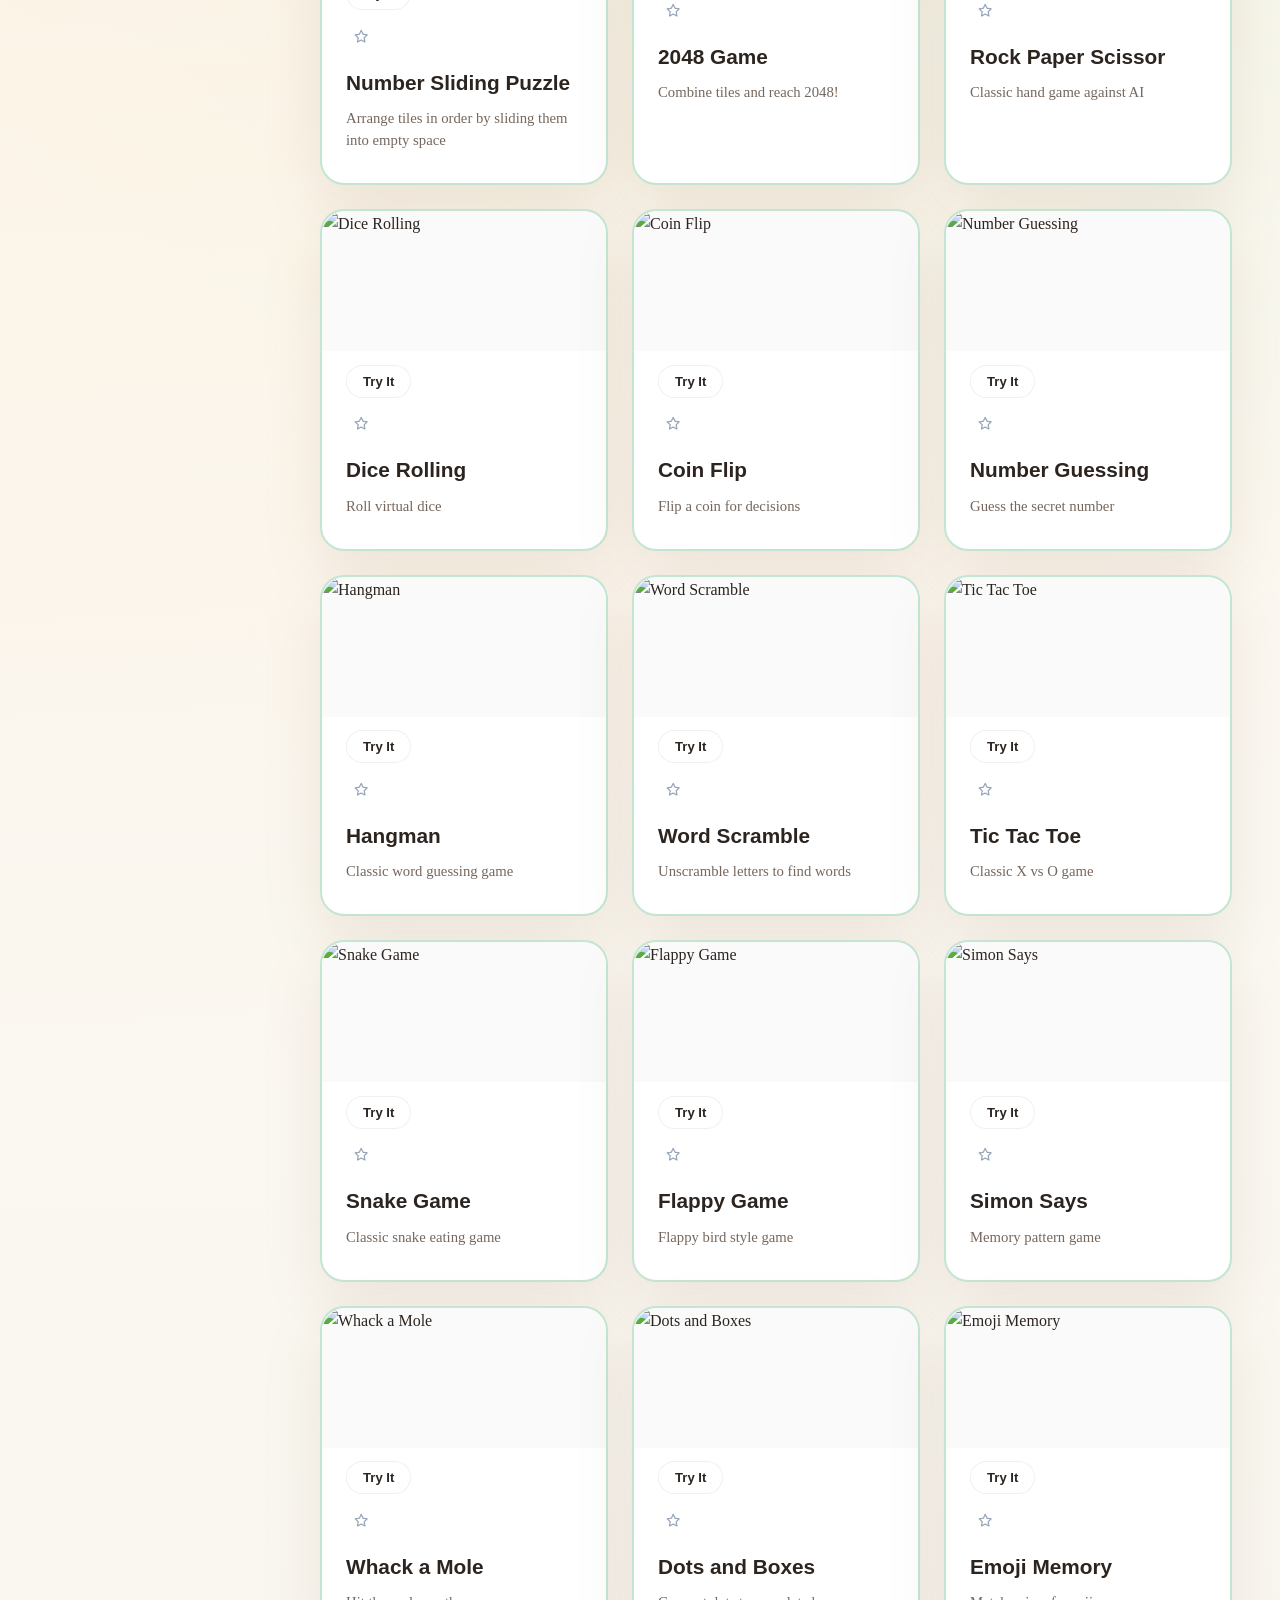
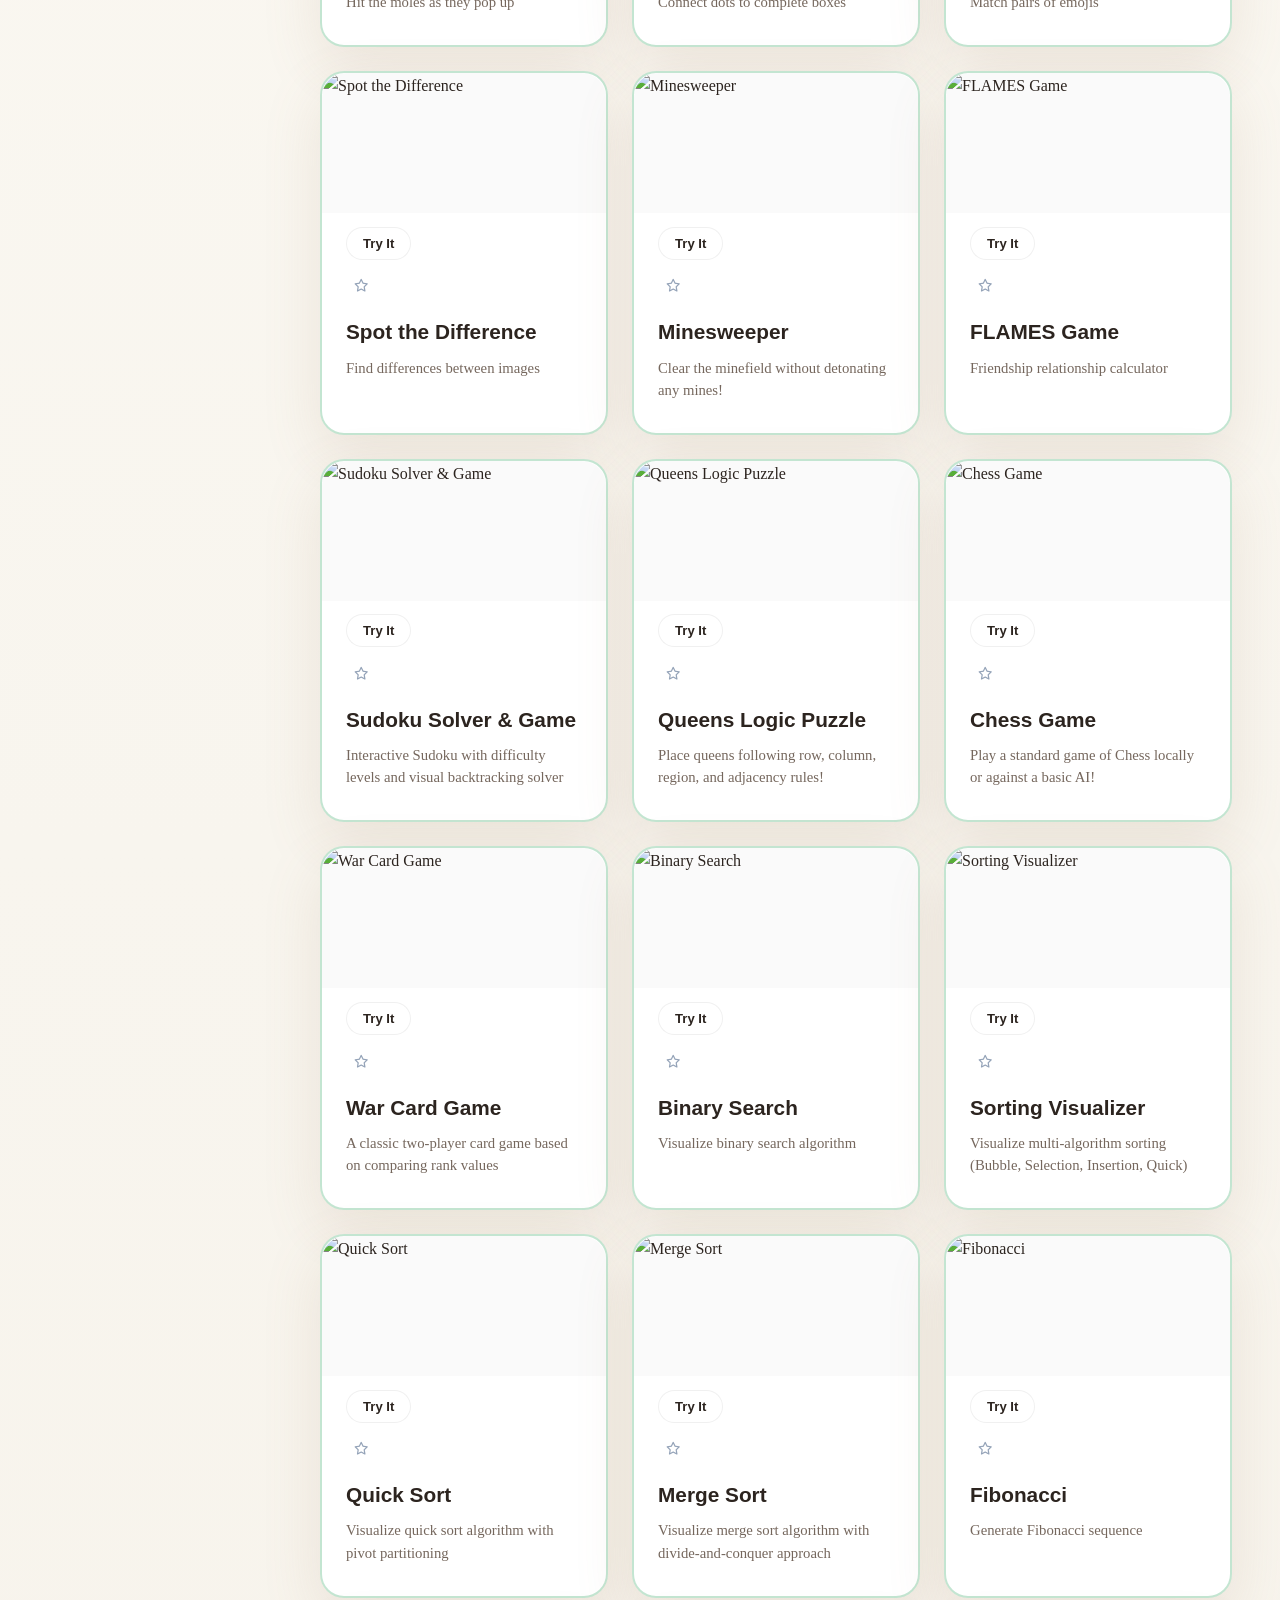
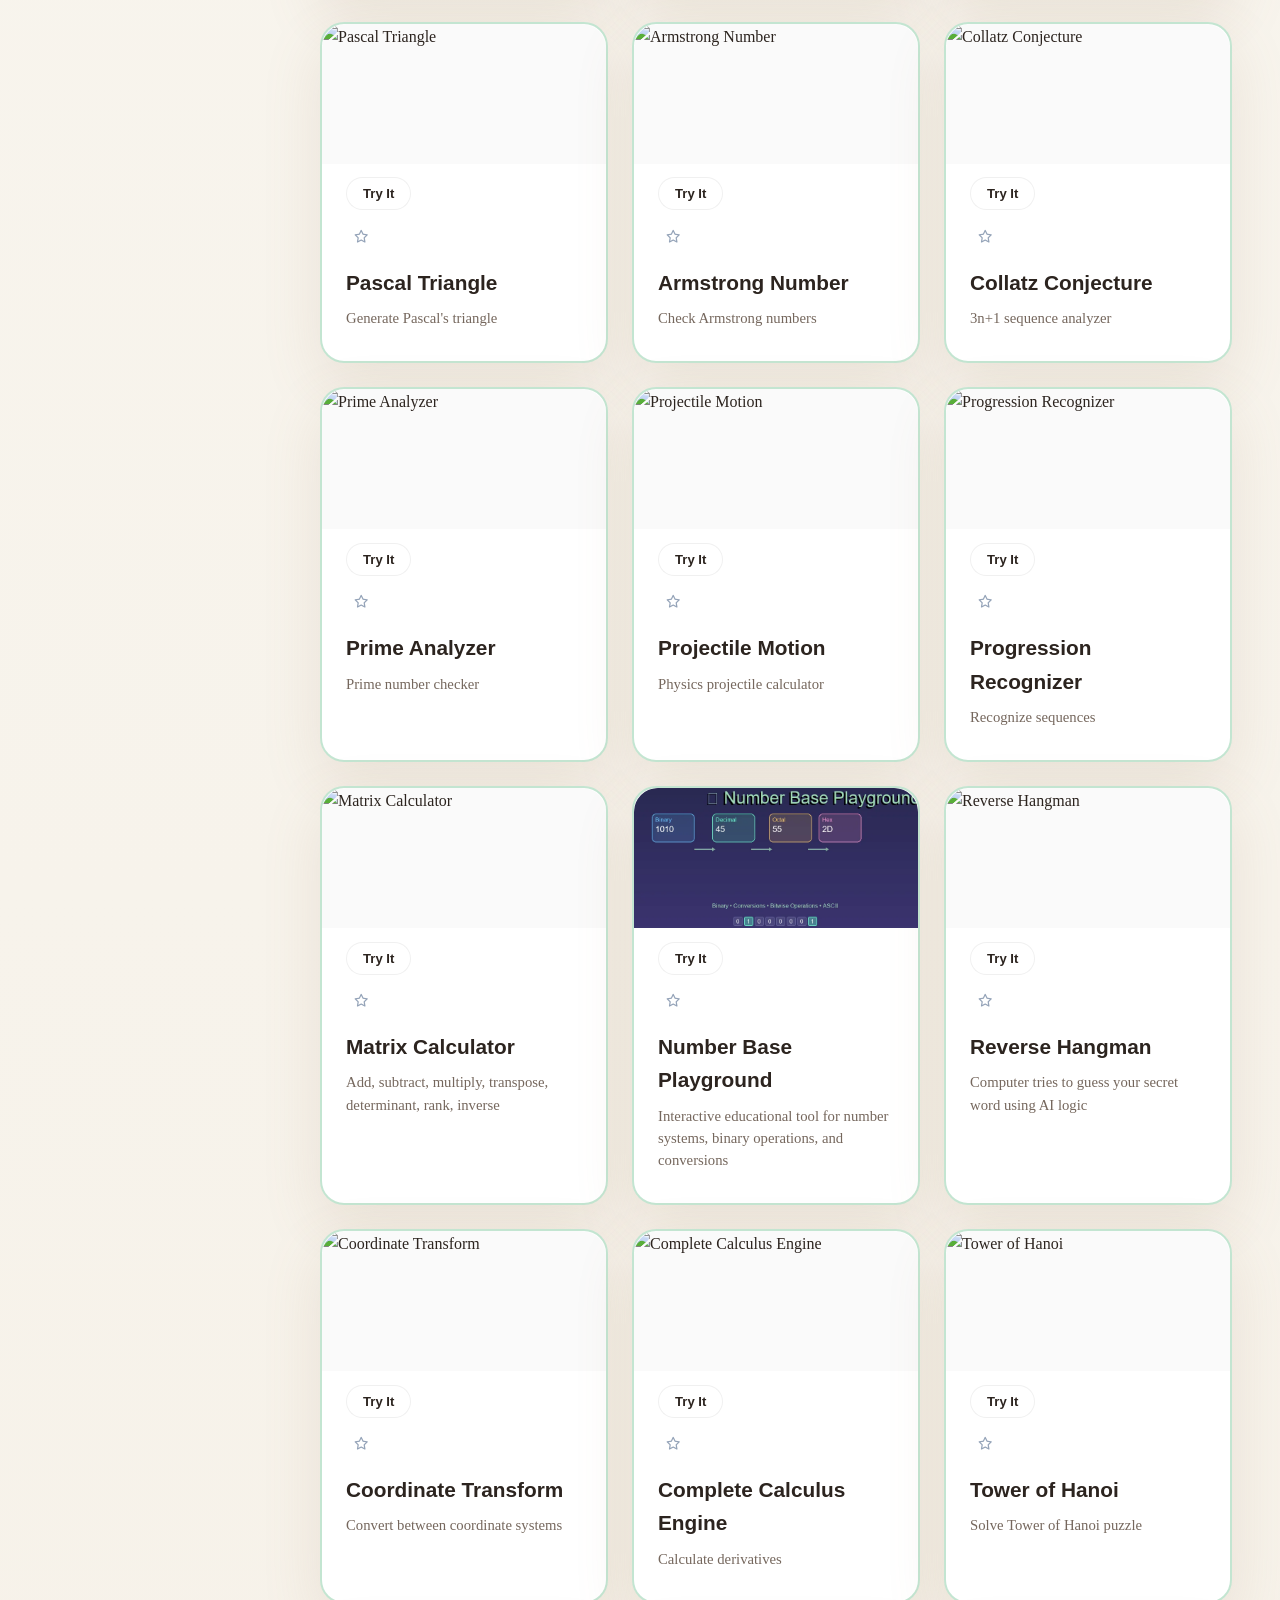
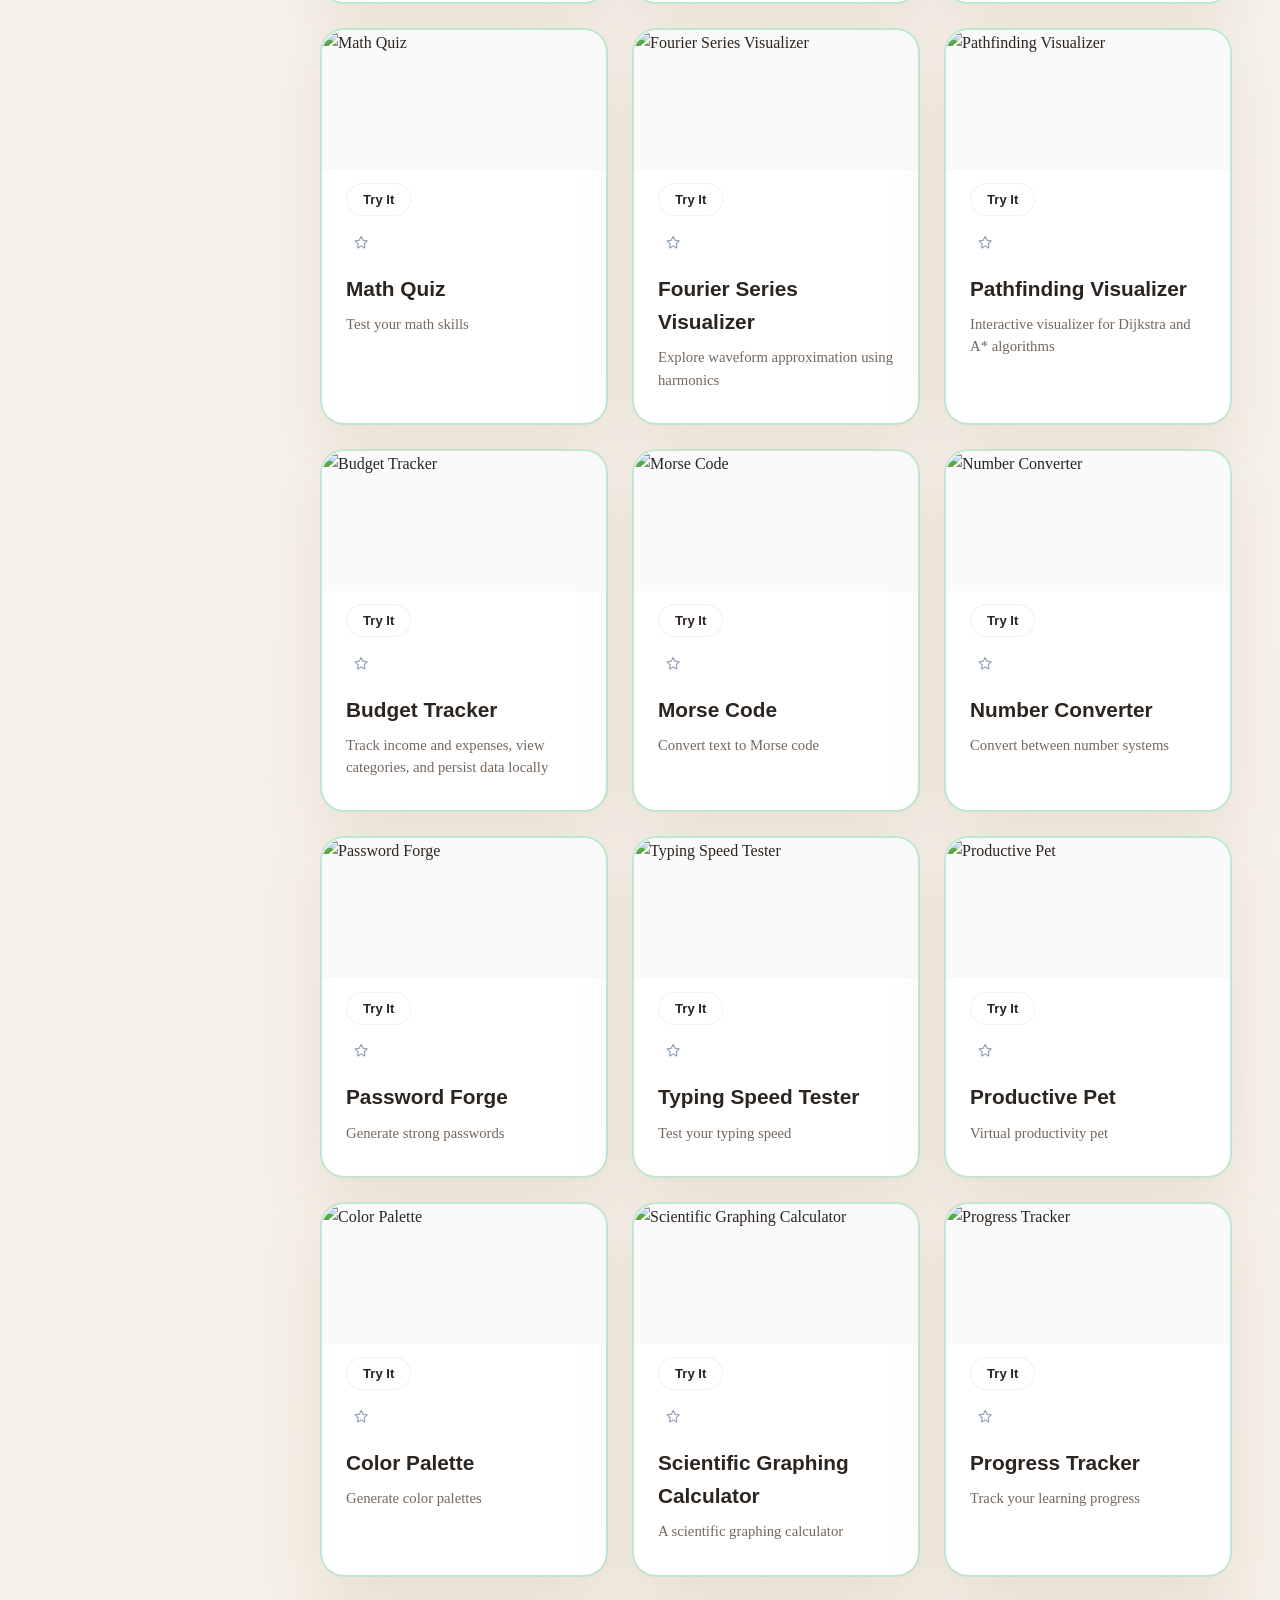
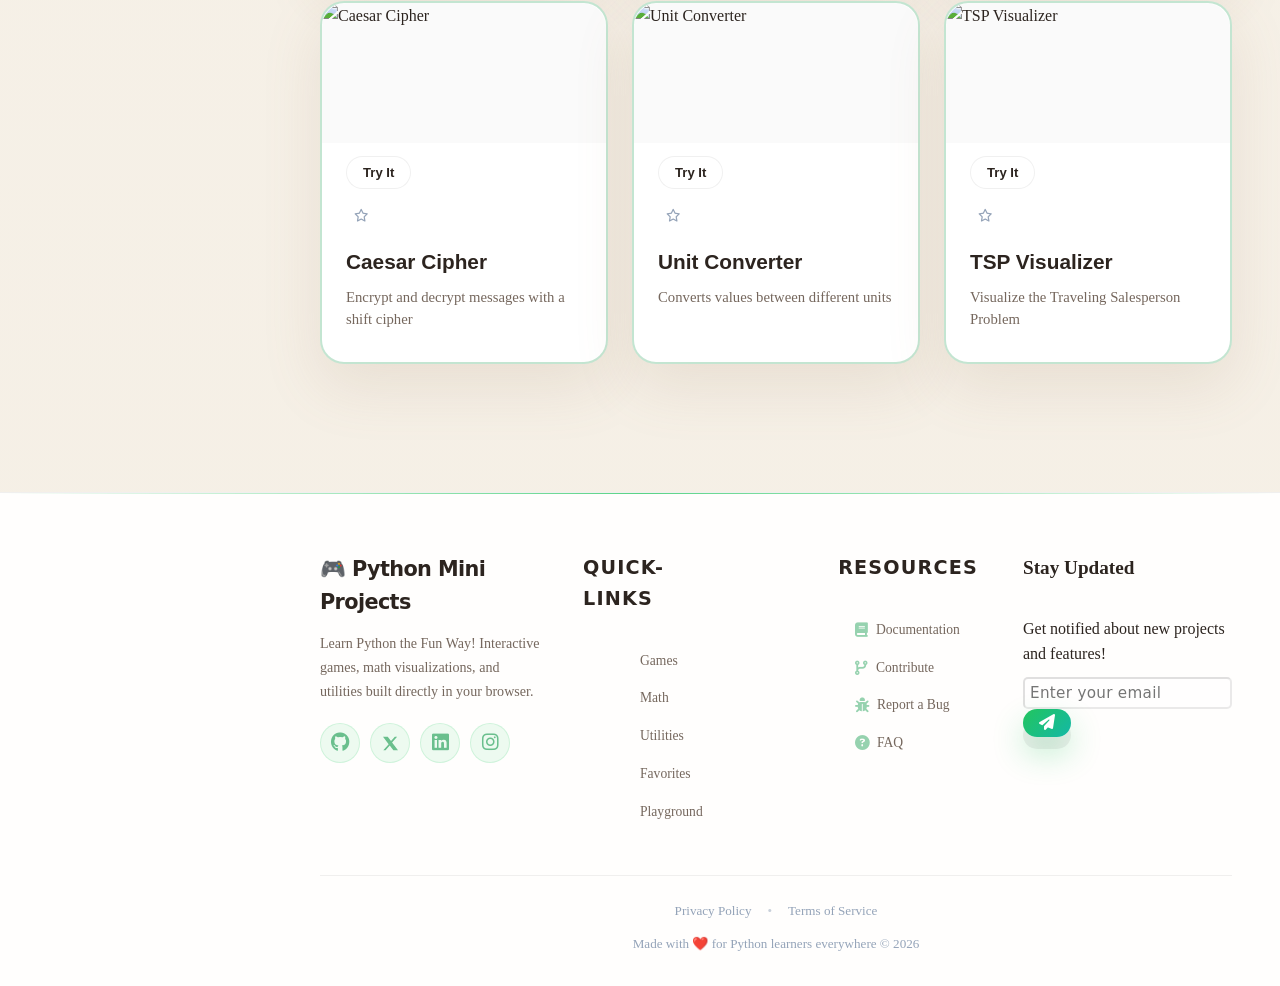
==== commit 20b9f835: "Revert "Theme/toggle"" ====
--- a/web-app/index.html
+++ b/web-app/index.html
@@ -1238,29 +1238,34 @@
     })();
   </script>
 
-  <!-- THEME TOGGLE - FIXED -->
-<script>
-  (function () {
-    const html = document.documentElement;
-    const themeColorMeta = document.getElementById("themeColorMeta");
-    
-    // Get saved theme or default to dark
-    let savedTheme = localStorage.getItem("theme");
-    if (!savedTheme || (savedTheme !== "light" && savedTheme !== "dark")) {
-      savedTheme = "dark";
-    }
-    
-    // Apply theme
-    html.setAttribute("data-theme", savedTheme);
-    if (themeColorMeta) {
-      themeColorMeta.setAttribute(
-        "content",
-        savedTheme === "light" ? "#f4f6f9" : "#0c0f1a"
-      );
-    }
-
-    // Update all theme toggle icons
-    function updateThemeIcons(theme) {
+  <!-- THEME TOGGLE -->
+  <script>
+    (function () {
+      const html = document.documentElement;
+      const themeColorMeta = document.getElementById("themeColorMeta");
+      const themeMode = localStorage.getItem("themeMode") || "auto";
+      let theme = localStorage.getItem("theme");
+
+      function getSystemTheme() {
+        return window.matchMedia("(prefers-color-scheme: dark)").matches ? "dark" : "light";
+      }
+
+      if (themeMode === "auto") {
+        theme = getSystemTheme();
+      } else if (themeMode === "light" || themeMode === "dark") {
+        theme = themeMode;
+      } else {
+        theme = theme === "light" || theme === "dark" ? theme : "dark";
+      }
+
+      html.setAttribute("data-theme", theme);
+      if (themeColorMeta) {
+        themeColorMeta.setAttribute(
+          "content",
+          theme === "light" ? "#f4f6f9" : "#0c0f1a"
+        );
+      }
+
       const themeToggles = document.querySelectorAll(".theme-toggle");
       themeToggles.forEach((toggle) => {
         const icon = toggle.querySelector("i");
@@ -1274,36 +1279,9 @@
           }
         }
       });
-    }
-
-    // Initial icon update
-    updateThemeIcons(savedTheme);
-
-    // Theme toggle click handlers
-    const themeToggles = document.querySelectorAll(".theme-toggle");
-    themeToggles.forEach((toggle) => {
-      toggle.addEventListener("click", function (e) {
-        e.preventDefault();
-        const currentTheme = html.getAttribute("data-theme");
-        const newTheme = currentTheme === "light" ? "dark" : "light";
-        
-        html.setAttribute("data-theme", newTheme);
-        localStorage.setItem("theme", newTheme);
-        
-        if (themeColorMeta) {
-          themeColorMeta.setAttribute(
-            "content",
-            newTheme === "light" ? "#f4f6f9" : "#0c0f1a"
-          );
-        }
-        
-        updateThemeIcons(newTheme);
-      });
-    });
-
-    console.log("✅ Theme toggle fixed. Current theme:", savedTheme);
-  })();
-</script>
+    })();
+  </script>
+
 
   <script>
     // FIX 1: Add missing toPascalCase function
